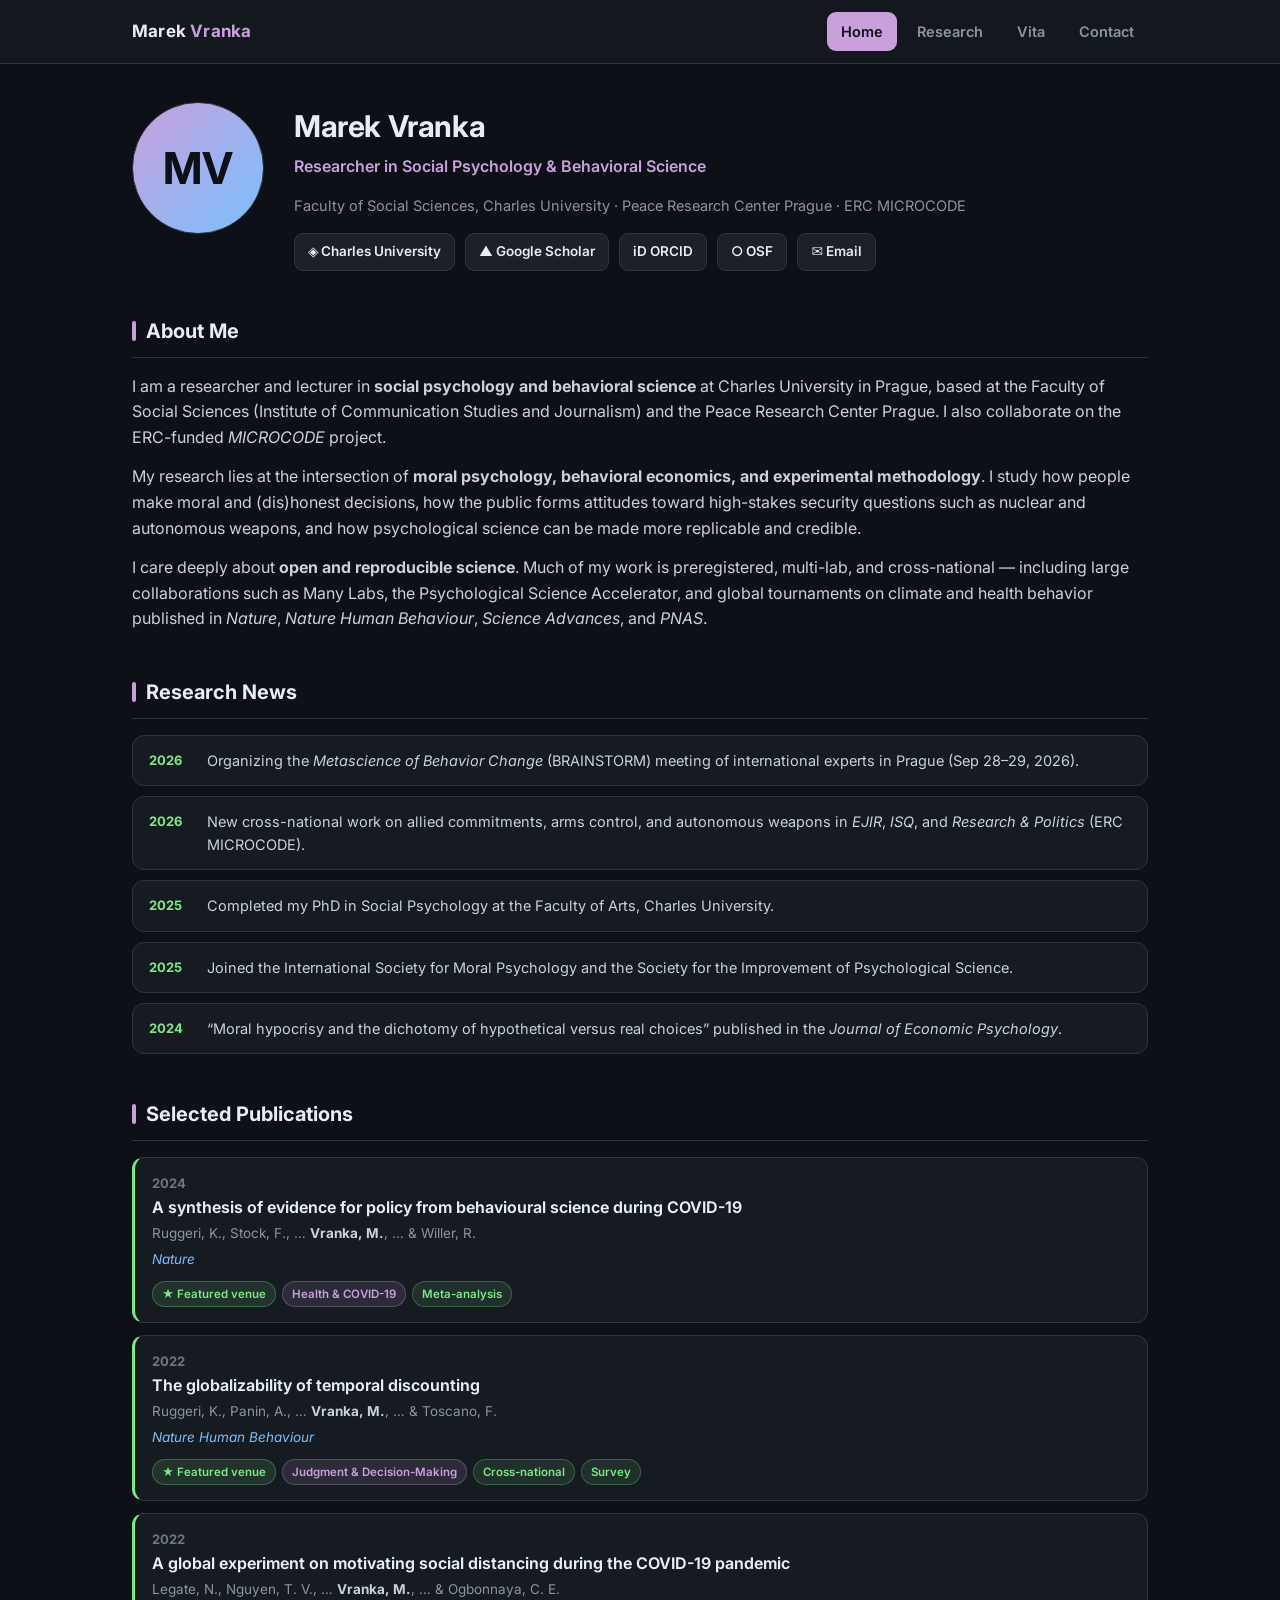
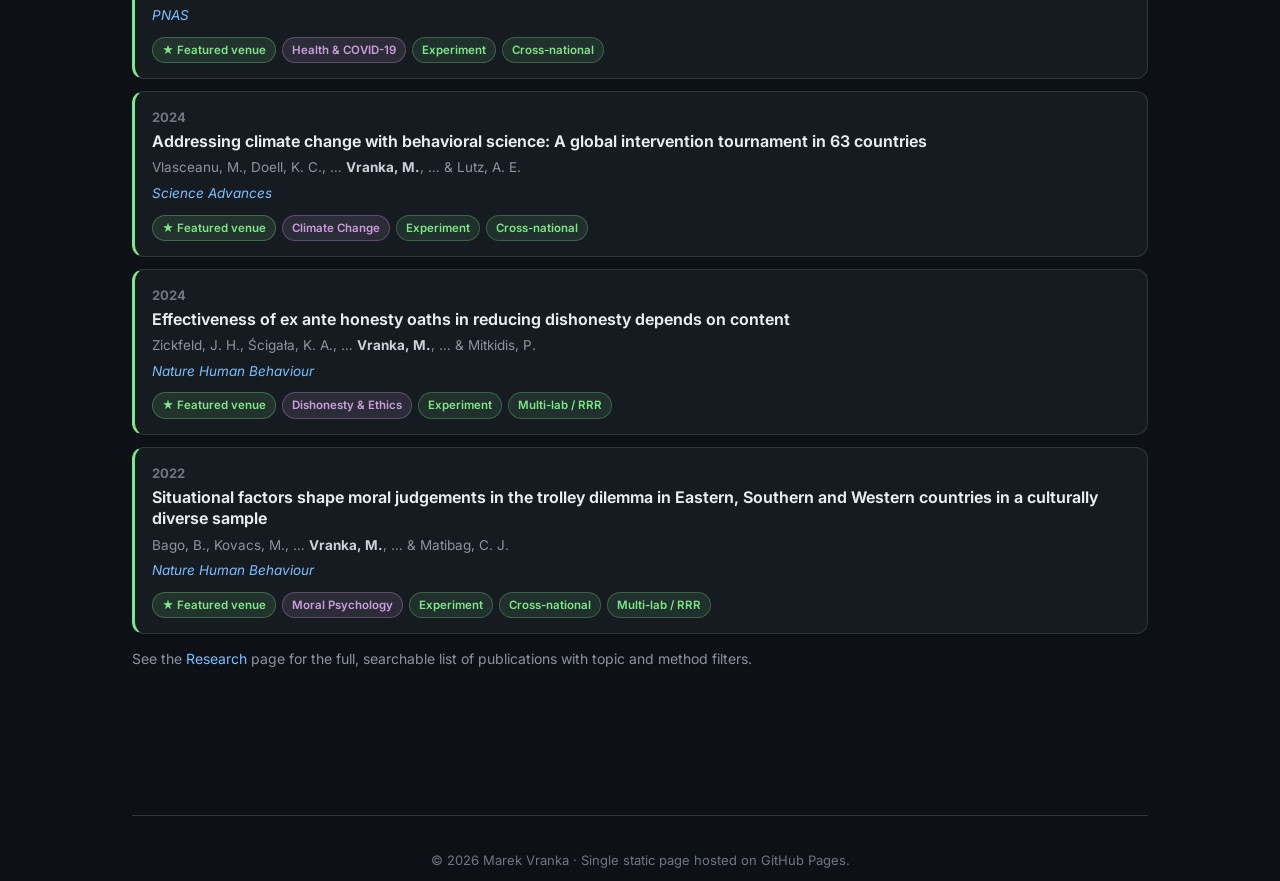
==== index.html @ fcc73323 "Add files via upload" ====
<!DOCTYPE html>
<html lang="en">
<head>
<meta charset="utf-8">
<meta name="viewport" content="width=device-width, initial-scale=1.0">
<title>Marek Vranka | Research Website</title>
<meta name="description" content="Marek Vranka — social psychology &amp; behavioral science, Charles University Prague. Moral psychology, (dis)honesty, security attitudes, open science.">
<link rel="preconnect" href="https://fonts.googleapis.com">
<link href="https://fonts.googleapis.com/css2?family=Inter:wght@400;500;600;700;800&display=swap" rel="stylesheet">
<style>
:root{
 --bg:#0d1117; --panel:#161b22; --panel2:#1c2128; --border:#30363d;
 --text:#e6edf3; --muted:#8b949e; --dim:#6e7681;
 --purple:#c9a0dc; --green:#7ee787; --blue:#79c0ff; --radius:14px;
}
*{box-sizing:border-box}
html{scroll-behavior:smooth}
body{margin:0;background:var(--bg);color:var(--text);font-family:Inter,system-ui,-apple-system,Segoe UI,Roboto,sans-serif;line-height:1.6;font-size:16px;-webkit-font-smoothing:antialiased}
a{color:var(--blue);text-decoration:none}
a:hover{text-decoration:underline}
.wrap{max-width:1060px;margin:0 auto;padding:0 22px}
header.nav{position:sticky;top:0;z-index:50;background:rgba(22,27,34,.85);backdrop-filter:blur(10px);border-bottom:1px solid var(--border)}
.nav-in{max-width:1060px;margin:0 auto;padding:12px 22px;display:flex;align-items:center;gap:20px}
.brand{font-weight:700;letter-spacing:.2px;font-size:17px;color:var(--text)}
.brand span{color:var(--purple)}
.nav-links{margin-left:auto;display:flex;gap:6px;flex-wrap:wrap}
.nav-links button{background:none;border:0;color:var(--muted);font:inherit;font-weight:600;padding:8px 14px;border-radius:9px;cursor:pointer;font-size:14.5px}
.nav-links button:hover{color:var(--text);background:var(--panel2)}
.nav-links button.active{color:var(--bg);background:var(--purple)}
.page{display:none;padding:38px 0 80px;animation:fade .4s ease}
.page.on{display:block}
@keyframes fade{from{opacity:0;transform:translateY(6px)}to{opacity:1;transform:none}}
.hero{display:flex;gap:30px;align-items:flex-start;flex-wrap:wrap}
.avatar{width:132px;height:132px;border-radius:50%;flex:none;background:linear-gradient(135deg,var(--purple),var(--blue));display:flex;align-items:center;justify-content:center;font-size:44px;font-weight:700;color:#0d1117;border:1px solid var(--border)}
.hero-body{flex:1;min-width:300px}
h1{font-size:30px;margin:0 0 4px;letter-spacing:-.4px}
.subtitle{color:var(--purple);font-weight:600;margin:0 0 14px}
.affil{color:var(--muted);font-size:14.5px;margin-bottom:16px}
.socials{display:flex;gap:10px;flex-wrap:wrap;margin-top:8px}
.socials a{display:inline-flex;align-items:center;gap:7px;background:var(--panel2);border:1px solid var(--border);padding:7px 13px;border-radius:9px;color:var(--text);font-size:13.5px;font-weight:600}
.socials a:hover{border-color:var(--purple);text-decoration:none}
h2.sec{font-size:20px;margin:44px 0 16px;padding-bottom:10px;border-bottom:1px solid var(--border);display:flex;align-items:center;gap:10px}
h2.sec::before{content:"";width:4px;height:20px;background:var(--purple);border-radius:3px}
.about p{color:#c9d1d9;margin:0 0 14px}
.news{list-style:none;padding:0;margin:0;display:grid;gap:10px}
.news li{display:flex;gap:14px;background:var(--panel);border:1px solid var(--border);border-radius:12px;padding:13px 16px}
.news .yr{color:var(--green);font-weight:700;font-size:13px;flex:none;width:44px;padding-top:1px}
.news .tx{color:#c9d1d9;font-size:14.5px}
.dash{display:grid;grid-template-columns:repeat(4,1fr);gap:14px;margin:6px 0 8px}
.stat{background:var(--panel);border:1px solid var(--border);border-radius:var(--radius);padding:20px 16px;text-align:center}
.stat .n{font-size:30px;font-weight:800;color:var(--purple);letter-spacing:-.5px}
.stat .l{color:var(--muted);font-size:12.5px;font-weight:600;text-transform:uppercase;letter-spacing:.5px;margin-top:4px}
.stat .src{color:var(--dim);font-size:11px;margin-top:2px}
.pub{background:var(--panel);border:1px solid var(--border);border-radius:12px;padding:15px 17px;margin-bottom:12px;transition:border-color .15s}
.pub:hover{border-color:#484f58}
.pub.hl{border-left:3px solid var(--green)}
.pub .yr-badge{color:var(--dim);font-weight:700;font-size:13px}
.pub h3{margin:3px 0 5px;font-size:16px;line-height:1.35;font-weight:650;color:var(--text)}
.pub .auth{color:var(--muted);font-size:13.5px;margin-bottom:4px}
.pub .auth b{color:#c9d1d9}
.pub .jr{color:var(--blue);font-style:italic;font-size:13.5px}
.pub .tags{margin-top:10px;display:flex;gap:6px;flex-wrap:wrap}
.tag{font-size:11.5px;font-weight:600;padding:3px 9px;border-radius:20px;border:1px solid transparent}
.tag.t{color:var(--purple);background:rgba(201,160,220,.12);border-color:rgba(201,160,220,.3)}
.tag.m{color:var(--green);background:rgba(126,231,135,.1);border-color:rgba(126,231,135,.28)}
.tag.star{color:var(--green);background:rgba(126,231,135,.12);border-color:rgba(126,231,135,.3)}
.controls{background:var(--panel);border:1px solid var(--border);border-radius:var(--radius);padding:16px 18px;margin-bottom:22px}
#searchInput{width:100%;background:var(--bg);border:1px solid var(--border);border-radius:10px;color:var(--text);padding:11px 14px;font:inherit;font-size:14.5px;margin-bottom:14px}
#searchInput:focus{outline:none;border-color:var(--purple)}
.fgroup{margin-bottom:11px}
.fgroup .flabel{color:var(--dim);font-size:11.5px;font-weight:700;text-transform:uppercase;letter-spacing:.6px;margin-bottom:7px}
.chips{display:flex;gap:7px;flex-wrap:wrap}
.chip{background:var(--panel2);border:1px solid var(--border);color:var(--muted);font:inherit;font-size:12.5px;font-weight:600;padding:5px 11px;border-radius:20px;cursor:pointer}
.chip:hover{color:var(--text)}
.chip.on{color:var(--bg);background:var(--purple);border-color:var(--purple)}
.chip.on.mm{background:var(--green);border-color:var(--green)}
.rowflex{display:flex;justify-content:space-between;align-items:center;flex-wrap:wrap;gap:10px;margin-bottom:16px}
.count{color:var(--muted);font-size:13.5px}
.count b{color:var(--purple)}
#sortOrder{background:var(--panel2);border:1px solid var(--border);color:var(--text);border-radius:9px;padding:7px 11px;font:inherit;font-size:13px}
.cv-grid{display:grid;gap:8px}
.cv-item{display:flex;gap:16px;background:var(--panel);border:1px solid var(--border);border-radius:11px;padding:13px 16px}
.cv-item .when{color:var(--green);font-weight:700;font-size:13px;flex:none;width:96px}
.cv-item .what{font-size:14.5px}
.cv-item .what .t1{font-weight:650}
.cv-item .what .t2{color:var(--muted);font-size:13.5px}
.pill-row{display:flex;gap:8px;flex-wrap:wrap}
.pill{background:var(--panel2);border:1px solid var(--border);border-radius:20px;padding:6px 13px;font-size:13px;font-weight:600;color:var(--purple)}
.foot{color:var(--dim);font-size:13px;text-align:center;padding:34px 0 10px;border-top:1px solid var(--border);margin-top:50px}
@media(max-width:720px){.dash{grid-template-columns:repeat(2,1fr)}h1{font-size:25px}.cv-item .when{width:70px}}
</style>
</head>
<body>
<header class="nav">
 <div class="nav-in">
  <div class="brand">Marek <span>Vranka</span></div>
  <nav class="nav-links">
   <button data-p="home" class="active">Home</button>
   <button data-p="research">Research</button>
   <button data-p="vita">Vita</button>
   <button data-p="contact">Contact</button>
  </nav>
 </div>
</header>

<main id="home" class="page on"><div class="wrap">
 <div class="hero">
  <div class="avatar">MV</div>
  <div class="hero-body">
   <h1>Marek Vranka</h1>
   <div class="subtitle">Researcher in Social Psychology &amp; Behavioral Science</div>
   <div class="affil">Faculty of Social Sciences, Charles University · Peace Research Center Prague · ERC MICROCODE</div>
   <div class="socials"><a href="https://fsv.cuni.cz/contacts/people/32329117" target="_blank" rel="noopener">◈ Charles University</a><a href="https://scholar.google.com/" target="_blank" rel="noopener">▲ Google Scholar</a><a href="https://orcid.org/0000-0003-3413-9062" target="_blank" rel="noopener">iD ORCID</a><a href="https://osf.io/" target="_blank" rel="noopener">○ OSF</a><a href="mailto:32329117@fsv.cuni.cz" target="_blank" rel="noopener">✉ Email</a></div>
  </div>
 </div>
 <h2 class="sec">About Me</h2>
 <div class="about"><p>I am a researcher and lecturer in <strong>social psychology and behavioral science</strong> at Charles University in Prague, based at the Faculty of Social Sciences (Institute of Communication Studies and Journalism) and the Peace Research Center Prague. I also collaborate on the ERC-funded <em>MICROCODE</em> project.</p><p>My research lies at the intersection of <strong>moral psychology, behavioral economics, and experimental methodology</strong>. I study how people make moral and (dis)honest decisions, how the public forms attitudes toward high-stakes security questions such as nuclear and autonomous weapons, and how psychological science can be made more replicable and credible.</p><p>I care deeply about <strong>open and reproducible science</strong>. Much of my work is preregistered, multi-lab, and cross-national — including large collaborations such as Many Labs, the Psychological Science Accelerator, and global tournaments on climate and health behavior published in <em>Nature</em>, <em>Nature Human Behaviour</em>, <em>Science Advances</em>, and <em>PNAS</em>.</p></div>
 <h2 class="sec">Research News</h2>
 <ul class="news"><li><span class="yr">2026</span><span class="tx">Organizing the <em>Metascience of Behavior Change</em> (BRAINSTORM) meeting of international experts in Prague (Sep 28–29, 2026).</span></li><li><span class="yr">2026</span><span class="tx">New cross-national work on allied commitments, arms control, and autonomous weapons in <em>EJIR</em>, <em>ISQ</em>, and <em>Research &amp; Politics</em> (ERC MICROCODE).</span></li><li><span class="yr">2025</span><span class="tx">Completed my PhD in Social Psychology at the Faculty of Arts, Charles University.</span></li><li><span class="yr">2025</span><span class="tx">Joined the International Society for Moral Psychology and the Society for the Improvement of Psychological Science.</span></li><li><span class="yr">2024</span><span class="tx">“Moral hypocrisy and the dichotomy of hypothetical versus real choices” published in the <em>Journal of Economic Psychology</em>.</span></li></ul>
 <h2 class="sec">Selected Publications</h2>
 <div class="pub hl"><div class="yr-badge">2024</div><h3>A synthesis of evidence for policy from behavioural science during COVID-19</h3><div class="auth">Ruggeri, K., Stock, F., … <b>Vranka, M.</b>, … & Willer, R.</div><div class="jr">Nature</div><div class="tags"><span class="tag star">★ Featured venue</span><span class="tag t">Health & COVID-19</span><span class="tag m">Meta-analysis</span></div></div><div class="pub hl"><div class="yr-badge">2022</div><h3>The globalizability of temporal discounting</h3><div class="auth">Ruggeri, K., Panin, A., … <b>Vranka, M.</b>, … & Toscano, F.</div><div class="jr">Nature Human Behaviour</div><div class="tags"><span class="tag star">★ Featured venue</span><span class="tag t">Judgment & Decision-Making</span><span class="tag m">Cross-national</span><span class="tag m">Survey</span></div></div><div class="pub hl"><div class="yr-badge">2022</div><h3>A global experiment on motivating social distancing during the COVID-19 pandemic</h3><div class="auth">Legate, N., Nguyen, T. V., … <b>Vranka, M.</b>, … & Ogbonnaya, C. E.</div><div class="jr">PNAS</div><div class="tags"><span class="tag star">★ Featured venue</span><span class="tag t">Health & COVID-19</span><span class="tag m">Experiment</span><span class="tag m">Cross-national</span></div></div><div class="pub hl"><div class="yr-badge">2024</div><h3>Addressing climate change with behavioral science: A global intervention tournament in 63 countries</h3><div class="auth">Vlasceanu, M., Doell, K. C., … <b>Vranka, M.</b>, … & Lutz, A. E.</div><div class="jr">Science Advances</div><div class="tags"><span class="tag star">★ Featured venue</span><span class="tag t">Climate Change</span><span class="tag m">Experiment</span><span class="tag m">Cross-national</span></div></div><div class="pub hl"><div class="yr-badge">2024</div><h3>Effectiveness of ex ante honesty oaths in reducing dishonesty depends on content</h3><div class="auth">Zickfeld, J. H., Ścigała, K. A., … <b>Vranka, M.</b>, … & Mitkidis, P.</div><div class="jr">Nature Human Behaviour</div><div class="tags"><span class="tag star">★ Featured venue</span><span class="tag t">Dishonesty & Ethics</span><span class="tag m">Experiment</span><span class="tag m">Multi-lab / RRR</span></div></div><div class="pub hl"><div class="yr-badge">2022</div><h3>Situational factors shape moral judgements in the trolley dilemma in Eastern, Southern and Western countries in a culturally diverse sample</h3><div class="auth">Bago, B., Kovacs, M., … <b>Vranka, M.</b>, … & Matibag, C. J.</div><div class="jr">Nature Human Behaviour</div><div class="tags"><span class="tag star">★ Featured venue</span><span class="tag t">Moral Psychology</span><span class="tag m">Experiment</span><span class="tag m">Cross-national</span><span class="tag m">Multi-lab / RRR</span></div></div>
 <p style="color:var(--muted);font-size:14px;margin-top:14px">See the <a href="#" data-goto="research">Research</a> page for the full, searchable list of publications with topic and method filters.</p>
</div></main>

<main id="research" class="page"><div class="wrap">
 <h1>Research</h1>
 <p style="color:var(--muted);max-width:720px">Preregistered, multi-lab, and cross-national work on moral judgment, (dis)honest behavior, public attitudes toward security, and the credibility of psychological science. Filter the full record below.</p>
 <div class="dash">
  <div class="stat"><div class="n">60</div><div class="l">Publications</div></div>
  <div class="stat"><div class="n">2,795</div><div class="l">Citations</div><div class="src">Web of Science</div></div>
  <div class="stat"><div class="n">26</div><div class="l">h-index</div><div class="src">Google Scholar</div></div>
  <div class="stat"><div class="n">10</div><div class="l">First-author</div></div>
 </div>
 <div class="controls">
  <input id="searchInput" type="text" placeholder="Search titles, authors, journals…">
  <div class="fgroup"><div class="flabel">Topic</div><div class="chips" id="topicFilters"></div></div>
  <div class="fgroup"><div class="flabel">Method</div><div class="chips" id="methodFilters"></div></div>
 </div>
 <div class="rowflex">
  <div class="count"><b id="pcount">0</b> publications</div>
  <select id="sortOrder"><option value="new">Newest first</option><option value="old">Oldest first</option></select>
 </div>
 <div id="papers"></div>
</div></main>

<main id="vita" class="page"><div class="wrap">
 <h1>Vita</h1>
 <h2 class="sec">Education</h2><div class="cv-grid"><div class="cv-item"><div class="when">2025</div><div class="what"><div class="t1">PhD, Social Psychology</div><div class="t2">Faculty of Arts, Dept. of Psychology, Charles University — Supervisors: Prof. Lenka Šulová & Doc. Ilona Gillernová; Mentor: Dr. Petr Boschek</div></div></div><div class="cv-item"><div class="when">2014</div><div class="what"><div class="t1">MSc, Corporate Economics & Management</div><div class="t2">Faculty of Business Administration, Prague University of Economics and Business (Minor: Behavioral Economics)</div></div></div><div class="cv-item"><div class="when">2012</div><div class="what"><div class="t1">MA, Psychology</div><div class="t2">Faculty of Arts, Dept. of Psychology, Charles University</div></div></div></div>
 <h2 class="sec">Positions</h2><div class="cv-grid"><div class="cv-item"><div class="when">2016 –</div><div class="what"><div class="t1">Researcher & Lecturer</div><div class="t2">Faculty of Social Sciences, Dept. of Marketing Communication & PR, Charles University</div></div></div><div class="cv-item"><div class="when">2018 –</div><div class="what"><div class="t1">Researcher</div><div class="t2">Peace Research Center Prague, Faculty of Social Sciences, Charles University</div></div></div><div class="cv-item"><div class="when">2017 – 2024</div><div class="what"><div class="t1">Researcher; Head of CEVYZ Lab (2020–2024)</div><div class="t2">Faculty of Business Administration, Prague University of Economics and Business</div></div></div><div class="cv-item"><div class="when">2018 – 2021</div><div class="what"><div class="t1">Deputy Head of Department</div><div class="t2">Faculty of Social Sciences, Dept. of Marketing Communications & PR, Charles University</div></div></div><div class="cv-item"><div class="when">2016 – 2019</div><div class="what"><div class="t1">Researcher</div><div class="t2">National Institute of Mental Health, Klecany</div></div></div><div class="cv-item"><div class="when">2012 – 2020</div><div class="what"><div class="t1">Lecturer</div><div class="t2">Faculty of Arts, Dept. of Psychology, Charles University</div></div></div></div>
 <h2 class="sec">Teaching</h2><div class="pill-row"><span class="pill">Social Psychology</span><span class="pill">Methodology</span><span class="pill">Statistics</span><span class="pill">Moral Psychology</span><span class="pill">Well-being</span><span class="pill">Behavioral Economics</span><span class="pill">Open Science</span><span class="pill">Experimental Psychology</span></div>
 <p style="color:var(--muted);font-size:13.5px;margin-top:12px">Supervision: 50+ bachelor and 25+ master students (Charles University).</p>
 <h2 class="sec">Service &amp; Organization</h2><div class="cv-grid"><div class="cv-item"><div class="when">2026</div><div class="what"><div class="t1">Organizer, <em>Metascience of Behavior Change</em> (BRAINSTORM) expert meeting, Prague</div></div></div><div class="cv-item"><div class="when">2020</div><div class="what"><div class="t1">Chair, Methodology in Psychology Working Group, 32nd International Congress of Psychology, Prague</div></div></div><div class="cv-item"><div class="when">2022 –</div><div class="what"><div class="t1">Reviewer, Grant Agency of Charles University</div></div></div><div class="cv-item"><div class="when">2019 –</div><div class="what"><div class="t1">Reviewer, Technology Agency of the Czech Republic</div></div></div><div class="cv-item"><div class="when">2013 –</div><div class="what"><div class="t1">Journal reviewer (Royal Society Open Science, JBDM, Applied Economics, JBEE, Czechoslovak Psychology, …)</div></div></div><div class="cv-item"><div class="when">2022 – 2024</div><div class="what"><div class="t1">Member, Harvard Belfer Center — Beyond Nuclear Deterrence Working Group</div></div></div></div>
 <h2 class="sec">Memberships</h2><div class="cv-grid"><div class="cv-item"><div class="when">2026 –</div><div class="what"><div class="t1">International Society for Moral Psychology</div></div></div><div class="cv-item"><div class="when">2025 –</div><div class="what"><div class="t1">Society for the Improvement of Psychological Science</div></div></div><div class="cv-item"><div class="when">2017 –</div><div class="what"><div class="t1">Psychological Science Accelerator Network</div></div></div><div class="cv-item"><div class="when">2016 –</div><div class="what"><div class="t1">Society for Judgment and Decision Making</div></div></div></div>
</div></main>

<main id="contact" class="page"><div class="wrap">
 <h1>Contact</h1>
 <div class="about" style="max-width:640px">
  <p>Marek Vranka<br>Institute of Communication Studies and Journalism<br>Faculty of Social Sciences, Charles University<br>Smetanovo nábřeží 6, 110 01 Prague, Czech Republic</p>
  <p>Email: <a href="mailto:32329117@fsv.cuni.cz">32329117@fsv.cuni.cz</a></p>
 </div>
 <div class="socials" style="margin-top:18px"><a href="https://fsv.cuni.cz/contacts/people/32329117" target="_blank" rel="noopener">◈ Charles University</a><a href="https://scholar.google.com/" target="_blank" rel="noopener">▲ Google Scholar</a><a href="https://orcid.org/0000-0003-3413-9062" target="_blank" rel="noopener">iD ORCID</a><a href="https://osf.io/" target="_blank" rel="noopener">○ OSF</a><a href="mailto:32329117@fsv.cuni.cz" target="_blank" rel="noopener">✉ Email</a></div>
</div></main>

<div class="wrap"><div class="foot">© <span id="yr"></span> Marek Vranka · Single static page hosted on GitHub Pages.</div></div>

<script>
const PUBS=[{"y": 2026, "a": "Houdek, P., Bahník, Š., Vranka, M., & Zielina, M.", "t2": "How to React in the Case of Powerful Transgressors: Kill Them With Kindness or Punishment?", "j": "European Journal of Social Psychology", "t": ["moral", "social"], "m": ["experiment"], "id": 0, "hl": 0}, {"y": 2026, "a": "Smetana, M., Vranka, M., & Rosendorf, O.", "t2": "Allied commitments and public support for military interventions: A cross-national experiment", "j": "Research & Politics", "t": ["security"], "m": ["experiment", "crossnational", "survey"], "osf": "https://osf.io/j2hfb/overview", "id": 1, "hl": 0}, {"y": 2026, "a": "Rosendorf, O., Smetana, M., Vranka, M., & Dahlmann, A.", "t2": "Mind over metal: public opinion on autonomous weapons in the United States, Brazil, Germany, and China", "j": "International Studies Quarterly", "t": ["security"], "m": ["survey", "crossnational"], "id": 2, "hl": 0}, {"y": 2026, "a": "Smetana, M., Vranka, M., & Rosendorf, O.", "t2": "Public support for arms control in the third nuclear age: Cross-national survey and elite cues experiment in NATO countries", "j": "European Journal of International Relations", "t": ["security"], "m": ["survey", "experiment", "crossnational"], "id": 3, "hl": 0}, {"y": 2025, "a": "Knöchel, T. D., Schweizer, K. J., … Vranka, M., … & Aczel, B.", "t2": "Core principles of responsible generative AI usage in research", "j": "AI and Ethics", "t": ["openscience"], "m": [], "id": 4, "hl": 0}, {"y": 2025, "a": "Bahník, Š., & Vranka, M.", "t2": "Reward Perception, But Not Reward Inequality Is Associated With Increased Dishonesty", "j": "Social Psychology", "t": ["honesty"], "m": ["experiment"], "id": 5, "hl": 0}, {"y": 2025, "a": "Smetana, M., Sukin, L., Herzog, S., & Vranka, M.", "t2": "Atomic responsiveness: How public opinion shapes elite beliefs and preferences on nuclear weapon use", "j": "European Journal of International Security", "t": ["security"], "m": ["survey", "experiment"], "id": 6, "hl": 0}, {"y": 2025, "a": "Kalhousová, I., Komasová, S., Plíštilová, T., Smetana, M., & Vranka, M.", "t2": "Elite-public gaps in attitudes towards Israel and the Israeli-Palestinian conflict: new evidence from a survey of Czech parliamentarians and citizens", "j": "East European Politics", "t": ["security"], "m": ["survey"], "id": 7, "hl": 0}, {"y": 2024, "a": "Zickfeld, J. H., Ścigała, K. A., … Vranka, M., … & Mitkidis, P.", "t2": "Effectiveness of ex ante honesty oaths in reducing dishonesty depends on content", "j": "Nature Human Behaviour", "t": ["honesty"], "m": ["experiment", "multilab"], "hl": 1, "id": 8}, {"y": 2024, "a": "Vranka, M., & Houdek, P.", "t2": "Moral hypocrisy and the dichotomy of hypothetical versus real choices in prosocial behavior", "j": "Journal of Economic Psychology", "t": ["moral", "honesty"], "m": ["experiment"], "id": 9, "hl": 0}, {"y": 2024, "a": "Doell, K. C., Todorova, B., … Vranka, M., … & Lutz, A. E.", "t2": "The International Climate Psychology Collaboration: Climate change-related data collected from 63 countries", "j": "Scientific Data", "t": ["climate"], "m": ["crossnational", "survey"], "id": 10, "hl": 0}, {"y": 2024, "a": "Smetana, M., Vranka, M., & Rosendorf, O.", "t2": "Elite-public gaps in support for nuclear and chemical strikes: New evidence from a survey of British parliamentarians and citizens", "j": "Research & Politics", "t": ["security"], "m": ["survey"], "id": 11, "hl": 0}, {"y": 2024, "a": "Smetana, M., Vranka, M., & Rosendorf, O.", "t2": "The “Commitment Trap” Revisited: Experimental Evidence on Ambiguous Nuclear Threats", "j": "Journal of Experimental Political Science", "t": ["security"], "m": ["experiment", "survey"], "id": 12, "hl": 0}, {"y": 2024, "a": "Vlasceanu, M., Doell, K. C., … Vranka, M., … & Lutz, A. E.", "t2": "Addressing climate change with behavioral science: A global intervention tournament in 63 countries", "j": "Science Advances", "t": ["climate"], "m": ["experiment", "crossnational"], "hl": 1, "id": 13}, {"y": 2024, "a": "Ruggeri, K., Stock, F., … Vranka, M., … & Willer, R.", "t2": "A synthesis of evidence for policy from behavioural science during COVID-19", "j": "Nature", "t": ["health"], "m": ["meta"], "hl": 1, "id": 14}, {"y": 2024, "a": "Efendić, E., Van de Calseyde, P. P., Bahník, Š., & Vranka, M. A.", "t2": "Taking algorithmic (vs. human) advice reveals different goals to others", "j": "International Journal of Human–Computer Interaction", "t": ["jdm"], "m": ["experiment"], "id": 15, "hl": 0}, {"y": 2024, "a": "Rosendorf, O., Smetana, M., & Vranka, M.", "t2": "Algorithmic Aversion? Experimental Evidence on the Elasticity of Public Attitudes to “Killer Robots”", "j": "Security Studies", "t": ["security", "jdm"], "m": ["experiment", "survey"], "id": 16, "hl": 0}, {"y": 2023, "a": "Bahník, Š., & Vranka, M.", "t2": "How does probabilistic harm affect dishonesty? An experiment", "j": "Finance Research Letters", "t": ["honesty"], "m": ["experiment"], "id": 17, "hl": 0}, {"y": 2023, "a": "Buchanan, E. M., Lewis, S. C., … Vranka, M., … & Vega, D.", "t2": "The Psychological Science Accelerator's COVID-19 rapid-response dataset", "j": "Scientific Data", "t": ["health", "openscience"], "m": ["multilab", "crossnational"], "id": 18, "hl": 0}, {"y": 2023, "a": "Pittelkow, M. M., Field, S. M., … Vranka, M., … & Van Ravenzwaaij, D.", "t2": "The process of replication target selection in psychology: what to consider?", "j": "Royal Society Open Science", "t": ["openscience"], "m": [], "id": 19, "hl": 0}, {"y": 2023, "a": "Smetana, M., Vranka, M., & Rosendorf, O.", "t2": "The lesser evil? Experimental evidence on the strength of nuclear and chemical weapon “taboos”", "j": "Conflict Management and Peace Science", "t": ["security"], "m": ["experiment", "survey"], "id": 20, "hl": 0}, {"y": 2022, "a": "Věchetová, G., Nikolai, T., … Vranka, M., … & Serranová, T.", "t2": "Attention impairment in motor functional neurological disorders: a neuropsychological study", "j": "Journal of Neurology", "t": ["health"], "m": [], "id": 21, "hl": 0}, {"y": 2022, "a": "Dorison, C. A., Lerner, J. S., … Vranka, M., … & Pantazi, M.", "t2": "In COVID-19 health messaging, loss framing increases anxiety with little-to-no concomitant benefits: experimental evidence from 84 countries", "j": "Affective Science", "t": ["health"], "m": ["experiment", "crossnational"], "id": 22, "hl": 0}, {"y": 2022, "a": "Bahník, Š., & Vranka, M.", "t2": "No evidence of moral licensing in a laboratory bribe-taking task", "j": "Scientific Reports", "t": ["honesty", "moral"], "m": ["experiment"], "id": 23, "hl": 0}, {"y": 2022, "a": "Ruggeri, K., Panin, A., … Vranka, M., … & Toscano, F.", "t2": "The globalizability of temporal discounting", "j": "Nature Human Behaviour", "t": ["jdm"], "m": ["crossnational", "survey"], "hl": 1, "id": 24}, {"y": 2022, "a": "Legate, N., Nguyen, T. V., … Vranka, M., … & Ogbonnaya, C. E.", "t2": "A global experiment on motivating social distancing during the COVID-19 pandemic", "j": "PNAS", "t": ["health"], "m": ["experiment", "crossnational"], "hl": 1, "id": 25}, {"y": 2022, "a": "Bago, B., Kovacs, M., … Vranka, M., … & Matibag, C. J.", "t2": "Situational factors shape moral judgements in the trolley dilemma in Eastern, Southern and Western countries in a culturally diverse sample", "j": "Nature Human Behaviour", "t": ["moral"], "m": ["experiment", "crossnational", "multilab"], "hl": 1, "id": 26}, {"y": 2022, "a": "Bahník, Š., & Vranka, M. A.", "t2": "Experimental test of the effects of punishment probability and size on the decision to take a bribe", "j": "Journal of Behavioral and Experimental Economics", "t": ["honesty"], "m": ["experiment"], "id": 27, "hl": 0}, {"y": 2022, "a": "Rosendorf, O., Smetana, M., & Vranka, M.", "t2": "Autonomous weapons and ethical judgments: Experimental evidence on attitudes toward the military use of “killer robots”", "j": "Peace and Conflict: Journal of Peace Psychology", "t": ["security", "moral"], "m": ["experiment", "survey"], "id": 28, "hl": 0}, {"y": 2021, "a": "Isager, P. M., Van Aert, R., … Vranka, M., … & Lakens, D.", "t2": "Deciding what to replicate: A decision model for replication study selection under resource and knowledge constraints", "j": "Psychological Methods", "t": ["openscience"], "m": [], "id": 29, "hl": 0}, {"y": 2021, "a": "Rosendorf, O., Smetana, M., & Vranka, M.", "t2": "Disarming Arguments: Public Opinion and Nuclear Abolition", "j": "Survival", "t": ["security"], "m": ["survey"], "id": 30, "hl": 0}, {"y": 2021, "a": "Wang, K., Goldenberg, A., … Vranka, M., … & Isager, P. M.", "t2": "A multi-country test of brief reappraisal interventions on emotions during the COVID-19 pandemic", "j": "Nature Human Behaviour", "t": ["health"], "m": ["experiment", "crossnational", "multilab"], "hl": 1, "id": 31}, {"y": 2021, "a": "Frollová, N., Vranka, M., & Houdek, P.", "t2": "A qualitative study of perception of a dishonesty experiment", "j": "Journal of Economic Methodology", "t": ["honesty"], "m": [], "id": 32, "hl": 0}, {"y": 2021, "a": "Houdek, P., Koblovský, P., & Vranka, M.", "t2": "The Challenge of Human Psychology to Effective Management of the COVID-19 Pandemic", "j": "Society", "t": ["health"], "m": [], "id": 33, "hl": 0}, {"y": 2021, "a": "Ruggeri, K., Većkalov, B., … Vranka, M., … & Folke, T.", "t2": "The general fault in our fault lines", "j": "Nature Human Behaviour", "t": ["jdm", "social"], "m": ["crossnational", "survey"], "hl": 1, "id": 34}, {"y": 2021, "a": "Vranka, M. A., Hudik, M., Frollova, N., Bahník, Š., Sýkorová, M., & Houdek, P.", "t2": "Honesty of Online Workers: A Field Experiment shows no Evidence of Self-Selection of Cheaters to a Cheating-enabling Work Environment", "j": "Journal of Behavioral and Experimental Economics", "t": ["honesty"], "m": ["field", "experiment"], "id": 35, "hl": 0}, {"y": 2021, "a": "Smetana, M., & Vranka, M.", "t2": "How moral foundations shape public approval of nuclear, chemical, and conventional strikes: new evidence from experimental surveys", "j": "International Interactions", "t": ["security", "moral"], "m": ["experiment", "survey"], "id": 36, "hl": 0}, {"y": 2021, "a": "Houdek, P., Bahník, Š., Hudík, M., & Vranka, M.", "t2": "Selection effects on dishonest behavior", "j": "Judgment and Decision Making", "t": ["honesty", "jdm"], "m": ["experiment"], "id": 37, "hl": 0}, {"y": 2021, "a": "Bahník, Š., Vranka, M. A., & Trefná, K.", "t2": "What makes euthanasia justifiable? The role of symptoms' characteristics and interindividual differences", "j": "Death Studies", "t": ["moral"], "m": ["experiment"], "id": 38, "hl": 0}, {"y": 2021, "a": "Bahník, Š., & Vranka, M. A.", "t2": "Consistency and contrast effects in moral evaluation of euthanasia", "j": "Current Psychology", "t": ["moral"], "m": ["experiment"], "id": 39, "hl": 0}, {"y": 2021, "a": "Bahník, Š., Efendić, E., & Vranka, M.", "t2": "Sacrificing oneself or another: The difference between prescriptive and normative judgments in moral evaluation", "j": "Psychological Reports", "t": ["moral"], "m": ["experiment"], "id": 40, "hl": 0}, {"y": 2020, "a": "Brandt, M. J., Kuppens, T., … Vranka, M., … & Zimmerman, J. L.", "t2": "Subjective status and perceived legitimacy across countries", "j": "European Journal of Social Psychology", "t": ["social"], "m": ["crossnational", "survey"], "id": 41, "hl": 0}, {"y": 2020, "a": "Colling, L. J., Szűcs, D., … Vranka, M. A., … & Henare, D. T.", "t2": "Registered Replication Report on Fischer, Castel, Dodd, and Pratt (2003)", "j": "Advances in Methods and Practices in Psychological Science", "t": ["openscience"], "m": ["multilab"], "id": 42, "hl": 0}, {"y": 2019, "a": "Vranka, M., Frollová, N., Pour, M., Nováková, J., & Houdek, P.", "t2": "Cheating Customers in Grocery Stores: A Field Study on Dishonesty", "j": "Journal of Behavioral and Experimental Economics", "t": ["honesty"], "m": ["field"], "id": 43, "hl": 0}, {"y": 2018, "a": "Klein, R. A., Vianello, M., … Vranka, M., … & Nosek, B. A.", "t2": "Many Labs 2: Investigating variation in replicability across samples and settings", "j": "Advances in Methods and Practices in Psychological Science", "t": ["openscience"], "m": ["multilab", "crossnational"], "hl": 1, "id": 44}, {"y": 2018, "a": "Houdek, P., Koblovský, P., Šťastný, D., & Vranka, M.", "t2": "Consumer Decision Making in the Information Age", "j": "Society", "t": ["jdm"], "m": [], "id": 45, "hl": 0}, {"y": 2018, "a": "Vranka, M. A., & Bahník, Š.", "t2": "Predictors of Bribe Taking: The Role of Bribe Size and Personality", "j": "Frontiers in Psychology", "t": ["honesty"], "m": ["experiment"], "id": 46, "hl": 0}, {"y": 2017, "a": "Bahník, Š., & Vranka, M.", "t2": "Growth mindset is not associated with scholastic aptitude in a large sample of university applicants", "j": "Personality and Individual Differences", "t": ["social"], "m": [], "id": 47, "hl": 0}, {"y": 2017, "a": "Bahník, Š., & Vranka, M.", "t2": "If it's difficult to pronounce, it might not be risky: The effect of fluency on judgment of risk does not generalize to new stimuli", "j": "Psychological Science", "t": ["jdm"], "m": ["experiment"], "hl": 1, "id": 48}, {"y": 2016, "a": "Cheung, I., Campbell, L., … Vranka, M., … & Yong, J. C.", "t2": "Registered Replication Report: Study 1 from Finkel, Rusbult, Kumashiro, & Hannon (2002)", "j": "Perspectives on Psychological Science", "t": ["openscience", "social"], "m": ["multilab"], "id": 49, "hl": 0}, {"y": 2016, "a": "Vranka, M., & Bahník, Š.", "t2": "Is the emotional dog blind to its choices? An attempt to reconcile the Social intuitionist model and the choice blindness effect", "j": "Experimental Psychology", "t": ["moral", "jdm"], "m": ["experiment"], "id": 50, "hl": 0}, {"y": 2016, "a": "Vranka, M., & Bahník, Š.", "t2": "Differences in autonomy of humans and ultrasocial insect. Commentary to The economic origins of ultrasociality", "j": "Behavioral and Brain Sciences", "t": ["social"], "m": [], "id": 51, "hl": 0}, {"y": 2015, "a": "Vranka, M., & Houdek, P.", "t2": "Many Faces of Bankers' Identity: How (not) to study dishonesty", "j": "Frontiers in Psychology", "t": ["honesty"], "m": [], "id": 52, "hl": 0}, {"y": 2015, "a": "Bahník, Š., Vranka, M., & Dlouhá, J.", "t2": "X good things in life: Processing fluency effects in the “Three good things in life” exercise", "j": "Journal of Research in Personality", "t": ["social"], "m": ["experiment"], "id": 53, "hl": 0}, {"y": 2014, "a": "Alogna, V. K., Attaya, M. K., … Vranka, M., … & Zwaan, R. A.", "t2": "Registered Replication Report: Schooler & Engstler-Schooler (1990)", "j": "Perspectives on Psychological Science", "t": ["openscience"], "m": ["multilab"], "id": 54, "hl": 0}, {"y": 2014, "a": "Klein, R. A., Ratliff, K. A., … Vranka, M., … & Nosek, B. A.", "t2": "Investigating variation in replicability: A “Many Labs” replication project", "j": "Social Psychology", "t": ["openscience"], "m": ["multilab", "crossnational"], "hl": 1, "id": 55}];
const TOPICS={"honesty": "Dishonesty & Ethics", "moral": "Moral Psychology", "security": "Nuclear & Security", "openscience": "Open Science & Replication", "climate": "Climate Change", "health": "Health & COVID-19", "jdm": "Judgment & Decision-Making", "social": "Social Psychology"};
const METHODS={"experiment": "Experiment", "survey": "Survey", "field": "Field experiment", "multilab": "Multi-lab / RRR", "crossnational": "Cross-national", "meta": "Meta-analysis"};
const state={q:"",topics:new Set(),methods:new Set(),sort:"new"};
document.getElementById('yr').textContent=new Date().getFullYear();
document.querySelectorAll('.nav-links button').forEach(b=>b.onclick=()=>go(b.dataset.p));
document.querySelectorAll('[data-goto]').forEach(a=>a.onclick=e=>{e.preventDefault();go(a.dataset.goto)});
function go(p){
 document.querySelectorAll('.page').forEach(s=>s.classList.toggle('on',s.id===p));
 document.querySelectorAll('.nav-links button').forEach(b=>b.classList.toggle('active',b.dataset.p===p));
 window.scrollTo({top:0,behavior:'smooth'});
}
const tf=document.getElementById('topicFilters');
Object.entries(TOPICS).forEach(([k,v])=>{const c=document.createElement('button');c.className='chip';c.textContent=v;c.onclick=()=>{c.classList.toggle('on');toggle(state.topics,k);render()};tf.appendChild(c)});
const mf=document.getElementById('methodFilters');
Object.entries(METHODS).forEach(([k,v])=>{const c=document.createElement('button');c.className='chip';c.textContent=v;c.onclick=()=>{c.classList.toggle('mm');c.classList.toggle('on');toggle(state.methods,k);render()};mf.appendChild(c)});
function toggle(set,k){set.has(k)?set.delete(k):set.add(k)}
document.getElementById('searchInput').oninput=e=>{state.q=e.target.value.toLowerCase();render()};
document.getElementById('sortOrder').onchange=e=>{state.sort=e.target.value;render()};
function bold(a){return a.replace(/Vranka, M\. A\./g,'<b>Vranka, M. A.</b>').replace(/Vranka, M\./g,'<b>Vranka, M.</b>')}
function card(p){
 let tags=p.t.map(x=>`<span class="tag t">${TOPICS[x]}</span>`).join('')+p.m.map(x=>`<span class="tag m">${METHODS[x]}</span>`).join('');
 let star=p.hl?'<span class="tag star">★ Featured venue</span>':'';
 let link=p.osf?` · <a href="${p.osf}" target="_blank" rel="noopener">OSF</a>`:'';
 return `<div class="pub ${p.hl?'hl':''}"><div class="yr-badge">${p.y}</div><h3>${p.t2}</h3><div class="auth">${bold(p.a)}</div><div class="jr">${p.j}${link}</div><div class="tags">${star}${tags}</div></div>`;
}
function render(){
 let r=PUBS.filter(p=>{
  if(state.topics.size&&![...state.topics].some(t=>p.t.includes(t)))return false;
  if(state.methods.size&&![...state.methods].some(m=>p.m.includes(m)))return false;
  if(state.q){const s=(p.t2+' '+p.a+' '+p.j).toLowerCase();if(!s.includes(state.q))return false}
  return true;
 });
 r.sort((a,b)=>state.sort==='new'?b.y-a.y:a.y-b.y);
 document.getElementById('pcount').textContent=r.length;
 document.getElementById('papers').innerHTML=r.length?r.map(card).join(''):'<p style="color:var(--muted)">No publications match these filters.</p>';
}
render();
</script>
</body>
</html>
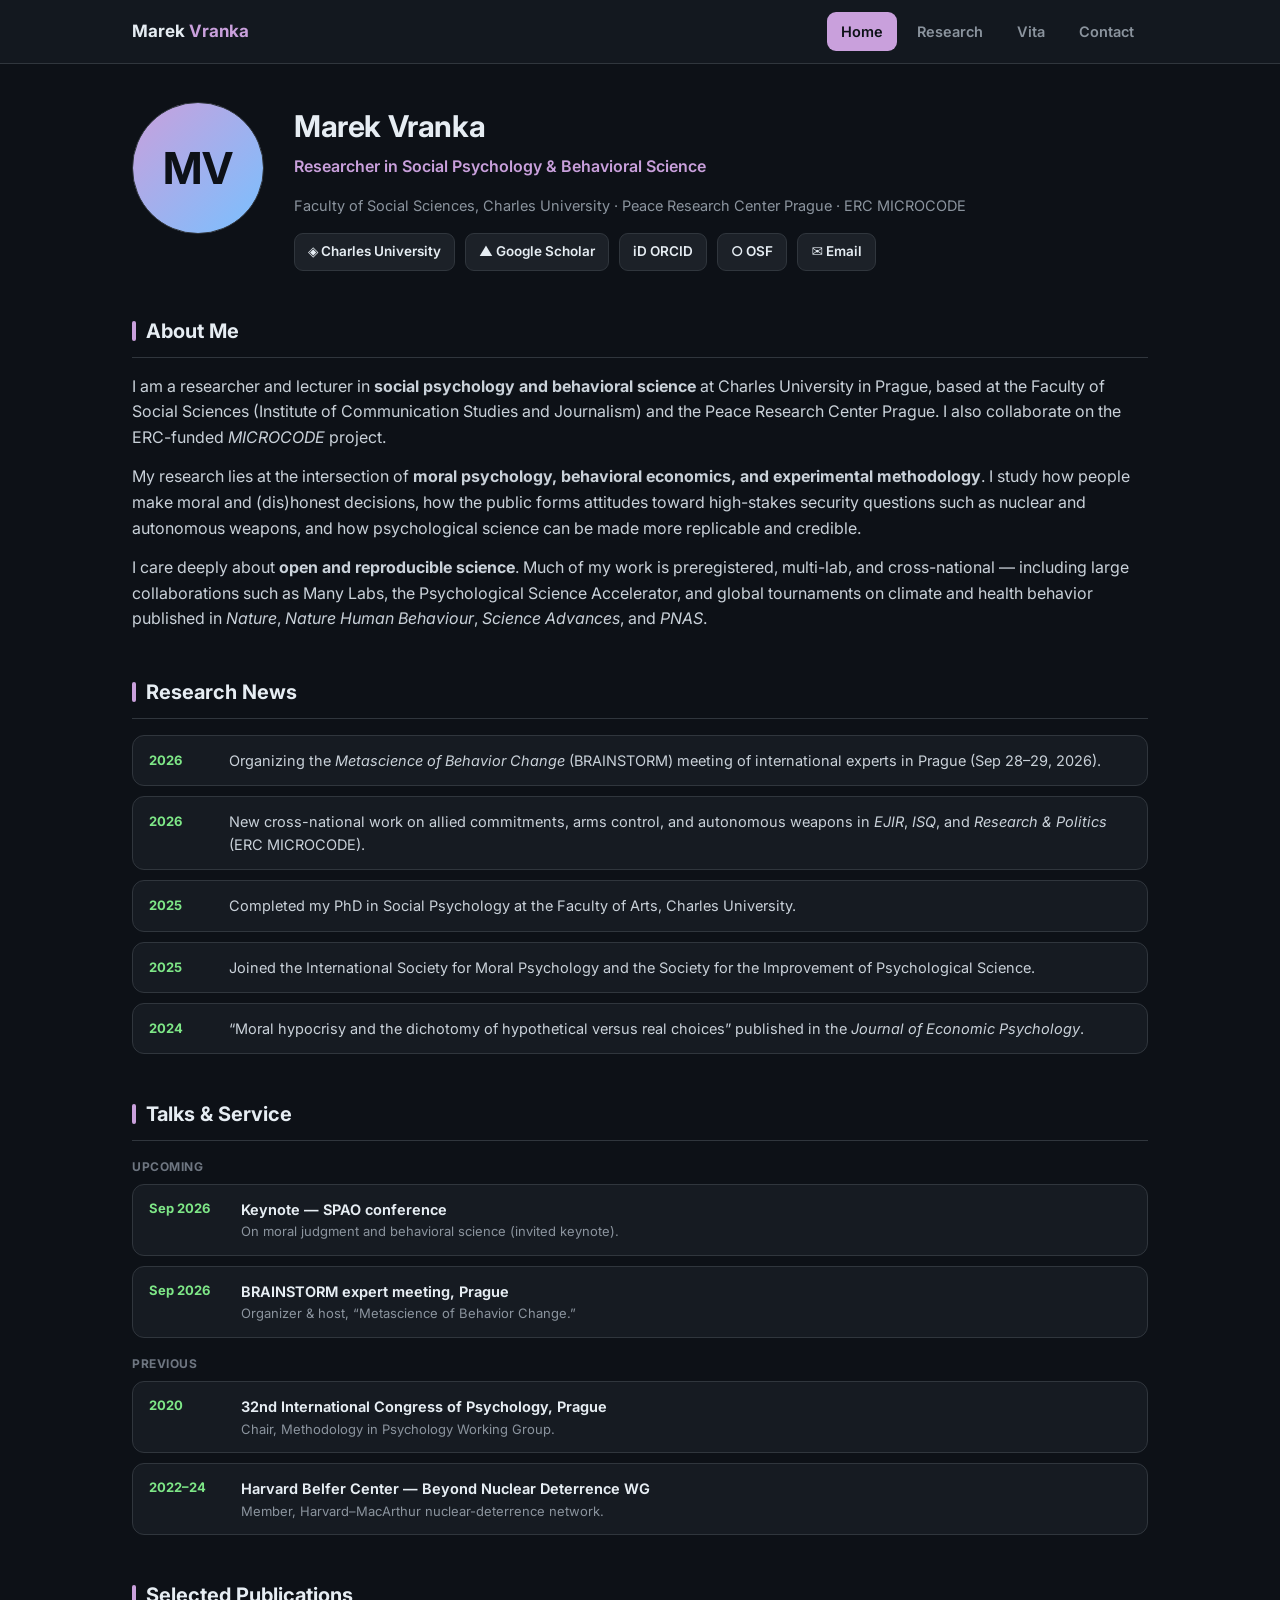
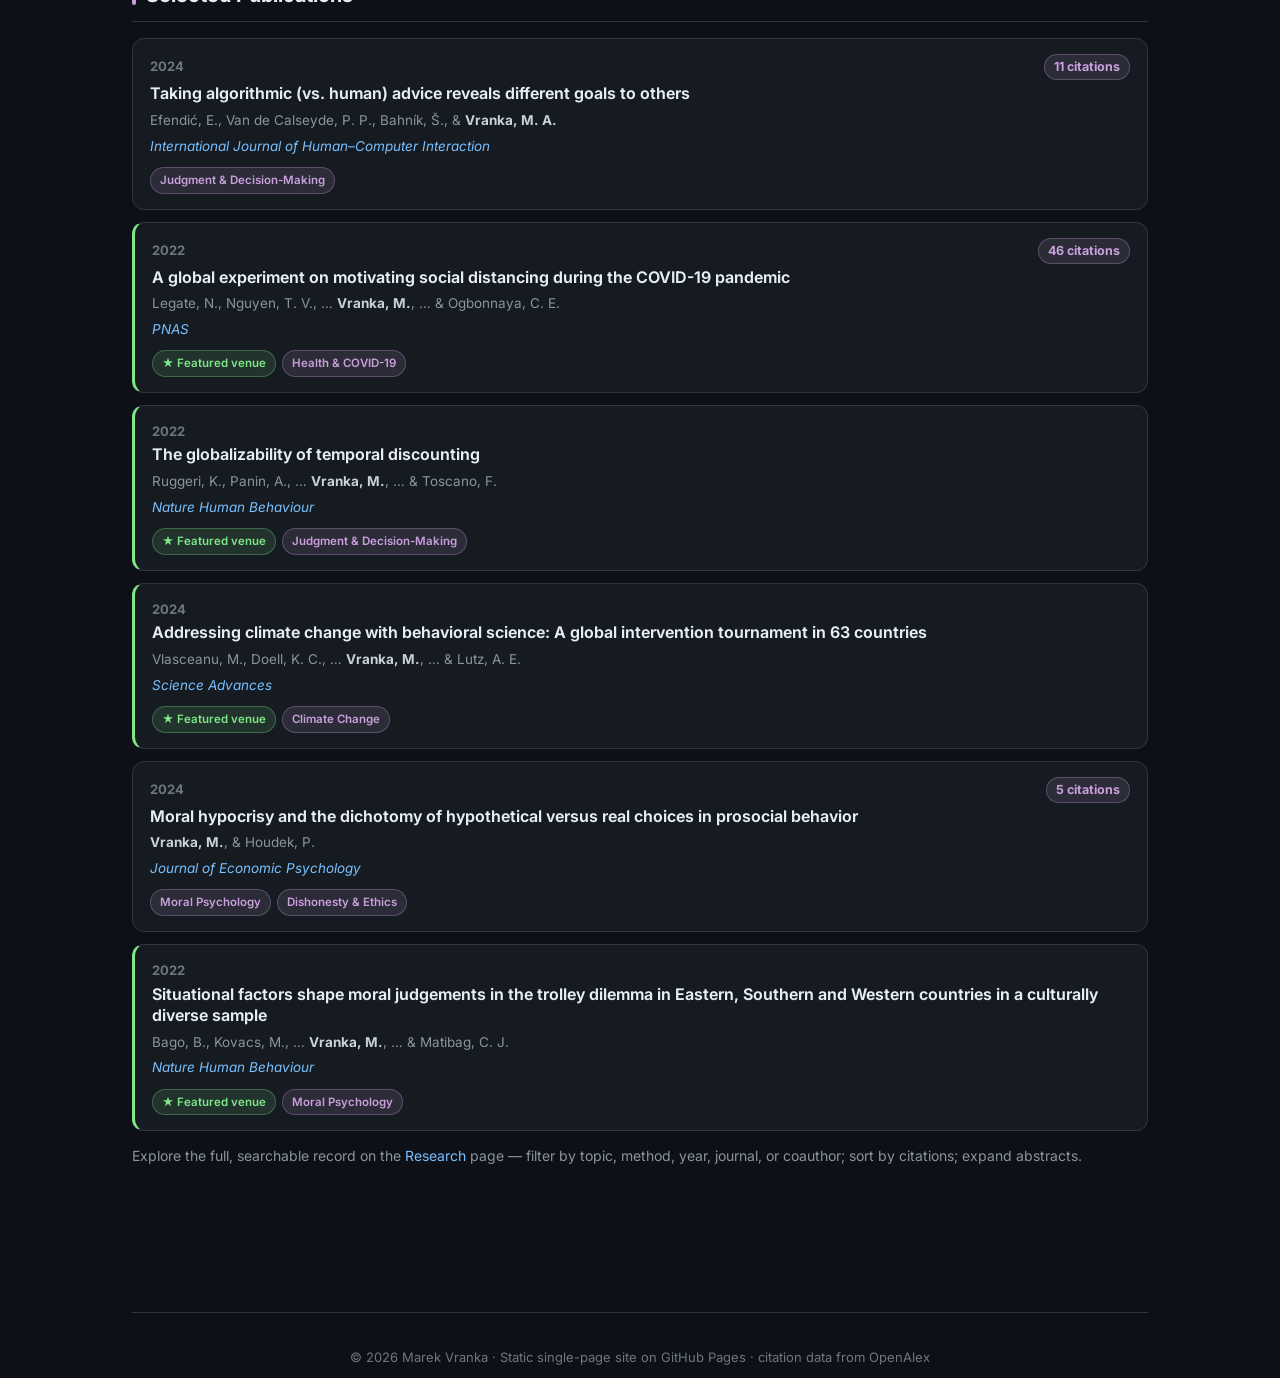
==== commit 82c2a297: "Add files via upload" ====
--- a/index.html
+++ b/index.html
@@ -1,34 +1,22 @@
-<!DOCTYPE html>
-<html lang="en">
-<head>
-<meta charset="utf-8">
-<meta name="viewport" content="width=device-width, initial-scale=1.0">
+<!DOCTYPE html><html lang="en"><head>
+<meta charset="utf-8"><meta name="viewport" content="width=device-width, initial-scale=1.0">
 <title>Marek Vranka | Research Website</title>
-<meta name="description" content="Marek Vranka — social psychology &amp; behavioral science, Charles University Prague. Moral psychology, (dis)honesty, security attitudes, open science.">
-<link rel="preconnect" href="https://fonts.googleapis.com">
-<link href="https://fonts.googleapis.com/css2?family=Inter:wght@400;500;600;700;800&display=swap" rel="stylesheet">
+<meta name="description" content="Marek Vranka — social psychology & behavioral science, Charles University Prague. Moral psychology, (dis)honesty, security attitudes, open science.">
+<link rel="preconnect" href="https://fonts.googleapis.com"><link href="https://fonts.googleapis.com/css2?family=Inter:wght@400;500;600;700;800&display=swap" rel="stylesheet">
 <style>
-:root{
- --bg:#0d1117; --panel:#161b22; --panel2:#1c2128; --border:#30363d;
- --text:#e6edf3; --muted:#8b949e; --dim:#6e7681;
- --purple:#c9a0dc; --green:#7ee787; --blue:#79c0ff; --radius:14px;
-}
-*{box-sizing:border-box}
-html{scroll-behavior:smooth}
+:root{--bg:#0d1117;--panel:#161b22;--panel2:#1c2128;--border:#30363d;--text:#e6edf3;--muted:#8b949e;--dim:#6e7681;--purple:#c9a0dc;--green:#7ee787;--blue:#79c0ff;--radius:14px}
+*{box-sizing:border-box}html{scroll-behavior:smooth}
 body{margin:0;background:var(--bg);color:var(--text);font-family:Inter,system-ui,-apple-system,Segoe UI,Roboto,sans-serif;line-height:1.6;font-size:16px;-webkit-font-smoothing:antialiased}
-a{color:var(--blue);text-decoration:none}
-a:hover{text-decoration:underline}
+a{color:var(--blue);text-decoration:none}a:hover{text-decoration:underline}
 .wrap{max-width:1060px;margin:0 auto;padding:0 22px}
 header.nav{position:sticky;top:0;z-index:50;background:rgba(22,27,34,.85);backdrop-filter:blur(10px);border-bottom:1px solid var(--border)}
 .nav-in{max-width:1060px;margin:0 auto;padding:12px 22px;display:flex;align-items:center;gap:20px}
-.brand{font-weight:700;letter-spacing:.2px;font-size:17px;color:var(--text)}
-.brand span{color:var(--purple)}
+.brand{font-weight:700;font-size:17px}.brand span{color:var(--purple)}
 .nav-links{margin-left:auto;display:flex;gap:6px;flex-wrap:wrap}
 .nav-links button{background:none;border:0;color:var(--muted);font:inherit;font-weight:600;padding:8px 14px;border-radius:9px;cursor:pointer;font-size:14.5px}
 .nav-links button:hover{color:var(--text);background:var(--panel2)}
 .nav-links button.active{color:var(--bg);background:var(--purple)}
-.page{display:none;padding:38px 0 80px;animation:fade .4s ease}
-.page.on{display:block}
+.page{display:none;padding:38px 0 80px;animation:fade .4s}.page.on{display:block}
 @keyframes fade{from{opacity:0;transform:translateY(6px)}to{opacity:1;transform:none}}
 .hero{display:flex;gap:30px;align-items:flex-start;flex-wrap:wrap}
 .avatar{width:132px;height:132px;border-radius:50%;flex:none;background:linear-gradient(135deg,var(--purple),var(--blue));display:flex;align-items:center;justify-content:center;font-size:44px;font-weight:700;color:#0d1117;border:1px solid var(--border)}
@@ -44,27 +32,41 @@
 .about p{color:#c9d1d9;margin:0 0 14px}
 .news{list-style:none;padding:0;margin:0;display:grid;gap:10px}
 .news li{display:flex;gap:14px;background:var(--panel);border:1px solid var(--border);border-radius:12px;padding:13px 16px}
-.news .yr{color:var(--green);font-weight:700;font-size:13px;flex:none;width:44px;padding-top:1px}
+.news .yr{color:var(--green);font-weight:700;font-size:13px;flex:none;width:66px;padding-top:1px}
 .news .tx{color:#c9d1d9;font-size:14.5px}
 .dash{display:grid;grid-template-columns:repeat(4,1fr);gap:14px;margin:6px 0 8px}
 .stat{background:var(--panel);border:1px solid var(--border);border-radius:var(--radius);padding:20px 16px;text-align:center}
 .stat .n{font-size:30px;font-weight:800;color:var(--purple);letter-spacing:-.5px}
 .stat .l{color:var(--muted);font-size:12.5px;font-weight:600;text-transform:uppercase;letter-spacing:.5px;margin-top:4px}
 .stat .src{color:var(--dim);font-size:11px;margin-top:2px}
+.topcited{background:var(--panel);border:1px solid var(--border);border-radius:var(--radius);padding:16px 18px;margin:18px 0 4px}
+.topcited h3{margin:0 0 12px;font-size:14px;color:var(--green);text-transform:uppercase;letter-spacing:.5px}
+.tc-row{display:flex;gap:12px;align-items:baseline;padding:7px 0;border-top:1px solid var(--border);cursor:pointer}
+.tc-row:first-of-type{border-top:0}
+.tc-c{color:var(--purple);font-weight:800;font-size:15px;flex:none;width:52px;text-align:right}
+.tc-t{font-size:13.5px;color:#c9d1d9}.tc-row:hover .tc-t{color:var(--text)}
 .pub{background:var(--panel);border:1px solid var(--border);border-radius:12px;padding:15px 17px;margin-bottom:12px;transition:border-color .15s}
-.pub:hover{border-color:#484f58}
-.pub.hl{border-left:3px solid var(--green)}
+.pub:hover{border-color:#484f58}.pub.hl{border-left:3px solid var(--green)}
+.pub .top{display:flex;justify-content:space-between;gap:10px;align-items:baseline}
 .pub .yr-badge{color:var(--dim);font-weight:700;font-size:13px}
-.pub h3{margin:3px 0 5px;font-size:16px;line-height:1.35;font-weight:650;color:var(--text)}
-.pub .auth{color:var(--muted);font-size:13.5px;margin-bottom:4px}
-.pub .auth b{color:#c9d1d9}
+.pub .cbadge{color:var(--purple);font-weight:700;font-size:12.5px;background:rgba(201,160,220,.12);border:1px solid rgba(201,160,220,.3);padding:2px 9px;border-radius:20px;white-space:nowrap}
+.pub h3{margin:3px 0 5px;font-size:16px;line-height:1.35;font-weight:650;color:var(--text);cursor:pointer}
+.pub h3:hover{color:var(--purple)}
+.pub h3 .caret{color:var(--dim);font-size:12px;margin-right:6px}
+.pub .auth{color:var(--muted);font-size:13.5px;margin-bottom:4px}.pub .auth b{color:#c9d1d9}
 .pub .jr{color:var(--blue);font-style:italic;font-size:13.5px}
 .pub .tags{margin-top:10px;display:flex;gap:6px;flex-wrap:wrap}
 .tag{font-size:11.5px;font-weight:600;padding:3px 9px;border-radius:20px;border:1px solid transparent}
 .tag.t{color:var(--purple);background:rgba(201,160,220,.12);border-color:rgba(201,160,220,.3)}
 .tag.m{color:var(--green);background:rgba(126,231,135,.1);border-color:rgba(126,231,135,.28)}
 .tag.star{color:var(--green);background:rgba(126,231,135,.12);border-color:rgba(126,231,135,.3)}
-.controls{background:var(--panel);border:1px solid var(--border);border-radius:var(--radius);padding:16px 18px;margin-bottom:22px}
+.tag.oa{color:var(--blue);background:rgba(121,192,255,.1);border-color:rgba(121,192,255,.3)}
+.abs{display:none;margin-top:12px;padding:12px 14px;background:var(--bg);border:1px solid var(--border);border-radius:9px;font-size:13.5px;color:#c9d1d9}
+.pub.open .abs{display:block}
+.acts{margin-top:11px;display:flex;gap:8px;flex-wrap:wrap}
+.acts button,.acts a{display:inline-flex;align-items:center;gap:5px;background:var(--panel2);border:1px solid var(--border);color:var(--muted);font:inherit;font-size:12px;font-weight:600;padding:5px 10px;border-radius:8px;cursor:pointer}
+.acts button:hover,.acts a:hover{color:var(--text);border-color:var(--purple);text-decoration:none}
+.controls{background:var(--panel);border:1px solid var(--border);border-radius:var(--radius);padding:16px 18px;margin:20px 0 22px}
 #searchInput{width:100%;background:var(--bg);border:1px solid var(--border);border-radius:10px;color:var(--text);padding:11px 14px;font:inherit;font-size:14.5px;margin-bottom:14px}
 #searchInput:focus{outline:none;border-color:var(--purple)}
 .fgroup{margin-bottom:11px}
@@ -74,79 +76,80 @@
 .chip:hover{color:var(--text)}
 .chip.on{color:var(--bg);background:var(--purple);border-color:var(--purple)}
 .chip.on.mm{background:var(--green);border-color:var(--green)}
+.chip.yr.on{background:var(--blue);border-color:var(--blue)}
+.toggles{display:flex;gap:16px;flex-wrap:wrap;margin-top:6px;padding-top:12px;border-top:1px solid var(--border)}
+.toggles label{display:flex;align-items:center;gap:7px;color:var(--muted);font-size:13px;font-weight:600;cursor:pointer}
+.toggles input{accent-color:var(--purple)}
 .rowflex{display:flex;justify-content:space-between;align-items:center;flex-wrap:wrap;gap:10px;margin-bottom:16px}
-.count{color:var(--muted);font-size:13.5px}
-.count b{color:var(--purple)}
-#sortOrder{background:var(--panel2);border:1px solid var(--border);color:var(--text);border-radius:9px;padding:7px 11px;font:inherit;font-size:13px}
+.count{color:var(--muted);font-size:13.5px}.count b{color:var(--purple)}
+#sortOrder,#journalFilter{background:var(--panel2);border:1px solid var(--border);color:var(--text);border-radius:9px;padding:7px 11px;font:inherit;font-size:13px}
+.yearhead{color:var(--green);font-weight:700;font-size:15px;margin:22px 0 10px;border-bottom:1px dashed var(--border);padding-bottom:6px}
+.talks{display:grid;gap:10px}
+.talk{display:flex;gap:14px;background:var(--panel);border:1px solid var(--border);border-radius:12px;padding:13px 16px}
+.talk .when{color:var(--green);font-weight:700;font-size:13px;flex:none;width:78px}
+.talk .tt{font-weight:650;font-size:14.5px}.talk .td{color:var(--muted);font-size:13px}
 .cv-grid{display:grid;gap:8px}
 .cv-item{display:flex;gap:16px;background:var(--panel);border:1px solid var(--border);border-radius:11px;padding:13px 16px}
 .cv-item .when{color:var(--green);font-weight:700;font-size:13px;flex:none;width:96px}
-.cv-item .what{font-size:14.5px}
-.cv-item .what .t1{font-weight:650}
-.cv-item .what .t2{color:var(--muted);font-size:13.5px}
+.cv-item .what .t1{font-weight:650;font-size:14.5px}.cv-item .what .t2{color:var(--muted);font-size:13.5px}
 .pill-row{display:flex;gap:8px;flex-wrap:wrap}
 .pill{background:var(--panel2);border:1px solid var(--border);border-radius:20px;padding:6px 13px;font-size:13px;font-weight:600;color:var(--purple)}
+.toast{position:fixed;bottom:24px;left:50%;transform:translateX(-50%);background:var(--purple);color:#0d1117;font-weight:700;font-size:13.5px;padding:10px 18px;border-radius:10px;opacity:0;transition:opacity .2s;pointer-events:none;z-index:99}
+.toast.show{opacity:1}
 .foot{color:var(--dim);font-size:13px;text-align:center;padding:34px 0 10px;border-top:1px solid var(--border);margin-top:50px}
 @media(max-width:720px){.dash{grid-template-columns:repeat(2,1fr)}h1{font-size:25px}.cv-item .when{width:70px}}
-</style>
-</head>
-<body>
-<header class="nav">
- <div class="nav-in">
-  <div class="brand">Marek <span>Vranka</span></div>
-  <nav class="nav-links">
-   <button data-p="home" class="active">Home</button>
-   <button data-p="research">Research</button>
-   <button data-p="vita">Vita</button>
-   <button data-p="contact">Contact</button>
-  </nav>
- </div>
-</header>
+</style></head><body>
+<header class="nav"><div class="nav-in"><div class="brand">Marek <span>Vranka</span></div>
+<nav class="nav-links"><button data-p="home" class="active">Home</button><button data-p="research">Research</button><button data-p="vita">Vita</button><button data-p="contact">Contact</button></nav></div></header>
 
 <main id="home" class="page on"><div class="wrap">
- <div class="hero">
-  <div class="avatar">MV</div>
-  <div class="hero-body">
-   <h1>Marek Vranka</h1>
-   <div class="subtitle">Researcher in Social Psychology &amp; Behavioral Science</div>
-   <div class="affil">Faculty of Social Sciences, Charles University · Peace Research Center Prague · ERC MICROCODE</div>
-   <div class="socials"><a href="https://fsv.cuni.cz/contacts/people/32329117" target="_blank" rel="noopener">◈ Charles University</a><a href="https://scholar.google.com/" target="_blank" rel="noopener">▲ Google Scholar</a><a href="https://orcid.org/0000-0003-3413-9062" target="_blank" rel="noopener">iD ORCID</a><a href="https://osf.io/" target="_blank" rel="noopener">○ OSF</a><a href="mailto:32329117@fsv.cuni.cz" target="_blank" rel="noopener">✉ Email</a></div>
-  </div>
- </div>
- <h2 class="sec">About Me</h2>
- <div class="about"><p>I am a researcher and lecturer in <strong>social psychology and behavioral science</strong> at Charles University in Prague, based at the Faculty of Social Sciences (Institute of Communication Studies and Journalism) and the Peace Research Center Prague. I also collaborate on the ERC-funded <em>MICROCODE</em> project.</p><p>My research lies at the intersection of <strong>moral psychology, behavioral economics, and experimental methodology</strong>. I study how people make moral and (dis)honest decisions, how the public forms attitudes toward high-stakes security questions such as nuclear and autonomous weapons, and how psychological science can be made more replicable and credible.</p><p>I care deeply about <strong>open and reproducible science</strong>. Much of my work is preregistered, multi-lab, and cross-national — including large collaborations such as Many Labs, the Psychological Science Accelerator, and global tournaments on climate and health behavior published in <em>Nature</em>, <em>Nature Human Behaviour</em>, <em>Science Advances</em>, and <em>PNAS</em>.</p></div>
- <h2 class="sec">Research News</h2>
- <ul class="news"><li><span class="yr">2026</span><span class="tx">Organizing the <em>Metascience of Behavior Change</em> (BRAINSTORM) meeting of international experts in Prague (Sep 28–29, 2026).</span></li><li><span class="yr">2026</span><span class="tx">New cross-national work on allied commitments, arms control, and autonomous weapons in <em>EJIR</em>, <em>ISQ</em>, and <em>Research &amp; Politics</em> (ERC MICROCODE).</span></li><li><span class="yr">2025</span><span class="tx">Completed my PhD in Social Psychology at the Faculty of Arts, Charles University.</span></li><li><span class="yr">2025</span><span class="tx">Joined the International Society for Moral Psychology and the Society for the Improvement of Psychological Science.</span></li><li><span class="yr">2024</span><span class="tx">“Moral hypocrisy and the dichotomy of hypothetical versus real choices” published in the <em>Journal of Economic Psychology</em>.</span></li></ul>
- <h2 class="sec">Selected Publications</h2>
- <div class="pub hl"><div class="yr-badge">2024</div><h3>A synthesis of evidence for policy from behavioural science during COVID-19</h3><div class="auth">Ruggeri, K., Stock, F., … <b>Vranka, M.</b>, … & Willer, R.</div><div class="jr">Nature</div><div class="tags"><span class="tag star">★ Featured venue</span><span class="tag t">Health & COVID-19</span><span class="tag m">Meta-analysis</span></div></div><div class="pub hl"><div class="yr-badge">2022</div><h3>The globalizability of temporal discounting</h3><div class="auth">Ruggeri, K., Panin, A., … <b>Vranka, M.</b>, … & Toscano, F.</div><div class="jr">Nature Human Behaviour</div><div class="tags"><span class="tag star">★ Featured venue</span><span class="tag t">Judgment & Decision-Making</span><span class="tag m">Cross-national</span><span class="tag m">Survey</span></div></div><div class="pub hl"><div class="yr-badge">2022</div><h3>A global experiment on motivating social distancing during the COVID-19 pandemic</h3><div class="auth">Legate, N., Nguyen, T. V., … <b>Vranka, M.</b>, … & Ogbonnaya, C. E.</div><div class="jr">PNAS</div><div class="tags"><span class="tag star">★ Featured venue</span><span class="tag t">Health & COVID-19</span><span class="tag m">Experiment</span><span class="tag m">Cross-national</span></div></div><div class="pub hl"><div class="yr-badge">2024</div><h3>Addressing climate change with behavioral science: A global intervention tournament in 63 countries</h3><div class="auth">Vlasceanu, M., Doell, K. C., … <b>Vranka, M.</b>, … & Lutz, A. E.</div><div class="jr">Science Advances</div><div class="tags"><span class="tag star">★ Featured venue</span><span class="tag t">Climate Change</span><span class="tag m">Experiment</span><span class="tag m">Cross-national</span></div></div><div class="pub hl"><div class="yr-badge">2024</div><h3>Effectiveness of ex ante honesty oaths in reducing dishonesty depends on content</h3><div class="auth">Zickfeld, J. H., Ścigała, K. A., … <b>Vranka, M.</b>, … & Mitkidis, P.</div><div class="jr">Nature Human Behaviour</div><div class="tags"><span class="tag star">★ Featured venue</span><span class="tag t">Dishonesty & Ethics</span><span class="tag m">Experiment</span><span class="tag m">Multi-lab / RRR</span></div></div><div class="pub hl"><div class="yr-badge">2022</div><h3>Situational factors shape moral judgements in the trolley dilemma in Eastern, Southern and Western countries in a culturally diverse sample</h3><div class="auth">Bago, B., Kovacs, M., … <b>Vranka, M.</b>, … & Matibag, C. J.</div><div class="jr">Nature Human Behaviour</div><div class="tags"><span class="tag star">★ Featured venue</span><span class="tag t">Moral Psychology</span><span class="tag m">Experiment</span><span class="tag m">Cross-national</span><span class="tag m">Multi-lab / RRR</span></div></div>
- <p style="color:var(--muted);font-size:14px;margin-top:14px">See the <a href="#" data-goto="research">Research</a> page for the full, searchable list of publications with topic and method filters.</p>
+ <div class="hero"><div class="avatar">MV</div><div class="hero-body">
+  <h1>Marek Vranka</h1><div class="subtitle">Researcher in Social Psychology &amp; Behavioral Science</div>
+  <div class="affil">Faculty of Social Sciences, Charles University · Peace Research Center Prague · ERC MICROCODE</div>
+  <div class="socials"><a href="https://fsv.cuni.cz/contacts/people/32329117" target="_blank" rel="noopener">◈ Charles University</a><a href="https://scholar.google.com/" target="_blank" rel="noopener">▲ Google Scholar</a><a href="https://orcid.org/0000-0003-3413-9062" target="_blank" rel="noopener">iD ORCID</a><a href="https://osf.io/" target="_blank" rel="noopener">○ OSF</a><a href="mailto:32329117@fsv.cuni.cz" target="_blank" rel="noopener">✉ Email</a></div></div></div>
+ <h2 class="sec">About Me</h2><div class="about"><p>I am a researcher and lecturer in <strong>social psychology and behavioral science</strong> at Charles University in Prague, based at the Faculty of Social Sciences (Institute of Communication Studies and Journalism) and the Peace Research Center Prague. I also collaborate on the ERC-funded <em>MICROCODE</em> project.</p><p>My research lies at the intersection of <strong>moral psychology, behavioral economics, and experimental methodology</strong>. I study how people make moral and (dis)honest decisions, how the public forms attitudes toward high-stakes security questions such as nuclear and autonomous weapons, and how psychological science can be made more replicable and credible.</p><p>I care deeply about <strong>open and reproducible science</strong>. Much of my work is preregistered, multi-lab, and cross-national — including large collaborations such as Many Labs, the Psychological Science Accelerator, and global tournaments on climate and health behavior published in <em>Nature</em>, <em>Nature Human Behaviour</em>, <em>Science Advances</em>, and <em>PNAS</em>.</p></div>
+ <h2 class="sec">Research News</h2><ul class="news"><li><span class="yr">2026</span><span class="tx">Organizing the <em>Metascience of Behavior Change</em> (BRAINSTORM) meeting of international experts in Prague (Sep 28–29, 2026).</span></li><li><span class="yr">2026</span><span class="tx">New cross-national work on allied commitments, arms control, and autonomous weapons in <em>EJIR</em>, <em>ISQ</em>, and <em>Research &amp; Politics</em> (ERC MICROCODE).</span></li><li><span class="yr">2025</span><span class="tx">Completed my PhD in Social Psychology at the Faculty of Arts, Charles University.</span></li><li><span class="yr">2025</span><span class="tx">Joined the International Society for Moral Psychology and the Society for the Improvement of Psychological Science.</span></li><li><span class="yr">2024</span><span class="tx">“Moral hypocrisy and the dichotomy of hypothetical versus real choices” published in the <em>Journal of Economic Psychology</em>.</span></li></ul>
+ <h2 class="sec">Talks &amp; Service</h2>
+ <div style="color:var(--dim);font-size:12px;font-weight:700;text-transform:uppercase;letter-spacing:.5px;margin-bottom:8px">Upcoming</div>
+ <div class="talks"><div class="talk"><div class="when">Sep 2026</div><div><div class="tt">Keynote — SPAO conference</div><div class="td">On moral judgment and behavioral science (invited keynote).</div></div></div><div class="talk"><div class="when">Sep 2026</div><div><div class="tt">BRAINSTORM expert meeting, Prague</div><div class="td">Organizer & host, “Metascience of Behavior Change.”</div></div></div></div>
+ <div style="color:var(--dim);font-size:12px;font-weight:700;text-transform:uppercase;letter-spacing:.5px;margin:16px 0 8px">Previous</div>
+ <div class="talks"><div class="talk"><div class="when">2020</div><div><div class="tt">32nd International Congress of Psychology, Prague</div><div class="td">Chair, Methodology in Psychology Working Group.</div></div></div><div class="talk"><div class="when">2022–24</div><div><div class="tt">Harvard Belfer Center — Beyond Nuclear Deterrence WG</div><div class="td">Member, Harvard–MacArthur nuclear-deterrence network.</div></div></div></div>
+ <h2 class="sec">Selected Publications</h2><div class="pub "><div class="top"><div class="yr-badge">2024</div><span class="cbadge">11 citations</span></div><h3 style="cursor:default">Taking algorithmic (vs. human) advice reveals different goals to others</h3><div class="auth">Efendić, E., Van de Calseyde, P. P., Bahník, Š., & <b><b>Vranka, M.</b> A.</b></div><div class="jr">International Journal of Human–Computer Interaction</div><div class="tags"><span class="tag t">Judgment & Decision-Making</span></div></div><div class="pub hl"><div class="top"><div class="yr-badge">2022</div><span class="cbadge">46 citations</span></div><h3 style="cursor:default">A global experiment on motivating social distancing during the COVID-19 pandemic</h3><div class="auth">Legate, N., Nguyen, T. V., … <b>Vranka, M.</b>, … & Ogbonnaya, C. E.</div><div class="jr">PNAS</div><div class="tags"><span class="tag star">★ Featured venue</span><span class="tag t">Health & COVID-19</span></div></div><div class="pub hl"><div class="top"><div class="yr-badge">2022</div></div><h3 style="cursor:default">The globalizability of temporal discounting</h3><div class="auth">Ruggeri, K., Panin, A., … <b>Vranka, M.</b>, … & Toscano, F.</div><div class="jr">Nature Human Behaviour</div><div class="tags"><span class="tag star">★ Featured venue</span><span class="tag t">Judgment & Decision-Making</span></div></div><div class="pub hl"><div class="top"><div class="yr-badge">2024</div></div><h3 style="cursor:default">Addressing climate change with behavioral science: A global intervention tournament in 63 countries</h3><div class="auth">Vlasceanu, M., Doell, K. C., … <b>Vranka, M.</b>, … & Lutz, A. E.</div><div class="jr">Science Advances</div><div class="tags"><span class="tag star">★ Featured venue</span><span class="tag t">Climate Change</span></div></div><div class="pub "><div class="top"><div class="yr-badge">2024</div><span class="cbadge">5 citations</span></div><h3 style="cursor:default">Moral hypocrisy and the dichotomy of hypothetical versus real choices in prosocial behavior</h3><div class="auth"><b>Vranka, M.</b>, & Houdek, P.</div><div class="jr">Journal of Economic Psychology</div><div class="tags"><span class="tag t">Moral Psychology</span><span class="tag t">Dishonesty & Ethics</span></div></div><div class="pub hl"><div class="top"><div class="yr-badge">2022</div></div><h3 style="cursor:default">Situational factors shape moral judgements in the trolley dilemma in Eastern, Southern and Western countries in a culturally diverse sample</h3><div class="auth">Bago, B., Kovacs, M., … <b>Vranka, M.</b>, … & Matibag, C. J.</div><div class="jr">Nature Human Behaviour</div><div class="tags"><span class="tag star">★ Featured venue</span><span class="tag t">Moral Psychology</span></div></div>
+ <p style="color:var(--muted);font-size:14px;margin-top:14px">Explore the full, searchable record on the <a href="#" data-goto="research">Research</a> page — filter by topic, method, year, journal, or coauthor; sort by citations; expand abstracts.</p>
 </div></main>
 
 <main id="research" class="page"><div class="wrap">
  <h1>Research</h1>
- <p style="color:var(--muted);max-width:720px">Preregistered, multi-lab, and cross-national work on moral judgment, (dis)honest behavior, public attitudes toward security, and the credibility of psychological science. Filter the full record below.</p>
+ <p style="color:var(--muted);max-width:720px">Preregistered, multi-lab, and cross-national work on moral judgment, (dis)honest behavior, public attitudes toward security, and the credibility of psychological science.</p>
  <div class="dash">
   <div class="stat"><div class="n">60</div><div class="l">Publications</div></div>
   <div class="stat"><div class="n">2,795</div><div class="l">Citations</div><div class="src">Web of Science</div></div>
   <div class="stat"><div class="n">26</div><div class="l">h-index</div><div class="src">Google Scholar</div></div>
   <div class="stat"><div class="n">10</div><div class="l">First-author</div></div>
  </div>
+ <div class="topcited"><h3>★ Most cited</h3><div id="topCited"></div></div>
  <div class="controls">
   <input id="searchInput" type="text" placeholder="Search titles, authors, journals…">
   <div class="fgroup"><div class="flabel">Topic</div><div class="chips" id="topicFilters"></div></div>
   <div class="fgroup"><div class="flabel">Method</div><div class="chips" id="methodFilters"></div></div>
+  <div class="fgroup"><div class="flabel">Year</div><div class="chips" id="yearFilters"></div></div>
+  <div class="fgroup"><div class="flabel">Coauthor</div><div class="chips" id="coauthorFilters"></div></div>
+  <div class="fgroup"><div class="flabel">Journal</div><select id="journalFilter"><option value="">All journals</option><option value="AI and Ethics">AI and Ethics</option><option value="Advances in Methods and Practices in Psychological Science">Advances in Methods and Practices in Psychological Science</option><option value="Affective Science">Affective Science</option><option value="Behavioral and Brain Sciences">Behavioral and Brain Sciences</option><option value="Conflict Management and Peace Science">Conflict Management and Peace Science</option><option value="Current Psychology">Current Psychology</option><option value="Death Studies">Death Studies</option><option value="East European Politics">East European Politics</option><option value="European Journal of International Relations">European Journal of International Relations</option><option value="European Journal of International Security">European Journal of International Security</option><option value="European Journal of Social Psychology">European Journal of Social Psychology</option><option value="Experimental Psychology">Experimental Psychology</option><option value="Finance Research Letters">Finance Research Letters</option><option value="Frontiers in Psychology">Frontiers in Psychology</option><option value="International Interactions">International Interactions</option><option value="International Journal of Human–Computer Interaction">International Journal of Human–Computer Interaction</option><option value="International Studies Quarterly">International Studies Quarterly</option><option value="Journal of Behavioral and Experimental Economics">Journal of Behavioral and Experimental Economics</option><option value="Journal of Economic Methodology">Journal of Economic Methodology</option><option value="Journal of Economic Psychology">Journal of Economic Psychology</option><option value="Journal of Experimental Political Science">Journal of Experimental Political Science</option><option value="Journal of Neurology">Journal of Neurology</option><option value="Journal of Research in Personality">Journal of Research in Personality</option><option value="Judgment and Decision Making">Judgment and Decision Making</option><option value="Nature">Nature</option><option value="Nature Human Behaviour">Nature Human Behaviour</option><option value="PNAS">PNAS</option><option value="Peace and Conflict: Journal of Peace Psychology">Peace and Conflict: Journal of Peace Psychology</option><option value="Personality and Individual Differences">Personality and Individual Differences</option><option value="Perspectives on Psychological Science">Perspectives on Psychological Science</option><option value="Psychological Methods">Psychological Methods</option><option value="Psychological Reports">Psychological Reports</option><option value="Psychological Science">Psychological Science</option><option value="Research &amp; Politics">Research &amp; Politics</option><option value="Royal Society Open Science">Royal Society Open Science</option><option value="Science Advances">Science Advances</option><option value="Scientific Data">Scientific Data</option><option value="Scientific Reports">Scientific Reports</option><option value="Security Studies">Security Studies</option><option value="Social Psychology">Social Psychology</option><option value="Society">Society</option><option value="Survival">Survival</option></select></div>
+  <div class="toggles">
+   <label><input type="checkbox" id="oaOnly"> Open access only</label>
+   <label><input type="checkbox" id="groupByYear"> Group by year</label>
+   <label style="margin-left:auto">Sort <select id="sortOrder"><option value="new">Newest</option><option value="old">Oldest</option><option value="cited">Most cited</option></select></label>
+  </div>
  </div>
- <div class="rowflex">
-  <div class="count"><b id="pcount">0</b> publications</div>
-  <select id="sortOrder"><option value="new">Newest first</option><option value="old">Oldest first</option></select>
- </div>
+ <div class="rowflex"><div class="count"><b id="pcount">0</b> publications<span id="clearWrap" style="display:none"> · <a href="#" id="clearBtn">clear filters</a></span></div>
+  <div style="color:var(--dim);font-size:12px">per-paper citations via OpenAlex</div></div>
  <div id="papers"></div>
 </div></main>
 
 <main id="vita" class="page"><div class="wrap">
  <h1>Vita</h1>
  <h2 class="sec">Education</h2><div class="cv-grid"><div class="cv-item"><div class="when">2025</div><div class="what"><div class="t1">PhD, Social Psychology</div><div class="t2">Faculty of Arts, Dept. of Psychology, Charles University — Supervisors: Prof. Lenka Šulová & Doc. Ilona Gillernová; Mentor: Dr. Petr Boschek</div></div></div><div class="cv-item"><div class="when">2014</div><div class="what"><div class="t1">MSc, Corporate Economics & Management</div><div class="t2">Faculty of Business Administration, Prague University of Economics and Business (Minor: Behavioral Economics)</div></div></div><div class="cv-item"><div class="when">2012</div><div class="what"><div class="t1">MA, Psychology</div><div class="t2">Faculty of Arts, Dept. of Psychology, Charles University</div></div></div></div>
- <h2 class="sec">Positions</h2><div class="cv-grid"><div class="cv-item"><div class="when">2016 –</div><div class="what"><div class="t1">Researcher & Lecturer</div><div class="t2">Faculty of Social Sciences, Dept. of Marketing Communication & PR, Charles University</div></div></div><div class="cv-item"><div class="when">2018 –</div><div class="what"><div class="t1">Researcher</div><div class="t2">Peace Research Center Prague, Faculty of Social Sciences, Charles University</div></div></div><div class="cv-item"><div class="when">2017 – 2024</div><div class="what"><div class="t1">Researcher; Head of CEVYZ Lab (2020–2024)</div><div class="t2">Faculty of Business Administration, Prague University of Economics and Business</div></div></div><div class="cv-item"><div class="when">2018 – 2021</div><div class="what"><div class="t1">Deputy Head of Department</div><div class="t2">Faculty of Social Sciences, Dept. of Marketing Communications & PR, Charles University</div></div></div><div class="cv-item"><div class="when">2016 – 2019</div><div class="what"><div class="t1">Researcher</div><div class="t2">National Institute of Mental Health, Klecany</div></div></div><div class="cv-item"><div class="when">2012 – 2020</div><div class="what"><div class="t1">Lecturer</div><div class="t2">Faculty of Arts, Dept. of Psychology, Charles University</div></div></div></div>
+ <h2 class="sec">Positions</h2><div class="cv-grid"><div class="cv-item"><div class="when">2016 –</div><div class="what"><div class="t1">Researcher & Lecturer</div><div class="t2">Faculty of Social Sciences, Dept. of Marketing Communication & PR, Charles University</div></div></div><div class="cv-item"><div class="when">2018 –</div><div class="what"><div class="t1">Researcher</div><div class="t2">Peace Research Center Prague, Faculty of Social Sciences, Charles University</div></div></div><div class="cv-item"><div class="when">2017 – 2024</div><div class="what"><div class="t1">Researcher; Head of CEVYZ Lab (2020–2024)</div><div class="t2">Faculty of Business Administration, Prague University of Economics and Business</div></div></div><div class="cv-item"><div class="when">2018 – 2021</div><div class="what"><div class="t1">Deputy Head of Department</div><div class="t2">Faculty of Social Sciences, Charles University</div></div></div><div class="cv-item"><div class="when">2016 – 2019</div><div class="what"><div class="t1">Researcher</div><div class="t2">National Institute of Mental Health, Klecany</div></div></div><div class="cv-item"><div class="when">2012 – 2020</div><div class="what"><div class="t1">Lecturer</div><div class="t2">Faculty of Arts, Dept. of Psychology, Charles University</div></div></div></div>
  <h2 class="sec">Teaching</h2><div class="pill-row"><span class="pill">Social Psychology</span><span class="pill">Methodology</span><span class="pill">Statistics</span><span class="pill">Moral Psychology</span><span class="pill">Well-being</span><span class="pill">Behavioral Economics</span><span class="pill">Open Science</span><span class="pill">Experimental Psychology</span></div>
  <p style="color:var(--muted);font-size:13.5px;margin-top:12px">Supervision: 50+ bachelor and 25+ master students (Charles University).</p>
  <h2 class="sec">Service &amp; Organization</h2><div class="cv-grid"><div class="cv-item"><div class="when">2026</div><div class="what"><div class="t1">Organizer, <em>Metascience of Behavior Change</em> (BRAINSTORM) expert meeting, Prague</div></div></div><div class="cv-item"><div class="when">2020</div><div class="what"><div class="t1">Chair, Methodology in Psychology Working Group, 32nd International Congress of Psychology, Prague</div></div></div><div class="cv-item"><div class="when">2022 –</div><div class="what"><div class="t1">Reviewer, Grant Agency of Charles University</div></div></div><div class="cv-item"><div class="when">2019 –</div><div class="what"><div class="t1">Reviewer, Technology Agency of the Czech Republic</div></div></div><div class="cv-item"><div class="when">2013 –</div><div class="what"><div class="t1">Journal reviewer (Royal Society Open Science, JBDM, Applied Economics, JBEE, Czechoslovak Psychology, …)</div></div></div><div class="cv-item"><div class="when">2022 – 2024</div><div class="what"><div class="t1">Member, Harvard Belfer Center — Beyond Nuclear Deterrence Working Group</div></div></div></div>
@@ -154,55 +157,91 @@
 </div></main>
 
 <main id="contact" class="page"><div class="wrap">
- <h1>Contact</h1>
- <div class="about" style="max-width:640px">
-  <p>Marek Vranka<br>Institute of Communication Studies and Journalism<br>Faculty of Social Sciences, Charles University<br>Smetanovo nábřeží 6, 110 01 Prague, Czech Republic</p>
-  <p>Email: <a href="mailto:32329117@fsv.cuni.cz">32329117@fsv.cuni.cz</a></p>
- </div>
+ <h1>Contact</h1><div class="about" style="max-width:640px">
+ <p>Marek Vranka<br>Institute of Communication Studies and Journalism<br>Faculty of Social Sciences, Charles University<br>Smetanovo nábřeží 6, 110 01 Prague, Czech Republic</p>
+ <p>Email: <a href="mailto:32329117@fsv.cuni.cz">32329117@fsv.cuni.cz</a></p></div>
  <div class="socials" style="margin-top:18px"><a href="https://fsv.cuni.cz/contacts/people/32329117" target="_blank" rel="noopener">◈ Charles University</a><a href="https://scholar.google.com/" target="_blank" rel="noopener">▲ Google Scholar</a><a href="https://orcid.org/0000-0003-3413-9062" target="_blank" rel="noopener">iD ORCID</a><a href="https://osf.io/" target="_blank" rel="noopener">○ OSF</a><a href="mailto:32329117@fsv.cuni.cz" target="_blank" rel="noopener">✉ Email</a></div>
 </div></main>
 
-<div class="wrap"><div class="foot">© <span id="yr"></span> Marek Vranka · Single static page hosted on GitHub Pages.</div></div>
+<div class="wrap"><div class="foot">© <span id="yr"></span> Marek Vranka · Static single-page site on GitHub Pages · citation data from OpenAlex</div></div>
+<div class="toast" id="toast"></div>
 
 <script>
-const PUBS=[{"y": 2026, "a": "Houdek, P., Bahník, Š., Vranka, M., & Zielina, M.", "t2": "How to React in the Case of Powerful Transgressors: Kill Them With Kindness or Punishment?", "j": "European Journal of Social Psychology", "t": ["moral", "social"], "m": ["experiment"], "id": 0, "hl": 0}, {"y": 2026, "a": "Smetana, M., Vranka, M., & Rosendorf, O.", "t2": "Allied commitments and public support for military interventions: A cross-national experiment", "j": "Research & Politics", "t": ["security"], "m": ["experiment", "crossnational", "survey"], "osf": "https://osf.io/j2hfb/overview", "id": 1, "hl": 0}, {"y": 2026, "a": "Rosendorf, O., Smetana, M., Vranka, M., & Dahlmann, A.", "t2": "Mind over metal: public opinion on autonomous weapons in the United States, Brazil, Germany, and China", "j": "International Studies Quarterly", "t": ["security"], "m": ["survey", "crossnational"], "id": 2, "hl": 0}, {"y": 2026, "a": "Smetana, M., Vranka, M., & Rosendorf, O.", "t2": "Public support for arms control in the third nuclear age: Cross-national survey and elite cues experiment in NATO countries", "j": "European Journal of International Relations", "t": ["security"], "m": ["survey", "experiment", "crossnational"], "id": 3, "hl": 0}, {"y": 2025, "a": "Knöchel, T. D., Schweizer, K. J., … Vranka, M., … & Aczel, B.", "t2": "Core principles of responsible generative AI usage in research", "j": "AI and Ethics", "t": ["openscience"], "m": [], "id": 4, "hl": 0}, {"y": 2025, "a": "Bahník, Š., & Vranka, M.", "t2": "Reward Perception, But Not Reward Inequality Is Associated With Increased Dishonesty", "j": "Social Psychology", "t": ["honesty"], "m": ["experiment"], "id": 5, "hl": 0}, {"y": 2025, "a": "Smetana, M., Sukin, L., Herzog, S., & Vranka, M.", "t2": "Atomic responsiveness: How public opinion shapes elite beliefs and preferences on nuclear weapon use", "j": "European Journal of International Security", "t": ["security"], "m": ["survey", "experiment"], "id": 6, "hl": 0}, {"y": 2025, "a": "Kalhousová, I., Komasová, S., Plíštilová, T., Smetana, M., & Vranka, M.", "t2": "Elite-public gaps in attitudes towards Israel and the Israeli-Palestinian conflict: new evidence from a survey of Czech parliamentarians and citizens", "j": "East European Politics", "t": ["security"], "m": ["survey"], "id": 7, "hl": 0}, {"y": 2024, "a": "Zickfeld, J. H., Ścigała, K. A., … Vranka, M., … & Mitkidis, P.", "t2": "Effectiveness of ex ante honesty oaths in reducing dishonesty depends on content", "j": "Nature Human Behaviour", "t": ["honesty"], "m": ["experiment", "multilab"], "hl": 1, "id": 8}, {"y": 2024, "a": "Vranka, M., & Houdek, P.", "t2": "Moral hypocrisy and the dichotomy of hypothetical versus real choices in prosocial behavior", "j": "Journal of Economic Psychology", "t": ["moral", "honesty"], "m": ["experiment"], "id": 9, "hl": 0}, {"y": 2024, "a": "Doell, K. C., Todorova, B., … Vranka, M., … & Lutz, A. E.", "t2": "The International Climate Psychology Collaboration: Climate change-related data collected from 63 countries", "j": "Scientific Data", "t": ["climate"], "m": ["crossnational", "survey"], "id": 10, "hl": 0}, {"y": 2024, "a": "Smetana, M., Vranka, M., & Rosendorf, O.", "t2": "Elite-public gaps in support for nuclear and chemical strikes: New evidence from a survey of British parliamentarians and citizens", "j": "Research & Politics", "t": ["security"], "m": ["survey"], "id": 11, "hl": 0}, {"y": 2024, "a": "Smetana, M., Vranka, M., & Rosendorf, O.", "t2": "The “Commitment Trap” Revisited: Experimental Evidence on Ambiguous Nuclear Threats", "j": "Journal of Experimental Political Science", "t": ["security"], "m": ["experiment", "survey"], "id": 12, "hl": 0}, {"y": 2024, "a": "Vlasceanu, M., Doell, K. C., … Vranka, M., … & Lutz, A. E.", "t2": "Addressing climate change with behavioral science: A global intervention tournament in 63 countries", "j": "Science Advances", "t": ["climate"], "m": ["experiment", "crossnational"], "hl": 1, "id": 13}, {"y": 2024, "a": "Ruggeri, K., Stock, F., … Vranka, M., … & Willer, R.", "t2": "A synthesis of evidence for policy from behavioural science during COVID-19", "j": "Nature", "t": ["health"], "m": ["meta"], "hl": 1, "id": 14}, {"y": 2024, "a": "Efendić, E., Van de Calseyde, P. P., Bahník, Š., & Vranka, M. A.", "t2": "Taking algorithmic (vs. human) advice reveals different goals to others", "j": "International Journal of Human–Computer Interaction", "t": ["jdm"], "m": ["experiment"], "id": 15, "hl": 0}, {"y": 2024, "a": "Rosendorf, O., Smetana, M., & Vranka, M.", "t2": "Algorithmic Aversion? Experimental Evidence on the Elasticity of Public Attitudes to “Killer Robots”", "j": "Security Studies", "t": ["security", "jdm"], "m": ["experiment", "survey"], "id": 16, "hl": 0}, {"y": 2023, "a": "Bahník, Š., & Vranka, M.", "t2": "How does probabilistic harm affect dishonesty? An experiment", "j": "Finance Research Letters", "t": ["honesty"], "m": ["experiment"], "id": 17, "hl": 0}, {"y": 2023, "a": "Buchanan, E. M., Lewis, S. C., … Vranka, M., … & Vega, D.", "t2": "The Psychological Science Accelerator's COVID-19 rapid-response dataset", "j": "Scientific Data", "t": ["health", "openscience"], "m": ["multilab", "crossnational"], "id": 18, "hl": 0}, {"y": 2023, "a": "Pittelkow, M. M., Field, S. M., … Vranka, M., … & Van Ravenzwaaij, D.", "t2": "The process of replication target selection in psychology: what to consider?", "j": "Royal Society Open Science", "t": ["openscience"], "m": [], "id": 19, "hl": 0}, {"y": 2023, "a": "Smetana, M., Vranka, M., & Rosendorf, O.", "t2": "The lesser evil? Experimental evidence on the strength of nuclear and chemical weapon “taboos”", "j": "Conflict Management and Peace Science", "t": ["security"], "m": ["experiment", "survey"], "id": 20, "hl": 0}, {"y": 2022, "a": "Věchetová, G., Nikolai, T., … Vranka, M., … & Serranová, T.", "t2": "Attention impairment in motor functional neurological disorders: a neuropsychological study", "j": "Journal of Neurology", "t": ["health"], "m": [], "id": 21, "hl": 0}, {"y": 2022, "a": "Dorison, C. A., Lerner, J. S., … Vranka, M., … & Pantazi, M.", "t2": "In COVID-19 health messaging, loss framing increases anxiety with little-to-no concomitant benefits: experimental evidence from 84 countries", "j": "Affective Science", "t": ["health"], "m": ["experiment", "crossnational"], "id": 22, "hl": 0}, {"y": 2022, "a": "Bahník, Š., & Vranka, M.", "t2": "No evidence of moral licensing in a laboratory bribe-taking task", "j": "Scientific Reports", "t": ["honesty", "moral"], "m": ["experiment"], "id": 23, "hl": 0}, {"y": 2022, "a": "Ruggeri, K., Panin, A., … Vranka, M., … & Toscano, F.", "t2": "The globalizability of temporal discounting", "j": "Nature Human Behaviour", "t": ["jdm"], "m": ["crossnational", "survey"], "hl": 1, "id": 24}, {"y": 2022, "a": "Legate, N., Nguyen, T. V., … Vranka, M., … & Ogbonnaya, C. E.", "t2": "A global experiment on motivating social distancing during the COVID-19 pandemic", "j": "PNAS", "t": ["health"], "m": ["experiment", "crossnational"], "hl": 1, "id": 25}, {"y": 2022, "a": "Bago, B., Kovacs, M., … Vranka, M., … & Matibag, C. J.", "t2": "Situational factors shape moral judgements in the trolley dilemma in Eastern, Southern and Western countries in a culturally diverse sample", "j": "Nature Human Behaviour", "t": ["moral"], "m": ["experiment", "crossnational", "multilab"], "hl": 1, "id": 26}, {"y": 2022, "a": "Bahník, Š., & Vranka, M. A.", "t2": "Experimental test of the effects of punishment probability and size on the decision to take a bribe", "j": "Journal of Behavioral and Experimental Economics", "t": ["honesty"], "m": ["experiment"], "id": 27, "hl": 0}, {"y": 2022, "a": "Rosendorf, O., Smetana, M., & Vranka, M.", "t2": "Autonomous weapons and ethical judgments: Experimental evidence on attitudes toward the military use of “killer robots”", "j": "Peace and Conflict: Journal of Peace Psychology", "t": ["security", "moral"], "m": ["experiment", "survey"], "id": 28, "hl": 0}, {"y": 2021, "a": "Isager, P. M., Van Aert, R., … Vranka, M., … & Lakens, D.", "t2": "Deciding what to replicate: A decision model for replication study selection under resource and knowledge constraints", "j": "Psychological Methods", "t": ["openscience"], "m": [], "id": 29, "hl": 0}, {"y": 2021, "a": "Rosendorf, O., Smetana, M., & Vranka, M.", "t2": "Disarming Arguments: Public Opinion and Nuclear Abolition", "j": "Survival", "t": ["security"], "m": ["survey"], "id": 30, "hl": 0}, {"y": 2021, "a": "Wang, K., Goldenberg, A., … Vranka, M., … & Isager, P. M.", "t2": "A multi-country test of brief reappraisal interventions on emotions during the COVID-19 pandemic", "j": "Nature Human Behaviour", "t": ["health"], "m": ["experiment", "crossnational", "multilab"], "hl": 1, "id": 31}, {"y": 2021, "a": "Frollová, N., Vranka, M., & Houdek, P.", "t2": "A qualitative study of perception of a dishonesty experiment", "j": "Journal of Economic Methodology", "t": ["honesty"], "m": [], "id": 32, "hl": 0}, {"y": 2021, "a": "Houdek, P., Koblovský, P., & Vranka, M.", "t2": "The Challenge of Human Psychology to Effective Management of the COVID-19 Pandemic", "j": "Society", "t": ["health"], "m": [], "id": 33, "hl": 0}, {"y": 2021, "a": "Ruggeri, K., Većkalov, B., … Vranka, M., … & Folke, T.", "t2": "The general fault in our fault lines", "j": "Nature Human Behaviour", "t": ["jdm", "social"], "m": ["crossnational", "survey"], "hl": 1, "id": 34}, {"y": 2021, "a": "Vranka, M. A., Hudik, M., Frollova, N., Bahník, Š., Sýkorová, M., & Houdek, P.", "t2": "Honesty of Online Workers: A Field Experiment shows no Evidence of Self-Selection of Cheaters to a Cheating-enabling Work Environment", "j": "Journal of Behavioral and Experimental Economics", "t": ["honesty"], "m": ["field", "experiment"], "id": 35, "hl": 0}, {"y": 2021, "a": "Smetana, M., & Vranka, M.", "t2": "How moral foundations shape public approval of nuclear, chemical, and conventional strikes: new evidence from experimental surveys", "j": "International Interactions", "t": ["security", "moral"], "m": ["experiment", "survey"], "id": 36, "hl": 0}, {"y": 2021, "a": "Houdek, P., Bahník, Š., Hudík, M., & Vranka, M.", "t2": "Selection effects on dishonest behavior", "j": "Judgment and Decision Making", "t": ["honesty", "jdm"], "m": ["experiment"], "id": 37, "hl": 0}, {"y": 2021, "a": "Bahník, Š., Vranka, M. A., & Trefná, K.", "t2": "What makes euthanasia justifiable? The role of symptoms' characteristics and interindividual differences", "j": "Death Studies", "t": ["moral"], "m": ["experiment"], "id": 38, "hl": 0}, {"y": 2021, "a": "Bahník, Š., & Vranka, M. A.", "t2": "Consistency and contrast effects in moral evaluation of euthanasia", "j": "Current Psychology", "t": ["moral"], "m": ["experiment"], "id": 39, "hl": 0}, {"y": 2021, "a": "Bahník, Š., Efendić, E., & Vranka, M.", "t2": "Sacrificing oneself or another: The difference between prescriptive and normative judgments in moral evaluation", "j": "Psychological Reports", "t": ["moral"], "m": ["experiment"], "id": 40, "hl": 0}, {"y": 2020, "a": "Brandt, M. J., Kuppens, T., … Vranka, M., … & Zimmerman, J. L.", "t2": "Subjective status and perceived legitimacy across countries", "j": "European Journal of Social Psychology", "t": ["social"], "m": ["crossnational", "survey"], "id": 41, "hl": 0}, {"y": 2020, "a": "Colling, L. J., Szűcs, D., … Vranka, M. A., … & Henare, D. T.", "t2": "Registered Replication Report on Fischer, Castel, Dodd, and Pratt (2003)", "j": "Advances in Methods and Practices in Psychological Science", "t": ["openscience"], "m": ["multilab"], "id": 42, "hl": 0}, {"y": 2019, "a": "Vranka, M., Frollová, N., Pour, M., Nováková, J., & Houdek, P.", "t2": "Cheating Customers in Grocery Stores: A Field Study on Dishonesty", "j": "Journal of Behavioral and Experimental Economics", "t": ["honesty"], "m": ["field"], "id": 43, "hl": 0}, {"y": 2018, "a": "Klein, R. A., Vianello, M., … Vranka, M., … & Nosek, B. A.", "t2": "Many Labs 2: Investigating variation in replicability across samples and settings", "j": "Advances in Methods and Practices in Psychological Science", "t": ["openscience"], "m": ["multilab", "crossnational"], "hl": 1, "id": 44}, {"y": 2018, "a": "Houdek, P., Koblovský, P., Šťastný, D., & Vranka, M.", "t2": "Consumer Decision Making in the Information Age", "j": "Society", "t": ["jdm"], "m": [], "id": 45, "hl": 0}, {"y": 2018, "a": "Vranka, M. A., & Bahník, Š.", "t2": "Predictors of Bribe Taking: The Role of Bribe Size and Personality", "j": "Frontiers in Psychology", "t": ["honesty"], "m": ["experiment"], "id": 46, "hl": 0}, {"y": 2017, "a": "Bahník, Š., & Vranka, M.", "t2": "Growth mindset is not associated with scholastic aptitude in a large sample of university applicants", "j": "Personality and Individual Differences", "t": ["social"], "m": [], "id": 47, "hl": 0}, {"y": 2017, "a": "Bahník, Š., & Vranka, M.", "t2": "If it's difficult to pronounce, it might not be risky: The effect of fluency on judgment of risk does not generalize to new stimuli", "j": "Psychological Science", "t": ["jdm"], "m": ["experiment"], "hl": 1, "id": 48}, {"y": 2016, "a": "Cheung, I., Campbell, L., … Vranka, M., … & Yong, J. C.", "t2": "Registered Replication Report: Study 1 from Finkel, Rusbult, Kumashiro, & Hannon (2002)", "j": "Perspectives on Psychological Science", "t": ["openscience", "social"], "m": ["multilab"], "id": 49, "hl": 0}, {"y": 2016, "a": "Vranka, M., & Bahník, Š.", "t2": "Is the emotional dog blind to its choices? An attempt to reconcile the Social intuitionist model and the choice blindness effect", "j": "Experimental Psychology", "t": ["moral", "jdm"], "m": ["experiment"], "id": 50, "hl": 0}, {"y": 2016, "a": "Vranka, M., & Bahník, Š.", "t2": "Differences in autonomy of humans and ultrasocial insect. Commentary to The economic origins of ultrasociality", "j": "Behavioral and Brain Sciences", "t": ["social"], "m": [], "id": 51, "hl": 0}, {"y": 2015, "a": "Vranka, M., & Houdek, P.", "t2": "Many Faces of Bankers' Identity: How (not) to study dishonesty", "j": "Frontiers in Psychology", "t": ["honesty"], "m": [], "id": 52, "hl": 0}, {"y": 2015, "a": "Bahník, Š., Vranka, M., & Dlouhá, J.", "t2": "X good things in life: Processing fluency effects in the “Three good things in life” exercise", "j": "Journal of Research in Personality", "t": ["social"], "m": ["experiment"], "id": 53, "hl": 0}, {"y": 2014, "a": "Alogna, V. K., Attaya, M. K., … Vranka, M., … & Zwaan, R. A.", "t2": "Registered Replication Report: Schooler & Engstler-Schooler (1990)", "j": "Perspectives on Psychological Science", "t": ["openscience"], "m": ["multilab"], "id": 54, "hl": 0}, {"y": 2014, "a": "Klein, R. A., Ratliff, K. A., … Vranka, M., … & Nosek, B. A.", "t2": "Investigating variation in replicability: A “Many Labs” replication project", "j": "Social Psychology", "t": ["openscience"], "m": ["multilab", "crossnational"], "hl": 1, "id": 55}];
-const TOPICS={"honesty": "Dishonesty & Ethics", "moral": "Moral Psychology", "security": "Nuclear & Security", "openscience": "Open Science & Replication", "climate": "Climate Change", "health": "Health & COVID-19", "jdm": "Judgment & Decision-Making", "social": "Social Psychology"};
-const METHODS={"experiment": "Experiment", "survey": "Survey", "field": "Field experiment", "multilab": "Multi-lab / RRR", "crossnational": "Cross-national", "meta": "Meta-analysis"};
-const state={q:"",topics:new Set(),methods:new Set(),sort:"new"};
+const PUBS=[{"id": 0, "y": 2026, "a": "Houdek, P., Bahník, Š., Vranka, M., & Zielina, M.", "t2": "How to React in the Case of Powerful Transgressors: Kill Them With Kindness or Punishment?", "j": "European Journal of Social Psychology", "t": ["moral", "social"], "m": ["experiment"], "hl": 0, "c": 1, "ab": "When wrongdoing is committed by a powerful superior, victims face a strategic dilemma: punish (e.g., confront and report), avoid or forgive. Moral‐repair and restorative‐justice perspectives suggest that conciliatory responses can elicit guilt and restore cooperation, whereas punitive responses may deter misconduct but risk backlash, especially in situations of power asymmetry. Across four studies, we examined both sides of this dyadic process: how victims select response strategies and how powerful transgressors subsequently react…", "oa": false, "doi": "10.1002/ejsp.70074"}, {"id": 1, "y": 2026, "a": "Smetana, M., Vranka, M., & Rosendorf, O.", "t2": "Allied commitments and public support for military interventions: A cross-national experiment", "j": "Research & Politics", "t": ["security"], "m": ["experiment", "crossnational", "survey"], "hl": 0, "c": 0, "ab": "Recent survey experiments have found that the public in NATO member states is more supportive of intervening militarily on behalf of formal allies than non-allies. However, we lack empirical evidence on whether this effect of alliance treaties generalizes to non-NATO and non-Western countries. To fill this gap, we conducted a preregistered cross-national survey experiment on population samples (N = 7200) in two Western NATO countries (the United States and the United Kingdom) and four non-Western regional powers (Russia, China, India, and Brazil)…", "oa": true, "doi": "10.1177/20531680261437297"}, {"id": 2, "y": 2026, "a": "Rosendorf, O., Smetana, M., Vranka, M., & Dahlmann, A.", "t2": "Mind over metal: public opinion on autonomous weapons in the United States, Brazil, Germany, and China", "j": "International Studies Quarterly", "t": ["security"], "m": ["survey", "crossnational"], "hl": 0, "c": 3, "ab": "", "oa": null, "doi": "10.2139/ssrn.5021966"}, {"id": 3, "y": 2025, "a": "Smetana, M., Vranka, M., & Rosendorf, O.", "t2": "Public support for arms control in the third nuclear age: Cross-national survey and elite cues experiment in NATO countries", "j": "European Journal of International Relations", "t": ["security"], "m": ["survey", "experiment", "crossnational"], "hl": 0, "c": 1, "ab": "Scholars argue that the world has entered the “third nuclear age,” defined by profound technological change, destabilizing arms races among great powers, and the unraveling of existing arms control structures. In this paper, we introduce a new theory of the sources and strength of public attitudes toward nuclear arms control in this new era of global nuclear politics. We propose that, due to the complex and overly technicist nature of arms control practices, the public generally exhibits low levels of awareness and domain-specific knowledge…", "oa": true, "doi": "10.1177/13540661251353107"}, {"id": 4, "y": 2025, "a": "Knöchel, T. D., Schweizer, K. J., … Vranka, M., … & Aczel, B.", "t2": "Core principles of responsible generative AI usage in research", "j": "AI and Ethics", "t": ["openscience"], "m": [], "hl": 0, "c": 6, "ab": "In a rapidly evolving Generative Artificial Intelligence (GenAI) landscape, researchers, policymakers, and publishers have to continuously redefine responsible research practices. To ensure guidance of GenAI use in research, core principles that remain stable despite technological advancement are needed. This article defines a list of principles guiding the responsible use of GenAI in research, regardless of use case and GenAI technology employed. To define this framework, we conducted an anonymised Delphi consensus procedure comprising a panel of 16 international and multidisciplinary experts…", "oa": true, "doi": "10.1007/s43681-025-00768-8"}, {"id": 5, "y": 2025, "a": "Bahník, Š., & Vranka, M.", "t2": "Reward Perception, But Not Reward Inequality Is Associated With Increased Dishonesty", "j": "Social Psychology", "t": ["honesty"], "m": ["experiment"], "hl": 0, "c": 1, "ab": "The present experiment explores the link between perceived unfairness of low rewards for work and propensity for dishonest actions. Participants engaged in a sorting task where they had the opportunity to break rules to increase their rewards while harming a third party. While manipulation of reward unfairness did not significantly increase dishonesty, dissatisfaction with absolute reward levels and the emphasis on proportionality as a moral foundation predicted unethical behavior…", "oa": false, "doi": "10.1027/1864-9335/a000570"}, {"id": 6, "y": 2025, "a": "Smetana, M., Sukin, L., Herzog, S., & Vranka, M.", "t2": "Atomic responsiveness: How public opinion shapes elite beliefs and preferences on nuclear weapon use", "j": "European Journal of International Security", "t": ["security"], "m": ["survey", "experiment"], "hl": 0, "c": 7, "ab": "A recent wave of survey experiments has advanced scholarly understanding of public attitudes towards the use of nuclear weapons. In this article, we address the central question: can public opinion influence decision-makers’ views on nuclear weapon use? We bridge this critical gap in the literature with a survey experiment conducted on samples of UK parliamentarians and US and UK government employees in official policy roles. We varied public support for nuclear strikes in realistic scenarios to examine participants’ responsiveness to public preferences when considering nuclear first use, nuclear retaliation,…", "oa": true, "doi": "10.1017/eis.2025.10031"}, {"id": 7, "y": 2025, "a": "Kalhousová, I., Komasová, S., Plíštilová, T., Smetana, M., & Vranka, M.", "t2": "Elite-public gaps in attitudes towards Israel and the Israeli-Palestinian conflict: new evidence from a survey of Czech parliamentarians and citizens", "j": "East European Politics", "t": ["security"], "m": ["survey"], "hl": 0, "c": 5, "ab": "The Czech Republic is known for its strong support of Israel, but it is unclear if Czech politicians and the public share this stance equally. We conducted a survey of Czech citizens and members of parliament on attitudes towards Israel and the Israeli-Palestinian conflict. The results show that parliamentarians are more supportive of pro-Israel policies, blame Palestinians more for the conflict and view Czech-Israel relations more positively than the general population. Our findings provide the first empirical evidence of a gap between elite and public attitudes towards Israel…", "oa": true, "doi": "10.1080/21599165.2024.2415641"}, {"id": 8, "y": 2024, "a": "Zickfeld, J. H., Ścigała, K. A., … Vranka, M., … & Mitkidis, P.", "t2": "Effectiveness of ex ante honesty oaths in reducing dishonesty depends on content", "j": "Nature Human Behaviour", "t": ["honesty"], "m": ["experiment", "multilab"], "hl": 1, "c": 13, "ab": "", "oa": null, "doi": "10.1038/s41562-024-02009-0"}, {"id": 9, "y": 2024, "a": "Vranka, M., & Houdek, P.", "t2": "Moral hypocrisy and the dichotomy of hypothetical versus real choices in prosocial behavior", "j": "Journal of Economic Psychology", "t": ["moral", "honesty"], "m": ["experiment"], "hl": 0, "c": 5, "ab": "", "oa": null, "doi": "10.1016/j.joep.2024.102772"}, {"id": 10, "y": 2024, "a": "Doell, K. C., Todorova, B., … Vranka, M., … & Lutz, A. E.", "t2": "The International Climate Psychology Collaboration: Climate change-related data collected from 63 countries", "j": "Scientific Data", "t": ["climate"], "m": ["crossnational", "survey"], "hl": 0, "c": null, "ab": "", "oa": null, "doi": ""}, {"id": 11, "y": 2024, "a": "Smetana, M., Vranka, M., & Rosendorf, O.", "t2": "Elite-public gaps in support for nuclear and chemical strikes: New evidence from a survey of British parliamentarians and citizens", "j": "Research & Politics", "t": ["security"], "m": ["survey"], "hl": 0, "c": 7, "ab": "In this research article, we provide empirical evidence for the hypothesis that there are substantial elite-public gaps in attitudes toward the military use of nuclear and chemical weapons. We designed and preregistered an original survey investigating support for nuclear and chemical strikes in a hypothetical scenario and fielded it to representative samples of British citizens and parliamentarians. Our results provide strong empirical support for the elite-public gap hypothesis, with the parliamentarians expressing a significantly stronger aversion to nuclear and chemical use than the public respondents…", "oa": true, "doi": "10.1177/20531680241276795"}, {"id": 12, "y": 2024, "a": "Smetana, M., Vranka, M., & Rosendorf, O.", "t2": "The “Commitment Trap” Revisited: Experimental Evidence on Ambiguous Nuclear Threats", "j": "Journal of Experimental Political Science", "t": ["security"], "m": ["experiment", "survey"], "hl": 0, "c": 12, "ab": "In this paper, we provide an empirical test for the theoretical claim that ambiguous nuclear threats create a “commitment trap” for American leaders: when deterrence fails, supposedly they are more likely to order the use of nuclear weapons to avoid domestic audience costs for backing down. We designed an original survey experiment and fielded it to a sample of 1,000 U.S. citizens. We found no evidence of a commitment trap when ambiguous nuclear threats are made. Unlike explicit threats, ambiguous ones did not generate domestic disapproval when the leader backed down…", "oa": true, "doi": "10.1017/xps.2023.8"}, {"id": 13, "y": 2024, "a": "Vlasceanu, M., Doell, K. C., … Vranka, M., … & Lutz, A. E.", "t2": "Addressing climate change with behavioral science: A global intervention tournament in 63 countries", "j": "Science Advances", "t": ["climate"], "m": ["experiment", "crossnational"], "hl": 1, "c": null, "ab": "", "oa": null, "doi": "10.1126/sciadv.adj5778"}, {"id": 14, "y": 2024, "a": "Ruggeri, K., Stock, F., … Vranka, M., … & Willer, R.", "t2": "A synthesis of evidence for policy from behavioural science during COVID-19", "j": "Nature", "t": ["health"], "m": ["meta"], "hl": 1, "c": 109, "ab": "proposed 19 policy recommendations ('claims') detailing how evidence from behavioural science could contribute to efforts to reduce impacts and end the COVID-19 pandemic. Here we assess 747 pandemic-related research articles that empirically investigated those claims. We report the scale of evidence and whether evidence supports them to indicate applicability for policymaking. Two independent teams, involving 72 reviewers, found evidence for 18 of 19 claims, with both teams finding evidence supporting 16 (89%) of those 18 claims. The strongest evidence supported claims that anticipated culture, polarization and…", "oa": true, "doi": "10.1038/s41586-023-06840-9"}, {"id": 15, "y": 2024, "a": "Efendić, E., Van de Calseyde, P. P., Bahník, Š., & Vranka, M. A.", "t2": "Taking algorithmic (vs. human) advice reveals different goals to others", "j": "International Journal of Human–Computer Interaction", "t": ["jdm"], "m": ["experiment"], "hl": 0, "c": 11, "ab": "People are increasingly likely to obtain advice from algorithms. But what does taking advice from an algorithm (as opposed to a human) reveal to others about the advice seekers’ goals? In five studies (total N = 1927), we find that observers attribute the primary goal that an algorithm is designed to pursue in a situation to advice seekers. As a result, when explaining advice seekers’ subsequent behaviors and decisions, primarily this goal is taken into account, leaving less room for other possible motives that could account for people’s actions…", "oa": true, "doi": "10.1080/10447318.2023.2210886"}, {"id": 16, "y": 2024, "a": "Rosendorf, O., Smetana, M., & Vranka, M.", "t2": "Algorithmic Aversion? Experimental Evidence on the Elasticity of Public Attitudes to “Killer Robots”", "j": "Security Studies", "t": ["security", "jdm"], "m": ["experiment", "survey"], "hl": 0, "c": 18, "ab": "Lethal autonomous weapon systems present a prominent yet controversial military innovation. While previous studies have indicated that the deployment of \"killer robots\" would face considerable public opposition, our understanding of the elasticity of these attitudes, contingent on different factors, remains limited. In this article, we aim to explore the sensitivity of public attitudes to three specific factors: concerns about the accident-prone nature of the technology, concerns about responsibility attribution for adverse outcomes, and concerns about the inherently undignified nature of automated killing…", "oa": true, "doi": "10.1080/09636412.2023.2250259"}, {"id": 17, "y": 2023, "a": "Bahník, Š., & Vranka, M.", "t2": "How does probabilistic harm affect dishonesty? An experiment", "j": "Finance Research Letters", "t": ["honesty"], "m": ["experiment"], "hl": 0, "c": 1, "ab": "", "oa": null, "doi": "10.1016/j.frl.2023.104373"}, {"id": 18, "y": 2023, "a": "Buchanan, E. M., Lewis, S. C., … Vranka, M., … & Vega, D.", "t2": "The Psychological Science Accelerator's COVID-19 rapid-response dataset", "j": "Scientific Data", "t": ["health", "openscience"], "m": ["multilab", "crossnational"], "hl": 0, "c": null, "ab": "", "oa": null, "doi": ""}, {"id": 19, "y": 2023, "a": "Pittelkow, M. M., Field, S. M., … Vranka, M., … & Van Ravenzwaaij, D.", "t2": "The process of replication target selection in psychology: what to consider?", "j": "Royal Society Open Science", "t": ["openscience"], "m": [], "hl": 0, "c": 25, "ab": "Increased execution of replication studies contributes to the effort to restore credibility of empirical research. However, a second generation of problems arises: the number of potential replication targets is at a serious mismatch with available resources. Given limited resources, replication target selection should be well-justified, systematic and transparently communicated. At present the discussion on what to consider when selecting a replication target is limited to theoretical discussion, self-reported justifications and a few formalized suggestions. In this Registered Report, we proposed a study…", "oa": true, "doi": "10.1098/rsos.210586"}, {"id": 20, "y": 2023, "a": "Smetana, M., Vranka, M., & Rosendorf, O.", "t2": "The lesser evil? Experimental evidence on the strength of nuclear and chemical weapon “taboos”", "j": "Conflict Management and Peace Science", "t": ["security"], "m": ["experiment", "survey"], "hl": 0, "c": 20, "ab": "We present findings of a survey experiment on a sample of 2350 American and British citizens, in which we examined attitudes towards nuclear and chemical strikes. Our findings demonstrate that even though the public accurately judges nuclear weapons as more destructive and indiscriminate, it is still more averse to the use of chemical than nuclear weapons. Our follow up study has shown that individuals are significantly more likely to associate chemical weapons with “rogue states” and terrorists, and associate nuclear weapons with modern powers…", "oa": false, "doi": "10.1177/07388942221124515"}, {"id": 21, "y": 2022, "a": "Věchetová, G., Nikolai, T., … Vranka, M., … & Serranová, T.", "t2": "Attention impairment in motor functional neurological disorders: a neuropsychological study", "j": "Journal of Neurology", "t": ["health"], "m": [], "hl": 0, "c": 14, "ab": "", "oa": null, "doi": "10.1007/s00415-022-11211-x"}, {"id": 22, "y": 2022, "a": "Dorison, C. A., Lerner, J. S., … Vranka, M., … & Pantazi, M.", "t2": "In COVID-19 health messaging, loss framing increases anxiety with little-to-no concomitant benefits: experimental evidence from 84 countries", "j": "Affective Science", "t": ["health"], "m": ["experiment", "crossnational"], "hl": 0, "c": 50, "ab": "", "oa": null, "doi": "10.1007/s42761-022-00128-3"}, {"id": 23, "y": 2022, "a": "Bahník, Š., & Vranka, M.", "t2": "No evidence of moral licensing in a laboratory bribe-taking task", "j": "Scientific Reports", "t": ["honesty", "moral"], "m": ["experiment"], "hl": 0, "c": 8, "ab": "Moral licensing posits that previous moral acts increase the probability of behaving immorally in the future. According to this perspective, rejecting bribes, even because they are too small, would create a kind of \"license\" for taking (presumably larger) bribes in the future. On the other hand, the desire for consistency in behavior predicts that previous rejection of bribes will increase the probability of rejection for bribes offered in the future. Using a laboratory task modeling the decision to take a bribe, we examined how resisting and succumbing to the temptation to take a bribe affects later…", "oa": true, "doi": "10.1038/s41598-022-16800-4"}, {"id": 24, "y": 2022, "a": "Ruggeri, K., Panin, A., … Vranka, M., … & Toscano, F.", "t2": "The globalizability of temporal discounting", "j": "Nature Human Behaviour", "t": ["jdm"], "m": ["crossnational", "survey"], "hl": 1, "c": null, "ab": "", "oa": null, "doi": ""}, {"id": 25, "y": 2022, "a": "Legate, N., Nguyen, T. V., … Vranka, M., … & Ogbonnaya, C. E.", "t2": "A global experiment on motivating social distancing during the COVID-19 pandemic", "j": "PNAS", "t": ["health"], "m": ["experiment", "crossnational"], "hl": 1, "c": 46, "ab": "Finding communication strategies that effectively motivate social distancing continues to be a global public health priority during the COVID-19 pandemic. This cross-country, preregistered experiment (n = 25,718 from 89 countries) tested hypotheses concerning generalizable positive and negative outcomes of social distancing messages that promoted personal agency and reflective choices (i.e., an autonomy-supportive message) or were restrictive and shaming (i.e., a controlling message) compared with no message at all. Results partially supported experimental hypotheses in that the controlling message increased…", "oa": true, "doi": "10.1073/pnas.2111091119"}, {"id": 26, "y": 2022, "a": "Bago, B., Kovacs, M., … Vranka, M., … & Matibag, C. J.", "t2": "Situational factors shape moral judgements in the trolley dilemma in Eastern, Southern and Western countries in a culturally diverse sample", "j": "Nature Human Behaviour", "t": ["moral"], "m": ["experiment", "crossnational", "multilab"], "hl": 1, "c": null, "ab": "", "oa": null, "doi": ""}, {"id": 27, "y": 2022, "a": "Bahník, Š., & Vranka, M. A.", "t2": "Experimental test of the effects of punishment probability and size on the decision to take a bribe", "j": "Journal of Behavioral and Experimental Economics", "t": ["honesty"], "m": ["experiment"], "hl": 0, "c": 15, "ab": "", "oa": null, "doi": "10.1016/j.socec.2021.101813"}, {"id": 28, "y": 2022, "a": "Rosendorf, O., Smetana, M., & Vranka, M.", "t2": "Autonomous weapons and ethical judgments: Experimental evidence on attitudes toward the military use of “killer robots”", "j": "Peace and Conflict: Journal of Peace Psychology", "t": ["security", "moral"], "m": ["experiment", "survey"], "hl": 0, "c": 21, "ab": "", "oa": null, "doi": "10.1037/pac0000601"}, {"id": 29, "y": 2021, "a": "Isager, P. M., Van Aert, R., … Vranka, M., … & Lakens, D.", "t2": "Deciding what to replicate: A decision model for replication study selection under resource and knowledge constraints", "j": "Psychological Methods", "t": ["openscience"], "m": [], "hl": 0, "c": 75, "ab": "Our goal in this article is not to define concrete guidelines for study selection, but to provide the necessary theoretical foundations on which such concrete guidelines could be built. (PsycInfo Database Record (c) 2023 APA, all rights reserved).", "oa": true, "doi": "10.1037/met0000438"}, {"id": 30, "y": 2021, "a": "Rosendorf, O., Smetana, M., & Vranka, M.", "t2": "Disarming Arguments: Public Opinion and Nuclear Abolition", "j": "Survival", "t": ["security"], "m": ["survey"], "hl": 0, "c": 13, "ab": "While many consider the threat posed by nuclear weapons to be greater than ever, the general public has largely lost interest in the issue of nuclear disarmament. To reinvigorate public support for a nuclear-weapons-free world, disarmament advocates have presented a range of arguments about the necessity of nuclear abolition. This article presents original data from a public-opinion survey of US citizens to examine the relative effectiveness of the most common pro-disarmament arguments. The study found that the least persuasive arguments had to do with the costs of maintaining a nuclear arsenal, the humanitarian…", "oa": false, "doi": "10.1080/00396338.2021.2006454"}, {"id": 31, "y": 2021, "a": "Wang, K., Goldenberg, A., … Vranka, M., … & Isager, P. M.", "t2": "A multi-country test of brief reappraisal interventions on emotions during the COVID-19 pandemic", "j": "Nature Human Behaviour", "t": ["health"], "m": ["experiment", "crossnational", "multilab"], "hl": 1, "c": 153, "ab": "", "oa": null, "doi": "10.1038/s41562-021-01173-x"}, {"id": 32, "y": 2021, "a": "Frollová, N., Vranka, M., & Houdek, P.", "t2": "A qualitative study of perception of a dishonesty experiment", "j": "Journal of Economic Methodology", "t": ["honesty"], "m": [], "hl": 0, "c": 18, "ab": "We conducted focus groups with participants of a laboratory experiment on cheating with the aim to describe and structure participants’ lived experience with the experiment and to compare their perceptions with experimenters’ expectations. Our results suggest that participants often perceive both control and experimental conditions differently than intended by an experimenter. For example, the participants’ decisions may be affected by feeling that they have to make a choice and do not have the opportunity to leave the experimental situation; by not believing in the anonymity of the experiment…", "oa": false, "doi": "10.1080/1350178x.2021.1936598"}, {"id": 33, "y": 2021, "a": "Houdek, P., Koblovský, P., & Vranka, M.", "t2": "The Challenge of Human Psychology to Effective Management of the COVID-19 Pandemic", "j": "Society", "t": ["health"], "m": [], "hl": 0, "c": null, "ab": "", "oa": null, "doi": "10.1007/s12115-021-00575-x"}, {"id": 34, "y": 2021, "a": "Ruggeri, K., Većkalov, B., … Vranka, M., … & Folke, T.", "t2": "The general fault in our fault lines", "j": "Nature Human Behaviour", "t": ["jdm", "social"], "m": ["crossnational", "survey"], "hl": 1, "c": 118, "ab": "", "oa": null, "doi": "10.1038/s41562-021-01092-x"}, {"id": 35, "y": 2021, "a": "Vranka, M. A., Hudik, M., Frollova, N., Bahník, Š., Sýkorová, M., & Houdek, P.", "t2": "Honesty of Online Workers: A Field Experiment shows no Evidence of Self-Selection of Cheaters to a Cheating-enabling Work Environment", "j": "Journal of Behavioral and Experimental Economics", "t": ["honesty"], "m": ["field", "experiment"], "hl": 0, "c": 2, "ab": "", "oa": null, "doi": "10.1016/j.socec.2021.101730"}, {"id": 36, "y": 2021, "a": "Smetana, M., & Vranka, M.", "t2": "How moral foundations shape public approval of nuclear, chemical, and conventional strikes: new evidence from experimental surveys", "j": "International Interactions", "t": ["security", "moral"], "m": ["experiment", "survey"], "hl": 0, "c": 40, "ab": "In this article, we present the results of two survey experiments on public support for nuclear, chemical, and conventional strikes. We examined how moral values of individuals interact with the approval of different kinds of strikes and with the effects of information about the ingroup and out-group fatalities. Our results show that while the public is more averse to the employment of chemical weapons than to the conduct of nuclear or conventional strikes, the overall relationship between strike approval and the individuals’ moral values does not differ across the three experimental treatments. In addition, we…", "oa": false, "doi": "10.1080/03050629.2020.1848825"}, {"id": 37, "y": 2021, "a": "Houdek, P., Bahník, Š., Hudík, M., & Vranka, M.", "t2": "Selection effects on dishonest behavior", "j": "Judgment and Decision Making", "t": ["honesty", "jdm"], "m": ["experiment"], "hl": 0, "c": 19, "ab": "In many situations people behave ethically, while elsewhere dishonesty reigns. Studies of the determinants of unethical behavior often use random assignment of participants in various conditions to identify contextual or psychological factors influencing dishonesty. However, in many real-world contexts, people deliberately choose or avoid specific environments. In three experiments (total N = 2,124) enabling self-selection of participants in two similar tasks, one of which allowed for cheating, we found that participants who chose the task where they could lie for financial gain reported a higher number…", "oa": true, "doi": "10.1017/s1930297500008561"}, {"id": 38, "y": 2021, "a": "Bahník, Š., Vranka, M. A., & Trefná, K.", "t2": "What makes euthanasia justifiable? The role of symptoms' characteristics and interindividual differences", "j": "Death Studies", "t": ["moral"], "m": ["experiment"], "hl": 0, "c": 8, "ab": "The consideration of laypeople's views of conditions under which euthanasia is justifiable is important for policy decisions. In an online survey of US respondents, we examined how patient's symptoms influence justifiability of euthanasia. Euthanasia was judged more justifiable for conditions associated with physical suffering and negative impact on other people. The weight given to physical suffering and negative impact on others in evaluation of justifiability of euthanasia also differed based on personal characteristics…", "oa": false, "doi": "10.1080/07481187.2019.1626945"}, {"id": 39, "y": 2021, "a": "Bahník, Š., & Vranka, M. A.", "t2": "Consistency and contrast effects in moral evaluation of euthanasia", "j": "Current Psychology", "t": ["moral"], "m": ["experiment"], "hl": 0, "c": 2, "ab": "", "oa": null, "doi": "10.1007/s12144-018-0012-7"}, {"id": 40, "y": 2021, "a": "Bahník, Š., Efendić, E., & Vranka, M.", "t2": "Sacrificing oneself or another: The difference between prescriptive and normative judgments in moral evaluation", "j": "Psychological Reports", "t": ["moral"], "m": ["experiment"], "hl": 0, "c": 6, "ab": "When asked whether to sacrifice oneself or another person to save others, one might think that people would consider sacrificing themselves rather than someone else as the right and appropriate course of action—thus showing an other-serving bias. So far however, most studies found instances of a self-serving bias—people say they would rather sacrifice others. In three experiments using trolley-like dilemmas, we tested whether an other-serving bias might appear as a function of judgment type…", "oa": true, "doi": "10.1177/0033294119896061"}, {"id": 41, "y": 2020, "a": "Brandt, M. J., Kuppens, T., … Vranka, M., … & Zimmerman, J. L.", "t2": "Subjective status and perceived legitimacy across countries", "j": "European Journal of Social Psychology", "t": ["social"], "m": ["crossnational", "survey"], "hl": 0, "c": 60, "ab": "The relationships between subjective status and perceived legitimacy are important for understanding the extent to which people with low status are complicit in their oppression. We use novel data from 66 samples and 30 countries (N = 12,788) and find that people with higher status see the social system as more legitimate than those with lower status, but there is variation across people and countries. The association between subjective status and perceived legitimacy was never negative at any levels of eight moderator variables, although the positive association was sometimes reduced…", "oa": true, "doi": "10.1002/ejsp.2694"}, {"id": 42, "y": 2020, "a": "Colling, L. J., Szűcs, D., … Vranka, M. A., … & Henare, D. T.", "t2": "Registered Replication Report on Fischer, Castel, Dodd, and Pratt (2003)", "j": "Advances in Methods and Practices in Psychological Science", "t": ["openscience"], "m": ["multilab"], "hl": 0, "c": 58, "ab": "The attentional spatial-numerical association of response codes (Att-SNARC) effect (Fischer, Castel, Dodd, & Pratt, 2003)—the finding that participants are quicker to detect left-side targets when the targets are preceded by small numbers and quicker to detect right-side targets when they are preceded by large numbers—has been used as evidence for embodied number representations. We attempted to replicate Experiment 2 of Fischer et al. by collecting data from 1,105 participants at 17 labs…", "oa": true, "doi": "10.1177/2515245920903079"}, {"id": 43, "y": 2019, "a": "Vranka, M., Frollová, N., Pour, M., Nováková, J., & Houdek, P.", "t2": "Cheating Customers in Grocery Stores: A Field Study on Dishonesty", "j": "Journal of Behavioral and Experimental Economics", "t": ["honesty"], "m": ["field"], "hl": 0, "c": 11, "ab": "", "oa": null, "doi": "10.1016/j.socec.2019.101484"}, {"id": 44, "y": 2018, "a": "Klein, R. A., Vianello, M., … Vranka, M., … & Nosek, B. A.", "t2": "Many Labs 2: Investigating variation in replicability across samples and settings", "j": "Advances in Methods and Practices in Psychological Science", "t": ["openscience"], "m": ["multilab", "crossnational"], "hl": 1, "c": null, "ab": "", "oa": null, "doi": "10.1177/2515245918810225"}, {"id": 45, "y": 2018, "a": "Houdek, P., Koblovský, P., Šťastný, D., & Vranka, M.", "t2": "Consumer Decision Making in the Information Age", "j": "Society", "t": ["jdm"], "m": [], "hl": 0, "c": 16, "ab": "", "oa": null, "doi": "10.1007/s12115-018-0283-5"}, {"id": 46, "y": 2018, "a": "Vranka, M. A., & Bahník, Š.", "t2": "Predictors of Bribe Taking: The Role of Bribe Size and Personality", "j": "Frontiers in Psychology", "t": ["honesty"], "m": ["experiment"], "hl": 0, "c": 32, "ab": "Laboratory studies allow studying the predictors of bribe-taking in a controlled setting. However, presently used laboratory tasks often lack any connection to norm violation or invite participants to role-play. A new experimental task for studying the decision to take a bribe was designed in this study to overcome these problems by embedding the opportunity for bribe-taking in an unrelated task that participants perform. Using this new experimental task, we found that refraining from harming a third party by taking a bribe was associated with lower offered bribes and higher scores of the participants on the…", "oa": true, "doi": "10.3389/fpsyg.2018.01511"}, {"id": 47, "y": 2017, "a": "Bahník, Š., & Vranka, M.", "t2": "Growth mindset is not associated with scholastic aptitude in a large sample of university applicants", "j": "Personality and Individual Differences", "t": ["social"], "m": [], "hl": 0, "c": 113, "ab": "", "oa": null, "doi": "10.1016/j.paid.2017.05.046"}, {"id": 48, "y": 2017, "a": "Bahník, Š., & Vranka, M.", "t2": "If it's difficult to pronounce, it might not be risky: The effect of fluency on judgment of risk does not generalize to new stimuli", "j": "Psychological Science", "t": ["jdm"], "m": ["experiment"], "hl": 1, "c": 30, "ab": "Processing fluency is used as a basis for various types of judgment. For example, previous research has shown that people judge food additives with names that are more difficult to pronounce (i.e., that are disfluent) to be more harmful. We explored the possibility that the association between disfluency and perceived harmfulness might be in the opposite direction for some categories of stimuli. Although we found some support for this hypothesis, an improved analysis and further studies indicated that the effect was strongly dependent on the stimuli used. We then used stimulus sampling and showed that the…", "oa": false, "doi": "10.1177/0956797616685770"}, {"id": 49, "y": 2016, "a": "Cheung, I., Campbell, L., … Vranka, M., … & Yong, J. C.", "t2": "Registered Replication Report: Study 1 from Finkel, Rusbult, Kumashiro, & Hannon (2002)", "j": "Perspectives on Psychological Science", "t": ["openscience", "social"], "m": ["multilab"], "hl": 0, "c": 83, "ab": "Finkel, Rusbult, Kumashiro, and Hannon (2002, Study 1) demonstrated a causal link between subjective commitment to a relationship and how people responded to hypothetical betrayals of that relationship. Participants primed to think about their commitment to their partner (high commitment) reacted to the betrayals with reduced exit and neglect responses relative to those primed to think about their independence from their partner (low commitment). The priming manipulation did not affect constructive voice and loyalty responses. Although other studies have demonstrated a correlation between subjective commitment…", "oa": true, "doi": "10.1177/1745691616664694"}, {"id": 50, "y": 2016, "a": "Vranka, M., & Bahník, Š.", "t2": "Is the emotional dog blind to its choices? An attempt to reconcile the Social intuitionist model and the choice blindness effect", "j": "Experimental Psychology", "t": ["moral", "jdm"], "m": ["experiment"], "hl": 0, "c": 6, "ab": "Previous choice blindness studies showed that people sometimes fail to notice when their choice is changed. Subsequently, they are willing to provide reasons for the manipulated choice which is the opposite of the one they made just seconds ago. In the present study, participants first made binary judgments about the wrongness of described behaviors and then were shown an opposite answer during a second reading of some of the descriptions…", "oa": false, "doi": "10.1027/1618-3169/a000325"}, {"id": 51, "y": 2016, "a": "Vranka, M., & Bahník, Š.", "t2": "Differences in autonomy of humans and ultrasocial insect. Commentary to The economic origins of ultrasociality", "j": "Behavioral and Brain Sciences", "t": ["social"], "m": [], "hl": 0, "c": 0, "ab": "The target article is built on an analogy between humans and ultrasocial insects. We argue that there are many important limitations to the analogy that make any possible inferences from the analogy questionable. We demonstrate the issue using an example of the difference between a loss of autonomy in humans and in social insects.", "oa": false, "doi": "10.1017/s0140525x1500120x"}, {"id": 52, "y": 2015, "a": "Vranka, M., & Houdek, P.", "t2": "Many Faces of Bankers' Identity: How (not) to study dishonesty", "j": "Frontiers in Psychology", "t": ["honesty"], "m": [], "hl": 0, "c": 17, "ab": "", "oa": null, "doi": "10.3389/fpsyg.2015.00302"}, {"id": 53, "y": 2015, "a": "Bahník, Š., Vranka, M., & Dlouhá, J.", "t2": "X good things in life: Processing fluency effects in the “Three good things in life” exercise", "j": "Journal of Research in Personality", "t": ["social"], "m": ["experiment"], "hl": 0, "c": 11, "ab": "", "oa": null, "doi": "10.1016/j.jrp.2015.02.005"}, {"id": 54, "y": 2014, "a": "Alogna, V. K., Attaya, M. K., … Vranka, M., … & Zwaan, R. A.", "t2": "Registered Replication Report: Schooler & Engstler-Schooler (1990)", "j": "Perspectives on Psychological Science", "t": ["openscience"], "m": ["multilab"], "hl": 0, "c": 226, "ab": "Trying to remember something now typically improves your ability to remember it later. However, after watching a video of a simulated bank robbery, participants who verbally described the robber were 25% worse at identifying the robber in a lineup than were participants who instead listed U.S. states and capitals-this has been termed the \"verbal overshadowing\" effect (Schooler & Engstler-Schooler, 1990). More recent studies suggested that this effect might be substantially smaller than first reported. Given uncertainty about the effect size, the influence of this finding in the memory literature, and its…", "oa": true, "doi": "10.1177/1745691614545653"}, {"id": 55, "y": 2014, "a": "Klein, R. A., Ratliff, K. A., … Vranka, M., … & Nosek, B. A.", "t2": "Investigating variation in replicability: A “Many Labs” replication project", "j": "Social Psychology", "t": ["openscience"], "m": ["multilab", "crossnational"], "hl": 1, "c": 1257, "ab": "Although replication is a central tenet of science, direct replications are rare in psychology. This research tested variation in the replicability of 13 classic and contemporary effects across 36 independent samples totaling 6,344 participants. In the aggregate, 10 effects replicated consistently. One effect – imagined contact reducing prejudice – showed weak support for replicability. And two effects – flag priming influencing conservatism and currency priming influencing system justification – did not replicate. We compared whether the conditions such as lab versus online or US versus international sample…", "oa": true, "doi": "10.1027/1864-9335/a000178"}],TOPICS={"honesty": "Dishonesty & Ethics", "moral": "Moral Psychology", "security": "Nuclear & Security", "openscience": "Open Science & Replication", "climate": "Climate Change", "health": "Health & COVID-19", "jdm": "Judgment & Decision-Making", "social": "Social Psychology"},METHODS={"experiment": "Experiment", "survey": "Survey", "field": "Field experiment", "multilab": "Multi-lab / RRR", "crossnational": "Cross-national", "meta": "Meta-analysis"},COAUTHORS=["Bahník", "Smetana", "Houdek", "Rosendorf", "Frollová", "Ruggeri", "Efendić"];
+const state={q:"",topics:new Set(),methods:new Set(),years:new Set(),coauthors:new Set(),journal:"",oa:false,group:false,sort:"new"};
 document.getElementById('yr').textContent=new Date().getFullYear();
 document.querySelectorAll('.nav-links button').forEach(b=>b.onclick=()=>go(b.dataset.p));
 document.querySelectorAll('[data-goto]').forEach(a=>a.onclick=e=>{e.preventDefault();go(a.dataset.goto)});
-function go(p){
- document.querySelectorAll('.page').forEach(s=>s.classList.toggle('on',s.id===p));
- document.querySelectorAll('.nav-links button').forEach(b=>b.classList.toggle('active',b.dataset.p===p));
- window.scrollTo({top:0,behavior:'smooth'});
-}
+function go(p){document.querySelectorAll('.page').forEach(s=>s.classList.toggle('on',s.id===p));document.querySelectorAll('.nav-links button').forEach(b=>b.classList.toggle('active',b.dataset.p===p));window.scrollTo({top:0,behavior:'smooth'})}
+function toast(m){const t=document.getElementById('toast');t.textContent=m;t.classList.add('show');setTimeout(()=>t.classList.remove('show'),1400)}
+function bold(a){return a.replace(/Vranka, M\. A\./g,'<b>Vranka, M. A.</b>').replace(/Vranka, M\./g,'<b>Vranka, M.</b>')}
+function apa(p){let a=p.a.replace(/…/g,'').replace(/\s+/g,' ').trim();return `${a} (${p.y}). ${p.t2}. ${p.j}.`+(p.doi?` https://doi.org/${p.doi}`:'')}
+
+// chips
 const tf=document.getElementById('topicFilters');
-Object.entries(TOPICS).forEach(([k,v])=>{const c=document.createElement('button');c.className='chip';c.textContent=v;c.onclick=()=>{c.classList.toggle('on');toggle(state.topics,k);render()};tf.appendChild(c)});
+Object.entries(TOPICS).forEach(([k,v])=>{const c=mk(v);c.onclick=()=>{c.classList.toggle('on');tog(state.topics,k);render()};tf.appendChild(c)});
 const mf=document.getElementById('methodFilters');
-Object.entries(METHODS).forEach(([k,v])=>{const c=document.createElement('button');c.className='chip';c.textContent=v;c.onclick=()=>{c.classList.toggle('mm');c.classList.toggle('on');toggle(state.methods,k);render()};mf.appendChild(c)});
-function toggle(set,k){set.has(k)?set.delete(k):set.add(k)}
+Object.entries(METHODS).forEach(([k,v])=>{const c=mk(v);c.onclick=()=>{c.classList.toggle('mm');c.classList.toggle('on');tog(state.methods,k);render()};mf.appendChild(c)});
+const yf=document.getElementById('yearFilters');
+[...new Set(PUBS.map(p=>p.y))].sort((a,b)=>b-a).forEach(y=>{const c=mk(y);c.classList.add('yr');c.onclick=()=>{c.classList.toggle('on');tog(state.years,y);render()};yf.appendChild(c)});
+const cf=document.getElementById('coauthorFilters');
+COAUTHORS.forEach(n=>{const c=mk(n);c.onclick=()=>{c.classList.toggle('on');tog(state.coauthors,n);render()};cf.appendChild(c)});
+function mk(t){const b=document.createElement('button');b.className='chip';b.textContent=t;return b}
+function tog(s,k){s.has(k)?s.delete(k):s.add(k)}
 document.getElementById('searchInput').oninput=e=>{state.q=e.target.value.toLowerCase();render()};
+document.getElementById('journalFilter').onchange=e=>{state.journal=e.target.value;render()};
 document.getElementById('sortOrder').onchange=e=>{state.sort=e.target.value;render()};
-function bold(a){return a.replace(/Vranka, M\. A\./g,'<b>Vranka, M. A.</b>').replace(/Vranka, M\./g,'<b>Vranka, M.</b>')}
+document.getElementById('oaOnly').onchange=e=>{state.oa=e.target.checked;render()};
+document.getElementById('groupByYear').onchange=e=>{state.group=e.target.checked;render()};
+document.getElementById('clearBtn').onclick=e=>{e.preventDefault();location.reload()};
+
 function card(p){
  let tags=p.t.map(x=>`<span class="tag t">${TOPICS[x]}</span>`).join('')+p.m.map(x=>`<span class="tag m">${METHODS[x]}</span>`).join('');
  let star=p.hl?'<span class="tag star">★ Featured venue</span>':'';
- let link=p.osf?` · <a href="${p.osf}" target="_blank" rel="noopener">OSF</a>`:'';
- return `<div class="pub ${p.hl?'hl':''}"><div class="yr-badge">${p.y}</div><h3>${p.t2}</h3><div class="auth">${bold(p.a)}</div><div class="jr">${p.j}${link}</div><div class="tags">${star}${tags}</div></div>`;
-}
-function render(){
- let r=PUBS.filter(p=>{
+ let oa=p.oa?'<span class="tag oa">Open access</span>':'';
+ let cb=p.c!=null?`<span class="cbadge">${p.c} citation${p.c==1?'':'s'}</span>`:'';
+ let caret=p.ab?'<span class="caret">▸</span>':'';
+ let doiA=p.doi?`<a href="https://doi.org/${p.doi}" target="_blank" rel="noopener">DOI ↗</a>`:'';
+ let sch=`<a href="https://scholar.google.com/scholar?q=${encodeURIComponent(p.t2)}" target="_blank" rel="noopener">Scholar ↗</a>`;
+ let absHtml=p.ab?`<div class="abs">${p.ab}</div>`:'';
+ return `<div class="pub ${p.hl?'hl':''}" data-id="${p.id}"><div class="top"><div class="yr-badge">${p.y}</div>${cb}</div>`+
+  `<h3 onclick="toggleAbs(${p.id})">${caret}${p.t2}</h3><div class="auth">${bold(p.a)}</div><div class="jr">${p.j}</div>`+
+  `<div class="tags">${star}${oa}${tags}</div>`+
+  `<div class="acts">${p.ab?`<button onclick="toggleAbs(${p.id})">Abstract</button>`:''}${doiA}<button onclick="cite(${p.id})">Cite</button><button onclick="copyLink(${p.id})">Copy link</button>${sch}</div>${absHtml}</div>`;
+}
+function toggleAbs(id){const el=document.querySelector(`.pub[data-id="${id}"]`);if(el)el.classList.toggle('open')}
+function cite(id){const p=PUBS.find(x=>x.id===id);navigator.clipboard.writeText(apa(p)).then(()=>toast('Citation copied'))}
+function copyLink(id){const p=PUBS.find(x=>x.id===id);const u=p.doi?`https://doi.org/${p.doi}`:location.href;navigator.clipboard.writeText(u).then(()=>toast('Link copied'))}
+
+function filtered(){
+ return PUBS.filter(p=>{
   if(state.topics.size&&![...state.topics].some(t=>p.t.includes(t)))return false;
   if(state.methods.size&&![...state.methods].some(m=>p.m.includes(m)))return false;
+  if(state.years.size&&!state.years.has(p.y))return false;
+  if(state.coauthors.size&&![...state.coauthors].some(n=>p.a.includes(n)))return false;
+  if(state.journal&&p.j!==state.journal)return false;
+  if(state.oa&&!p.oa)return false;
   if(state.q){const s=(p.t2+' '+p.a+' '+p.j).toLowerCase();if(!s.includes(state.q))return false}
   return true;
  });
- r.sort((a,b)=>state.sort==='new'?b.y-a.y:a.y-b.y);
+}
+function render(){
+ let r=filtered();
+ r.sort((a,b)=>state.sort==='cited'?((b.c||0)-(a.c||0)):(state.sort==='new'?b.y-a.y:a.y-b.y));
  document.getElementById('pcount').textContent=r.length;
- document.getElementById('papers').innerHTML=r.length?r.map(card).join(''):'<p style="color:var(--muted)">No publications match these filters.</p>';
-}
-render();
-</script>
-</body>
-</html>+ const active=state.topics.size||state.methods.size||state.years.size||state.coauthors.size||state.journal||state.oa||state.q;
+ document.getElementById('clearWrap').style.display=active?'inline':'none';
+ let out;
+ if(state.group&&state.sort!=='cited'){
+  const by={};r.forEach(p=>{(by[p.y]=by[p.y]||[]).push(p)});
+  const yrs=Object.keys(by).map(Number).sort((a,b)=>state.sort==='old'?a-b:b-a);
+  out=yrs.map(y=>`<div class="yearhead">${y} · ${by[y].length}</div>`+by[y].map(card).join('')).join('');
+ } else out=r.map(card).join('');
+ document.getElementById('papers').innerHTML=r.length?out:'<p style="color:var(--muted)">No publications match these filters.</p>';
+}
+function topCited(){
+ const t=[...PUBS].filter(p=>p.c!=null).sort((a,b)=>b.c-a.c).slice(0,5);
+ document.getElementById('topCited').innerHTML=t.map(p=>`<div class="tc-row" onclick="go('research')"><div class="tc-c">${p.c}</div><div class="tc-t">${p.t2} <span style="color:var(--dim)">· ${p.j}, ${p.y}</span></div></div>`).join('');
+}
+topCited();render();
+</script></body></html>
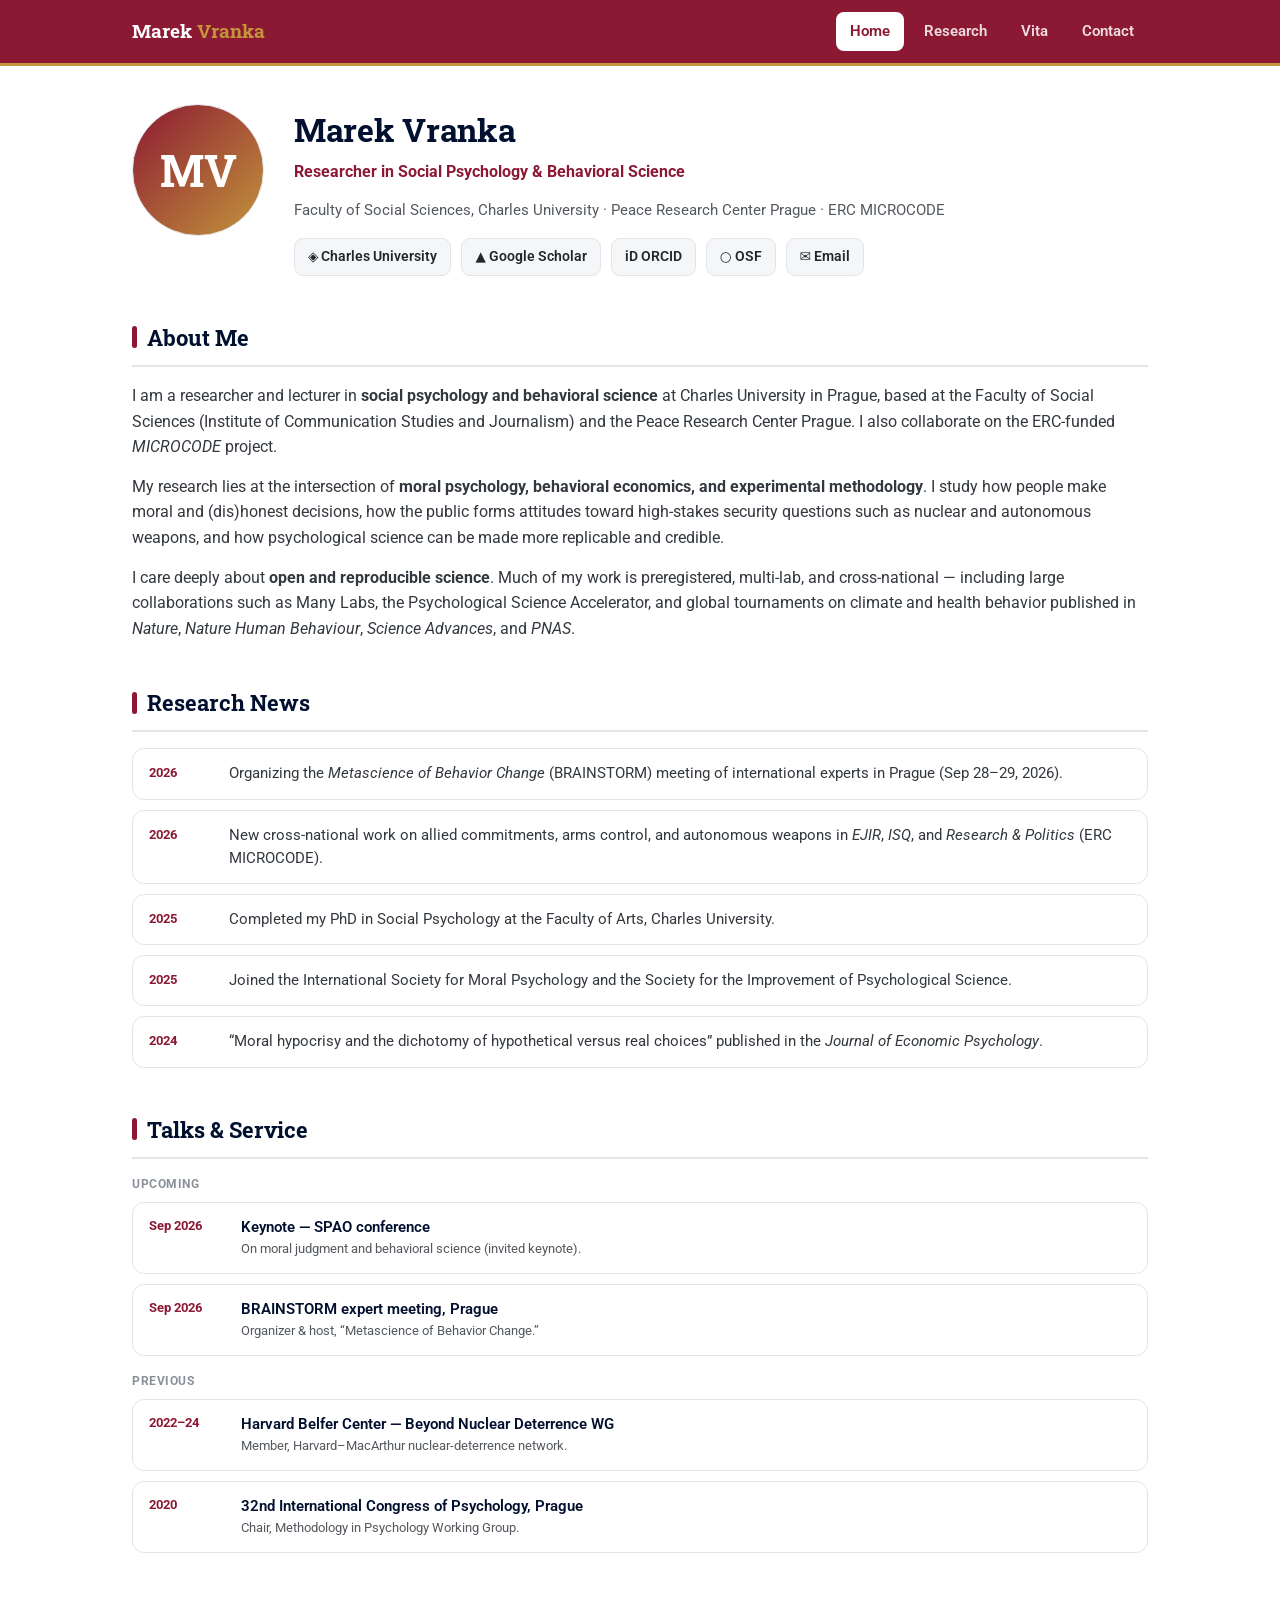
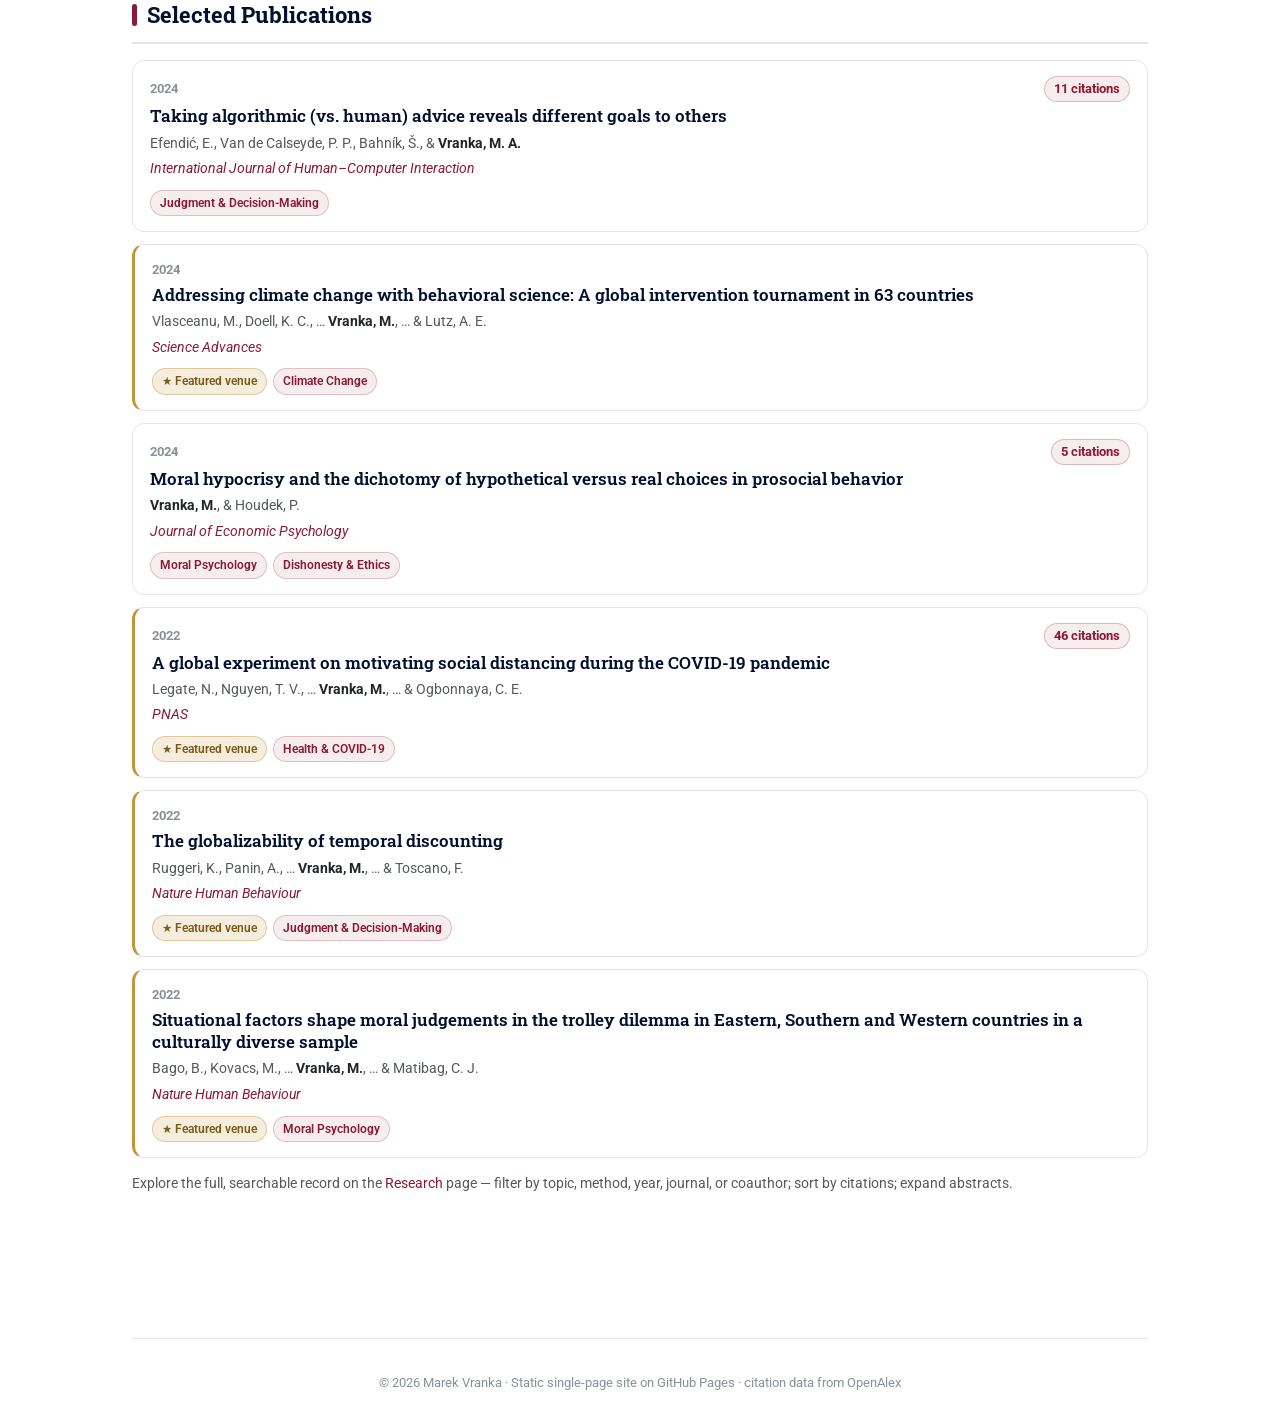
==== commit ab3d887a: "Add files via upload" ====
--- a/index.html
+++ b/index.html
@@ -2,102 +2,104 @@
 <meta charset="utf-8"><meta name="viewport" content="width=device-width, initial-scale=1.0">
 <title>Marek Vranka | Research Website</title>
 <meta name="description" content="Marek Vranka — social psychology & behavioral science, Charles University Prague. Moral psychology, (dis)honesty, security attitudes, open science.">
-<link rel="preconnect" href="https://fonts.googleapis.com"><link href="https://fonts.googleapis.com/css2?family=Inter:wght@400;500;600;700;800&display=swap" rel="stylesheet">
+<link rel="preconnect" href="https://fonts.googleapis.com"><link href="https://fonts.googleapis.com/css2?family=Roboto:wght@400;500;700&family=Roboto+Slab:wght@500;600;700&display=swap" rel="stylesheet">
 <style>
-:root{--bg:#0d1117;--panel:#161b22;--panel2:#1c2128;--border:#30363d;--text:#e6edf3;--muted:#8b949e;--dim:#6e7681;--purple:#c9a0dc;--green:#7ee787;--blue:#79c0ff;--radius:14px}
+:root{--bg:#ffffff;--panel:#ffffff;--panel2:#f5f6f8;--border:#e2e5ea;--text:#22262b;--muted:#54595f;--dim:#8a9099;--maroon:#8c1933;--maroon-d:#6f142a;--navy:#00102e;--gold:#c2953b;--olive:#7a5c14;--radius:12px}
 *{box-sizing:border-box}html{scroll-behavior:smooth}
-body{margin:0;background:var(--bg);color:var(--text);font-family:Inter,system-ui,-apple-system,Segoe UI,Roboto,sans-serif;line-height:1.6;font-size:16px;-webkit-font-smoothing:antialiased}
-a{color:var(--blue);text-decoration:none}a:hover{text-decoration:underline}
+body{margin:0;background:var(--bg);color:var(--text);font-family:Roboto,system-ui,-apple-system,Segoe UI,Arial,sans-serif;line-height:1.6;font-size:16px;-webkit-font-smoothing:antialiased}
+a{color:var(--maroon);text-decoration:none}a:hover{text-decoration:underline}
 .wrap{max-width:1060px;margin:0 auto;padding:0 22px}
-header.nav{position:sticky;top:0;z-index:50;background:rgba(22,27,34,.85);backdrop-filter:blur(10px);border-bottom:1px solid var(--border)}
+h1,h2,h3{font-family:"Roboto Slab",Georgia,serif;color:var(--navy)}
+header.nav{position:sticky;top:0;z-index:50;background:var(--maroon);border-bottom:3px solid var(--gold)}
 .nav-in{max-width:1060px;margin:0 auto;padding:12px 22px;display:flex;align-items:center;gap:20px}
-.brand{font-weight:700;font-size:17px}.brand span{color:var(--purple)}
+.brand{font-family:"Roboto Slab",serif;font-weight:700;font-size:19px;color:#fff}.brand span{color:var(--gold)}
 .nav-links{margin-left:auto;display:flex;gap:6px;flex-wrap:wrap}
-.nav-links button{background:none;border:0;color:var(--muted);font:inherit;font-weight:600;padding:8px 14px;border-radius:9px;cursor:pointer;font-size:14.5px}
-.nav-links button:hover{color:var(--text);background:var(--panel2)}
-.nav-links button.active{color:var(--bg);background:var(--purple)}
+.nav-links button{background:none;border:0;color:rgba(255,255,255,.85);font:inherit;font-weight:600;padding:8px 14px;border-radius:8px;cursor:pointer;font-size:14.5px}
+.nav-links button:hover{color:#fff;background:rgba(255,255,255,.15)}
+.nav-links button.active{color:var(--maroon);background:#fff}
 .page{display:none;padding:38px 0 80px;animation:fade .4s}.page.on{display:block}
 @keyframes fade{from{opacity:0;transform:translateY(6px)}to{opacity:1;transform:none}}
 .hero{display:flex;gap:30px;align-items:flex-start;flex-wrap:wrap}
-.avatar{width:132px;height:132px;border-radius:50%;flex:none;background:linear-gradient(135deg,var(--purple),var(--blue));display:flex;align-items:center;justify-content:center;font-size:44px;font-weight:700;color:#0d1117;border:1px solid var(--border)}
+.avatar{width:132px;height:132px;border-radius:50%;flex:none;background:linear-gradient(135deg,var(--maroon),var(--gold));display:flex;align-items:center;justify-content:center;font-size:44px;font-weight:700;color:#fff;font-family:"Roboto Slab",serif;border:1px solid var(--border)}
 .hero-body{flex:1;min-width:300px}
-h1{font-size:30px;margin:0 0 4px;letter-spacing:-.4px}
-.subtitle{color:var(--purple);font-weight:600;margin:0 0 14px}
+h1{font-size:32px;margin:0 0 4px;letter-spacing:-.3px}
+.subtitle{color:var(--maroon);font-weight:700;margin:0 0 14px;font-family:Roboto,sans-serif}
 .affil{color:var(--muted);font-size:14.5px;margin-bottom:16px}
 .socials{display:flex;gap:10px;flex-wrap:wrap;margin-top:8px}
 .socials a{display:inline-flex;align-items:center;gap:7px;background:var(--panel2);border:1px solid var(--border);padding:7px 13px;border-radius:9px;color:var(--text);font-size:13.5px;font-weight:600}
-.socials a:hover{border-color:var(--purple);text-decoration:none}
-h2.sec{font-size:20px;margin:44px 0 16px;padding-bottom:10px;border-bottom:1px solid var(--border);display:flex;align-items:center;gap:10px}
-h2.sec::before{content:"";width:4px;height:20px;background:var(--purple);border-radius:3px}
-.about p{color:#c9d1d9;margin:0 0 14px}
+.socials a:hover{border-color:var(--maroon);color:var(--maroon);text-decoration:none}
+h2.sec{font-size:22px;margin:44px 0 16px;padding-bottom:10px;border-bottom:2px solid var(--border);display:flex;align-items:center;gap:10px}
+h2.sec::before{content:"";width:5px;height:22px;background:var(--maroon);border-radius:3px}
+.about p{color:#33383e;margin:0 0 14px}
 .news{list-style:none;padding:0;margin:0;display:grid;gap:10px}
 .news li{display:flex;gap:14px;background:var(--panel);border:1px solid var(--border);border-radius:12px;padding:13px 16px}
-.news .yr{color:var(--green);font-weight:700;font-size:13px;flex:none;width:66px;padding-top:1px}
-.news .tx{color:#c9d1d9;font-size:14.5px}
+.news .yr{color:var(--maroon);font-weight:700;font-size:13px;flex:none;width:66px;padding-top:1px}
+.news .tx{color:#33383e;font-size:14.5px}
 .dash{display:grid;grid-template-columns:repeat(4,1fr);gap:14px;margin:6px 0 8px}
-.stat{background:var(--panel);border:1px solid var(--border);border-radius:var(--radius);padding:20px 16px;text-align:center}
-.stat .n{font-size:30px;font-weight:800;color:var(--purple);letter-spacing:-.5px}
+.stat{background:var(--panel2);border:1px solid var(--border);border-radius:var(--radius);padding:20px 16px;text-align:center}
+.stat .n{font-size:30px;font-weight:700;color:var(--maroon);font-family:"Roboto Slab",serif;letter-spacing:-.5px}
 .stat .l{color:var(--muted);font-size:12.5px;font-weight:600;text-transform:uppercase;letter-spacing:.5px;margin-top:4px}
 .stat .src{color:var(--dim);font-size:11px;margin-top:2px}
-.topcited{background:var(--panel);border:1px solid var(--border);border-radius:var(--radius);padding:16px 18px;margin:18px 0 4px}
-.topcited h3{margin:0 0 12px;font-size:14px;color:var(--green);text-transform:uppercase;letter-spacing:.5px}
+.topcited{background:var(--panel2);border:1px solid var(--border);border-radius:var(--radius);padding:16px 18px;margin:18px 0 4px}
+.topcited h3{margin:0 0 12px;font-size:13px;color:var(--maroon);text-transform:uppercase;letter-spacing:.5px;font-family:Roboto,sans-serif}
 .tc-row{display:flex;gap:12px;align-items:baseline;padding:7px 0;border-top:1px solid var(--border);cursor:pointer}
 .tc-row:first-of-type{border-top:0}
-.tc-c{color:var(--purple);font-weight:800;font-size:15px;flex:none;width:52px;text-align:right}
-.tc-t{font-size:13.5px;color:#c9d1d9}.tc-row:hover .tc-t{color:var(--text)}
-.pub{background:var(--panel);border:1px solid var(--border);border-radius:12px;padding:15px 17px;margin-bottom:12px;transition:border-color .15s}
-.pub:hover{border-color:#484f58}.pub.hl{border-left:3px solid var(--green)}
+.tc-c{color:var(--maroon);font-weight:700;font-size:15px;flex:none;width:52px;text-align:right;font-family:"Roboto Slab",serif}
+.tc-t{font-size:13.5px;color:#33383e}.tc-row:hover .tc-t{color:var(--maroon)}
+.pub{background:var(--panel);border:1px solid var(--border);border-radius:12px;padding:15px 17px;margin-bottom:12px;transition:border-color .15s,box-shadow .15s}
+.pub:hover{border-color:var(--maroon);box-shadow:0 1px 6px rgba(140,25,51,.08)}
+.pub.hl{border-left:3px solid var(--gold)}
 .pub .top{display:flex;justify-content:space-between;gap:10px;align-items:baseline}
 .pub .yr-badge{color:var(--dim);font-weight:700;font-size:13px}
-.pub .cbadge{color:var(--purple);font-weight:700;font-size:12.5px;background:rgba(201,160,220,.12);border:1px solid rgba(201,160,220,.3);padding:2px 9px;border-radius:20px;white-space:nowrap}
-.pub h3{margin:3px 0 5px;font-size:16px;line-height:1.35;font-weight:650;color:var(--text);cursor:pointer}
-.pub h3:hover{color:var(--purple)}
-.pub h3 .caret{color:var(--dim);font-size:12px;margin-right:6px}
-.pub .auth{color:var(--muted);font-size:13.5px;margin-bottom:4px}.pub .auth b{color:#c9d1d9}
-.pub .jr{color:var(--blue);font-style:italic;font-size:13.5px}
+.pub .cbadge{color:var(--maroon);font-weight:700;font-size:12.5px;background:rgba(140,25,51,.08);border:1px solid rgba(140,25,51,.25);padding:2px 9px;border-radius:20px;white-space:nowrap}
+.pub h3{margin:3px 0 5px;font-size:16.5px;line-height:1.35;font-weight:600;color:var(--navy);cursor:pointer}
+.pub h3:hover{color:var(--maroon)}
+.pub h3 .caret{color:var(--maroon);font-size:12px;margin-right:6px}
+.pub .auth{color:var(--muted);font-size:13.5px;margin-bottom:4px}.pub .auth b{color:var(--text)}
+.pub .jr{color:var(--maroon);font-style:italic;font-size:13.5px}
 .pub .tags{margin-top:10px;display:flex;gap:6px;flex-wrap:wrap}
 .tag{font-size:11.5px;font-weight:600;padding:3px 9px;border-radius:20px;border:1px solid transparent}
-.tag.t{color:var(--purple);background:rgba(201,160,220,.12);border-color:rgba(201,160,220,.3)}
-.tag.m{color:var(--green);background:rgba(126,231,135,.1);border-color:rgba(126,231,135,.28)}
-.tag.star{color:var(--green);background:rgba(126,231,135,.12);border-color:rgba(126,231,135,.3)}
-.tag.oa{color:var(--blue);background:rgba(121,192,255,.1);border-color:rgba(121,192,255,.3)}
-.abs{display:none;margin-top:12px;padding:12px 14px;background:var(--bg);border:1px solid var(--border);border-radius:9px;font-size:13.5px;color:#c9d1d9}
+.tag.t{color:var(--maroon);background:rgba(140,25,51,.08);border-color:rgba(140,25,51,.22)}
+.tag.m{color:var(--olive);background:rgba(194,149,59,.14);border-color:rgba(194,149,59,.38)}
+.tag.star{color:var(--olive);background:rgba(194,149,59,.16);border-color:rgba(194,149,59,.4)}
+.tag.oa{color:var(--navy);background:rgba(0,16,46,.06);border-color:rgba(0,16,46,.2)}
+.abs{display:none;margin-top:12px;padding:12px 14px;background:var(--panel2);border:1px solid var(--border);border-radius:9px;font-size:13.5px;color:#33383e}
 .pub.open .abs{display:block}
 .acts{margin-top:11px;display:flex;gap:8px;flex-wrap:wrap}
 .acts button,.acts a{display:inline-flex;align-items:center;gap:5px;background:var(--panel2);border:1px solid var(--border);color:var(--muted);font:inherit;font-size:12px;font-weight:600;padding:5px 10px;border-radius:8px;cursor:pointer}
-.acts button:hover,.acts a:hover{color:var(--text);border-color:var(--purple);text-decoration:none}
-.controls{background:var(--panel);border:1px solid var(--border);border-radius:var(--radius);padding:16px 18px;margin:20px 0 22px}
-#searchInput{width:100%;background:var(--bg);border:1px solid var(--border);border-radius:10px;color:var(--text);padding:11px 14px;font:inherit;font-size:14.5px;margin-bottom:14px}
-#searchInput:focus{outline:none;border-color:var(--purple)}
+.acts button:hover,.acts a:hover{color:var(--maroon);border-color:var(--maroon);text-decoration:none}
+.controls{background:var(--panel2);border:1px solid var(--border);border-radius:var(--radius);padding:16px 18px;margin:20px 0 22px}
+#searchInput{width:100%;background:#fff;border:1px solid var(--border);border-radius:10px;color:var(--text);padding:11px 14px;font:inherit;font-size:14.5px;margin-bottom:14px}
+#searchInput:focus{outline:none;border-color:var(--maroon)}
 .fgroup{margin-bottom:11px}
 .fgroup .flabel{color:var(--dim);font-size:11.5px;font-weight:700;text-transform:uppercase;letter-spacing:.6px;margin-bottom:7px}
 .chips{display:flex;gap:7px;flex-wrap:wrap}
-.chip{background:var(--panel2);border:1px solid var(--border);color:var(--muted);font:inherit;font-size:12.5px;font-weight:600;padding:5px 11px;border-radius:20px;cursor:pointer}
-.chip:hover{color:var(--text)}
-.chip.on{color:var(--bg);background:var(--purple);border-color:var(--purple)}
-.chip.on.mm{background:var(--green);border-color:var(--green)}
-.chip.yr.on{background:var(--blue);border-color:var(--blue)}
+.chip{background:#fff;border:1px solid var(--border);color:var(--muted);font:inherit;font-size:12.5px;font-weight:600;padding:5px 11px;border-radius:20px;cursor:pointer}
+.chip:hover{color:var(--text);border-color:var(--dim)}
+.chip.on{color:#fff;background:var(--maroon);border-color:var(--maroon)}
+.chip.on.mm{background:var(--gold);border-color:var(--gold);color:#3d2d08}
+.chip.yr.on{background:var(--navy);border-color:var(--navy);color:#fff}
 .toggles{display:flex;gap:16px;flex-wrap:wrap;margin-top:6px;padding-top:12px;border-top:1px solid var(--border)}
 .toggles label{display:flex;align-items:center;gap:7px;color:var(--muted);font-size:13px;font-weight:600;cursor:pointer}
-.toggles input{accent-color:var(--purple)}
+.toggles input{accent-color:var(--maroon)}
 .rowflex{display:flex;justify-content:space-between;align-items:center;flex-wrap:wrap;gap:10px;margin-bottom:16px}
-.count{color:var(--muted);font-size:13.5px}.count b{color:var(--purple)}
-#sortOrder,#journalFilter{background:var(--panel2);border:1px solid var(--border);color:var(--text);border-radius:9px;padding:7px 11px;font:inherit;font-size:13px}
-.yearhead{color:var(--green);font-weight:700;font-size:15px;margin:22px 0 10px;border-bottom:1px dashed var(--border);padding-bottom:6px}
+.count{color:var(--muted);font-size:13.5px}.count b{color:var(--maroon)}
+#sortOrder,#journalFilter{background:#fff;border:1px solid var(--border);color:var(--text);border-radius:9px;padding:7px 11px;font:inherit;font-size:13px}
+.yearhead{color:var(--maroon);font-weight:700;font-size:15px;margin:22px 0 10px;border-bottom:1px dashed var(--border);padding-bottom:6px;font-family:"Roboto Slab",serif}
 .talks{display:grid;gap:10px}
 .talk{display:flex;gap:14px;background:var(--panel);border:1px solid var(--border);border-radius:12px;padding:13px 16px}
-.talk .when{color:var(--green);font-weight:700;font-size:13px;flex:none;width:78px}
-.talk .tt{font-weight:650;font-size:14.5px}.talk .td{color:var(--muted);font-size:13px}
+.talk .when{color:var(--maroon);font-weight:700;font-size:13px;flex:none;width:78px}
+.talk .tt{font-weight:600;font-size:14.5px;color:var(--navy)}.talk .td{color:var(--muted);font-size:13px}
 .cv-grid{display:grid;gap:8px}
 .cv-item{display:flex;gap:16px;background:var(--panel);border:1px solid var(--border);border-radius:11px;padding:13px 16px}
-.cv-item .when{color:var(--green);font-weight:700;font-size:13px;flex:none;width:96px}
-.cv-item .what .t1{font-weight:650;font-size:14.5px}.cv-item .what .t2{color:var(--muted);font-size:13.5px}
+.cv-item .when{color:var(--maroon);font-weight:700;font-size:13px;flex:none;width:96px}
+.cv-item .what .t1{font-weight:600;font-size:14.5px;color:var(--navy)}.cv-item .what .t2{color:var(--muted);font-size:13.5px}
 .pill-row{display:flex;gap:8px;flex-wrap:wrap}
-.pill{background:var(--panel2);border:1px solid var(--border);border-radius:20px;padding:6px 13px;font-size:13px;font-weight:600;color:var(--purple)}
-.toast{position:fixed;bottom:24px;left:50%;transform:translateX(-50%);background:var(--purple);color:#0d1117;font-weight:700;font-size:13.5px;padding:10px 18px;border-radius:10px;opacity:0;transition:opacity .2s;pointer-events:none;z-index:99}
+.pill{background:var(--panel2);border:1px solid var(--border);border-radius:20px;padding:6px 13px;font-size:13px;font-weight:600;color:var(--maroon)}
+.toast{position:fixed;bottom:24px;left:50%;transform:translateX(-50%);background:var(--maroon);color:#fff;font-weight:700;font-size:13.5px;padding:10px 18px;border-radius:10px;opacity:0;transition:opacity .2s;pointer-events:none;z-index:99}
 .toast.show{opacity:1}
 .foot{color:var(--dim);font-size:13px;text-align:center;padding:34px 0 10px;border-top:1px solid var(--border);margin-top:50px}
-@media(max-width:720px){.dash{grid-template-columns:repeat(2,1fr)}h1{font-size:25px}.cv-item .when{width:70px}}
+@media(max-width:720px){.dash{grid-template-columns:repeat(2,1fr)}h1{font-size:26px}.cv-item .when{width:70px}}
 </style></head><body>
 <header class="nav"><div class="nav-in"><div class="brand">Marek <span>Vranka</span></div>
 <nav class="nav-links"><button data-p="home" class="active">Home</button><button data-p="research">Research</button><button data-p="vita">Vita</button><button data-p="contact">Contact</button></nav></div></header>
@@ -113,8 +115,8 @@
  <div style="color:var(--dim);font-size:12px;font-weight:700;text-transform:uppercase;letter-spacing:.5px;margin-bottom:8px">Upcoming</div>
  <div class="talks"><div class="talk"><div class="when">Sep 2026</div><div><div class="tt">Keynote — SPAO conference</div><div class="td">On moral judgment and behavioral science (invited keynote).</div></div></div><div class="talk"><div class="when">Sep 2026</div><div><div class="tt">BRAINSTORM expert meeting, Prague</div><div class="td">Organizer & host, “Metascience of Behavior Change.”</div></div></div></div>
  <div style="color:var(--dim);font-size:12px;font-weight:700;text-transform:uppercase;letter-spacing:.5px;margin:16px 0 8px">Previous</div>
- <div class="talks"><div class="talk"><div class="when">2020</div><div><div class="tt">32nd International Congress of Psychology, Prague</div><div class="td">Chair, Methodology in Psychology Working Group.</div></div></div><div class="talk"><div class="when">2022–24</div><div><div class="tt">Harvard Belfer Center — Beyond Nuclear Deterrence WG</div><div class="td">Member, Harvard–MacArthur nuclear-deterrence network.</div></div></div></div>
- <h2 class="sec">Selected Publications</h2><div class="pub "><div class="top"><div class="yr-badge">2024</div><span class="cbadge">11 citations</span></div><h3 style="cursor:default">Taking algorithmic (vs. human) advice reveals different goals to others</h3><div class="auth">Efendić, E., Van de Calseyde, P. P., Bahník, Š., & <b><b>Vranka, M.</b> A.</b></div><div class="jr">International Journal of Human–Computer Interaction</div><div class="tags"><span class="tag t">Judgment & Decision-Making</span></div></div><div class="pub hl"><div class="top"><div class="yr-badge">2022</div><span class="cbadge">46 citations</span></div><h3 style="cursor:default">A global experiment on motivating social distancing during the COVID-19 pandemic</h3><div class="auth">Legate, N., Nguyen, T. V., … <b>Vranka, M.</b>, … & Ogbonnaya, C. E.</div><div class="jr">PNAS</div><div class="tags"><span class="tag star">★ Featured venue</span><span class="tag t">Health & COVID-19</span></div></div><div class="pub hl"><div class="top"><div class="yr-badge">2022</div></div><h3 style="cursor:default">The globalizability of temporal discounting</h3><div class="auth">Ruggeri, K., Panin, A., … <b>Vranka, M.</b>, … & Toscano, F.</div><div class="jr">Nature Human Behaviour</div><div class="tags"><span class="tag star">★ Featured venue</span><span class="tag t">Judgment & Decision-Making</span></div></div><div class="pub hl"><div class="top"><div class="yr-badge">2024</div></div><h3 style="cursor:default">Addressing climate change with behavioral science: A global intervention tournament in 63 countries</h3><div class="auth">Vlasceanu, M., Doell, K. C., … <b>Vranka, M.</b>, … & Lutz, A. E.</div><div class="jr">Science Advances</div><div class="tags"><span class="tag star">★ Featured venue</span><span class="tag t">Climate Change</span></div></div><div class="pub "><div class="top"><div class="yr-badge">2024</div><span class="cbadge">5 citations</span></div><h3 style="cursor:default">Moral hypocrisy and the dichotomy of hypothetical versus real choices in prosocial behavior</h3><div class="auth"><b>Vranka, M.</b>, & Houdek, P.</div><div class="jr">Journal of Economic Psychology</div><div class="tags"><span class="tag t">Moral Psychology</span><span class="tag t">Dishonesty & Ethics</span></div></div><div class="pub hl"><div class="top"><div class="yr-badge">2022</div></div><h3 style="cursor:default">Situational factors shape moral judgements in the trolley dilemma in Eastern, Southern and Western countries in a culturally diverse sample</h3><div class="auth">Bago, B., Kovacs, M., … <b>Vranka, M.</b>, … & Matibag, C. J.</div><div class="jr">Nature Human Behaviour</div><div class="tags"><span class="tag star">★ Featured venue</span><span class="tag t">Moral Psychology</span></div></div>
+ <div class="talks"><div class="talk"><div class="when">2022–24</div><div><div class="tt">Harvard Belfer Center — Beyond Nuclear Deterrence WG</div><div class="td">Member, Harvard–MacArthur nuclear-deterrence network.</div></div></div><div class="talk"><div class="when">2020</div><div><div class="tt">32nd International Congress of Psychology, Prague</div><div class="td">Chair, Methodology in Psychology Working Group.</div></div></div></div>
+ <h2 class="sec">Selected Publications</h2><div class="pub "><div class="top"><div class="yr-badge">2024</div><span class="cbadge">11 citations</span></div><h3 style="cursor:default">Taking algorithmic (vs. human) advice reveals different goals to others</h3><div class="auth">Efendić, E., Van de Calseyde, P. P., Bahník, Š., & <b><b>Vranka, M.</b> A.</b></div><div class="jr">International Journal of Human–Computer Interaction</div><div class="tags"><span class="tag t">Judgment & Decision-Making</span></div></div><div class="pub hl"><div class="top"><div class="yr-badge">2024</div></div><h3 style="cursor:default">Addressing climate change with behavioral science: A global intervention tournament in 63 countries</h3><div class="auth">Vlasceanu, M., Doell, K. C., … <b>Vranka, M.</b>, … & Lutz, A. E.</div><div class="jr">Science Advances</div><div class="tags"><span class="tag star">★ Featured venue</span><span class="tag t">Climate Change</span></div></div><div class="pub "><div class="top"><div class="yr-badge">2024</div><span class="cbadge">5 citations</span></div><h3 style="cursor:default">Moral hypocrisy and the dichotomy of hypothetical versus real choices in prosocial behavior</h3><div class="auth"><b>Vranka, M.</b>, & Houdek, P.</div><div class="jr">Journal of Economic Psychology</div><div class="tags"><span class="tag t">Moral Psychology</span><span class="tag t">Dishonesty & Ethics</span></div></div><div class="pub hl"><div class="top"><div class="yr-badge">2022</div><span class="cbadge">46 citations</span></div><h3 style="cursor:default">A global experiment on motivating social distancing during the COVID-19 pandemic</h3><div class="auth">Legate, N., Nguyen, T. V., … <b>Vranka, M.</b>, … & Ogbonnaya, C. E.</div><div class="jr">PNAS</div><div class="tags"><span class="tag star">★ Featured venue</span><span class="tag t">Health & COVID-19</span></div></div><div class="pub hl"><div class="top"><div class="yr-badge">2022</div></div><h3 style="cursor:default">The globalizability of temporal discounting</h3><div class="auth">Ruggeri, K., Panin, A., … <b>Vranka, M.</b>, … & Toscano, F.</div><div class="jr">Nature Human Behaviour</div><div class="tags"><span class="tag star">★ Featured venue</span><span class="tag t">Judgment & Decision-Making</span></div></div><div class="pub hl"><div class="top"><div class="yr-badge">2022</div></div><h3 style="cursor:default">Situational factors shape moral judgements in the trolley dilemma in Eastern, Southern and Western countries in a culturally diverse sample</h3><div class="auth">Bago, B., Kovacs, M., … <b>Vranka, M.</b>, … & Matibag, C. J.</div><div class="jr">Nature Human Behaviour</div><div class="tags"><span class="tag star">★ Featured venue</span><span class="tag t">Moral Psychology</span></div></div>
  <p style="color:var(--muted);font-size:14px;margin-top:14px">Explore the full, searchable record on the <a href="#" data-goto="research">Research</a> page — filter by topic, method, year, journal, or coauthor; sort by citations; expand abstracts.</p>
 </div></main>
 
@@ -149,10 +151,10 @@
 <main id="vita" class="page"><div class="wrap">
  <h1>Vita</h1>
  <h2 class="sec">Education</h2><div class="cv-grid"><div class="cv-item"><div class="when">2025</div><div class="what"><div class="t1">PhD, Social Psychology</div><div class="t2">Faculty of Arts, Dept. of Psychology, Charles University — Supervisors: Prof. Lenka Šulová & Doc. Ilona Gillernová; Mentor: Dr. Petr Boschek</div></div></div><div class="cv-item"><div class="when">2014</div><div class="what"><div class="t1">MSc, Corporate Economics & Management</div><div class="t2">Faculty of Business Administration, Prague University of Economics and Business (Minor: Behavioral Economics)</div></div></div><div class="cv-item"><div class="when">2012</div><div class="what"><div class="t1">MA, Psychology</div><div class="t2">Faculty of Arts, Dept. of Psychology, Charles University</div></div></div></div>
- <h2 class="sec">Positions</h2><div class="cv-grid"><div class="cv-item"><div class="when">2016 –</div><div class="what"><div class="t1">Researcher & Lecturer</div><div class="t2">Faculty of Social Sciences, Dept. of Marketing Communication & PR, Charles University</div></div></div><div class="cv-item"><div class="when">2018 –</div><div class="what"><div class="t1">Researcher</div><div class="t2">Peace Research Center Prague, Faculty of Social Sciences, Charles University</div></div></div><div class="cv-item"><div class="when">2017 – 2024</div><div class="what"><div class="t1">Researcher; Head of CEVYZ Lab (2020–2024)</div><div class="t2">Faculty of Business Administration, Prague University of Economics and Business</div></div></div><div class="cv-item"><div class="when">2018 – 2021</div><div class="what"><div class="t1">Deputy Head of Department</div><div class="t2">Faculty of Social Sciences, Charles University</div></div></div><div class="cv-item"><div class="when">2016 – 2019</div><div class="what"><div class="t1">Researcher</div><div class="t2">National Institute of Mental Health, Klecany</div></div></div><div class="cv-item"><div class="when">2012 – 2020</div><div class="what"><div class="t1">Lecturer</div><div class="t2">Faculty of Arts, Dept. of Psychology, Charles University</div></div></div></div>
+ <h2 class="sec">Positions</h2><div class="cv-grid"><div class="cv-item"><div class="when">2018 –</div><div class="what"><div class="t1">Researcher</div><div class="t2">Peace Research Center Prague, Faculty of Social Sciences, Charles University</div></div></div><div class="cv-item"><div class="when">2016 –</div><div class="what"><div class="t1">Researcher & Lecturer</div><div class="t2">Faculty of Social Sciences, Dept. of Marketing Communication & PR, Charles University</div></div></div><div class="cv-item"><div class="when">2017 – 2024</div><div class="what"><div class="t1">Researcher; Head of CEVYZ Lab (2020–2024)</div><div class="t2">Faculty of Business Administration, Prague University of Economics and Business</div></div></div><div class="cv-item"><div class="when">2018 – 2021</div><div class="what"><div class="t1">Deputy Head of Department</div><div class="t2">Faculty of Social Sciences, Charles University</div></div></div><div class="cv-item"><div class="when">2016 – 2019</div><div class="what"><div class="t1">Researcher</div><div class="t2">National Institute of Mental Health, Klecany</div></div></div><div class="cv-item"><div class="when">2012 – 2020</div><div class="what"><div class="t1">Lecturer</div><div class="t2">Faculty of Arts, Dept. of Psychology, Charles University</div></div></div></div>
  <h2 class="sec">Teaching</h2><div class="pill-row"><span class="pill">Social Psychology</span><span class="pill">Methodology</span><span class="pill">Statistics</span><span class="pill">Moral Psychology</span><span class="pill">Well-being</span><span class="pill">Behavioral Economics</span><span class="pill">Open Science</span><span class="pill">Experimental Psychology</span></div>
  <p style="color:var(--muted);font-size:13.5px;margin-top:12px">Supervision: 50+ bachelor and 25+ master students (Charles University).</p>
- <h2 class="sec">Service &amp; Organization</h2><div class="cv-grid"><div class="cv-item"><div class="when">2026</div><div class="what"><div class="t1">Organizer, <em>Metascience of Behavior Change</em> (BRAINSTORM) expert meeting, Prague</div></div></div><div class="cv-item"><div class="when">2020</div><div class="what"><div class="t1">Chair, Methodology in Psychology Working Group, 32nd International Congress of Psychology, Prague</div></div></div><div class="cv-item"><div class="when">2022 –</div><div class="what"><div class="t1">Reviewer, Grant Agency of Charles University</div></div></div><div class="cv-item"><div class="when">2019 –</div><div class="what"><div class="t1">Reviewer, Technology Agency of the Czech Republic</div></div></div><div class="cv-item"><div class="when">2013 –</div><div class="what"><div class="t1">Journal reviewer (Royal Society Open Science, JBDM, Applied Economics, JBEE, Czechoslovak Psychology, …)</div></div></div><div class="cv-item"><div class="when">2022 – 2024</div><div class="what"><div class="t1">Member, Harvard Belfer Center — Beyond Nuclear Deterrence Working Group</div></div></div></div>
+ <h2 class="sec">Service &amp; Organization</h2><div class="cv-grid"><div class="cv-item"><div class="when">2026</div><div class="what"><div class="t1">Organizer, <em>Metascience of Behavior Change</em> (BRAINSTORM) expert meeting, Prague</div></div></div><div class="cv-item"><div class="when">2022 –</div><div class="what"><div class="t1">Reviewer, Grant Agency of Charles University</div></div></div><div class="cv-item"><div class="when">2022 – 2024</div><div class="what"><div class="t1">Member, Harvard Belfer Center — Beyond Nuclear Deterrence Working Group</div></div></div><div class="cv-item"><div class="when">2020</div><div class="what"><div class="t1">Chair, Methodology in Psychology Working Group, 32nd International Congress of Psychology, Prague</div></div></div><div class="cv-item"><div class="when">2019 –</div><div class="what"><div class="t1">Reviewer, Technology Agency of the Czech Republic</div></div></div><div class="cv-item"><div class="when">2013 –</div><div class="what"><div class="t1">Journal reviewer (Royal Society Open Science, JBDM, Applied Economics, JBEE, Czechoslovak Psychology, …)</div></div></div></div>
  <h2 class="sec">Memberships</h2><div class="cv-grid"><div class="cv-item"><div class="when">2026 –</div><div class="what"><div class="t1">International Society for Moral Psychology</div></div></div><div class="cv-item"><div class="when">2025 –</div><div class="what"><div class="t1">Society for the Improvement of Psychological Science</div></div></div><div class="cv-item"><div class="when">2017 –</div><div class="what"><div class="t1">Psychological Science Accelerator Network</div></div></div><div class="cv-item"><div class="when">2016 –</div><div class="what"><div class="t1">Society for Judgment and Decision Making</div></div></div></div>
 </div></main>
 
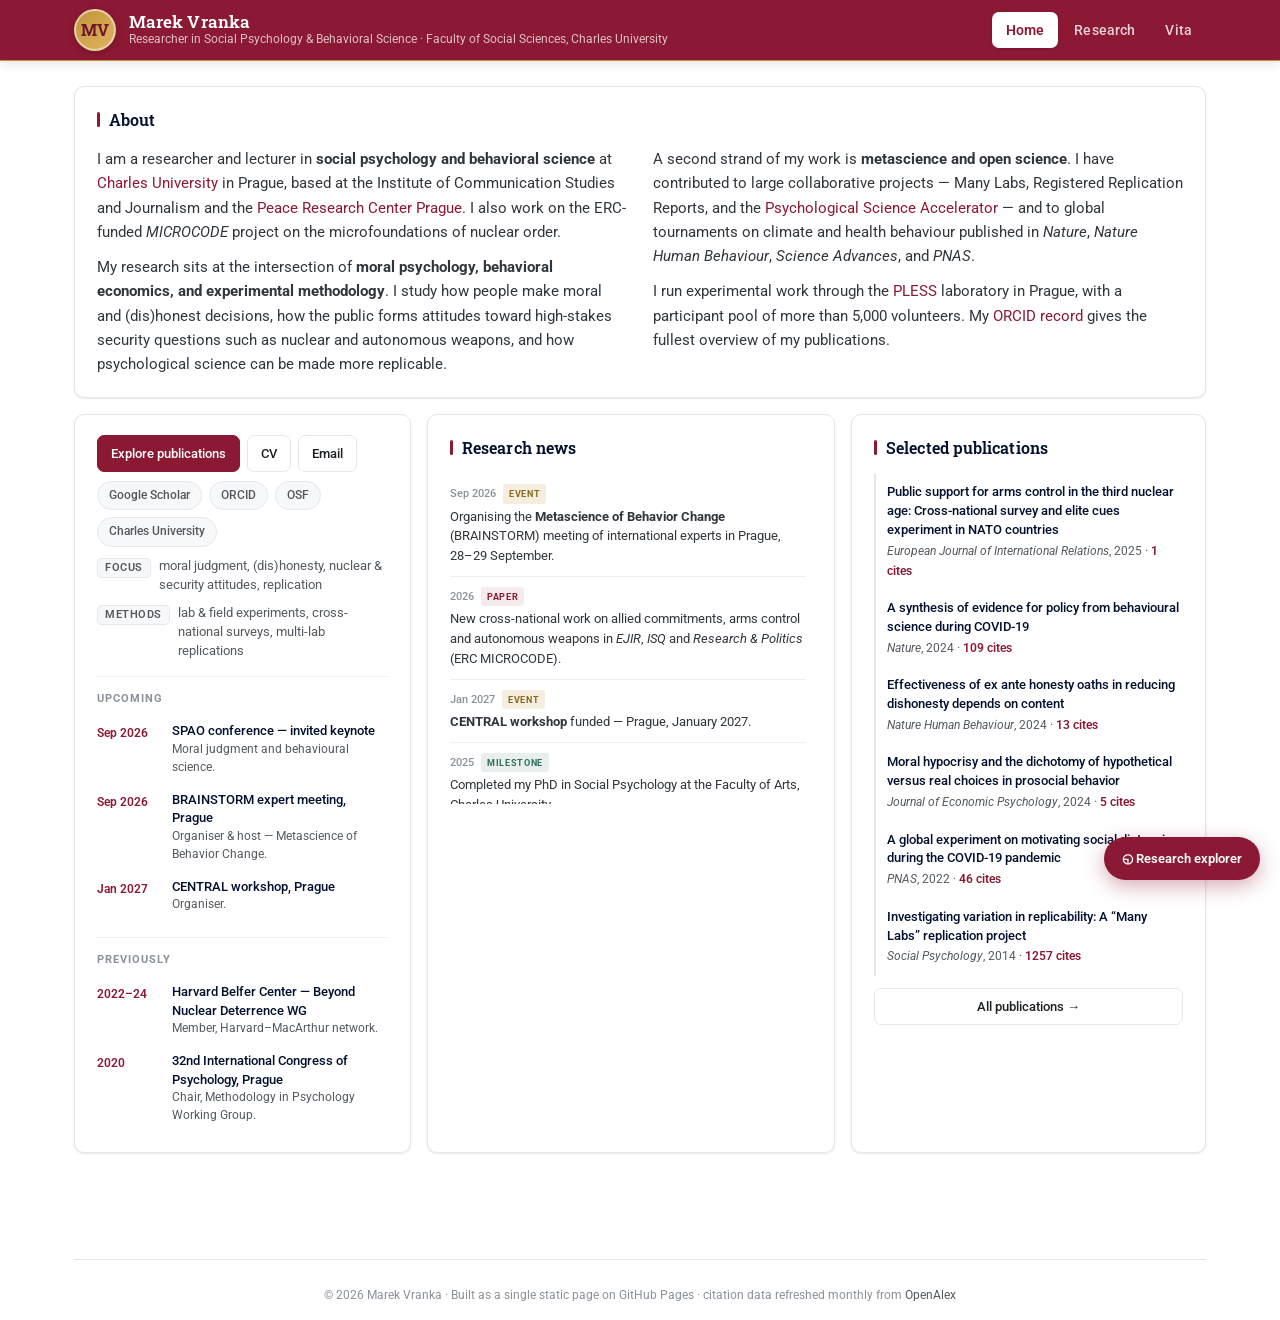
==== commit b8c38a25: "Add files via upload" ====
--- a/index.html
+++ b/index.html
@@ -1,249 +1,824 @@
-<!DOCTYPE html><html lang="en"><head>
-<meta charset="utf-8"><meta name="viewport" content="width=device-width, initial-scale=1.0">
-<title>Marek Vranka | Research Website</title>
-<meta name="description" content="Marek Vranka — social psychology & behavioral science, Charles University Prague. Moral psychology, (dis)honesty, security attitudes, open science.">
-<link rel="preconnect" href="https://fonts.googleapis.com"><link href="https://fonts.googleapis.com/css2?family=Roboto:wght@400;500;700&family=Roboto+Slab:wght@500;600;700&display=swap" rel="stylesheet">
-<style>
-:root{--bg:#ffffff;--panel:#ffffff;--panel2:#f5f6f8;--border:#e2e5ea;--text:#22262b;--muted:#54595f;--dim:#8a9099;--maroon:#8c1933;--maroon-d:#6f142a;--navy:#00102e;--gold:#c2953b;--olive:#7a5c14;--radius:12px}
-*{box-sizing:border-box}html{scroll-behavior:smooth}
-body{margin:0;background:var(--bg);color:var(--text);font-family:Roboto,system-ui,-apple-system,Segoe UI,Arial,sans-serif;line-height:1.6;font-size:16px;-webkit-font-smoothing:antialiased}
-a{color:var(--maroon);text-decoration:none}a:hover{text-decoration:underline}
-.wrap{max-width:1060px;margin:0 auto;padding:0 22px}
-h1,h2,h3{font-family:"Roboto Slab",Georgia,serif;color:var(--navy)}
-header.nav{position:sticky;top:0;z-index:50;background:var(--maroon);border-bottom:3px solid var(--gold)}
-.nav-in{max-width:1060px;margin:0 auto;padding:12px 22px;display:flex;align-items:center;gap:20px}
-.brand{font-family:"Roboto Slab",serif;font-weight:700;font-size:19px;color:#fff}.brand span{color:var(--gold)}
-.nav-links{margin-left:auto;display:flex;gap:6px;flex-wrap:wrap}
-.nav-links button{background:none;border:0;color:rgba(255,255,255,.85);font:inherit;font-weight:600;padding:8px 14px;border-radius:8px;cursor:pointer;font-size:14.5px}
-.nav-links button:hover{color:#fff;background:rgba(255,255,255,.15)}
-.nav-links button.active{color:var(--maroon);background:#fff}
-.page{display:none;padding:38px 0 80px;animation:fade .4s}.page.on{display:block}
-@keyframes fade{from{opacity:0;transform:translateY(6px)}to{opacity:1;transform:none}}
-.hero{display:flex;gap:30px;align-items:flex-start;flex-wrap:wrap}
-.avatar{width:132px;height:132px;border-radius:50%;flex:none;background:linear-gradient(135deg,var(--maroon),var(--gold));display:flex;align-items:center;justify-content:center;font-size:44px;font-weight:700;color:#fff;font-family:"Roboto Slab",serif;border:1px solid var(--border)}
-.hero-body{flex:1;min-width:300px}
-h1{font-size:32px;margin:0 0 4px;letter-spacing:-.3px}
-.subtitle{color:var(--maroon);font-weight:700;margin:0 0 14px;font-family:Roboto,sans-serif}
-.affil{color:var(--muted);font-size:14.5px;margin-bottom:16px}
-.socials{display:flex;gap:10px;flex-wrap:wrap;margin-top:8px}
-.socials a{display:inline-flex;align-items:center;gap:7px;background:var(--panel2);border:1px solid var(--border);padding:7px 13px;border-radius:9px;color:var(--text);font-size:13.5px;font-weight:600}
-.socials a:hover{border-color:var(--maroon);color:var(--maroon);text-decoration:none}
-h2.sec{font-size:22px;margin:44px 0 16px;padding-bottom:10px;border-bottom:2px solid var(--border);display:flex;align-items:center;gap:10px}
-h2.sec::before{content:"";width:5px;height:22px;background:var(--maroon);border-radius:3px}
-.about p{color:#33383e;margin:0 0 14px}
-.news{list-style:none;padding:0;margin:0;display:grid;gap:10px}
-.news li{display:flex;gap:14px;background:var(--panel);border:1px solid var(--border);border-radius:12px;padding:13px 16px}
-.news .yr{color:var(--maroon);font-weight:700;font-size:13px;flex:none;width:66px;padding-top:1px}
-.news .tx{color:#33383e;font-size:14.5px}
-.dash{display:grid;grid-template-columns:repeat(4,1fr);gap:14px;margin:6px 0 8px}
-.stat{background:var(--panel2);border:1px solid var(--border);border-radius:var(--radius);padding:20px 16px;text-align:center}
-.stat .n{font-size:30px;font-weight:700;color:var(--maroon);font-family:"Roboto Slab",serif;letter-spacing:-.5px}
-.stat .l{color:var(--muted);font-size:12.5px;font-weight:600;text-transform:uppercase;letter-spacing:.5px;margin-top:4px}
-.stat .src{color:var(--dim);font-size:11px;margin-top:2px}
-.topcited{background:var(--panel2);border:1px solid var(--border);border-radius:var(--radius);padding:16px 18px;margin:18px 0 4px}
-.topcited h3{margin:0 0 12px;font-size:13px;color:var(--maroon);text-transform:uppercase;letter-spacing:.5px;font-family:Roboto,sans-serif}
-.tc-row{display:flex;gap:12px;align-items:baseline;padding:7px 0;border-top:1px solid var(--border);cursor:pointer}
-.tc-row:first-of-type{border-top:0}
-.tc-c{color:var(--maroon);font-weight:700;font-size:15px;flex:none;width:52px;text-align:right;font-family:"Roboto Slab",serif}
-.tc-t{font-size:13.5px;color:#33383e}.tc-row:hover .tc-t{color:var(--maroon)}
-.pub{background:var(--panel);border:1px solid var(--border);border-radius:12px;padding:15px 17px;margin-bottom:12px;transition:border-color .15s,box-shadow .15s}
-.pub:hover{border-color:var(--maroon);box-shadow:0 1px 6px rgba(140,25,51,.08)}
+<!DOCTYPE html>
+<html lang="en">
+<head>
+<meta charset="utf-8">
+<meta name="viewport" content="width=device-width, initial-scale=1.0">
+<title>Marek Vranka | Research</title>
+<meta name="description" content="Marek Vranka — social psychology and behavioral science at Charles University Prague. Moral judgment, (dis)honesty, nuclear and security attitudes, open science.">
+<link rel="preconnect" href="https://fonts.googleapis.com">
+<link rel="preconnect" href="https://fonts.gstatic.com" crossorigin>
+<link href="https://fonts.googleapis.com/css2?family=Roboto:wght@400;500;600;700&family=Roboto+Slab:wght@500;600;700&display=swap" rel="stylesheet">
+<style>:root{
+ --maroon:#8c1933; --maroon-d:#6f142a; --maroon-l:#a83a52;
+ --gold:#c2953b; --gold-d:#8a6a20;
+ --navy:#00102e; --ink:#1d2126; --gray:#54595f; --dim:#8b9199;
+ --line:#e4e7ec; --line-s:#eef0f4; --bg:#fff; --soft:#f7f8fa; --soft2:#fbfbfc;
+ --sh:0 1px 2px rgba(16,24,40,.04),0 1px 3px rgba(16,24,40,.06);
+ --sh-m:0 2px 4px rgba(16,24,40,.05),0 4px 12px rgba(16,24,40,.07);
+ --sh-l:0 12px 32px rgba(16,24,40,.14);
+ --r:10px;
+}
+*{box-sizing:border-box}
+html{scroll-behavior:smooth;-webkit-text-size-adjust:100%}
+body{margin:0;background:var(--bg);color:var(--ink);
+ font-family:Roboto,-apple-system,BlinkMacSystemFont,"Segoe UI",Arial,sans-serif;
+ font-size:15px;line-height:1.62;-webkit-font-smoothing:antialiased;-moz-osx-font-smoothing:grayscale}
+a{color:var(--maroon);text-decoration:none}
+a:hover{text-decoration:underline;text-underline-offset:2px}
+h1,h2,h3,h4{font-family:"Roboto Slab",Georgia,serif;color:var(--navy);margin:0;letter-spacing:-.01em}
+.wrap{max-width:1180px;margin:0 auto;padding:0 24px}
+
+/* ---------- header ---------- */
+header.top{position:sticky;top:0;z-index:60;background:var(--maroon);
+ box-shadow:0 1px 0 var(--gold),0 2px 12px rgba(0,0,0,.14)}
+.top-in{max-width:1180px;margin:0 auto;padding:9px 24px;display:flex;align-items:center;gap:13px}
+.ava{width:42px;height:42px;border-radius:50%;flex:none;display:flex;align-items:center;justify-content:center;
+ background:linear-gradient(140deg,var(--gold),#e0b45f);color:var(--maroon-d);
+ font-family:"Roboto Slab",serif;font-weight:700;font-size:16px;
+ border:2px solid rgba(255,255,255,.5);box-shadow:0 2px 8px rgba(0,0,0,.2)}
+.who{min-width:0}
+.who .nm{font-family:"Roboto Slab",serif;font-weight:600;color:#fff;font-size:16.5px;line-height:1.2;letter-spacing:.005em}
+.who .rl{color:rgba(255,255,255,.72);font-size:11.8px;line-height:1.35;margin-top:1px}
+nav.main{margin-left:auto;display:flex;gap:2px}
+nav.main button{background:none;border:0;color:rgba(255,255,255,.8);font:inherit;font-weight:500;
+ font-size:13.6px;padding:7px 14px;border-radius:7px;cursor:pointer;transition:.16s;letter-spacing:.01em}
+nav.main button:hover{color:#fff;background:rgba(255,255,255,.13)}
+nav.main button.on{color:var(--maroon);background:#fff;font-weight:600;box-shadow:0 1px 4px rgba(0,0,0,.15)}
+@media(max-width:640px){.who .rl{display:none}nav.main button{padding:7px 10px;font-size:13px}}
+
+/* ---------- page ---------- */
+.page{display:none;padding:26px 0 70px;animation:in .32s ease}
+.page.on{display:block}
+@keyframes in{from{opacity:0;transform:translateY(5px)}to{opacity:1;transform:none}}
+.card{background:var(--bg);border:1px solid var(--line);border-radius:var(--r);box-shadow:var(--sh)}
+.pad{padding:20px 22px}
+h2.sec{font-size:16px;font-weight:600;margin-bottom:14px;display:flex;align-items:center;gap:9px;
+ letter-spacing:.005em}
+h2.sec::before{content:"";width:3px;height:15px;background:var(--maroon);border-radius:2px;flex:none}
+h2.big{font-size:25px;margin-bottom:6px}
+.lede{color:var(--gray);max-width:70ch;margin-bottom:18px;font-size:14.6px}
+
+/* ---------- home grid ---------- */
+.about-grid{display:grid;grid-template-columns:1fr 1fr;gap:26px}
+.about-grid p{margin:0 0 11px;color:#31363c}
+.about-grid p:last-child{margin-bottom:0}
+.home-grid{display:grid;grid-template-columns:minmax(0,.95fr) minmax(0,1.15fr) minmax(0,1fr);gap:16px;margin-top:16px}
+@media(max-width:980px){.about-grid,.home-grid{grid-template-columns:1fr}}
+
+.btn-row{display:flex;gap:7px;flex-wrap:wrap;margin-bottom:9px}
+.btn{display:inline-flex;align-items:center;gap:6px;border-radius:7px;font:inherit;font-size:13px;
+ font-weight:500;padding:7px 13px;cursor:pointer;transition:.16s;border:1px solid var(--line);
+ background:var(--bg);color:var(--ink)}
+.btn:hover{border-color:var(--maroon);color:var(--maroon);text-decoration:none;box-shadow:var(--sh)}
+.btn.pri{background:var(--maroon);border-color:var(--maroon);color:#fff}
+.btn.pri:hover{background:var(--maroon-d);border-color:var(--maroon-d);color:#fff}
+.lnk{display:inline-flex;align-items:center;border:1px solid var(--line);background:var(--soft);
+ border-radius:20px;padding:4px 11px;font-size:12.2px;font-weight:500;color:var(--gray);transition:.16s}
+.lnk:hover{border-color:var(--maroon);color:var(--maroon);text-decoration:none;background:#fff}
+.meta-row{display:flex;gap:8px;align-items:flex-start;margin-top:9px;font-size:12.7px;line-height:1.5}
+.meta-tag{flex:none;background:var(--soft);border:1px solid var(--line);border-radius:5px;
+ padding:1px 7px;font-size:10.5px;font-weight:600;color:var(--gray);text-transform:uppercase;letter-spacing:.05em;margin-top:2px}
+.meta-val{color:var(--gray)}
+.subhead{font-size:10.5px;font-weight:700;color:var(--dim);text-transform:uppercase;letter-spacing:.09em;
+ margin:16px 0 8px;padding-top:13px;border-top:1px solid var(--line-s)}
+.subhead:first-of-type{border-top:0;padding-top:0;margin-top:14px}
+
+.talk{display:flex;gap:11px;padding:7px 0}
+.talk-when{flex:none;width:64px;color:var(--maroon);font-weight:600;font-size:11.6px;padding-top:2px}
+.talk-title{font-weight:500;font-size:13.3px;color:var(--navy);line-height:1.4}
+.talk-desc{color:var(--gray);font-size:12.3px;line-height:1.45}
+
+/* news */
+.scroller{max-height:330px;overflow-y:auto;padding-right:6px}
+.scroller::-webkit-scrollbar{width:5px}
+.scroller::-webkit-scrollbar-thumb{background:var(--line);border-radius:3px}
+.scroller::-webkit-scrollbar-thumb:hover{background:var(--dim)}
+.news-item{padding:10px 0;border-bottom:1px solid var(--line-s)}
+.news-item:last-child{border-bottom:0}
+.news-meta{display:flex;align-items:center;gap:7px;margin-bottom:3px}
+.news-date{color:var(--dim);font-size:11.3px;font-weight:500}
+.news-badge{font-size:9.3px;font-weight:700;letter-spacing:.07em;padding:2px 6px;border-radius:3px;text-transform:uppercase}
+.news-badge.paper{background:rgba(140,25,51,.09);color:var(--maroon)}
+.news-badge.event{background:rgba(194,149,59,.16);color:var(--gold-d)}
+.news-badge.award{background:rgba(46,111,94,.11);color:#2e6f5e}
+.news-badge.announcement{background:rgba(0,16,46,.07);color:var(--navy)}
+.news-text{font-size:13.3px;color:#31363c;line-height:1.5}
+
+.selpub{padding:9px 0 9px 11px;border-left:2px solid var(--line);cursor:pointer;transition:.16s}
+.selpub:hover{border-left-color:var(--maroon);background:var(--soft2)}
+.selpub-title{font-size:13.3px;font-weight:500;color:var(--navy);line-height:1.42}
+.selpub-meta{color:var(--gray);font-size:12px;margin-top:2px}
+.selpub-cite{color:var(--maroon);font-weight:600}
+
+/* ---------- stats + charts ---------- */
+.dash{display:grid;grid-template-columns:repeat(4,1fr);gap:12px;margin-bottom:16px}
+.stat{background:linear-gradient(170deg,var(--soft),#fff);border:1px solid var(--line);
+ border-radius:var(--r);padding:15px 14px;text-align:center;transition:.18s}
+.stat:hover{box-shadow:var(--sh-m);transform:translateY(-1px)}
+.stat .n{font-family:"Roboto Slab",serif;font-size:26px;font-weight:700;color:var(--maroon);line-height:1.1}
+.stat .l{color:var(--gray);font-size:10.6px;font-weight:600;text-transform:uppercase;letter-spacing:.07em;margin-top:3px}
+.stat .s{color:var(--dim);font-size:10px;margin-top:1px}
+@media(max-width:720px){.dash{grid-template-columns:repeat(2,1fr)}}
+.chart-grid{display:grid;grid-template-columns:1.35fr 1fr;gap:16px;margin-bottom:16px}
+@media(max-width:860px){.chart-grid{grid-template-columns:1fr}}
+.chart-box{background:#fff;border:1px solid var(--line);border-radius:var(--r);padding:14px 16px;box-shadow:var(--sh)}
+.chart-h{font-size:11px;font-weight:700;color:var(--dim);text-transform:uppercase;letter-spacing:.08em;margin-bottom:10px}
+canvas.cv{width:100%;display:block}
+
+.topc{padding:9px 0;border-top:1px solid var(--line-s);display:flex;gap:12px;align-items:baseline;cursor:pointer}
+.topc:first-of-type{border-top:0}
+.topc:hover .topc-t{color:var(--maroon)}
+.topc-n{flex:none;width:44px;text-align:right;font-family:"Roboto Slab",serif;font-weight:700;
+ font-size:14.5px;color:var(--maroon)}
+.topc-t{font-size:13.2px;color:#31363c;line-height:1.42}
+.topc-j{color:var(--dim);font-size:12px}
+
+/* ---------- filters ---------- */
+.controls{background:var(--soft);border:1px solid var(--line);border-radius:var(--r);padding:15px 17px;margin-bottom:16px}
+#q{width:100%;background:#fff;border:1px solid var(--line);border-radius:8px;color:var(--ink);
+ padding:10px 13px;font:inherit;font-size:14px;transition:.16s}
+#q:focus{outline:none;border-color:var(--maroon);box-shadow:0 0 0 3px rgba(140,25,51,.09)}
+.fg{margin-top:12px}
+.fl{color:var(--dim);font-size:10.3px;font-weight:700;text-transform:uppercase;letter-spacing:.09em;margin-bottom:6px}
+.chips{display:flex;gap:6px;flex-wrap:wrap}
+.chip{background:#fff;border:1px solid var(--line);color:var(--gray);font:inherit;font-size:12.2px;
+ font-weight:500;padding:4px 10px;border-radius:16px;cursor:pointer;transition:.15s}
+.chip:hover{border-color:var(--dim);color:var(--ink)}
+.chip.on{color:#fff;background:var(--maroon);border-color:var(--maroon);font-weight:600}
+.chip.on.m{background:var(--gold-d);border-color:var(--gold-d)}
+.chip.on.y{background:var(--navy);border-color:var(--navy)}
+.chip.on.co{background:#2e6f5e;border-color:#2e6f5e}
+.tools{display:flex;gap:15px;flex-wrap:wrap;align-items:center;margin-top:13px;padding-top:12px;border-top:1px solid var(--line)}
+.tools label{display:flex;align-items:center;gap:6px;color:var(--gray);font-size:12.6px;font-weight:500;cursor:pointer}
+.tools input[type=checkbox]{accent-color:var(--maroon);width:14px;height:14px}
+select{background:#fff;border:1px solid var(--line);color:var(--ink);border-radius:7px;padding:5px 9px;font:inherit;font-size:12.6px}
+select:focus{outline:none;border-color:var(--maroon)}
+.rowflex{display:flex;justify-content:space-between;align-items:center;flex-wrap:wrap;gap:10px;margin-bottom:12px}
+.cnt{color:var(--gray);font-size:13px}.cnt b{color:var(--maroon);font-weight:600}
+
+/* ---------- papers ---------- */
+.pub{background:#fff;border:1px solid var(--line);border-radius:var(--r);padding:14px 16px;margin-bottom:9px;transition:.16s}
+.pub:hover{border-color:var(--maroon-l);box-shadow:var(--sh-m)}
 .pub.hl{border-left:3px solid var(--gold)}
-.pub .top{display:flex;justify-content:space-between;gap:10px;align-items:baseline}
-.pub .yr-badge{color:var(--dim);font-weight:700;font-size:13px}
-.pub .cbadge{color:var(--maroon);font-weight:700;font-size:12.5px;background:rgba(140,25,51,.08);border:1px solid rgba(140,25,51,.25);padding:2px 9px;border-radius:20px;white-space:nowrap}
-.pub h3{margin:3px 0 5px;font-size:16.5px;line-height:1.35;font-weight:600;color:var(--navy);cursor:pointer}
+.pub-top{display:flex;justify-content:space-between;gap:10px;align-items:baseline}
+.pub-y{color:var(--dim);font-size:11.8px;font-weight:600;letter-spacing:.03em}
+.cbadge{flex:none;color:var(--maroon);font-weight:600;font-size:11.6px;background:rgba(140,25,51,.07);
+ border:1px solid rgba(140,25,51,.18);padding:1px 8px;border-radius:14px;white-space:nowrap}
+.pub h3{font-size:15px;font-weight:600;line-height:1.38;margin:2px 0 4px;cursor:pointer;transition:.14s}
 .pub h3:hover{color:var(--maroon)}
-.pub h3 .caret{color:var(--maroon);font-size:12px;margin-right:6px}
-.pub .auth{color:var(--muted);font-size:13.5px;margin-bottom:4px}.pub .auth b{color:var(--text)}
-.pub .jr{color:var(--maroon);font-style:italic;font-size:13.5px}
-.pub .tags{margin-top:10px;display:flex;gap:6px;flex-wrap:wrap}
-.tag{font-size:11.5px;font-weight:600;padding:3px 9px;border-radius:20px;border:1px solid transparent}
-.tag.t{color:var(--maroon);background:rgba(140,25,51,.08);border-color:rgba(140,25,51,.22)}
-.tag.m{color:var(--olive);background:rgba(194,149,59,.14);border-color:rgba(194,149,59,.38)}
-.tag.star{color:var(--olive);background:rgba(194,149,59,.16);border-color:rgba(194,149,59,.4)}
-.tag.oa{color:var(--navy);background:rgba(0,16,46,.06);border-color:rgba(0,16,46,.2)}
-.abs{display:none;margin-top:12px;padding:12px 14px;background:var(--panel2);border:1px solid var(--border);border-radius:9px;font-size:13.5px;color:#33383e}
+.caret{color:var(--maroon);font-size:9px;margin-right:5px;display:inline-block;transition:transform .18s}
+.pub.open .caret{transform:rotate(90deg)}
+.pub-a{color:var(--gray);font-size:12.8px;line-height:1.45}
+.pub-a b{color:var(--ink);font-weight:600}
+.pub-j{color:var(--maroon);font-style:italic;font-size:12.8px;margin-top:1px}
+.tags{margin-top:9px;display:flex;gap:5px;flex-wrap:wrap}
+.tag{font-size:10.8px;font-weight:600;padding:2px 8px;border-radius:14px;border:1px solid transparent;letter-spacing:.01em}
+.tag.t{color:var(--maroon);background:rgba(140,25,51,.07);border-color:rgba(140,25,51,.16)}
+.tag.m{color:var(--gold-d);background:rgba(194,149,59,.13);border-color:rgba(194,149,59,.3)}
+.tag.star{color:var(--gold-d);background:rgba(194,149,59,.15);border-color:rgba(194,149,59,.34)}
+.tag.oa{color:#2e6f5e;background:rgba(46,111,94,.09);border-color:rgba(46,111,94,.22)}
+.abs{display:none;margin-top:10px;padding:11px 13px;background:var(--soft);border-radius:7px;
+ font-size:13px;color:#31363c;line-height:1.55;border-left:2px solid var(--gold)}
 .pub.open .abs{display:block}
-.acts{margin-top:11px;display:flex;gap:8px;flex-wrap:wrap}
-.acts button,.acts a{display:inline-flex;align-items:center;gap:5px;background:var(--panel2);border:1px solid var(--border);color:var(--muted);font:inherit;font-size:12px;font-weight:600;padding:5px 10px;border-radius:8px;cursor:pointer}
-.acts button:hover,.acts a:hover{color:var(--maroon);border-color:var(--maroon);text-decoration:none}
-.controls{background:var(--panel2);border:1px solid var(--border);border-radius:var(--radius);padding:16px 18px;margin:20px 0 22px}
-#searchInput{width:100%;background:#fff;border:1px solid var(--border);border-radius:10px;color:var(--text);padding:11px 14px;font:inherit;font-size:14.5px;margin-bottom:14px}
-#searchInput:focus{outline:none;border-color:var(--maroon)}
-.fgroup{margin-bottom:11px}
-.fgroup .flabel{color:var(--dim);font-size:11.5px;font-weight:700;text-transform:uppercase;letter-spacing:.6px;margin-bottom:7px}
-.chips{display:flex;gap:7px;flex-wrap:wrap}
-.chip{background:#fff;border:1px solid var(--border);color:var(--muted);font:inherit;font-size:12.5px;font-weight:600;padding:5px 11px;border-radius:20px;cursor:pointer}
-.chip:hover{color:var(--text);border-color:var(--dim)}
-.chip.on{color:#fff;background:var(--maroon);border-color:var(--maroon)}
-.chip.on.mm{background:var(--gold);border-color:var(--gold);color:#3d2d08}
-.chip.yr.on{background:var(--navy);border-color:var(--navy);color:#fff}
-.toggles{display:flex;gap:16px;flex-wrap:wrap;margin-top:6px;padding-top:12px;border-top:1px solid var(--border)}
-.toggles label{display:flex;align-items:center;gap:7px;color:var(--muted);font-size:13px;font-weight:600;cursor:pointer}
-.toggles input{accent-color:var(--maroon)}
-.rowflex{display:flex;justify-content:space-between;align-items:center;flex-wrap:wrap;gap:10px;margin-bottom:16px}
-.count{color:var(--muted);font-size:13.5px}.count b{color:var(--maroon)}
-#sortOrder,#journalFilter{background:#fff;border:1px solid var(--border);color:var(--text);border-radius:9px;padding:7px 11px;font:inherit;font-size:13px}
-.yearhead{color:var(--maroon);font-weight:700;font-size:15px;margin:22px 0 10px;border-bottom:1px dashed var(--border);padding-bottom:6px;font-family:"Roboto Slab",serif}
-.talks{display:grid;gap:10px}
-.talk{display:flex;gap:14px;background:var(--panel);border:1px solid var(--border);border-radius:12px;padding:13px 16px}
-.talk .when{color:var(--maroon);font-weight:700;font-size:13px;flex:none;width:78px}
-.talk .tt{font-weight:600;font-size:14.5px;color:var(--navy)}.talk .td{color:var(--muted);font-size:13px}
-.cv-grid{display:grid;gap:8px}
-.cv-item{display:flex;gap:16px;background:var(--panel);border:1px solid var(--border);border-radius:11px;padding:13px 16px}
-.cv-item .when{color:var(--maroon);font-weight:700;font-size:13px;flex:none;width:96px}
-.cv-item .what .t1{font-weight:600;font-size:14.5px;color:var(--navy)}.cv-item .what .t2{color:var(--muted);font-size:13.5px}
-.pill-row{display:flex;gap:8px;flex-wrap:wrap}
-.pill{background:var(--panel2);border:1px solid var(--border);border-radius:20px;padding:6px 13px;font-size:13px;font-weight:600;color:var(--maroon)}
-.toast{position:fixed;bottom:24px;left:50%;transform:translateX(-50%);background:var(--maroon);color:#fff;font-weight:700;font-size:13.5px;padding:10px 18px;border-radius:10px;opacity:0;transition:opacity .2s;pointer-events:none;z-index:99}
-.toast.show{opacity:1}
-.foot{color:var(--dim);font-size:13px;text-align:center;padding:34px 0 10px;border-top:1px solid var(--border);margin-top:50px}
-@media(max-width:720px){.dash{grid-template-columns:repeat(2,1fr)}h1{font-size:26px}.cv-item .when{width:70px}}
-</style></head><body>
-<header class="nav"><div class="nav-in"><div class="brand">Marek <span>Vranka</span></div>
-<nav class="nav-links"><button data-p="home" class="active">Home</button><button data-p="research">Research</button><button data-p="vita">Vita</button><button data-p="contact">Contact</button></nav></div></header>
-
+.acts{margin-top:9px;display:flex;gap:6px;flex-wrap:wrap}
+.acts button,.acts a{display:inline-flex;align-items:center;gap:4px;background:#fff;border:1px solid var(--line);
+ color:var(--gray);font:inherit;font-size:11.6px;font-weight:500;padding:4px 9px;border-radius:6px;cursor:pointer;transition:.15s}
+.acts button:hover,.acts a:hover{color:var(--maroon);border-color:var(--maroon);text-decoration:none;background:var(--soft2)}
+.yhead{font-family:"Roboto Slab",serif;color:var(--navy);font-weight:600;font-size:14px;margin:18px 0 9px;
+ padding-bottom:5px;border-bottom:1px solid var(--line)}
+.yhead span{color:var(--dim);font-weight:400;font-size:12px}
+
+/* ---------- vita ---------- */
+.cv-item{display:flex;gap:14px;padding:9px 0;border-bottom:1px solid var(--line-s)}
+.cv-item:last-child{border-bottom:0}
+.cv-when{flex:none;width:92px;color:var(--maroon);font-weight:600;font-size:12.2px;padding-top:1px}
+.cv-t1{font-weight:500;font-size:13.8px;color:var(--navy);line-height:1.4}
+.cv-t2{color:var(--gray);font-size:12.6px;line-height:1.45}
+.pill{background:var(--soft);border:1px solid var(--line);border-radius:16px;padding:4px 11px;
+ font-size:12.3px;font-weight:500;color:var(--maroon)}
+.two{display:grid;grid-template-columns:1fr 1fr;gap:16px}
+@media(max-width:860px){.two{grid-template-columns:1fr}.cv-when{width:74px}}
+
+/* ---------- modals ---------- */
+.ov{position:fixed;inset:0;background:rgba(10,14,20,.55);backdrop-filter:blur(3px);z-index:100;
+ display:none;align-items:center;justify-content:center;padding:22px;animation:fade .2s}
+.ov.on{display:flex}
+@keyframes fade{from{opacity:0}to{opacity:1}}
+.modal{background:#fff;border-radius:14px;box-shadow:var(--sh-l);width:100%;max-width:1080px;
+ max-height:92vh;display:flex;flex-direction:column;overflow:hidden;animation:pop .24s cubic-bezier(.2,.9,.3,1.1)}
+@keyframes pop{from{opacity:0;transform:scale(.97) translateY(8px)}to{opacity:1;transform:none}}
+.modal-h{display:flex;align-items:center;gap:10px;padding:14px 18px;border-bottom:1px solid var(--line);background:var(--soft2)}
+.modal-h h3{font-size:15.5px;font-weight:600;flex:1}
+.modal-x{background:none;border:0;color:var(--dim);font-size:21px;cursor:pointer;line-height:1;padding:2px 6px;border-radius:6px}
+.modal-x:hover{color:var(--maroon);background:var(--line-s)}
+.modal-b{padding:16px 18px;overflow:auto;flex:1}
+.viz-wrap{display:grid;grid-template-columns:1fr 224px;gap:14px}
+@media(max-width:860px){.viz-wrap{grid-template-columns:1fr}}
+.viz-canvas{background:var(--soft2);border:1px solid var(--line);border-radius:9px;position:relative;overflow:hidden}
+.viz-side{font-size:12.6px}
+.viz-side h4{font-size:10.5px;text-transform:uppercase;letter-spacing:.08em;color:var(--dim);margin:0 0 7px;font-family:Roboto,sans-serif;font-weight:700}
+.viz-side .grp{margin-bottom:14px}
+.legend{display:flex;align-items:center;gap:7px;padding:3px 0;color:var(--gray);cursor:pointer}
+.legend:hover{color:var(--ink)}
+.dot{width:9px;height:9px;border-radius:50%;flex:none}
+.hint{color:var(--dim);font-size:11.3px;line-height:1.5;margin-top:9px;padding-top:9px;border-top:1px solid var(--line-s)}
+.vstat{display:flex;justify-content:space-between;padding:3px 0;color:var(--gray)}
+.vstat b{color:var(--maroon);font-family:"Roboto Slab",serif}
+
+/* floating */
+.fab{position:fixed;right:20px;bottom:20px;z-index:70;background:var(--maroon);color:#fff;border:0;
+ border-radius:26px;padding:11px 18px;font:inherit;font-size:13.2px;font-weight:600;cursor:pointer;
+ box-shadow:0 6px 20px rgba(140,25,51,.36);transition:.18s;display:flex;align-items:center;gap:7px}
+.fab:hover{background:var(--maroon-d);transform:translateY(-2px);box-shadow:0 9px 26px rgba(140,25,51,.44)}
+@media(max-width:640px){.fab{right:12px;bottom:12px;padding:10px 14px;font-size:12.4px}}
+
+.toast{position:fixed;bottom:24px;left:50%;transform:translateX(-50%) translateY(8px);background:var(--navy);
+ color:#fff;font-weight:500;font-size:13px;padding:9px 17px;border-radius:8px;opacity:0;
+ transition:.22s;pointer-events:none;z-index:200;box-shadow:var(--sh-l)}
+.toast.on{opacity:1;transform:translateX(-50%)}
+.foot{color:var(--dim);font-size:12.3px;text-align:center;padding:26px 0 14px;border-top:1px solid var(--line);margin-top:36px}
+.foot a{color:var(--gray)}
+</style>
+</head>
+<body>
+
+<header class="top">
+ <div class="top-in">
+  <div class="ava">MV</div>
+  <div class="who">
+   <div class="nm">Marek Vranka</div>
+   <div class="rl">Researcher in Social Psychology &amp; Behavioral Science · Faculty of Social Sciences, Charles University</div>
+  </div>
+  <nav class="main">
+   <button data-p="home" class="on">Home</button>
+   <button data-p="research">Research</button>
+   <button data-p="vita">Vita</button>
+  </nav>
+ </div>
+</header>
+
+<!-- ============ HOME ============ -->
 <main id="home" class="page on"><div class="wrap">
- <div class="hero"><div class="avatar">MV</div><div class="hero-body">
-  <h1>Marek Vranka</h1><div class="subtitle">Researcher in Social Psychology &amp; Behavioral Science</div>
-  <div class="affil">Faculty of Social Sciences, Charles University · Peace Research Center Prague · ERC MICROCODE</div>
-  <div class="socials"><a href="https://fsv.cuni.cz/contacts/people/32329117" target="_blank" rel="noopener">◈ Charles University</a><a href="https://scholar.google.com/" target="_blank" rel="noopener">▲ Google Scholar</a><a href="https://orcid.org/0000-0003-3413-9062" target="_blank" rel="noopener">iD ORCID</a><a href="https://osf.io/" target="_blank" rel="noopener">○ OSF</a><a href="mailto:32329117@fsv.cuni.cz" target="_blank" rel="noopener">✉ Email</a></div></div></div>
- <h2 class="sec">About Me</h2><div class="about"><p>I am a researcher and lecturer in <strong>social psychology and behavioral science</strong> at Charles University in Prague, based at the Faculty of Social Sciences (Institute of Communication Studies and Journalism) and the Peace Research Center Prague. I also collaborate on the ERC-funded <em>MICROCODE</em> project.</p><p>My research lies at the intersection of <strong>moral psychology, behavioral economics, and experimental methodology</strong>. I study how people make moral and (dis)honest decisions, how the public forms attitudes toward high-stakes security questions such as nuclear and autonomous weapons, and how psychological science can be made more replicable and credible.</p><p>I care deeply about <strong>open and reproducible science</strong>. Much of my work is preregistered, multi-lab, and cross-national — including large collaborations such as Many Labs, the Psychological Science Accelerator, and global tournaments on climate and health behavior published in <em>Nature</em>, <em>Nature Human Behaviour</em>, <em>Science Advances</em>, and <em>PNAS</em>.</p></div>
- <h2 class="sec">Research News</h2><ul class="news"><li><span class="yr">2026</span><span class="tx">Organizing the <em>Metascience of Behavior Change</em> (BRAINSTORM) meeting of international experts in Prague (Sep 28–29, 2026).</span></li><li><span class="yr">2026</span><span class="tx">New cross-national work on allied commitments, arms control, and autonomous weapons in <em>EJIR</em>, <em>ISQ</em>, and <em>Research &amp; Politics</em> (ERC MICROCODE).</span></li><li><span class="yr">2025</span><span class="tx">Completed my PhD in Social Psychology at the Faculty of Arts, Charles University.</span></li><li><span class="yr">2025</span><span class="tx">Joined the International Society for Moral Psychology and the Society for the Improvement of Psychological Science.</span></li><li><span class="yr">2024</span><span class="tx">“Moral hypocrisy and the dichotomy of hypothetical versus real choices” published in the <em>Journal of Economic Psychology</em>.</span></li></ul>
- <h2 class="sec">Talks &amp; Service</h2>
- <div style="color:var(--dim);font-size:12px;font-weight:700;text-transform:uppercase;letter-spacing:.5px;margin-bottom:8px">Upcoming</div>
- <div class="talks"><div class="talk"><div class="when">Sep 2026</div><div><div class="tt">Keynote — SPAO conference</div><div class="td">On moral judgment and behavioral science (invited keynote).</div></div></div><div class="talk"><div class="when">Sep 2026</div><div><div class="tt">BRAINSTORM expert meeting, Prague</div><div class="td">Organizer & host, “Metascience of Behavior Change.”</div></div></div></div>
- <div style="color:var(--dim);font-size:12px;font-weight:700;text-transform:uppercase;letter-spacing:.5px;margin:16px 0 8px">Previous</div>
- <div class="talks"><div class="talk"><div class="when">2022–24</div><div><div class="tt">Harvard Belfer Center — Beyond Nuclear Deterrence WG</div><div class="td">Member, Harvard–MacArthur nuclear-deterrence network.</div></div></div><div class="talk"><div class="when">2020</div><div><div class="tt">32nd International Congress of Psychology, Prague</div><div class="td">Chair, Methodology in Psychology Working Group.</div></div></div></div>
- <h2 class="sec">Selected Publications</h2><div class="pub "><div class="top"><div class="yr-badge">2024</div><span class="cbadge">11 citations</span></div><h3 style="cursor:default">Taking algorithmic (vs. human) advice reveals different goals to others</h3><div class="auth">Efendić, E., Van de Calseyde, P. P., Bahník, Š., & <b><b>Vranka, M.</b> A.</b></div><div class="jr">International Journal of Human–Computer Interaction</div><div class="tags"><span class="tag t">Judgment & Decision-Making</span></div></div><div class="pub hl"><div class="top"><div class="yr-badge">2024</div></div><h3 style="cursor:default">Addressing climate change with behavioral science: A global intervention tournament in 63 countries</h3><div class="auth">Vlasceanu, M., Doell, K. C., … <b>Vranka, M.</b>, … & Lutz, A. E.</div><div class="jr">Science Advances</div><div class="tags"><span class="tag star">★ Featured venue</span><span class="tag t">Climate Change</span></div></div><div class="pub "><div class="top"><div class="yr-badge">2024</div><span class="cbadge">5 citations</span></div><h3 style="cursor:default">Moral hypocrisy and the dichotomy of hypothetical versus real choices in prosocial behavior</h3><div class="auth"><b>Vranka, M.</b>, & Houdek, P.</div><div class="jr">Journal of Economic Psychology</div><div class="tags"><span class="tag t">Moral Psychology</span><span class="tag t">Dishonesty & Ethics</span></div></div><div class="pub hl"><div class="top"><div class="yr-badge">2022</div><span class="cbadge">46 citations</span></div><h3 style="cursor:default">A global experiment on motivating social distancing during the COVID-19 pandemic</h3><div class="auth">Legate, N., Nguyen, T. V., … <b>Vranka, M.</b>, … & Ogbonnaya, C. E.</div><div class="jr">PNAS</div><div class="tags"><span class="tag star">★ Featured venue</span><span class="tag t">Health & COVID-19</span></div></div><div class="pub hl"><div class="top"><div class="yr-badge">2022</div></div><h3 style="cursor:default">The globalizability of temporal discounting</h3><div class="auth">Ruggeri, K., Panin, A., … <b>Vranka, M.</b>, … & Toscano, F.</div><div class="jr">Nature Human Behaviour</div><div class="tags"><span class="tag star">★ Featured venue</span><span class="tag t">Judgment & Decision-Making</span></div></div><div class="pub hl"><div class="top"><div class="yr-badge">2022</div></div><h3 style="cursor:default">Situational factors shape moral judgements in the trolley dilemma in Eastern, Southern and Western countries in a culturally diverse sample</h3><div class="auth">Bago, B., Kovacs, M., … <b>Vranka, M.</b>, … & Matibag, C. J.</div><div class="jr">Nature Human Behaviour</div><div class="tags"><span class="tag star">★ Featured venue</span><span class="tag t">Moral Psychology</span></div></div>
- <p style="color:var(--muted);font-size:14px;margin-top:14px">Explore the full, searchable record on the <a href="#" data-goto="research">Research</a> page — filter by topic, method, year, journal, or coauthor; sort by citations; expand abstracts.</p>
+
+ <div class="card pad">
+  <h2 class="sec">About</h2>
+  <div class="about-grid">
+   <div><p>I am a researcher and lecturer in <strong>social psychology and behavioral science</strong> at <a href="https://fsv.cuni.cz/en" target="_blank" rel="noopener">Charles University</a> in Prague, based at the Institute of Communication Studies and Journalism and the <a href="https://peaceresearch.cz/" target="_blank" rel="noopener">Peace Research Center Prague</a>. I also work on the ERC-funded <em>MICROCODE</em> project on the microfoundations of nuclear order.</p><p>My research sits at the intersection of <strong>moral psychology, behavioral economics, and experimental methodology</strong>. I study how people make moral and (dis)honest decisions, how the public forms attitudes toward high-stakes security questions such as nuclear and autonomous weapons, and how psychological science can be made more replicable.</p></div>
+   <div><p>A second strand of my work is <strong>metascience and open science</strong>. I have contributed to large collaborative projects — Many Labs, Registered Replication Reports, and the <a href="https://psysciacc.org/" target="_blank" rel="noopener">Psychological Science Accelerator</a> — and to global tournaments on climate and health behaviour published in <em>Nature</em>, <em>Nature Human Behaviour</em>, <em>Science Advances</em>, and <em>PNAS</em>.</p><p>I run experimental work through the <a href="https://www.pless.cz/" target="_blank" rel="noopener">PLESS</a> laboratory in Prague, with a participant pool of more than 5,000 volunteers. My <a href="https://orcid.org/0000-0003-3413-9062" target="_blank" rel="noopener">ORCID record</a> gives the fullest overview of my publications.</p></div>
+  </div>
+ </div>
+
+ <div class="home-grid">
+
+  <div class="card pad">
+   <div class="btn-row">
+    <button class="btn pri" onclick="go('research')">Explore publications</button>
+    <button class="btn" onclick="openCV()">CV</button>
+    <a class="btn" href="mailto:32329117@fsv.cuni.cz">Email</a>
+   </div>
+   <div class="btn-row"><a class="lnk" href="https://scholar.google.com/citations?user=" target="_blank" rel="noopener">Google Scholar</a><a class="lnk" href="https://orcid.org/0000-0003-3413-9062" target="_blank" rel="noopener">ORCID</a><a class="lnk" href="https://osf.io/" target="_blank" rel="noopener">OSF</a><a class="lnk" href="https://fsv.cuni.cz/contacts/people/32329117" target="_blank" rel="noopener">Charles University</a></div>
+   <div class="meta-row"><span class="meta-tag">Focus</span><span class="meta-val">moral judgment, (dis)honesty, nuclear &amp; security attitudes, replication</span></div>
+   <div class="meta-row"><span class="meta-tag">Methods</span><span class="meta-val">lab &amp; field experiments, cross-national surveys, multi-lab replications</span></div>
+
+   <div class="subhead">Upcoming</div>
+   <div class="talk"><div class="talk-when">Sep 2026</div><div><div class="talk-title">SPAO conference — invited keynote</div><div class="talk-desc">Moral judgment and behavioural science.</div></div></div><div class="talk"><div class="talk-when">Sep 2026</div><div><div class="talk-title">BRAINSTORM expert meeting, Prague</div><div class="talk-desc">Organiser &amp; host — Metascience of Behavior Change.</div></div></div><div class="talk"><div class="talk-when">Jan 2027</div><div><div class="talk-title">CENTRAL workshop, Prague</div><div class="talk-desc">Organiser.</div></div></div>
+   <div class="subhead">Previously</div>
+   <div class="talk"><div class="talk-when">2022–24</div><div><div class="talk-title">Harvard Belfer Center — Beyond Nuclear Deterrence WG</div><div class="talk-desc">Member, Harvard–MacArthur network.</div></div></div><div class="talk"><div class="talk-when">2020</div><div><div class="talk-title">32nd International Congress of Psychology, Prague</div><div class="talk-desc">Chair, Methodology in Psychology Working Group.</div></div></div>
+  </div>
+
+  <div class="card pad">
+   <h2 class="sec">Research news</h2>
+   <div class="scroller"><div class="news-item"><div class="news-meta"><span class="news-date">Sep 2026</span><span class="news-badge event">EVENT</span></div><div class="news-text">Organising the <strong>Metascience of Behavior Change</strong> (BRAINSTORM) meeting of international experts in Prague, 28–29 September.</div></div><div class="news-item"><div class="news-meta"><span class="news-date">2026</span><span class="news-badge paper">PAPER</span></div><div class="news-text">New cross-national work on allied commitments, arms control and autonomous weapons in <em>EJIR</em>, <em>ISQ</em> and <em>Research &amp; Politics</em> (ERC MICROCODE).</div></div><div class="news-item"><div class="news-meta"><span class="news-date">Jan 2027</span><span class="news-badge event">EVENT</span></div><div class="news-text"><strong>CENTRAL workshop</strong> funded — Prague, January 2027.</div></div><div class="news-item"><div class="news-meta"><span class="news-date">2025</span><span class="news-badge award">MILESTONE</span></div><div class="news-text">Completed my PhD in Social Psychology at the Faculty of Arts, Charles University.</div></div><div class="news-item"><div class="news-meta"><span class="news-date">2025</span><span class="news-badge announcement">NEWS</span></div><div class="news-text">Joined the International Society for Moral Psychology and the Society for the Improvement of Psychological Science.</div></div><div class="news-item"><div class="news-meta"><span class="news-date">2024</span><span class="news-badge paper">PAPER</span></div><div class="news-text">“Moral hypocrisy and the dichotomy of hypothetical versus real choices” published in the <em>Journal of Economic Psychology</em>.</div></div></div>
+  </div>
+
+  <div class="card pad">
+   <h2 class="sec">Selected publications</h2>
+   <div class="selpub" onclick="openPaper(3)"><div class="selpub-title">Public support for arms control in the third nuclear age: Cross-national survey and elite cues experiment in NATO countries</div><div class="selpub-meta"><em>European Journal of International Relations</em>, 2025 · <span class="selpub-cite">1 cites</span></div></div><div class="selpub" onclick="openPaper(14)"><div class="selpub-title">A synthesis of evidence for policy from behavioural science during COVID-19</div><div class="selpub-meta"><em>Nature</em>, 2024 · <span class="selpub-cite">109 cites</span></div></div><div class="selpub" onclick="openPaper(8)"><div class="selpub-title">Effectiveness of ex ante honesty oaths in reducing dishonesty depends on content</div><div class="selpub-meta"><em>Nature Human Behaviour</em>, 2024 · <span class="selpub-cite">13 cites</span></div></div><div class="selpub" onclick="openPaper(9)"><div class="selpub-title">Moral hypocrisy and the dichotomy of hypothetical versus real choices in prosocial behavior</div><div class="selpub-meta"><em>Journal of Economic Psychology</em>, 2024 · <span class="selpub-cite">5 cites</span></div></div><div class="selpub" onclick="openPaper(25)"><div class="selpub-title">A global experiment on motivating social distancing during the COVID-19 pandemic</div><div class="selpub-meta"><em>PNAS</em>, 2022 · <span class="selpub-cite">46 cites</span></div></div><div class="selpub" onclick="openPaper(55)"><div class="selpub-title">Investigating variation in replicability: A “Many Labs” replication project</div><div class="selpub-meta"><em>Social Psychology</em>, 2014 · <span class="selpub-cite">1257 cites</span></div></div>
+   <div style="margin-top:12px">
+    <button class="btn" style="width:100%;justify-content:center" onclick="go('research')">All publications →</button>
+   </div>
+  </div>
+
+ </div>
 </div></main>
 
+<!-- ============ RESEARCH ============ -->
 <main id="research" class="page"><div class="wrap">
- <h1>Research</h1>
- <p style="color:var(--muted);max-width:720px">Preregistered, multi-lab, and cross-national work on moral judgment, (dis)honest behavior, public attitudes toward security, and the credibility of psychological science.</p>
+ <h2 class="big">Research</h2>
+ <p class="lede">Preregistered, multi-lab and cross-national work on moral judgment, (dis)honest behaviour,
+  public attitudes to nuclear and autonomous weapons, and the credibility of psychological science.</p>
+
  <div class="dash">
   <div class="stat"><div class="n">60</div><div class="l">Publications</div></div>
-  <div class="stat"><div class="n">2,795</div><div class="l">Citations</div><div class="src">Web of Science</div></div>
-  <div class="stat"><div class="n">26</div><div class="l">h-index</div><div class="src">Google Scholar</div></div>
+  <div class="stat"><div class="n">2,795</div><div class="l">Citations</div><div class="s">Web of Science</div></div>
+  <div class="stat"><div class="n">26</div><div class="l">h-index</div><div class="s">Google Scholar</div></div>
   <div class="stat"><div class="n">10</div><div class="l">First-author</div></div>
  </div>
- <div class="topcited"><h3>★ Most cited</h3><div id="topCited"></div></div>
+
+ <div class="chart-grid">
+  <div class="chart-box">
+   <div class="chart-h">Publications &amp; citations by year</div>
+   <canvas id="chYear" class="cv" height="150"></canvas>
+  </div>
+  <div class="chart-box">
+   <div class="chart-h">Research areas</div>
+   <canvas id="chTopic" class="cv" height="150"></canvas>
+  </div>
+ </div>
+
+ <div class="chart-box" style="margin-bottom:16px">
+  <div class="chart-h">★ Most cited</div>
+  <div id="topCited"></div>
+ </div>
+
  <div class="controls">
-  <input id="searchInput" type="text" placeholder="Search titles, authors, journals…">
-  <div class="fgroup"><div class="flabel">Topic</div><div class="chips" id="topicFilters"></div></div>
-  <div class="fgroup"><div class="flabel">Method</div><div class="chips" id="methodFilters"></div></div>
-  <div class="fgroup"><div class="flabel">Year</div><div class="chips" id="yearFilters"></div></div>
-  <div class="fgroup"><div class="flabel">Coauthor</div><div class="chips" id="coauthorFilters"></div></div>
-  <div class="fgroup"><div class="flabel">Journal</div><select id="journalFilter"><option value="">All journals</option><option value="AI and Ethics">AI and Ethics</option><option value="Advances in Methods and Practices in Psychological Science">Advances in Methods and Practices in Psychological Science</option><option value="Affective Science">Affective Science</option><option value="Behavioral and Brain Sciences">Behavioral and Brain Sciences</option><option value="Conflict Management and Peace Science">Conflict Management and Peace Science</option><option value="Current Psychology">Current Psychology</option><option value="Death Studies">Death Studies</option><option value="East European Politics">East European Politics</option><option value="European Journal of International Relations">European Journal of International Relations</option><option value="European Journal of International Security">European Journal of International Security</option><option value="European Journal of Social Psychology">European Journal of Social Psychology</option><option value="Experimental Psychology">Experimental Psychology</option><option value="Finance Research Letters">Finance Research Letters</option><option value="Frontiers in Psychology">Frontiers in Psychology</option><option value="International Interactions">International Interactions</option><option value="International Journal of Human–Computer Interaction">International Journal of Human–Computer Interaction</option><option value="International Studies Quarterly">International Studies Quarterly</option><option value="Journal of Behavioral and Experimental Economics">Journal of Behavioral and Experimental Economics</option><option value="Journal of Economic Methodology">Journal of Economic Methodology</option><option value="Journal of Economic Psychology">Journal of Economic Psychology</option><option value="Journal of Experimental Political Science">Journal of Experimental Political Science</option><option value="Journal of Neurology">Journal of Neurology</option><option value="Journal of Research in Personality">Journal of Research in Personality</option><option value="Judgment and Decision Making">Judgment and Decision Making</option><option value="Nature">Nature</option><option value="Nature Human Behaviour">Nature Human Behaviour</option><option value="PNAS">PNAS</option><option value="Peace and Conflict: Journal of Peace Psychology">Peace and Conflict: Journal of Peace Psychology</option><option value="Personality and Individual Differences">Personality and Individual Differences</option><option value="Perspectives on Psychological Science">Perspectives on Psychological Science</option><option value="Psychological Methods">Psychological Methods</option><option value="Psychological Reports">Psychological Reports</option><option value="Psychological Science">Psychological Science</option><option value="Research &amp; Politics">Research &amp; Politics</option><option value="Royal Society Open Science">Royal Society Open Science</option><option value="Science Advances">Science Advances</option><option value="Scientific Data">Scientific Data</option><option value="Scientific Reports">Scientific Reports</option><option value="Security Studies">Security Studies</option><option value="Social Psychology">Social Psychology</option><option value="Society">Society</option><option value="Survival">Survival</option></select></div>
-  <div class="toggles">
-   <label><input type="checkbox" id="oaOnly"> Open access only</label>
-   <label><input type="checkbox" id="groupByYear"> Group by year</label>
-   <label style="margin-left:auto">Sort <select id="sortOrder"><option value="new">Newest</option><option value="old">Oldest</option><option value="cited">Most cited</option></select></label>
-  </div>
- </div>
- <div class="rowflex"><div class="count"><b id="pcount">0</b> publications<span id="clearWrap" style="display:none"> · <a href="#" id="clearBtn">clear filters</a></span></div>
-  <div style="color:var(--dim);font-size:12px">per-paper citations via OpenAlex</div></div>
+  <input id="q" type="text" placeholder="Search titles, authors, journals…">
+  <div class="fg"><div class="fl">Topic</div><div class="chips" id="fTopic"></div></div>
+  <div class="fg"><div class="fl">Method</div><div class="chips" id="fMethod"></div></div>
+  <div class="fg"><div class="fl">Year</div><div class="chips" id="fYear"></div></div>
+  <div class="fg"><div class="fl">Co-author</div><div class="chips" id="fCo"><button class="chip">Bahník</button><button class="chip">Smetana</button><button class="chip">Houdek</button><button class="chip">Rosendorf</button><button class="chip">Ruggeri</button><button class="chip">Doell</button><button class="chip">Lutz</button><button class="chip">Efendić</button><button class="chip">Isager</button><button class="chip">Frollová</button><button class="chip">Koblovský</button><button class="chip">Klein</button></div></div>
+  <div class="tools">
+   <select id="fJournal"><option value="">All journals</option><option value="AI and Ethics">AI and Ethics</option><option value="Advances in Methods and Practices in Psychological Science">Advances in Methods and Practices in Psychological Science</option><option value="Affective Science">Affective Science</option><option value="Behavioral and Brain Sciences">Behavioral and Brain Sciences</option><option value="Conflict Management and Peace Science">Conflict Management and Peace Science</option><option value="Current Psychology">Current Psychology</option><option value="Death Studies">Death Studies</option><option value="East European Politics">East European Politics</option><option value="European Journal of International Relations">European Journal of International Relations</option><option value="European Journal of International Security">European Journal of International Security</option><option value="European Journal of Social Psychology">European Journal of Social Psychology</option><option value="Experimental Psychology">Experimental Psychology</option><option value="Finance Research Letters">Finance Research Letters</option><option value="Frontiers in Psychology">Frontiers in Psychology</option><option value="International Interactions">International Interactions</option><option value="International Journal of Human–Computer Interaction">International Journal of Human–Computer Interaction</option><option value="International Studies Quarterly">International Studies Quarterly</option><option value="Journal of Behavioral and Experimental Economics">Journal of Behavioral and Experimental Economics</option><option value="Journal of Economic Methodology">Journal of Economic Methodology</option><option value="Journal of Economic Psychology">Journal of Economic Psychology</option><option value="Journal of Experimental Political Science">Journal of Experimental Political Science</option><option value="Journal of Neurology">Journal of Neurology</option><option value="Journal of Research in Personality">Journal of Research in Personality</option><option value="Judgment and Decision Making">Judgment and Decision Making</option><option value="Nature">Nature</option><option value="Nature Human Behaviour">Nature Human Behaviour</option><option value="PNAS">PNAS</option><option value="Peace and Conflict: Journal of Peace Psychology">Peace and Conflict: Journal of Peace Psychology</option><option value="Personality and Individual Differences">Personality and Individual Differences</option><option value="Perspectives on Psychological Science">Perspectives on Psychological Science</option><option value="Psychological Methods">Psychological Methods</option><option value="Psychological Reports">Psychological Reports</option><option value="Psychological Science">Psychological Science</option><option value="Research &amp; Politics">Research &amp; Politics</option><option value="Royal Society Open Science">Royal Society Open Science</option><option value="Science Advances">Science Advances</option><option value="Scientific Data">Scientific Data</option><option value="Scientific Reports">Scientific Reports</option><option value="Security Studies">Security Studies</option><option value="Social Psychology">Social Psychology</option><option value="Society">Society</option><option value="Survival">Survival</option></select>
+   <label><input type="checkbox" id="tOA"> Open access only</label>
+   <label><input type="checkbox" id="tGroup"> Group by year</label>
+   <label style="margin-left:auto">Sort
+    <select id="sort"><option value="new">Newest</option><option value="old">Oldest</option><option value="cited">Most cited</option></select>
+   </label>
+  </div>
+ </div>
+
+ <div class="rowflex">
+  <div class="cnt"><b id="n">0</b> publications <span id="clr" style="display:none">· <a href="#" onclick="clearAll();return false">clear filters</a></span></div>
+  <div style="color:var(--dim);font-size:11.6px">citation data: OpenAlex · updated 2026-08-19</div>
+ </div>
  <div id="papers"></div>
 </div></main>
 
+<!-- ============ VITA ============ -->
 <main id="vita" class="page"><div class="wrap">
- <h1>Vita</h1>
- <h2 class="sec">Education</h2><div class="cv-grid"><div class="cv-item"><div class="when">2025</div><div class="what"><div class="t1">PhD, Social Psychology</div><div class="t2">Faculty of Arts, Dept. of Psychology, Charles University — Supervisors: Prof. Lenka Šulová & Doc. Ilona Gillernová; Mentor: Dr. Petr Boschek</div></div></div><div class="cv-item"><div class="when">2014</div><div class="what"><div class="t1">MSc, Corporate Economics & Management</div><div class="t2">Faculty of Business Administration, Prague University of Economics and Business (Minor: Behavioral Economics)</div></div></div><div class="cv-item"><div class="when">2012</div><div class="what"><div class="t1">MA, Psychology</div><div class="t2">Faculty of Arts, Dept. of Psychology, Charles University</div></div></div></div>
- <h2 class="sec">Positions</h2><div class="cv-grid"><div class="cv-item"><div class="when">2018 –</div><div class="what"><div class="t1">Researcher</div><div class="t2">Peace Research Center Prague, Faculty of Social Sciences, Charles University</div></div></div><div class="cv-item"><div class="when">2016 –</div><div class="what"><div class="t1">Researcher & Lecturer</div><div class="t2">Faculty of Social Sciences, Dept. of Marketing Communication & PR, Charles University</div></div></div><div class="cv-item"><div class="when">2017 – 2024</div><div class="what"><div class="t1">Researcher; Head of CEVYZ Lab (2020–2024)</div><div class="t2">Faculty of Business Administration, Prague University of Economics and Business</div></div></div><div class="cv-item"><div class="when">2018 – 2021</div><div class="what"><div class="t1">Deputy Head of Department</div><div class="t2">Faculty of Social Sciences, Charles University</div></div></div><div class="cv-item"><div class="when">2016 – 2019</div><div class="what"><div class="t1">Researcher</div><div class="t2">National Institute of Mental Health, Klecany</div></div></div><div class="cv-item"><div class="when">2012 – 2020</div><div class="what"><div class="t1">Lecturer</div><div class="t2">Faculty of Arts, Dept. of Psychology, Charles University</div></div></div></div>
- <h2 class="sec">Teaching</h2><div class="pill-row"><span class="pill">Social Psychology</span><span class="pill">Methodology</span><span class="pill">Statistics</span><span class="pill">Moral Psychology</span><span class="pill">Well-being</span><span class="pill">Behavioral Economics</span><span class="pill">Open Science</span><span class="pill">Experimental Psychology</span></div>
- <p style="color:var(--muted);font-size:13.5px;margin-top:12px">Supervision: 50+ bachelor and 25+ master students (Charles University).</p>
- <h2 class="sec">Service &amp; Organization</h2><div class="cv-grid"><div class="cv-item"><div class="when">2026</div><div class="what"><div class="t1">Organizer, <em>Metascience of Behavior Change</em> (BRAINSTORM) expert meeting, Prague</div></div></div><div class="cv-item"><div class="when">2022 –</div><div class="what"><div class="t1">Reviewer, Grant Agency of Charles University</div></div></div><div class="cv-item"><div class="when">2022 – 2024</div><div class="what"><div class="t1">Member, Harvard Belfer Center — Beyond Nuclear Deterrence Working Group</div></div></div><div class="cv-item"><div class="when">2020</div><div class="what"><div class="t1">Chair, Methodology in Psychology Working Group, 32nd International Congress of Psychology, Prague</div></div></div><div class="cv-item"><div class="when">2019 –</div><div class="what"><div class="t1">Reviewer, Technology Agency of the Czech Republic</div></div></div><div class="cv-item"><div class="when">2013 –</div><div class="what"><div class="t1">Journal reviewer (Royal Society Open Science, JBDM, Applied Economics, JBEE, Czechoslovak Psychology, …)</div></div></div></div>
- <h2 class="sec">Memberships</h2><div class="cv-grid"><div class="cv-item"><div class="when">2026 –</div><div class="what"><div class="t1">International Society for Moral Psychology</div></div></div><div class="cv-item"><div class="when">2025 –</div><div class="what"><div class="t1">Society for the Improvement of Psychological Science</div></div></div><div class="cv-item"><div class="when">2017 –</div><div class="what"><div class="t1">Psychological Science Accelerator Network</div></div></div><div class="cv-item"><div class="when">2016 –</div><div class="what"><div class="t1">Society for Judgment and Decision Making</div></div></div></div>
+ <h2 class="big">Vita</h2>
+ <p class="lede">Full CV available as a PDF.
+  <button class="btn" style="margin-left:6px" onclick="openCV()">Open CV</button></p>
+
+ <div class="two">
+  <div class="card pad"><h2 class="sec">Education</h2><div class="cv-item"><div class="cv-when">2025</div><div><div class="cv-t1">PhD, Social Psychology</div><div class="cv-t2">Faculty of Arts, Charles University — supervisors Prof. Lenka Šulová &amp; Doc. Ilona Gillernová</div></div></div><div class="cv-item"><div class="cv-when">2014</div><div><div class="cv-t1">MSc, Corporate Economics &amp; Management</div><div class="cv-t2">Prague University of Economics and Business (minor: Behavioral Economics)</div></div></div><div class="cv-item"><div class="cv-when">2012</div><div><div class="cv-t1">MA, Psychology</div><div class="cv-t2">Faculty of Arts, Charles University</div></div></div></div>
+  <div class="card pad"><h2 class="sec">Positions</h2><div class="cv-item"><div class="cv-when">2018 –</div><div><div class="cv-t1">Researcher</div><div class="cv-t2">Peace Research Center Prague, Charles University</div></div></div><div class="cv-item"><div class="cv-when">2016 –</div><div><div class="cv-t1">Researcher &amp; Lecturer</div><div class="cv-t2">Faculty of Social Sciences, Charles University</div></div></div><div class="cv-item"><div class="cv-when">2017 – 2024</div><div><div class="cv-t1">Researcher; Head of CEVYZ Lab (2020–24)</div><div class="cv-t2">Prague University of Economics and Business</div></div></div><div class="cv-item"><div class="cv-when">2018 – 2021</div><div><div class="cv-t1">Deputy Head of Department</div><div class="cv-t2">Faculty of Social Sciences, Charles University</div></div></div><div class="cv-item"><div class="cv-when">2016 – 2019</div><div><div class="cv-t1">Researcher</div><div class="cv-t2">National Institute of Mental Health, Klecany</div></div></div><div class="cv-item"><div class="cv-when">2012 – 2020</div><div><div class="cv-t1">Lecturer</div><div class="cv-t2">Faculty of Arts, Charles University</div></div></div></div>
+ </div>
+ <div class="card pad" style="margin-top:16px"><h2 class="sec">Teaching</h2>
+  <div class="chips"><span class="pill">Social Psychology</span><span class="pill">Methodology</span><span class="pill">Statistics</span><span class="pill">Moral Psychology</span><span class="pill">Behavioral Economics</span><span class="pill">Open Science</span><span class="pill">Experimental Psychology</span><span class="pill">Well-being</span></div>
+  <p style="color:var(--gray);font-size:12.8px;margin:11px 0 0">Supervision: 50+ bachelor and 25+ master students.</p>
+ </div>
+ <div class="two" style="margin-top:16px">
+  <div class="card pad"><h2 class="sec">Service</h2><div class="cv-item"><div class="cv-when">2026</div><div><div class="cv-t1">Organiser, <em>Metascience of Behavior Change</em> (BRAINSTORM), Prague</div></div></div><div class="cv-item"><div class="cv-when">2022 –</div><div><div class="cv-t1">Reviewer, Grant Agency of Charles University</div></div></div><div class="cv-item"><div class="cv-when">2022 – 2024</div><div><div class="cv-t1">Member, Harvard Belfer Center — Beyond Nuclear Deterrence Working Group</div></div></div><div class="cv-item"><div class="cv-when">2020</div><div><div class="cv-t1">Chair, Methodology Working Group, 32nd International Congress of Psychology</div></div></div><div class="cv-item"><div class="cv-when">2019 –</div><div><div class="cv-t1">Reviewer, Technology Agency of the Czech Republic</div></div></div><div class="cv-item"><div class="cv-when">2013 –</div><div><div class="cv-t1">Journal reviewer — Royal Society Open Science, JBDM, JBEE, Applied Economics, …</div></div></div></div>
+  <div class="card pad"><h2 class="sec">Memberships</h2><div class="cv-item"><div class="cv-when">2026 –</div><div><div class="cv-t1">International Society for Moral Psychology</div></div></div><div class="cv-item"><div class="cv-when">2025 –</div><div><div class="cv-t1">Society for the Improvement of Psychological Science</div></div></div><div class="cv-item"><div class="cv-when">2017 –</div><div><div class="cv-t1">Psychological Science Accelerator</div></div></div><div class="cv-item"><div class="cv-when">2016 –</div><div><div class="cv-t1">Society for Judgment and Decision Making</div></div></div></div>
+ </div>
 </div></main>
 
-<main id="contact" class="page"><div class="wrap">
- <h1>Contact</h1><div class="about" style="max-width:640px">
- <p>Marek Vranka<br>Institute of Communication Studies and Journalism<br>Faculty of Social Sciences, Charles University<br>Smetanovo nábřeží 6, 110 01 Prague, Czech Republic</p>
- <p>Email: <a href="mailto:32329117@fsv.cuni.cz">32329117@fsv.cuni.cz</a></p></div>
- <div class="socials" style="margin-top:18px"><a href="https://fsv.cuni.cz/contacts/people/32329117" target="_blank" rel="noopener">◈ Charles University</a><a href="https://scholar.google.com/" target="_blank" rel="noopener">▲ Google Scholar</a><a href="https://orcid.org/0000-0003-3413-9062" target="_blank" rel="noopener">iD ORCID</a><a href="https://osf.io/" target="_blank" rel="noopener">○ OSF</a><a href="mailto:32329117@fsv.cuni.cz" target="_blank" rel="noopener">✉ Email</a></div>
-</div></main>
-
-<div class="wrap"><div class="foot">© <span id="yr"></span> Marek Vranka · Static single-page site on GitHub Pages · citation data from OpenAlex</div></div>
+<div class="wrap"><div class="foot">
+ © 2026 Marek Vranka · Built as a single static page on GitHub Pages ·
+ citation data refreshed monthly from <a href="https://openalex.org" target="_blank" rel="noopener">OpenAlex</a>
+</div></div>
+
+<button class="fab" onclick="openViz('network')">◵ Research explorer</button>
+
+<!-- ============ MODALS ============ -->
+<div class="ov" id="ovViz">
+ <div class="modal">
+  <div class="modal-h">
+   <h3 id="vizTitle">Co-author network</h3>
+   <button class="btn" id="tabNet" onclick="openViz('network')">Network</button>
+   <button class="btn" id="tabDna" onclick="openViz('dna')">Research DNA</button>
+   <button class="modal-x" onclick="closeOv('ovViz')">✕</button>
+  </div>
+  <div class="modal-b">
+   <div class="viz-wrap">
+    <div class="viz-canvas" style="height:460px"><canvas id="viz"></canvas></div>
+    <div class="viz-side">
+     <div class="grp" id="vizControls"></div>
+     <div class="grp"><h4>Statistics</h4><div id="vizStats"></div></div>
+     <div class="grp"><h4>Legend</h4><div id="vizLegend"></div></div>
+     <div class="hint" id="vizHint"></div>
+    </div>
+   </div>
+  </div>
+ </div>
+</div>
+
+<div class="ov" id="ovCV">
+ <div class="modal" style="max-width:900px">
+  <div class="modal-h">
+   <h3>Curriculum Vitae</h3>
+   <a class="btn" href="CV_Vranka.pdf" target="_blank" rel="noopener">Open in new tab</a>
+   <a class="btn pri" href="CV_Vranka.pdf" download>Download PDF</a>
+   <button class="modal-x" onclick="closeOv('ovCV')">✕</button>
+  </div>
+  <div class="modal-b" style="padding:0;background:#525659">
+   <iframe id="cvFrame" src="" style="width:100%;height:72vh;border:0" title="CV"></iframe>
+  </div>
+ </div>
+</div>
+
 <div class="toast" id="toast"></div>
 
 <script>
-const PUBS=[{"id": 0, "y": 2026, "a": "Houdek, P., Bahník, Š., Vranka, M., & Zielina, M.", "t2": "How to React in the Case of Powerful Transgressors: Kill Them With Kindness or Punishment?", "j": "European Journal of Social Psychology", "t": ["moral", "social"], "m": ["experiment"], "hl": 0, "c": 1, "ab": "When wrongdoing is committed by a powerful superior, victims face a strategic dilemma: punish (e.g., confront and report), avoid or forgive. Moral‐repair and restorative‐justice perspectives suggest that conciliatory responses can elicit guilt and restore cooperation, whereas punitive responses may deter misconduct but risk backlash, especially in situations of power asymmetry. Across four studies, we examined both sides of this dyadic process: how victims select response strategies and how powerful transgressors subsequently react…", "oa": false, "doi": "10.1002/ejsp.70074"}, {"id": 1, "y": 2026, "a": "Smetana, M., Vranka, M., & Rosendorf, O.", "t2": "Allied commitments and public support for military interventions: A cross-national experiment", "j": "Research & Politics", "t": ["security"], "m": ["experiment", "crossnational", "survey"], "hl": 0, "c": 0, "ab": "Recent survey experiments have found that the public in NATO member states is more supportive of intervening militarily on behalf of formal allies than non-allies. However, we lack empirical evidence on whether this effect of alliance treaties generalizes to non-NATO and non-Western countries. To fill this gap, we conducted a preregistered cross-national survey experiment on population samples (N = 7200) in two Western NATO countries (the United States and the United Kingdom) and four non-Western regional powers (Russia, China, India, and Brazil)…", "oa": true, "doi": "10.1177/20531680261437297"}, {"id": 2, "y": 2026, "a": "Rosendorf, O., Smetana, M., Vranka, M., & Dahlmann, A.", "t2": "Mind over metal: public opinion on autonomous weapons in the United States, Brazil, Germany, and China", "j": "International Studies Quarterly", "t": ["security"], "m": ["survey", "crossnational"], "hl": 0, "c": 3, "ab": "", "oa": null, "doi": "10.2139/ssrn.5021966"}, {"id": 3, "y": 2025, "a": "Smetana, M., Vranka, M., & Rosendorf, O.", "t2": "Public support for arms control in the third nuclear age: Cross-national survey and elite cues experiment in NATO countries", "j": "European Journal of International Relations", "t": ["security"], "m": ["survey", "experiment", "crossnational"], "hl": 0, "c": 1, "ab": "Scholars argue that the world has entered the “third nuclear age,” defined by profound technological change, destabilizing arms races among great powers, and the unraveling of existing arms control structures. In this paper, we introduce a new theory of the sources and strength of public attitudes toward nuclear arms control in this new era of global nuclear politics. We propose that, due to the complex and overly technicist nature of arms control practices, the public generally exhibits low levels of awareness and domain-specific knowledge…", "oa": true, "doi": "10.1177/13540661251353107"}, {"id": 4, "y": 2025, "a": "Knöchel, T. D., Schweizer, K. J., … Vranka, M., … & Aczel, B.", "t2": "Core principles of responsible generative AI usage in research", "j": "AI and Ethics", "t": ["openscience"], "m": [], "hl": 0, "c": 6, "ab": "In a rapidly evolving Generative Artificial Intelligence (GenAI) landscape, researchers, policymakers, and publishers have to continuously redefine responsible research practices. To ensure guidance of GenAI use in research, core principles that remain stable despite technological advancement are needed. This article defines a list of principles guiding the responsible use of GenAI in research, regardless of use case and GenAI technology employed. To define this framework, we conducted an anonymised Delphi consensus procedure comprising a panel of 16 international and multidisciplinary experts…", "oa": true, "doi": "10.1007/s43681-025-00768-8"}, {"id": 5, "y": 2025, "a": "Bahník, Š., & Vranka, M.", "t2": "Reward Perception, But Not Reward Inequality Is Associated With Increased Dishonesty", "j": "Social Psychology", "t": ["honesty"], "m": ["experiment"], "hl": 0, "c": 1, "ab": "The present experiment explores the link between perceived unfairness of low rewards for work and propensity for dishonest actions. Participants engaged in a sorting task where they had the opportunity to break rules to increase their rewards while harming a third party. While manipulation of reward unfairness did not significantly increase dishonesty, dissatisfaction with absolute reward levels and the emphasis on proportionality as a moral foundation predicted unethical behavior…", "oa": false, "doi": "10.1027/1864-9335/a000570"}, {"id": 6, "y": 2025, "a": "Smetana, M., Sukin, L., Herzog, S., & Vranka, M.", "t2": "Atomic responsiveness: How public opinion shapes elite beliefs and preferences on nuclear weapon use", "j": "European Journal of International Security", "t": ["security"], "m": ["survey", "experiment"], "hl": 0, "c": 7, "ab": "A recent wave of survey experiments has advanced scholarly understanding of public attitudes towards the use of nuclear weapons. In this article, we address the central question: can public opinion influence decision-makers’ views on nuclear weapon use? We bridge this critical gap in the literature with a survey experiment conducted on samples of UK parliamentarians and US and UK government employees in official policy roles. We varied public support for nuclear strikes in realistic scenarios to examine participants’ responsiveness to public preferences when considering nuclear first use, nuclear retaliation,…", "oa": true, "doi": "10.1017/eis.2025.10031"}, {"id": 7, "y": 2025, "a": "Kalhousová, I., Komasová, S., Plíštilová, T., Smetana, M., & Vranka, M.", "t2": "Elite-public gaps in attitudes towards Israel and the Israeli-Palestinian conflict: new evidence from a survey of Czech parliamentarians and citizens", "j": "East European Politics", "t": ["security"], "m": ["survey"], "hl": 0, "c": 5, "ab": "The Czech Republic is known for its strong support of Israel, but it is unclear if Czech politicians and the public share this stance equally. We conducted a survey of Czech citizens and members of parliament on attitudes towards Israel and the Israeli-Palestinian conflict. The results show that parliamentarians are more supportive of pro-Israel policies, blame Palestinians more for the conflict and view Czech-Israel relations more positively than the general population. Our findings provide the first empirical evidence of a gap between elite and public attitudes towards Israel…", "oa": true, "doi": "10.1080/21599165.2024.2415641"}, {"id": 8, "y": 2024, "a": "Zickfeld, J. H., Ścigała, K. A., … Vranka, M., … & Mitkidis, P.", "t2": "Effectiveness of ex ante honesty oaths in reducing dishonesty depends on content", "j": "Nature Human Behaviour", "t": ["honesty"], "m": ["experiment", "multilab"], "hl": 1, "c": 13, "ab": "", "oa": null, "doi": "10.1038/s41562-024-02009-0"}, {"id": 9, "y": 2024, "a": "Vranka, M., & Houdek, P.", "t2": "Moral hypocrisy and the dichotomy of hypothetical versus real choices in prosocial behavior", "j": "Journal of Economic Psychology", "t": ["moral", "honesty"], "m": ["experiment"], "hl": 0, "c": 5, "ab": "", "oa": null, "doi": "10.1016/j.joep.2024.102772"}, {"id": 10, "y": 2024, "a": "Doell, K. C., Todorova, B., … Vranka, M., … & Lutz, A. E.", "t2": "The International Climate Psychology Collaboration: Climate change-related data collected from 63 countries", "j": "Scientific Data", "t": ["climate"], "m": ["crossnational", "survey"], "hl": 0, "c": null, "ab": "", "oa": null, "doi": ""}, {"id": 11, "y": 2024, "a": "Smetana, M., Vranka, M., & Rosendorf, O.", "t2": "Elite-public gaps in support for nuclear and chemical strikes: New evidence from a survey of British parliamentarians and citizens", "j": "Research & Politics", "t": ["security"], "m": ["survey"], "hl": 0, "c": 7, "ab": "In this research article, we provide empirical evidence for the hypothesis that there are substantial elite-public gaps in attitudes toward the military use of nuclear and chemical weapons. We designed and preregistered an original survey investigating support for nuclear and chemical strikes in a hypothetical scenario and fielded it to representative samples of British citizens and parliamentarians. Our results provide strong empirical support for the elite-public gap hypothesis, with the parliamentarians expressing a significantly stronger aversion to nuclear and chemical use than the public respondents…", "oa": true, "doi": "10.1177/20531680241276795"}, {"id": 12, "y": 2024, "a": "Smetana, M., Vranka, M., & Rosendorf, O.", "t2": "The “Commitment Trap” Revisited: Experimental Evidence on Ambiguous Nuclear Threats", "j": "Journal of Experimental Political Science", "t": ["security"], "m": ["experiment", "survey"], "hl": 0, "c": 12, "ab": "In this paper, we provide an empirical test for the theoretical claim that ambiguous nuclear threats create a “commitment trap” for American leaders: when deterrence fails, supposedly they are more likely to order the use of nuclear weapons to avoid domestic audience costs for backing down. We designed an original survey experiment and fielded it to a sample of 1,000 U.S. citizens. We found no evidence of a commitment trap when ambiguous nuclear threats are made. Unlike explicit threats, ambiguous ones did not generate domestic disapproval when the leader backed down…", "oa": true, "doi": "10.1017/xps.2023.8"}, {"id": 13, "y": 2024, "a": "Vlasceanu, M., Doell, K. C., … Vranka, M., … & Lutz, A. E.", "t2": "Addressing climate change with behavioral science: A global intervention tournament in 63 countries", "j": "Science Advances", "t": ["climate"], "m": ["experiment", "crossnational"], "hl": 1, "c": null, "ab": "", "oa": null, "doi": "10.1126/sciadv.adj5778"}, {"id": 14, "y": 2024, "a": "Ruggeri, K., Stock, F., … Vranka, M., … & Willer, R.", "t2": "A synthesis of evidence for policy from behavioural science during COVID-19", "j": "Nature", "t": ["health"], "m": ["meta"], "hl": 1, "c": 109, "ab": "proposed 19 policy recommendations ('claims') detailing how evidence from behavioural science could contribute to efforts to reduce impacts and end the COVID-19 pandemic. Here we assess 747 pandemic-related research articles that empirically investigated those claims. We report the scale of evidence and whether evidence supports them to indicate applicability for policymaking. Two independent teams, involving 72 reviewers, found evidence for 18 of 19 claims, with both teams finding evidence supporting 16 (89%) of those 18 claims. The strongest evidence supported claims that anticipated culture, polarization and…", "oa": true, "doi": "10.1038/s41586-023-06840-9"}, {"id": 15, "y": 2024, "a": "Efendić, E., Van de Calseyde, P. P., Bahník, Š., & Vranka, M. A.", "t2": "Taking algorithmic (vs. human) advice reveals different goals to others", "j": "International Journal of Human–Computer Interaction", "t": ["jdm"], "m": ["experiment"], "hl": 0, "c": 11, "ab": "People are increasingly likely to obtain advice from algorithms. But what does taking advice from an algorithm (as opposed to a human) reveal to others about the advice seekers’ goals? In five studies (total N = 1927), we find that observers attribute the primary goal that an algorithm is designed to pursue in a situation to advice seekers. As a result, when explaining advice seekers’ subsequent behaviors and decisions, primarily this goal is taken into account, leaving less room for other possible motives that could account for people’s actions…", "oa": true, "doi": "10.1080/10447318.2023.2210886"}, {"id": 16, "y": 2024, "a": "Rosendorf, O., Smetana, M., & Vranka, M.", "t2": "Algorithmic Aversion? Experimental Evidence on the Elasticity of Public Attitudes to “Killer Robots”", "j": "Security Studies", "t": ["security", "jdm"], "m": ["experiment", "survey"], "hl": 0, "c": 18, "ab": "Lethal autonomous weapon systems present a prominent yet controversial military innovation. While previous studies have indicated that the deployment of \"killer robots\" would face considerable public opposition, our understanding of the elasticity of these attitudes, contingent on different factors, remains limited. In this article, we aim to explore the sensitivity of public attitudes to three specific factors: concerns about the accident-prone nature of the technology, concerns about responsibility attribution for adverse outcomes, and concerns about the inherently undignified nature of automated killing…", "oa": true, "doi": "10.1080/09636412.2023.2250259"}, {"id": 17, "y": 2023, "a": "Bahník, Š., & Vranka, M.", "t2": "How does probabilistic harm affect dishonesty? An experiment", "j": "Finance Research Letters", "t": ["honesty"], "m": ["experiment"], "hl": 0, "c": 1, "ab": "", "oa": null, "doi": "10.1016/j.frl.2023.104373"}, {"id": 18, "y": 2023, "a": "Buchanan, E. M., Lewis, S. C., … Vranka, M., … & Vega, D.", "t2": "The Psychological Science Accelerator's COVID-19 rapid-response dataset", "j": "Scientific Data", "t": ["health", "openscience"], "m": ["multilab", "crossnational"], "hl": 0, "c": null, "ab": "", "oa": null, "doi": ""}, {"id": 19, "y": 2023, "a": "Pittelkow, M. M., Field, S. M., … Vranka, M., … & Van Ravenzwaaij, D.", "t2": "The process of replication target selection in psychology: what to consider?", "j": "Royal Society Open Science", "t": ["openscience"], "m": [], "hl": 0, "c": 25, "ab": "Increased execution of replication studies contributes to the effort to restore credibility of empirical research. However, a second generation of problems arises: the number of potential replication targets is at a serious mismatch with available resources. Given limited resources, replication target selection should be well-justified, systematic and transparently communicated. At present the discussion on what to consider when selecting a replication target is limited to theoretical discussion, self-reported justifications and a few formalized suggestions. In this Registered Report, we proposed a study…", "oa": true, "doi": "10.1098/rsos.210586"}, {"id": 20, "y": 2023, "a": "Smetana, M., Vranka, M., & Rosendorf, O.", "t2": "The lesser evil? Experimental evidence on the strength of nuclear and chemical weapon “taboos”", "j": "Conflict Management and Peace Science", "t": ["security"], "m": ["experiment", "survey"], "hl": 0, "c": 20, "ab": "We present findings of a survey experiment on a sample of 2350 American and British citizens, in which we examined attitudes towards nuclear and chemical strikes. Our findings demonstrate that even though the public accurately judges nuclear weapons as more destructive and indiscriminate, it is still more averse to the use of chemical than nuclear weapons. Our follow up study has shown that individuals are significantly more likely to associate chemical weapons with “rogue states” and terrorists, and associate nuclear weapons with modern powers…", "oa": false, "doi": "10.1177/07388942221124515"}, {"id": 21, "y": 2022, "a": "Věchetová, G., Nikolai, T., … Vranka, M., … & Serranová, T.", "t2": "Attention impairment in motor functional neurological disorders: a neuropsychological study", "j": "Journal of Neurology", "t": ["health"], "m": [], "hl": 0, "c": 14, "ab": "", "oa": null, "doi": "10.1007/s00415-022-11211-x"}, {"id": 22, "y": 2022, "a": "Dorison, C. A., Lerner, J. S., … Vranka, M., … & Pantazi, M.", "t2": "In COVID-19 health messaging, loss framing increases anxiety with little-to-no concomitant benefits: experimental evidence from 84 countries", "j": "Affective Science", "t": ["health"], "m": ["experiment", "crossnational"], "hl": 0, "c": 50, "ab": "", "oa": null, "doi": "10.1007/s42761-022-00128-3"}, {"id": 23, "y": 2022, "a": "Bahník, Š., & Vranka, M.", "t2": "No evidence of moral licensing in a laboratory bribe-taking task", "j": "Scientific Reports", "t": ["honesty", "moral"], "m": ["experiment"], "hl": 0, "c": 8, "ab": "Moral licensing posits that previous moral acts increase the probability of behaving immorally in the future. According to this perspective, rejecting bribes, even because they are too small, would create a kind of \"license\" for taking (presumably larger) bribes in the future. On the other hand, the desire for consistency in behavior predicts that previous rejection of bribes will increase the probability of rejection for bribes offered in the future. Using a laboratory task modeling the decision to take a bribe, we examined how resisting and succumbing to the temptation to take a bribe affects later…", "oa": true, "doi": "10.1038/s41598-022-16800-4"}, {"id": 24, "y": 2022, "a": "Ruggeri, K., Panin, A., … Vranka, M., … & Toscano, F.", "t2": "The globalizability of temporal discounting", "j": "Nature Human Behaviour", "t": ["jdm"], "m": ["crossnational", "survey"], "hl": 1, "c": null, "ab": "", "oa": null, "doi": ""}, {"id": 25, "y": 2022, "a": "Legate, N., Nguyen, T. V., … Vranka, M., … & Ogbonnaya, C. E.", "t2": "A global experiment on motivating social distancing during the COVID-19 pandemic", "j": "PNAS", "t": ["health"], "m": ["experiment", "crossnational"], "hl": 1, "c": 46, "ab": "Finding communication strategies that effectively motivate social distancing continues to be a global public health priority during the COVID-19 pandemic. This cross-country, preregistered experiment (n = 25,718 from 89 countries) tested hypotheses concerning generalizable positive and negative outcomes of social distancing messages that promoted personal agency and reflective choices (i.e., an autonomy-supportive message) or were restrictive and shaming (i.e., a controlling message) compared with no message at all. Results partially supported experimental hypotheses in that the controlling message increased…", "oa": true, "doi": "10.1073/pnas.2111091119"}, {"id": 26, "y": 2022, "a": "Bago, B., Kovacs, M., … Vranka, M., … & Matibag, C. J.", "t2": "Situational factors shape moral judgements in the trolley dilemma in Eastern, Southern and Western countries in a culturally diverse sample", "j": "Nature Human Behaviour", "t": ["moral"], "m": ["experiment", "crossnational", "multilab"], "hl": 1, "c": null, "ab": "", "oa": null, "doi": ""}, {"id": 27, "y": 2022, "a": "Bahník, Š., & Vranka, M. A.", "t2": "Experimental test of the effects of punishment probability and size on the decision to take a bribe", "j": "Journal of Behavioral and Experimental Economics", "t": ["honesty"], "m": ["experiment"], "hl": 0, "c": 15, "ab": "", "oa": null, "doi": "10.1016/j.socec.2021.101813"}, {"id": 28, "y": 2022, "a": "Rosendorf, O., Smetana, M., & Vranka, M.", "t2": "Autonomous weapons and ethical judgments: Experimental evidence on attitudes toward the military use of “killer robots”", "j": "Peace and Conflict: Journal of Peace Psychology", "t": ["security", "moral"], "m": ["experiment", "survey"], "hl": 0, "c": 21, "ab": "", "oa": null, "doi": "10.1037/pac0000601"}, {"id": 29, "y": 2021, "a": "Isager, P. M., Van Aert, R., … Vranka, M., … & Lakens, D.", "t2": "Deciding what to replicate: A decision model for replication study selection under resource and knowledge constraints", "j": "Psychological Methods", "t": ["openscience"], "m": [], "hl": 0, "c": 75, "ab": "Our goal in this article is not to define concrete guidelines for study selection, but to provide the necessary theoretical foundations on which such concrete guidelines could be built. (PsycInfo Database Record (c) 2023 APA, all rights reserved).", "oa": true, "doi": "10.1037/met0000438"}, {"id": 30, "y": 2021, "a": "Rosendorf, O., Smetana, M., & Vranka, M.", "t2": "Disarming Arguments: Public Opinion and Nuclear Abolition", "j": "Survival", "t": ["security"], "m": ["survey"], "hl": 0, "c": 13, "ab": "While many consider the threat posed by nuclear weapons to be greater than ever, the general public has largely lost interest in the issue of nuclear disarmament. To reinvigorate public support for a nuclear-weapons-free world, disarmament advocates have presented a range of arguments about the necessity of nuclear abolition. This article presents original data from a public-opinion survey of US citizens to examine the relative effectiveness of the most common pro-disarmament arguments. The study found that the least persuasive arguments had to do with the costs of maintaining a nuclear arsenal, the humanitarian…", "oa": false, "doi": "10.1080/00396338.2021.2006454"}, {"id": 31, "y": 2021, "a": "Wang, K., Goldenberg, A., … Vranka, M., … & Isager, P. M.", "t2": "A multi-country test of brief reappraisal interventions on emotions during the COVID-19 pandemic", "j": "Nature Human Behaviour", "t": ["health"], "m": ["experiment", "crossnational", "multilab"], "hl": 1, "c": 153, "ab": "", "oa": null, "doi": "10.1038/s41562-021-01173-x"}, {"id": 32, "y": 2021, "a": "Frollová, N., Vranka, M., & Houdek, P.", "t2": "A qualitative study of perception of a dishonesty experiment", "j": "Journal of Economic Methodology", "t": ["honesty"], "m": [], "hl": 0, "c": 18, "ab": "We conducted focus groups with participants of a laboratory experiment on cheating with the aim to describe and structure participants’ lived experience with the experiment and to compare their perceptions with experimenters’ expectations. Our results suggest that participants often perceive both control and experimental conditions differently than intended by an experimenter. For example, the participants’ decisions may be affected by feeling that they have to make a choice and do not have the opportunity to leave the experimental situation; by not believing in the anonymity of the experiment…", "oa": false, "doi": "10.1080/1350178x.2021.1936598"}, {"id": 33, "y": 2021, "a": "Houdek, P., Koblovský, P., & Vranka, M.", "t2": "The Challenge of Human Psychology to Effective Management of the COVID-19 Pandemic", "j": "Society", "t": ["health"], "m": [], "hl": 0, "c": null, "ab": "", "oa": null, "doi": "10.1007/s12115-021-00575-x"}, {"id": 34, "y": 2021, "a": "Ruggeri, K., Većkalov, B., … Vranka, M., … & Folke, T.", "t2": "The general fault in our fault lines", "j": "Nature Human Behaviour", "t": ["jdm", "social"], "m": ["crossnational", "survey"], "hl": 1, "c": 118, "ab": "", "oa": null, "doi": "10.1038/s41562-021-01092-x"}, {"id": 35, "y": 2021, "a": "Vranka, M. A., Hudik, M., Frollova, N., Bahník, Š., Sýkorová, M., & Houdek, P.", "t2": "Honesty of Online Workers: A Field Experiment shows no Evidence of Self-Selection of Cheaters to a Cheating-enabling Work Environment", "j": "Journal of Behavioral and Experimental Economics", "t": ["honesty"], "m": ["field", "experiment"], "hl": 0, "c": 2, "ab": "", "oa": null, "doi": "10.1016/j.socec.2021.101730"}, {"id": 36, "y": 2021, "a": "Smetana, M., & Vranka, M.", "t2": "How moral foundations shape public approval of nuclear, chemical, and conventional strikes: new evidence from experimental surveys", "j": "International Interactions", "t": ["security", "moral"], "m": ["experiment", "survey"], "hl": 0, "c": 40, "ab": "In this article, we present the results of two survey experiments on public support for nuclear, chemical, and conventional strikes. We examined how moral values of individuals interact with the approval of different kinds of strikes and with the effects of information about the ingroup and out-group fatalities. Our results show that while the public is more averse to the employment of chemical weapons than to the conduct of nuclear or conventional strikes, the overall relationship between strike approval and the individuals’ moral values does not differ across the three experimental treatments. In addition, we…", "oa": false, "doi": "10.1080/03050629.2020.1848825"}, {"id": 37, "y": 2021, "a": "Houdek, P., Bahník, Š., Hudík, M., & Vranka, M.", "t2": "Selection effects on dishonest behavior", "j": "Judgment and Decision Making", "t": ["honesty", "jdm"], "m": ["experiment"], "hl": 0, "c": 19, "ab": "In many situations people behave ethically, while elsewhere dishonesty reigns. Studies of the determinants of unethical behavior often use random assignment of participants in various conditions to identify contextual or psychological factors influencing dishonesty. However, in many real-world contexts, people deliberately choose or avoid specific environments. In three experiments (total N = 2,124) enabling self-selection of participants in two similar tasks, one of which allowed for cheating, we found that participants who chose the task where they could lie for financial gain reported a higher number…", "oa": true, "doi": "10.1017/s1930297500008561"}, {"id": 38, "y": 2021, "a": "Bahník, Š., Vranka, M. A., & Trefná, K.", "t2": "What makes euthanasia justifiable? The role of symptoms' characteristics and interindividual differences", "j": "Death Studies", "t": ["moral"], "m": ["experiment"], "hl": 0, "c": 8, "ab": "The consideration of laypeople's views of conditions under which euthanasia is justifiable is important for policy decisions. In an online survey of US respondents, we examined how patient's symptoms influence justifiability of euthanasia. Euthanasia was judged more justifiable for conditions associated with physical suffering and negative impact on other people. The weight given to physical suffering and negative impact on others in evaluation of justifiability of euthanasia also differed based on personal characteristics…", "oa": false, "doi": "10.1080/07481187.2019.1626945"}, {"id": 39, "y": 2021, "a": "Bahník, Š., & Vranka, M. A.", "t2": "Consistency and contrast effects in moral evaluation of euthanasia", "j": "Current Psychology", "t": ["moral"], "m": ["experiment"], "hl": 0, "c": 2, "ab": "", "oa": null, "doi": "10.1007/s12144-018-0012-7"}, {"id": 40, "y": 2021, "a": "Bahník, Š., Efendić, E., & Vranka, M.", "t2": "Sacrificing oneself or another: The difference between prescriptive and normative judgments in moral evaluation", "j": "Psychological Reports", "t": ["moral"], "m": ["experiment"], "hl": 0, "c": 6, "ab": "When asked whether to sacrifice oneself or another person to save others, one might think that people would consider sacrificing themselves rather than someone else as the right and appropriate course of action—thus showing an other-serving bias. So far however, most studies found instances of a self-serving bias—people say they would rather sacrifice others. In three experiments using trolley-like dilemmas, we tested whether an other-serving bias might appear as a function of judgment type…", "oa": true, "doi": "10.1177/0033294119896061"}, {"id": 41, "y": 2020, "a": "Brandt, M. J., Kuppens, T., … Vranka, M., … & Zimmerman, J. L.", "t2": "Subjective status and perceived legitimacy across countries", "j": "European Journal of Social Psychology", "t": ["social"], "m": ["crossnational", "survey"], "hl": 0, "c": 60, "ab": "The relationships between subjective status and perceived legitimacy are important for understanding the extent to which people with low status are complicit in their oppression. We use novel data from 66 samples and 30 countries (N = 12,788) and find that people with higher status see the social system as more legitimate than those with lower status, but there is variation across people and countries. The association between subjective status and perceived legitimacy was never negative at any levels of eight moderator variables, although the positive association was sometimes reduced…", "oa": true, "doi": "10.1002/ejsp.2694"}, {"id": 42, "y": 2020, "a": "Colling, L. J., Szűcs, D., … Vranka, M. A., … & Henare, D. T.", "t2": "Registered Replication Report on Fischer, Castel, Dodd, and Pratt (2003)", "j": "Advances in Methods and Practices in Psychological Science", "t": ["openscience"], "m": ["multilab"], "hl": 0, "c": 58, "ab": "The attentional spatial-numerical association of response codes (Att-SNARC) effect (Fischer, Castel, Dodd, & Pratt, 2003)—the finding that participants are quicker to detect left-side targets when the targets are preceded by small numbers and quicker to detect right-side targets when they are preceded by large numbers—has been used as evidence for embodied number representations. We attempted to replicate Experiment 2 of Fischer et al. by collecting data from 1,105 participants at 17 labs…", "oa": true, "doi": "10.1177/2515245920903079"}, {"id": 43, "y": 2019, "a": "Vranka, M., Frollová, N., Pour, M., Nováková, J., & Houdek, P.", "t2": "Cheating Customers in Grocery Stores: A Field Study on Dishonesty", "j": "Journal of Behavioral and Experimental Economics", "t": ["honesty"], "m": ["field"], "hl": 0, "c": 11, "ab": "", "oa": null, "doi": "10.1016/j.socec.2019.101484"}, {"id": 44, "y": 2018, "a": "Klein, R. A., Vianello, M., … Vranka, M., … & Nosek, B. A.", "t2": "Many Labs 2: Investigating variation in replicability across samples and settings", "j": "Advances in Methods and Practices in Psychological Science", "t": ["openscience"], "m": ["multilab", "crossnational"], "hl": 1, "c": null, "ab": "", "oa": null, "doi": "10.1177/2515245918810225"}, {"id": 45, "y": 2018, "a": "Houdek, P., Koblovský, P., Šťastný, D., & Vranka, M.", "t2": "Consumer Decision Making in the Information Age", "j": "Society", "t": ["jdm"], "m": [], "hl": 0, "c": 16, "ab": "", "oa": null, "doi": "10.1007/s12115-018-0283-5"}, {"id": 46, "y": 2018, "a": "Vranka, M. A., & Bahník, Š.", "t2": "Predictors of Bribe Taking: The Role of Bribe Size and Personality", "j": "Frontiers in Psychology", "t": ["honesty"], "m": ["experiment"], "hl": 0, "c": 32, "ab": "Laboratory studies allow studying the predictors of bribe-taking in a controlled setting. However, presently used laboratory tasks often lack any connection to norm violation or invite participants to role-play. A new experimental task for studying the decision to take a bribe was designed in this study to overcome these problems by embedding the opportunity for bribe-taking in an unrelated task that participants perform. Using this new experimental task, we found that refraining from harming a third party by taking a bribe was associated with lower offered bribes and higher scores of the participants on the…", "oa": true, "doi": "10.3389/fpsyg.2018.01511"}, {"id": 47, "y": 2017, "a": "Bahník, Š., & Vranka, M.", "t2": "Growth mindset is not associated with scholastic aptitude in a large sample of university applicants", "j": "Personality and Individual Differences", "t": ["social"], "m": [], "hl": 0, "c": 113, "ab": "", "oa": null, "doi": "10.1016/j.paid.2017.05.046"}, {"id": 48, "y": 2017, "a": "Bahník, Š., & Vranka, M.", "t2": "If it's difficult to pronounce, it might not be risky: The effect of fluency on judgment of risk does not generalize to new stimuli", "j": "Psychological Science", "t": ["jdm"], "m": ["experiment"], "hl": 1, "c": 30, "ab": "Processing fluency is used as a basis for various types of judgment. For example, previous research has shown that people judge food additives with names that are more difficult to pronounce (i.e., that are disfluent) to be more harmful. We explored the possibility that the association between disfluency and perceived harmfulness might be in the opposite direction for some categories of stimuli. Although we found some support for this hypothesis, an improved analysis and further studies indicated that the effect was strongly dependent on the stimuli used. We then used stimulus sampling and showed that the…", "oa": false, "doi": "10.1177/0956797616685770"}, {"id": 49, "y": 2016, "a": "Cheung, I., Campbell, L., … Vranka, M., … & Yong, J. C.", "t2": "Registered Replication Report: Study 1 from Finkel, Rusbult, Kumashiro, & Hannon (2002)", "j": "Perspectives on Psychological Science", "t": ["openscience", "social"], "m": ["multilab"], "hl": 0, "c": 83, "ab": "Finkel, Rusbult, Kumashiro, and Hannon (2002, Study 1) demonstrated a causal link between subjective commitment to a relationship and how people responded to hypothetical betrayals of that relationship. Participants primed to think about their commitment to their partner (high commitment) reacted to the betrayals with reduced exit and neglect responses relative to those primed to think about their independence from their partner (low commitment). The priming manipulation did not affect constructive voice and loyalty responses. Although other studies have demonstrated a correlation between subjective commitment…", "oa": true, "doi": "10.1177/1745691616664694"}, {"id": 50, "y": 2016, "a": "Vranka, M., & Bahník, Š.", "t2": "Is the emotional dog blind to its choices? An attempt to reconcile the Social intuitionist model and the choice blindness effect", "j": "Experimental Psychology", "t": ["moral", "jdm"], "m": ["experiment"], "hl": 0, "c": 6, "ab": "Previous choice blindness studies showed that people sometimes fail to notice when their choice is changed. Subsequently, they are willing to provide reasons for the manipulated choice which is the opposite of the one they made just seconds ago. In the present study, participants first made binary judgments about the wrongness of described behaviors and then were shown an opposite answer during a second reading of some of the descriptions…", "oa": false, "doi": "10.1027/1618-3169/a000325"}, {"id": 51, "y": 2016, "a": "Vranka, M., & Bahník, Š.", "t2": "Differences in autonomy of humans and ultrasocial insect. Commentary to The economic origins of ultrasociality", "j": "Behavioral and Brain Sciences", "t": ["social"], "m": [], "hl": 0, "c": 0, "ab": "The target article is built on an analogy between humans and ultrasocial insects. We argue that there are many important limitations to the analogy that make any possible inferences from the analogy questionable. We demonstrate the issue using an example of the difference between a loss of autonomy in humans and in social insects.", "oa": false, "doi": "10.1017/s0140525x1500120x"}, {"id": 52, "y": 2015, "a": "Vranka, M., & Houdek, P.", "t2": "Many Faces of Bankers' Identity: How (not) to study dishonesty", "j": "Frontiers in Psychology", "t": ["honesty"], "m": [], "hl": 0, "c": 17, "ab": "", "oa": null, "doi": "10.3389/fpsyg.2015.00302"}, {"id": 53, "y": 2015, "a": "Bahník, Š., Vranka, M., & Dlouhá, J.", "t2": "X good things in life: Processing fluency effects in the “Three good things in life” exercise", "j": "Journal of Research in Personality", "t": ["social"], "m": ["experiment"], "hl": 0, "c": 11, "ab": "", "oa": null, "doi": "10.1016/j.jrp.2015.02.005"}, {"id": 54, "y": 2014, "a": "Alogna, V. K., Attaya, M. K., … Vranka, M., … & Zwaan, R. A.", "t2": "Registered Replication Report: Schooler & Engstler-Schooler (1990)", "j": "Perspectives on Psychological Science", "t": ["openscience"], "m": ["multilab"], "hl": 0, "c": 226, "ab": "Trying to remember something now typically improves your ability to remember it later. However, after watching a video of a simulated bank robbery, participants who verbally described the robber were 25% worse at identifying the robber in a lineup than were participants who instead listed U.S. states and capitals-this has been termed the \"verbal overshadowing\" effect (Schooler & Engstler-Schooler, 1990). More recent studies suggested that this effect might be substantially smaller than first reported. Given uncertainty about the effect size, the influence of this finding in the memory literature, and its…", "oa": true, "doi": "10.1177/1745691614545653"}, {"id": 55, "y": 2014, "a": "Klein, R. A., Ratliff, K. A., … Vranka, M., … & Nosek, B. A.", "t2": "Investigating variation in replicability: A “Many Labs” replication project", "j": "Social Psychology", "t": ["openscience"], "m": ["multilab", "crossnational"], "hl": 1, "c": 1257, "ab": "Although replication is a central tenet of science, direct replications are rare in psychology. This research tested variation in the replicability of 13 classic and contemporary effects across 36 independent samples totaling 6,344 participants. In the aggregate, 10 effects replicated consistently. One effect – imagined contact reducing prejudice – showed weak support for replicability. And two effects – flag priming influencing conservatism and currency priming influencing system justification – did not replicate. We compared whether the conditions such as lab versus online or US versus international sample…", "oa": true, "doi": "10.1027/1864-9335/a000178"}],TOPICS={"honesty": "Dishonesty & Ethics", "moral": "Moral Psychology", "security": "Nuclear & Security", "openscience": "Open Science & Replication", "climate": "Climate Change", "health": "Health & COVID-19", "jdm": "Judgment & Decision-Making", "social": "Social Psychology"},METHODS={"experiment": "Experiment", "survey": "Survey", "field": "Field experiment", "multilab": "Multi-lab / RRR", "crossnational": "Cross-national", "meta": "Meta-analysis"},COAUTHORS=["Bahník", "Smetana", "Houdek", "Rosendorf", "Frollová", "Ruggeri", "Efendić"];
-const state={q:"",topics:new Set(),methods:new Set(),years:new Set(),coauthors:new Set(),journal:"",oa:false,group:false,sort:"new"};
-document.getElementById('yr').textContent=new Date().getFullYear();
-document.querySelectorAll('.nav-links button').forEach(b=>b.onclick=()=>go(b.dataset.p));
-document.querySelectorAll('[data-goto]').forEach(a=>a.onclick=e=>{e.preventDefault();go(a.dataset.goto)});
-function go(p){document.querySelectorAll('.page').forEach(s=>s.classList.toggle('on',s.id===p));document.querySelectorAll('.nav-links button').forEach(b=>b.classList.toggle('active',b.dataset.p===p));window.scrollTo({top:0,behavior:'smooth'})}
-function toast(m){const t=document.getElementById('toast');t.textContent=m;t.classList.add('show');setTimeout(()=>t.classList.remove('show'),1400)}
-function bold(a){return a.replace(/Vranka, M\. A\./g,'<b>Vranka, M. A.</b>').replace(/Vranka, M\./g,'<b>Vranka, M.</b>')}
-function apa(p){let a=p.a.replace(/…/g,'').replace(/\s+/g,' ').trim();return `${a} (${p.y}). ${p.t2}. ${p.j}.`+(p.doi?` https://doi.org/${p.doi}`:'')}
-
-// chips
-const tf=document.getElementById('topicFilters');
-Object.entries(TOPICS).forEach(([k,v])=>{const c=mk(v);c.onclick=()=>{c.classList.toggle('on');tog(state.topics,k);render()};tf.appendChild(c)});
-const mf=document.getElementById('methodFilters');
-Object.entries(METHODS).forEach(([k,v])=>{const c=mk(v);c.onclick=()=>{c.classList.toggle('mm');c.classList.toggle('on');tog(state.methods,k);render()};mf.appendChild(c)});
-const yf=document.getElementById('yearFilters');
-[...new Set(PUBS.map(p=>p.y))].sort((a,b)=>b-a).forEach(y=>{const c=mk(y);c.classList.add('yr');c.onclick=()=>{c.classList.toggle('on');tog(state.years,y);render()};yf.appendChild(c)});
-const cf=document.getElementById('coauthorFilters');
-COAUTHORS.forEach(n=>{const c=mk(n);c.onclick=()=>{c.classList.toggle('on');tog(state.coauthors,n);render()};cf.appendChild(c)});
-function mk(t){const b=document.createElement('button');b.className='chip';b.textContent=t;return b}
-function tog(s,k){s.has(k)?s.delete(k):s.add(k)}
-document.getElementById('searchInput').oninput=e=>{state.q=e.target.value.toLowerCase();render()};
-document.getElementById('journalFilter').onchange=e=>{state.journal=e.target.value;render()};
-document.getElementById('sortOrder').onchange=e=>{state.sort=e.target.value;render()};
-document.getElementById('oaOnly').onchange=e=>{state.oa=e.target.checked;render()};
-document.getElementById('groupByYear').onchange=e=>{state.group=e.target.checked;render()};
-document.getElementById('clearBtn').onclick=e=>{e.preventDefault();location.reload()};
-
+const PUBS=[{"id": 0, "y": 2026, "a": "Houdek, P., Bahník, Š., Vranka, M., & Zielina, M.", "t2": "How to React in the Case of Powerful Transgressors: Kill Them With Kindness or Punishment?", "j": "European Journal of Social Psychology", "t": ["moral", "social"], "m": ["experiment"], "hl": 0, "c": 1, "ab": "When wrongdoing is committed by a powerful superior, victims face a strategic dilemma: punish (e.g., confront and report), avoid or forgive. Moral‐repair and restorative‐justice perspectives suggest that conciliatory responses can elicit guilt and restore cooperation, whereas punitive responses may deter misconduct but risk backlash, especially in situations of power asymmetry. Across four studies, we examined both sides of this dyadic process: how victims select response strategies and how powerful transgressors subsequently react…", "oa": false, "doi": "10.1002/ejsp.70074", "co": ["Houdek", "Bahník", "Zielina"]}, {"id": 1, "y": 2026, "a": "Smetana, M., Vranka, M., & Rosendorf, O.", "t2": "Allied commitments and public support for military interventions: A cross-national experiment", "j": "Research & Politics", "t": ["security"], "m": ["experiment", "crossnational", "survey"], "hl": 0, "c": 0, "ab": "Recent survey experiments have found that the public in NATO member states is more supportive of intervening militarily on behalf of formal allies than non-allies. However, we lack empirical evidence on whether this effect of alliance treaties generalizes to non-NATO and non-Western countries. To fill this gap, we conducted a preregistered cross-national survey experiment on population samples (N = 7200) in two Western NATO countries (the United States and the United Kingdom) and four non-Western regional powers (Russia, China, India, and Brazil)…", "oa": true, "doi": "10.1177/20531680261437297", "co": ["Smetana", "Rosendorf"]}, {"id": 2, "y": 2026, "a": "Rosendorf, O., Smetana, M., Vranka, M., & Dahlmann, A.", "t2": "Mind over metal: public opinion on autonomous weapons in the United States, Brazil, Germany, and China", "j": "International Studies Quarterly", "t": ["security"], "m": ["survey", "crossnational"], "hl": 0, "c": 3, "ab": "", "oa": null, "doi": "10.2139/ssrn.5021966", "co": ["Rosendorf", "Smetana", "Dahlmann"]}, {"id": 3, "y": 2025, "a": "Smetana, M., Vranka, M., & Rosendorf, O.", "t2": "Public support for arms control in the third nuclear age: Cross-national survey and elite cues experiment in NATO countries", "j": "European Journal of International Relations", "t": ["security"], "m": ["survey", "experiment", "crossnational"], "hl": 0, "c": 1, "ab": "Scholars argue that the world has entered the “third nuclear age,” defined by profound technological change, destabilizing arms races among great powers, and the unraveling of existing arms control structures. In this paper, we introduce a new theory of the sources and strength of public attitudes toward nuclear arms control in this new era of global nuclear politics. We propose that, due to the complex and overly technicist nature of arms control practices, the public generally exhibits low levels of awareness and domain-specific knowledge…", "oa": true, "doi": "10.1177/13540661251353107", "co": ["Smetana", "Rosendorf"]}, {"id": 4, "y": 2025, "a": "Knöchel, T. D., Schweizer, K. J., … Vranka, M., … & Aczel, B.", "t2": "Core principles of responsible generative AI usage in research", "j": "AI and Ethics", "t": ["openscience"], "m": [], "hl": 0, "c": 6, "ab": "In a rapidly evolving Generative Artificial Intelligence (GenAI) landscape, researchers, policymakers, and publishers have to continuously redefine responsible research practices. To ensure guidance of GenAI use in research, core principles that remain stable despite technological advancement are needed. This article defines a list of principles guiding the responsible use of GenAI in research, regardless of use case and GenAI technology employed. To define this framework, we conducted an anonymised Delphi consensus procedure comprising a panel of 16 international and multidisciplinary experts…", "oa": true, "doi": "10.1007/s43681-025-00768-8", "co": ["Knöchel", "Schweizer", "Aczel"]}, {"id": 5, "y": 2025, "a": "Bahník, Š., & Vranka, M.", "t2": "Reward Perception, But Not Reward Inequality Is Associated With Increased Dishonesty", "j": "Social Psychology", "t": ["honesty"], "m": ["experiment"], "hl": 0, "c": 1, "ab": "The present experiment explores the link between perceived unfairness of low rewards for work and propensity for dishonest actions. Participants engaged in a sorting task where they had the opportunity to break rules to increase their rewards while harming a third party. While manipulation of reward unfairness did not significantly increase dishonesty, dissatisfaction with absolute reward levels and the emphasis on proportionality as a moral foundation predicted unethical behavior…", "oa": false, "doi": "10.1027/1864-9335/a000570", "co": ["Bahník"]}, {"id": 6, "y": 2025, "a": "Smetana, M., Sukin, L., Herzog, S., & Vranka, M.", "t2": "Atomic responsiveness: How public opinion shapes elite beliefs and preferences on nuclear weapon use", "j": "European Journal of International Security", "t": ["security"], "m": ["survey", "experiment"], "hl": 0, "c": 7, "ab": "A recent wave of survey experiments has advanced scholarly understanding of public attitudes towards the use of nuclear weapons. In this article, we address the central question: can public opinion influence decision-makers’ views on nuclear weapon use? We bridge this critical gap in the literature with a survey experiment conducted on samples of UK parliamentarians and US and UK government employees in official policy roles. We varied public support for nuclear strikes in realistic scenarios to examine participants’ responsiveness to public preferences when considering nuclear first use, nuclear retaliation,…", "oa": true, "doi": "10.1017/eis.2025.10031", "co": ["Smetana", "Sukin", "Herzog"]}, {"id": 7, "y": 2025, "a": "Kalhousová, I., Komasová, S., Plíštilová, T., Smetana, M., & Vranka, M.", "t2": "Elite-public gaps in attitudes towards Israel and the Israeli-Palestinian conflict: new evidence from a survey of Czech parliamentarians and citizens", "j": "East European Politics", "t": ["security"], "m": ["survey"], "hl": 0, "c": 5, "ab": "The Czech Republic is known for its strong support of Israel, but it is unclear if Czech politicians and the public share this stance equally. We conducted a survey of Czech citizens and members of parliament on attitudes towards Israel and the Israeli-Palestinian conflict. The results show that parliamentarians are more supportive of pro-Israel policies, blame Palestinians more for the conflict and view Czech-Israel relations more positively than the general population. Our findings provide the first empirical evidence of a gap between elite and public attitudes towards Israel…", "oa": true, "doi": "10.1080/21599165.2024.2415641", "co": ["Kalhousová", "Komasová", "Plíštilová", "Smetana"]}, {"id": 8, "y": 2024, "a": "Zickfeld, J. H., Ścigała, K. A., … Vranka, M., … & Mitkidis, P.", "t2": "Effectiveness of ex ante honesty oaths in reducing dishonesty depends on content", "j": "Nature Human Behaviour", "t": ["honesty"], "m": ["experiment", "multilab"], "hl": 1, "c": 13, "ab": "", "oa": null, "doi": "10.1038/s41562-024-02009-0", "co": ["Zickfeld", "Mitkidis"]}, {"id": 9, "y": 2024, "a": "Vranka, M., & Houdek, P.", "t2": "Moral hypocrisy and the dichotomy of hypothetical versus real choices in prosocial behavior", "j": "Journal of Economic Psychology", "t": ["moral", "honesty"], "m": ["experiment"], "hl": 0, "c": 5, "ab": "", "oa": null, "doi": "10.1016/j.joep.2024.102772", "co": ["Houdek"]}, {"id": 10, "y": 2024, "a": "Doell, K. C., Todorova, B., … Vranka, M., … & Lutz, A. E.", "t2": "The International Climate Psychology Collaboration: Climate change-related data collected from 63 countries", "j": "Scientific Data", "t": ["climate"], "m": ["crossnational", "survey"], "hl": 0, "c": null, "ab": "", "oa": null, "doi": "", "co": ["Doell", "Todorova", "Lutz"]}, {"id": 11, "y": 2024, "a": "Smetana, M., Vranka, M., & Rosendorf, O.", "t2": "Elite-public gaps in support for nuclear and chemical strikes: New evidence from a survey of British parliamentarians and citizens", "j": "Research & Politics", "t": ["security"], "m": ["survey"], "hl": 0, "c": 7, "ab": "In this research article, we provide empirical evidence for the hypothesis that there are substantial elite-public gaps in attitudes toward the military use of nuclear and chemical weapons. We designed and preregistered an original survey investigating support for nuclear and chemical strikes in a hypothetical scenario and fielded it to representative samples of British citizens and parliamentarians. Our results provide strong empirical support for the elite-public gap hypothesis, with the parliamentarians expressing a significantly stronger aversion to nuclear and chemical use than the public respondents…", "oa": true, "doi": "10.1177/20531680241276795", "co": ["Smetana", "Rosendorf"]}, {"id": 12, "y": 2024, "a": "Smetana, M., Vranka, M., & Rosendorf, O.", "t2": "The “Commitment Trap” Revisited: Experimental Evidence on Ambiguous Nuclear Threats", "j": "Journal of Experimental Political Science", "t": ["security"], "m": ["experiment", "survey"], "hl": 0, "c": 12, "ab": "In this paper, we provide an empirical test for the theoretical claim that ambiguous nuclear threats create a “commitment trap” for American leaders: when deterrence fails, supposedly they are more likely to order the use of nuclear weapons to avoid domestic audience costs for backing down. We designed an original survey experiment and fielded it to a sample of 1,000 U.S. citizens. We found no evidence of a commitment trap when ambiguous nuclear threats are made. Unlike explicit threats, ambiguous ones did not generate domestic disapproval when the leader backed down…", "oa": true, "doi": "10.1017/xps.2023.8", "co": ["Smetana", "Rosendorf"]}, {"id": 13, "y": 2024, "a": "Vlasceanu, M., Doell, K. C., … Vranka, M., … & Lutz, A. E.", "t2": "Addressing climate change with behavioral science: A global intervention tournament in 63 countries", "j": "Science Advances", "t": ["climate"], "m": ["experiment", "crossnational"], "hl": 1, "c": null, "ab": "", "oa": null, "doi": "10.1126/sciadv.adj5778", "co": ["Vlasceanu", "Doell", "Lutz"]}, {"id": 14, "y": 2024, "a": "Ruggeri, K., Stock, F., … Vranka, M., … & Willer, R.", "t2": "A synthesis of evidence for policy from behavioural science during COVID-19", "j": "Nature", "t": ["health"], "m": ["meta"], "hl": 1, "c": 109, "ab": "proposed 19 policy recommendations ('claims') detailing how evidence from behavioural science could contribute to efforts to reduce impacts and end the COVID-19 pandemic. Here we assess 747 pandemic-related research articles that empirically investigated those claims. We report the scale of evidence and whether evidence supports them to indicate applicability for policymaking. Two independent teams, involving 72 reviewers, found evidence for 18 of 19 claims, with both teams finding evidence supporting 16 (89%) of those 18 claims. The strongest evidence supported claims that anticipated culture, polarization and…", "oa": true, "doi": "10.1038/s41586-023-06840-9", "co": ["Ruggeri", "Stock", "Willer"]}, {"id": 15, "y": 2024, "a": "Efendić, E., Van de Calseyde, P. P., Bahník, Š., & Vranka, M. A.", "t2": "Taking algorithmic (vs. human) advice reveals different goals to others", "j": "International Journal of Human–Computer Interaction", "t": ["jdm"], "m": ["experiment"], "hl": 0, "c": 11, "ab": "People are increasingly likely to obtain advice from algorithms. But what does taking advice from an algorithm (as opposed to a human) reveal to others about the advice seekers’ goals? In five studies (total N = 1927), we find that observers attribute the primary goal that an algorithm is designed to pursue in a situation to advice seekers. As a result, when explaining advice seekers’ subsequent behaviors and decisions, primarily this goal is taken into account, leaving less room for other possible motives that could account for people’s actions…", "oa": true, "doi": "10.1080/10447318.2023.2210886", "co": ["Efendić", "Calseyde", "Bahník"]}, {"id": 16, "y": 2024, "a": "Rosendorf, O., Smetana, M., & Vranka, M.", "t2": "Algorithmic Aversion? Experimental Evidence on the Elasticity of Public Attitudes to “Killer Robots”", "j": "Security Studies", "t": ["security", "jdm"], "m": ["experiment", "survey"], "hl": 0, "c": 18, "ab": "Lethal autonomous weapon systems present a prominent yet controversial military innovation. While previous studies have indicated that the deployment of \"killer robots\" would face considerable public opposition, our understanding of the elasticity of these attitudes, contingent on different factors, remains limited. In this article, we aim to explore the sensitivity of public attitudes to three specific factors: concerns about the accident-prone nature of the technology, concerns about responsibility attribution for adverse outcomes, and concerns about the inherently undignified nature of automated killing…", "oa": true, "doi": "10.1080/09636412.2023.2250259", "co": ["Rosendorf", "Smetana"]}, {"id": 17, "y": 2023, "a": "Bahník, Š., & Vranka, M.", "t2": "How does probabilistic harm affect dishonesty? An experiment", "j": "Finance Research Letters", "t": ["honesty"], "m": ["experiment"], "hl": 0, "c": 1, "ab": "", "oa": null, "doi": "10.1016/j.frl.2023.104373", "co": ["Bahník"]}, {"id": 18, "y": 2023, "a": "Buchanan, E. M., Lewis, S. C., … Vranka, M., … & Vega, D.", "t2": "The Psychological Science Accelerator's COVID-19 rapid-response dataset", "j": "Scientific Data", "t": ["health", "openscience"], "m": ["multilab", "crossnational"], "hl": 0, "c": null, "ab": "", "oa": null, "doi": "", "co": ["Buchanan", "Lewis", "Vega"]}, {"id": 19, "y": 2023, "a": "Pittelkow, M. M., Field, S. M., … Vranka, M., … & Van Ravenzwaaij, D.", "t2": "The process of replication target selection in psychology: what to consider?", "j": "Royal Society Open Science", "t": ["openscience"], "m": [], "hl": 0, "c": 25, "ab": "Increased execution of replication studies contributes to the effort to restore credibility of empirical research. However, a second generation of problems arises: the number of potential replication targets is at a serious mismatch with available resources. Given limited resources, replication target selection should be well-justified, systematic and transparently communicated. At present the discussion on what to consider when selecting a replication target is limited to theoretical discussion, self-reported justifications and a few formalized suggestions. In this Registered Report, we proposed a study…", "oa": true, "doi": "10.1098/rsos.210586", "co": ["Pittelkow", "Field", "Ravenzwaaij"]}, {"id": 20, "y": 2023, "a": "Smetana, M., Vranka, M., & Rosendorf, O.", "t2": "The lesser evil? Experimental evidence on the strength of nuclear and chemical weapon “taboos”", "j": "Conflict Management and Peace Science", "t": ["security"], "m": ["experiment", "survey"], "hl": 0, "c": 20, "ab": "We present findings of a survey experiment on a sample of 2350 American and British citizens, in which we examined attitudes towards nuclear and chemical strikes. Our findings demonstrate that even though the public accurately judges nuclear weapons as more destructive and indiscriminate, it is still more averse to the use of chemical than nuclear weapons. Our follow up study has shown that individuals are significantly more likely to associate chemical weapons with “rogue states” and terrorists, and associate nuclear weapons with modern powers…", "oa": false, "doi": "10.1177/07388942221124515", "co": ["Smetana", "Rosendorf"]}, {"id": 21, "y": 2022, "a": "Věchetová, G., Nikolai, T., … Vranka, M., … & Serranová, T.", "t2": "Attention impairment in motor functional neurological disorders: a neuropsychological study", "j": "Journal of Neurology", "t": ["health"], "m": [], "hl": 0, "c": 14, "ab": "", "oa": null, "doi": "10.1007/s00415-022-11211-x", "co": ["Věchetová", "Nikolai", "Serranová"]}, {"id": 22, "y": 2022, "a": "Dorison, C. A., Lerner, J. S., … Vranka, M., … & Pantazi, M.", "t2": "In COVID-19 health messaging, loss framing increases anxiety with little-to-no concomitant benefits: experimental evidence from 84 countries", "j": "Affective Science", "t": ["health"], "m": ["experiment", "crossnational"], "hl": 0, "c": 50, "ab": "", "oa": null, "doi": "10.1007/s42761-022-00128-3", "co": ["Dorison", "Lerner", "Pantazi"]}, {"id": 23, "y": 2022, "a": "Bahník, Š., & Vranka, M.", "t2": "No evidence of moral licensing in a laboratory bribe-taking task", "j": "Scientific Reports", "t": ["honesty", "moral"], "m": ["experiment"], "hl": 0, "c": 8, "ab": "Moral licensing posits that previous moral acts increase the probability of behaving immorally in the future. According to this perspective, rejecting bribes, even because they are too small, would create a kind of \"license\" for taking (presumably larger) bribes in the future. On the other hand, the desire for consistency in behavior predicts that previous rejection of bribes will increase the probability of rejection for bribes offered in the future. Using a laboratory task modeling the decision to take a bribe, we examined how resisting and succumbing to the temptation to take a bribe affects later…", "oa": true, "doi": "10.1038/s41598-022-16800-4", "co": ["Bahník"]}, {"id": 24, "y": 2022, "a": "Ruggeri, K., Panin, A., … Vranka, M., … & Toscano, F.", "t2": "The globalizability of temporal discounting", "j": "Nature Human Behaviour", "t": ["jdm"], "m": ["crossnational", "survey"], "hl": 1, "c": null, "ab": "", "oa": null, "doi": "", "co": ["Ruggeri", "Panin", "Toscano"]}, {"id": 25, "y": 2022, "a": "Legate, N., Nguyen, T. V., … Vranka, M., … & Ogbonnaya, C. E.", "t2": "A global experiment on motivating social distancing during the COVID-19 pandemic", "j": "PNAS", "t": ["health"], "m": ["experiment", "crossnational"], "hl": 1, "c": 46, "ab": "Finding communication strategies that effectively motivate social distancing continues to be a global public health priority during the COVID-19 pandemic. This cross-country, preregistered experiment (n = 25,718 from 89 countries) tested hypotheses concerning generalizable positive and negative outcomes of social distancing messages that promoted personal agency and reflective choices (i.e., an autonomy-supportive message) or were restrictive and shaming (i.e., a controlling message) compared with no message at all. Results partially supported experimental hypotheses in that the controlling message increased…", "oa": true, "doi": "10.1073/pnas.2111091119", "co": ["Legate", "Nguyen", "Ogbonnaya"]}, {"id": 26, "y": 2022, "a": "Bago, B., Kovacs, M., … Vranka, M., … & Matibag, C. J.", "t2": "Situational factors shape moral judgements in the trolley dilemma in Eastern, Southern and Western countries in a culturally diverse sample", "j": "Nature Human Behaviour", "t": ["moral"], "m": ["experiment", "crossnational", "multilab"], "hl": 1, "c": null, "ab": "", "oa": null, "doi": "", "co": ["Bago", "Kovacs", "Matibag"]}, {"id": 27, "y": 2022, "a": "Bahník, Š., & Vranka, M. A.", "t2": "Experimental test of the effects of punishment probability and size on the decision to take a bribe", "j": "Journal of Behavioral and Experimental Economics", "t": ["honesty"], "m": ["experiment"], "hl": 0, "c": 15, "ab": "", "oa": null, "doi": "10.1016/j.socec.2021.101813", "co": ["Bahník"]}, {"id": 28, "y": 2022, "a": "Rosendorf, O., Smetana, M., & Vranka, M.", "t2": "Autonomous weapons and ethical judgments: Experimental evidence on attitudes toward the military use of “killer robots”", "j": "Peace and Conflict: Journal of Peace Psychology", "t": ["security", "moral"], "m": ["experiment", "survey"], "hl": 0, "c": 21, "ab": "", "oa": null, "doi": "10.1037/pac0000601", "co": ["Rosendorf", "Smetana"]}, {"id": 29, "y": 2021, "a": "Isager, P. M., Van Aert, R., … Vranka, M., … & Lakens, D.", "t2": "Deciding what to replicate: A decision model for replication study selection under resource and knowledge constraints", "j": "Psychological Methods", "t": ["openscience"], "m": [], "hl": 0, "c": 75, "ab": "Our goal in this article is not to define concrete guidelines for study selection, but to provide the necessary theoretical foundations on which such concrete guidelines could be built. (PsycInfo Database Record (c) 2023 APA, all rights reserved).", "oa": true, "doi": "10.1037/met0000438", "co": ["Isager", "Aert", "Lakens"]}, {"id": 30, "y": 2021, "a": "Rosendorf, O., Smetana, M., & Vranka, M.", "t2": "Disarming Arguments: Public Opinion and Nuclear Abolition", "j": "Survival", "t": ["security"], "m": ["survey"], "hl": 0, "c": 13, "ab": "While many consider the threat posed by nuclear weapons to be greater than ever, the general public has largely lost interest in the issue of nuclear disarmament. To reinvigorate public support for a nuclear-weapons-free world, disarmament advocates have presented a range of arguments about the necessity of nuclear abolition. This article presents original data from a public-opinion survey of US citizens to examine the relative effectiveness of the most common pro-disarmament arguments. The study found that the least persuasive arguments had to do with the costs of maintaining a nuclear arsenal, the humanitarian…", "oa": false, "doi": "10.1080/00396338.2021.2006454", "co": ["Rosendorf", "Smetana"]}, {"id": 31, "y": 2021, "a": "Wang, K., Goldenberg, A., … Vranka, M., … & Isager, P. M.", "t2": "A multi-country test of brief reappraisal interventions on emotions during the COVID-19 pandemic", "j": "Nature Human Behaviour", "t": ["health"], "m": ["experiment", "crossnational", "multilab"], "hl": 1, "c": 153, "ab": "", "oa": null, "doi": "10.1038/s41562-021-01173-x", "co": ["Wang", "Goldenberg", "Isager"]}, {"id": 32, "y": 2021, "a": "Frollová, N., Vranka, M., & Houdek, P.", "t2": "A qualitative study of perception of a dishonesty experiment", "j": "Journal of Economic Methodology", "t": ["honesty"], "m": [], "hl": 0, "c": 18, "ab": "We conducted focus groups with participants of a laboratory experiment on cheating with the aim to describe and structure participants’ lived experience with the experiment and to compare their perceptions with experimenters’ expectations. Our results suggest that participants often perceive both control and experimental conditions differently than intended by an experimenter. For example, the participants’ decisions may be affected by feeling that they have to make a choice and do not have the opportunity to leave the experimental situation; by not believing in the anonymity of the experiment…", "oa": false, "doi": "10.1080/1350178x.2021.1936598", "co": ["Frollová", "Houdek"]}, {"id": 33, "y": 2021, "a": "Houdek, P., Koblovský, P., & Vranka, M.", "t2": "The Challenge of Human Psychology to Effective Management of the COVID-19 Pandemic", "j": "Society", "t": ["health"], "m": [], "hl": 0, "c": null, "ab": "", "oa": null, "doi": "10.1007/s12115-021-00575-x", "co": ["Houdek", "Koblovský"]}, {"id": 34, "y": 2021, "a": "Ruggeri, K., Većkalov, B., … Vranka, M., … & Folke, T.", "t2": "The general fault in our fault lines", "j": "Nature Human Behaviour", "t": ["jdm", "social"], "m": ["crossnational", "survey"], "hl": 1, "c": 118, "ab": "", "oa": null, "doi": "10.1038/s41562-021-01092-x", "co": ["Ruggeri", "Većkalov", "Folke"]}, {"id": 35, "y": 2021, "a": "Vranka, M. A., Hudik, M., Frollova, N., Bahník, Š., Sýkorová, M., & Houdek, P.", "t2": "Honesty of Online Workers: A Field Experiment shows no Evidence of Self-Selection of Cheaters to a Cheating-enabling Work Environment", "j": "Journal of Behavioral and Experimental Economics", "t": ["honesty"], "m": ["field", "experiment"], "hl": 0, "c": 2, "ab": "", "oa": null, "doi": "10.1016/j.socec.2021.101730", "co": ["Hudik", "Frollova", "Bahník", "Sýkorová", "Houdek"]}, {"id": 36, "y": 2021, "a": "Smetana, M., & Vranka, M.", "t2": "How moral foundations shape public approval of nuclear, chemical, and conventional strikes: new evidence from experimental surveys", "j": "International Interactions", "t": ["security", "moral"], "m": ["experiment", "survey"], "hl": 0, "c": 40, "ab": "In this article, we present the results of two survey experiments on public support for nuclear, chemical, and conventional strikes. We examined how moral values of individuals interact with the approval of different kinds of strikes and with the effects of information about the ingroup and out-group fatalities. Our results show that while the public is more averse to the employment of chemical weapons than to the conduct of nuclear or conventional strikes, the overall relationship between strike approval and the individuals’ moral values does not differ across the three experimental treatments. In addition, we…", "oa": false, "doi": "10.1080/03050629.2020.1848825", "co": ["Smetana"]}, {"id": 37, "y": 2021, "a": "Houdek, P., Bahník, Š., Hudík, M., & Vranka, M.", "t2": "Selection effects on dishonest behavior", "j": "Judgment and Decision Making", "t": ["honesty", "jdm"], "m": ["experiment"], "hl": 0, "c": 19, "ab": "In many situations people behave ethically, while elsewhere dishonesty reigns. Studies of the determinants of unethical behavior often use random assignment of participants in various conditions to identify contextual or psychological factors influencing dishonesty. However, in many real-world contexts, people deliberately choose or avoid specific environments. In three experiments (total N = 2,124) enabling self-selection of participants in two similar tasks, one of which allowed for cheating, we found that participants who chose the task where they could lie for financial gain reported a higher number…", "oa": true, "doi": "10.1017/s1930297500008561", "co": ["Houdek", "Bahník", "Hudík"]}, {"id": 38, "y": 2021, "a": "Bahník, Š., Vranka, M. A., & Trefná, K.", "t2": "What makes euthanasia justifiable? The role of symptoms' characteristics and interindividual differences", "j": "Death Studies", "t": ["moral"], "m": ["experiment"], "hl": 0, "c": 8, "ab": "The consideration of laypeople's views of conditions under which euthanasia is justifiable is important for policy decisions. In an online survey of US respondents, we examined how patient's symptoms influence justifiability of euthanasia. Euthanasia was judged more justifiable for conditions associated with physical suffering and negative impact on other people. The weight given to physical suffering and negative impact on others in evaluation of justifiability of euthanasia also differed based on personal characteristics…", "oa": false, "doi": "10.1080/07481187.2019.1626945", "co": ["Bahník", "Trefná"]}, {"id": 39, "y": 2021, "a": "Bahník, Š., & Vranka, M. A.", "t2": "Consistency and contrast effects in moral evaluation of euthanasia", "j": "Current Psychology", "t": ["moral"], "m": ["experiment"], "hl": 0, "c": 2, "ab": "", "oa": null, "doi": "10.1007/s12144-018-0012-7", "co": ["Bahník"]}, {"id": 40, "y": 2021, "a": "Bahník, Š., Efendić, E., & Vranka, M.", "t2": "Sacrificing oneself or another: The difference between prescriptive and normative judgments in moral evaluation", "j": "Psychological Reports", "t": ["moral"], "m": ["experiment"], "hl": 0, "c": 6, "ab": "When asked whether to sacrifice oneself or another person to save others, one might think that people would consider sacrificing themselves rather than someone else as the right and appropriate course of action—thus showing an other-serving bias. So far however, most studies found instances of a self-serving bias—people say they would rather sacrifice others. In three experiments using trolley-like dilemmas, we tested whether an other-serving bias might appear as a function of judgment type…", "oa": true, "doi": "10.1177/0033294119896061", "co": ["Bahník", "Efendić"]}, {"id": 41, "y": 2020, "a": "Brandt, M. J., Kuppens, T., … Vranka, M., … & Zimmerman, J. L.", "t2": "Subjective status and perceived legitimacy across countries", "j": "European Journal of Social Psychology", "t": ["social"], "m": ["crossnational", "survey"], "hl": 0, "c": 60, "ab": "The relationships between subjective status and perceived legitimacy are important for understanding the extent to which people with low status are complicit in their oppression. We use novel data from 66 samples and 30 countries (N = 12,788) and find that people with higher status see the social system as more legitimate than those with lower status, but there is variation across people and countries. The association between subjective status and perceived legitimacy was never negative at any levels of eight moderator variables, although the positive association was sometimes reduced…", "oa": true, "doi": "10.1002/ejsp.2694", "co": ["Brandt", "Kuppens", "Zimmerman"]}, {"id": 42, "y": 2020, "a": "Colling, L. J., Szűcs, D., … Vranka, M. A., … & Henare, D. T.", "t2": "Registered Replication Report on Fischer, Castel, Dodd, and Pratt (2003)", "j": "Advances in Methods and Practices in Psychological Science", "t": ["openscience"], "m": ["multilab"], "hl": 0, "c": 58, "ab": "The attentional spatial-numerical association of response codes (Att-SNARC) effect (Fischer, Castel, Dodd, & Pratt, 2003)—the finding that participants are quicker to detect left-side targets when the targets are preceded by small numbers and quicker to detect right-side targets when they are preceded by large numbers—has been used as evidence for embodied number representations. We attempted to replicate Experiment 2 of Fischer et al. by collecting data from 1,105 participants at 17 labs…", "oa": true, "doi": "10.1177/2515245920903079", "co": ["Colling", "Szűcs", "Henare"]}, {"id": 43, "y": 2019, "a": "Vranka, M., Frollová, N., Pour, M., Nováková, J., & Houdek, P.", "t2": "Cheating Customers in Grocery Stores: A Field Study on Dishonesty", "j": "Journal of Behavioral and Experimental Economics", "t": ["honesty"], "m": ["field"], "hl": 0, "c": 11, "ab": "", "oa": null, "doi": "10.1016/j.socec.2019.101484", "co": ["Frollová", "Pour", "Nováková", "Houdek"]}, {"id": 44, "y": 2018, "a": "Klein, R. A., Vianello, M., … Vranka, M., … & Nosek, B. A.", "t2": "Many Labs 2: Investigating variation in replicability across samples and settings", "j": "Advances in Methods and Practices in Psychological Science", "t": ["openscience"], "m": ["multilab", "crossnational"], "hl": 1, "c": null, "ab": "", "oa": null, "doi": "10.1177/2515245918810225", "co": ["Klein", "Vianello", "Nosek"]}, {"id": 45, "y": 2018, "a": "Houdek, P., Koblovský, P., Šťastný, D., & Vranka, M.", "t2": "Consumer Decision Making in the Information Age", "j": "Society", "t": ["jdm"], "m": [], "hl": 0, "c": 16, "ab": "", "oa": null, "doi": "10.1007/s12115-018-0283-5", "co": ["Houdek", "Koblovský", "Šťastný"]}, {"id": 46, "y": 2018, "a": "Vranka, M. A., & Bahník, Š.", "t2": "Predictors of Bribe Taking: The Role of Bribe Size and Personality", "j": "Frontiers in Psychology", "t": ["honesty"], "m": ["experiment"], "hl": 0, "c": 32, "ab": "Laboratory studies allow studying the predictors of bribe-taking in a controlled setting. However, presently used laboratory tasks often lack any connection to norm violation or invite participants to role-play. A new experimental task for studying the decision to take a bribe was designed in this study to overcome these problems by embedding the opportunity for bribe-taking in an unrelated task that participants perform. Using this new experimental task, we found that refraining from harming a third party by taking a bribe was associated with lower offered bribes and higher scores of the participants on the…", "oa": true, "doi": "10.3389/fpsyg.2018.01511", "co": ["Bahník"]}, {"id": 47, "y": 2017, "a": "Bahník, Š., & Vranka, M.", "t2": "Growth mindset is not associated with scholastic aptitude in a large sample of university applicants", "j": "Personality and Individual Differences", "t": ["social"], "m": [], "hl": 0, "c": 113, "ab": "", "oa": null, "doi": "10.1016/j.paid.2017.05.046", "co": ["Bahník"]}, {"id": 48, "y": 2017, "a": "Bahník, Š., & Vranka, M.", "t2": "If it's difficult to pronounce, it might not be risky: The effect of fluency on judgment of risk does not generalize to new stimuli", "j": "Psychological Science", "t": ["jdm"], "m": ["experiment"], "hl": 1, "c": 30, "ab": "Processing fluency is used as a basis for various types of judgment. For example, previous research has shown that people judge food additives with names that are more difficult to pronounce (i.e., that are disfluent) to be more harmful. We explored the possibility that the association between disfluency and perceived harmfulness might be in the opposite direction for some categories of stimuli. Although we found some support for this hypothesis, an improved analysis and further studies indicated that the effect was strongly dependent on the stimuli used. We then used stimulus sampling and showed that the…", "oa": false, "doi": "10.1177/0956797616685770", "co": ["Bahník"]}, {"id": 49, "y": 2016, "a": "Cheung, I., Campbell, L., … Vranka, M., … & Yong, J. C.", "t2": "Registered Replication Report: Study 1 from Finkel, Rusbult, Kumashiro, & Hannon (2002)", "j": "Perspectives on Psychological Science", "t": ["openscience", "social"], "m": ["multilab"], "hl": 0, "c": 83, "ab": "Finkel, Rusbult, Kumashiro, and Hannon (2002, Study 1) demonstrated a causal link between subjective commitment to a relationship and how people responded to hypothetical betrayals of that relationship. Participants primed to think about their commitment to their partner (high commitment) reacted to the betrayals with reduced exit and neglect responses relative to those primed to think about their independence from their partner (low commitment). The priming manipulation did not affect constructive voice and loyalty responses. Although other studies have demonstrated a correlation between subjective commitment…", "oa": true, "doi": "10.1177/1745691616664694", "co": ["Cheung", "Campbell", "Yong"]}, {"id": 50, "y": 2016, "a": "Vranka, M., & Bahník, Š.", "t2": "Is the emotional dog blind to its choices? An attempt to reconcile the Social intuitionist model and the choice blindness effect", "j": "Experimental Psychology", "t": ["moral", "jdm"], "m": ["experiment"], "hl": 0, "c": 6, "ab": "Previous choice blindness studies showed that people sometimes fail to notice when their choice is changed. Subsequently, they are willing to provide reasons for the manipulated choice which is the opposite of the one they made just seconds ago. In the present study, participants first made binary judgments about the wrongness of described behaviors and then were shown an opposite answer during a second reading of some of the descriptions…", "oa": false, "doi": "10.1027/1618-3169/a000325", "co": ["Bahník"]}, {"id": 51, "y": 2016, "a": "Vranka, M., & Bahník, Š.", "t2": "Differences in autonomy of humans and ultrasocial insect. Commentary to The economic origins of ultrasociality", "j": "Behavioral and Brain Sciences", "t": ["social"], "m": [], "hl": 0, "c": 0, "ab": "The target article is built on an analogy between humans and ultrasocial insects. We argue that there are many important limitations to the analogy that make any possible inferences from the analogy questionable. We demonstrate the issue using an example of the difference between a loss of autonomy in humans and in social insects.", "oa": false, "doi": "10.1017/s0140525x1500120x", "co": ["Bahník"]}, {"id": 52, "y": 2015, "a": "Vranka, M., & Houdek, P.", "t2": "Many Faces of Bankers' Identity: How (not) to study dishonesty", "j": "Frontiers in Psychology", "t": ["honesty"], "m": [], "hl": 0, "c": 17, "ab": "", "oa": null, "doi": "10.3389/fpsyg.2015.00302", "co": ["Houdek"]}, {"id": 53, "y": 2015, "a": "Bahník, Š., Vranka, M., & Dlouhá, J.", "t2": "X good things in life: Processing fluency effects in the “Three good things in life” exercise", "j": "Journal of Research in Personality", "t": ["social"], "m": ["experiment"], "hl": 0, "c": 11, "ab": "", "oa": null, "doi": "10.1016/j.jrp.2015.02.005", "co": ["Bahník", "Dlouhá"]}, {"id": 54, "y": 2014, "a": "Alogna, V. K., Attaya, M. K., … Vranka, M., … & Zwaan, R. A.", "t2": "Registered Replication Report: Schooler & Engstler-Schooler (1990)", "j": "Perspectives on Psychological Science", "t": ["openscience"], "m": ["multilab"], "hl": 0, "c": 226, "ab": "Trying to remember something now typically improves your ability to remember it later. However, after watching a video of a simulated bank robbery, participants who verbally described the robber were 25% worse at identifying the robber in a lineup than were participants who instead listed U.S. states and capitals-this has been termed the \"verbal overshadowing\" effect (Schooler & Engstler-Schooler, 1990). More recent studies suggested that this effect might be substantially smaller than first reported. Given uncertainty about the effect size, the influence of this finding in the memory literature, and its…", "oa": true, "doi": "10.1177/1745691614545653", "co": ["Alogna", "Attaya", "Zwaan"]}, {"id": 55, "y": 2014, "a": "Klein, R. A., Ratliff, K. A., … Vranka, M., … & Nosek, B. A.", "t2": "Investigating variation in replicability: A “Many Labs” replication project", "j": "Social Psychology", "t": ["openscience"], "m": ["multilab", "crossnational"], "hl": 1, "c": 1257, "ab": "Although replication is a central tenet of science, direct replications are rare in psychology. This research tested variation in the replicability of 13 classic and contemporary effects across 36 independent samples totaling 6,344 participants. In the aggregate, 10 effects replicated consistently. One effect – imagined contact reducing prejudice – showed weak support for replicability. And two effects – flag priming influencing conservatism and currency priming influencing system justification – did not replicate. We compared whether the conditions such as lab versus online or US versus international sample…", "oa": true, "doi": "10.1027/1864-9335/a000178", "co": ["Klein", "Ratliff", "Nosek"]}], TOPICS={"honesty": "Dishonesty & Ethics", "moral": "Moral Psychology", "security": "Nuclear & Security", "openscience": "Open Science & Replication", "climate": "Climate Change", "health": "Health & COVID-19", "jdm": "Judgment & Decision-Making", "social": "Social Psychology"}, METHODS={"experiment": "Experiment", "survey": "Survey", "field": "Field experiment", "multilab": "Multi-lab / RRR", "crossnational": "Cross-national", "meta": "Meta-analysis"}, COLORS={"honesty": "#8c1933", "moral": "#b8562f", "security": "#00102e", "openscience": "#2e6f5e", "climate": "#4a7c3f", "health": "#7a3b6b", "jdm": "#c2953b", "social": "#5a6b7d"};
+/* ---------------- state + helpers ---------------- */
+const S={q:"",topics:new Set(),methods:new Set(),years:new Set(),cos:new Set(),journal:"",oa:false,group:false,sort:"new"};
+const $=id=>document.getElementById(id);
+const MAROON="#8c1933", GOLD="#c2953b", NAVY="#00102e", GRAY="#8b9199";
+
+function go(p){
+ document.querySelectorAll('.page').forEach(s=>s.classList.toggle('on',s.id===p));
+ document.querySelectorAll('nav.main button').forEach(b=>b.classList.toggle('on',b.dataset.p===p));
+ window.scrollTo({top:0,behavior:'smooth'});
+}
+document.querySelectorAll('nav.main button').forEach(b=>b.onclick=()=>go(b.dataset.p));
+
+function toast(m){const t=$('toast');t.textContent=m;t.classList.add('on');clearTimeout(t._h);t._h=setTimeout(()=>t.classList.remove('on'),1500);}
+function bold(a){return a.replace(/Vranka, M\. A\./g,'<b>Vranka, M. A.</b>').replace(/Vranka, M\./g,'<b>Vranka, M.</b>');}
+function apa(p){return p.a.replace(/…/g,'').replace(/\s+/g,' ').trim()+" ("+p.y+"). "+p.t2+". "+p.j+"."+(p.doi?" https://doi.org/"+p.doi:"");}
+
+/* ---------------- modals ---------------- */
+function closeOv(id){$(id).classList.remove('on');}
+document.querySelectorAll('.ov').forEach(o=>o.addEventListener('click',e=>{if(e.target===o)o.classList.remove('on')}));
+document.addEventListener('keydown',e=>{if(e.key==='Escape')document.querySelectorAll('.ov.on').forEach(o=>o.classList.remove('on'))});
+function openCV(){$('cvFrame').src="CV_Vranka.pdf";$('ovCV').classList.add('on');}
+
+/* ---------------- publication list ---------------- */
 function card(p){
- let tags=p.t.map(x=>`<span class="tag t">${TOPICS[x]}</span>`).join('')+p.m.map(x=>`<span class="tag m">${METHODS[x]}</span>`).join('');
- let star=p.hl?'<span class="tag star">★ Featured venue</span>':'';
- let oa=p.oa?'<span class="tag oa">Open access</span>':'';
- let cb=p.c!=null?`<span class="cbadge">${p.c} citation${p.c==1?'':'s'}</span>`:'';
- let caret=p.ab?'<span class="caret">▸</span>':'';
- let doiA=p.doi?`<a href="https://doi.org/${p.doi}" target="_blank" rel="noopener">DOI ↗</a>`:'';
- let sch=`<a href="https://scholar.google.com/scholar?q=${encodeURIComponent(p.t2)}" target="_blank" rel="noopener">Scholar ↗</a>`;
- let absHtml=p.ab?`<div class="abs">${p.ab}</div>`:'';
- return `<div class="pub ${p.hl?'hl':''}" data-id="${p.id}"><div class="top"><div class="yr-badge">${p.y}</div>${cb}</div>`+
-  `<h3 onclick="toggleAbs(${p.id})">${caret}${p.t2}</h3><div class="auth">${bold(p.a)}</div><div class="jr">${p.j}</div>`+
-  `<div class="tags">${star}${oa}${tags}</div>`+
-  `<div class="acts">${p.ab?`<button onclick="toggleAbs(${p.id})">Abstract</button>`:''}${doiA}<button onclick="cite(${p.id})">Cite</button><button onclick="copyLink(${p.id})">Copy link</button>${sch}</div>${absHtml}</div>`;
-}
-function toggleAbs(id){const el=document.querySelector(`.pub[data-id="${id}"]`);if(el)el.classList.toggle('open')}
-function cite(id){const p=PUBS.find(x=>x.id===id);navigator.clipboard.writeText(apa(p)).then(()=>toast('Citation copied'))}
-function copyLink(id){const p=PUBS.find(x=>x.id===id);const u=p.doi?`https://doi.org/${p.doi}`:location.href;navigator.clipboard.writeText(u).then(()=>toast('Link copied'))}
+ const tags=p.t.map(x=>'<span class="tag t">'+TOPICS[x]+'</span>').join('')
+   +p.m.map(x=>'<span class="tag m">'+METHODS[x]+'</span>').join('');
+ const star=p.hl?'<span class="tag star">★ Featured venue</span>':'';
+ const oa=p.oa?'<span class="tag oa">Open access</span>':'';
+ const cb=(p.c!=null)?'<span class="cbadge">'+p.c+' cite'+(p.c===1?'':'s')+'</span>':'';
+ const car=p.ab?'<span class="caret">▶</span>':'';
+ const doi=p.doi?'<a href="https://doi.org/'+p.doi+'" target="_blank" rel="noopener">DOI ↗</a>':'';
+ const sch='<a href="https://scholar.google.com/scholar?q='+encodeURIComponent(p.t2)+'" target="_blank" rel="noopener">Scholar ↗</a>';
+ return '<div class="pub'+(p.hl?' hl':'')+'" data-id="'+p.id+'">'
+  +'<div class="pub-top"><span class="pub-y">'+p.y+'</span>'+cb+'</div>'
+  +'<h3 onclick="toggleAbs('+p.id+')">'+car+p.t2+'</h3>'
+  +'<div class="pub-a">'+bold(p.a)+'</div><div class="pub-j">'+p.j+'</div>'
+  +'<div class="tags">'+star+oa+tags+'</div>'
+  +'<div class="acts">'+(p.ab?'<button onclick="toggleAbs('+p.id+')">Abstract</button>':'')
+  +doi+'<button onclick="cite('+p.id+')">Cite</button>'
+  +'<button onclick="copyLink('+p.id+')">Copy link</button>'+sch+'</div>'
+  +(p.ab?'<div class="abs">'+p.ab+'</div>':'')+'</div>';
+}
+function toggleAbs(id){const el=document.querySelector('.pub[data-id="'+id+'"]');if(el)el.classList.toggle('open');}
+function cite(id){const p=PUBS.find(x=>x.id===id);navigator.clipboard.writeText(apa(p)).then(()=>toast('Citation copied'));}
+function copyLink(id){const p=PUBS.find(x=>x.id===id);navigator.clipboard.writeText(p.doi?'https://doi.org/'+p.doi:location.href).then(()=>toast('Link copied'));}
+function openPaper(id){go('research');setTimeout(()=>{const el=document.querySelector('.pub[data-id="'+id+'"]');
+ if(el){el.classList.add('open');el.scrollIntoView({behavior:'smooth',block:'center'});el.style.borderColor=MAROON;}},260);}
 
 function filtered(){
  return PUBS.filter(p=>{
-  if(state.topics.size&&![...state.topics].some(t=>p.t.includes(t)))return false;
-  if(state.methods.size&&![...state.methods].some(m=>p.m.includes(m)))return false;
-  if(state.years.size&&!state.years.has(p.y))return false;
-  if(state.coauthors.size&&![...state.coauthors].some(n=>p.a.includes(n)))return false;
-  if(state.journal&&p.j!==state.journal)return false;
-  if(state.oa&&!p.oa)return false;
-  if(state.q){const s=(p.t2+' '+p.a+' '+p.j).toLowerCase();if(!s.includes(state.q))return false}
+  if(S.topics.size&&!p.t.some(t=>S.topics.has(t)))return false;
+  if(S.methods.size&&!p.m.some(m=>S.methods.has(m)))return false;
+  if(S.years.size&&!S.years.has(p.y))return false;
+  if(S.cos.size&&!(p.co||[]).some(c=>S.cos.has(c)))return false;
+  if(S.journal&&p.j!==S.journal)return false;
+  if(S.oa&&!p.oa)return false;
+  if(S.q){const s=(p.t2+' '+p.a+' '+p.j).toLowerCase();if(!s.includes(S.q))return false;}
   return true;
  });
 }
 function render(){
- let r=filtered();
- r.sort((a,b)=>state.sort==='cited'?((b.c||0)-(a.c||0)):(state.sort==='new'?b.y-a.y:a.y-b.y));
- document.getElementById('pcount').textContent=r.length;
- const active=state.topics.size||state.methods.size||state.years.size||state.coauthors.size||state.journal||state.oa||state.q;
- document.getElementById('clearWrap').style.display=active?'inline':'none';
+ const r=filtered();
+ r.sort((a,b)=>S.sort==='cited'?((b.c||0)-(a.c||0)):(S.sort==='new'?b.y-a.y:a.y-b.y));
+ $('n').textContent=r.length;
+ const active=S.topics.size||S.methods.size||S.years.size||S.cos.size||S.journal||S.oa||S.q;
+ $('clr').style.display=active?'inline':'none';
  let out;
- if(state.group&&state.sort!=='cited'){
+ if(S.group&&S.sort!=='cited'){
   const by={};r.forEach(p=>{(by[p.y]=by[p.y]||[]).push(p)});
-  const yrs=Object.keys(by).map(Number).sort((a,b)=>state.sort==='old'?a-b:b-a);
-  out=yrs.map(y=>`<div class="yearhead">${y} · ${by[y].length}</div>`+by[y].map(card).join('')).join('');
+  const ys=Object.keys(by).map(Number).sort((a,b)=>S.sort==='old'?a-b:b-a);
+  out=ys.map(y=>'<div class="yhead">'+y+' <span>· '+by[y].length+'</span></div>'+by[y].map(card).join('')).join('');
  } else out=r.map(card).join('');
- document.getElementById('papers').innerHTML=r.length?out:'<p style="color:var(--muted)">No publications match these filters.</p>';
-}
-function topCited(){
- const t=[...PUBS].filter(p=>p.c!=null).sort((a,b)=>b.c-a.c).slice(0,5);
- document.getElementById('topCited').innerHTML=t.map(p=>`<div class="tc-row" onclick="go('research')"><div class="tc-c">${p.c}</div><div class="tc-t">${p.t2} <span style="color:var(--dim)">· ${p.j}, ${p.y}</span></div></div>`).join('');
-}
-topCited();render();
-</script></body></html>+ $('papers').innerHTML=r.length?out:'<p style="color:var(--gray);padding:20px 0">No publications match these filters.</p>';
+}
+function clearAll(){
+ S.q="";S.topics.clear();S.methods.clear();S.years.clear();S.cos.clear();S.journal="";S.oa=false;S.group=false;
+ $('q').value="";$('fJournal').value="";$('tOA').checked=false;$('tGroup').checked=false;
+ document.querySelectorAll('.chip.on').forEach(c=>c.classList.remove('on'));render();
+}
+
+/* build chips */
+function chip(txt,cls,onclick){const b=document.createElement('button');b.className='chip';b.textContent=txt;
+ b.onclick=()=>{b.classList.toggle('on');if(cls)b.classList.toggle(cls,b.classList.contains('on'));onclick(b);};return b;}
+Object.entries(TOPICS).forEach(([k,v])=>$('fTopic').appendChild(chip(v,null,b=>{tog(S.topics,k);render();})));
+Object.entries(METHODS).forEach(([k,v])=>$('fMethod').appendChild(chip(v,'m',b=>{tog(S.methods,k);render();})));
+[...new Set(PUBS.map(p=>p.y))].sort((a,b)=>b-a).forEach(y=>$('fYear').appendChild(chip(y,'y',b=>{tog(S.years,y);render();})));
+document.querySelectorAll('#fCo .chip').forEach(b=>{b.onclick=()=>{b.classList.toggle('on');b.classList.toggle('co',b.classList.contains('on'));tog(S.cos,b.textContent);render();};});
+function tog(set,k){set.has(k)?set.delete(k):set.add(k);}
+$('q').oninput=e=>{S.q=e.target.value.toLowerCase();render();};
+$('fJournal').onchange=e=>{S.journal=e.target.value;render();};
+$('sort').onchange=e=>{S.sort=e.target.value;render();};
+$('tOA').onchange=e=>{S.oa=e.target.checked;render();};
+$('tGroup').onchange=e=>{S.group=e.target.checked;render();};
+
+/* most cited */
+(function(){
+ const t=PUBS.filter(p=>p.c!=null).sort((a,b)=>b.c-a.c).slice(0,5);
+ $('topCited').innerHTML=t.map(p=>'<div class="topc" onclick="openPaper('+p.id+')"><div class="topc-n">'+p.c+'</div>'
+  +'<div class="topc-t">'+p.t2+' <span class="topc-j">· '+p.j+', '+p.y+'</span></div></div>').join('');
+})();
+
+/* ---------------- canvas helpers ---------------- */
+function hidpi(cv,w,h){const d=window.devicePixelRatio||1;cv.width=w*d;cv.height=h*d;cv.style.width=w+'px';cv.style.height=h+'px';
+ const x=cv.getContext('2d');x.setTransform(d,0,0,d,0,0);return x;}
+
+/* ---------------- charts ---------------- */
+function drawYearChart(){
+ const cv=$('chYear');if(!cv)return;
+ const W=cv.parentElement.clientWidth-32, H=150, x=hidpi(cv,W,H);
+ const ys={};PUBS.forEach(p=>{ys[p.y]=ys[p.y]||{n:0,c:0};ys[p.y].n++;ys[p.y].c+=(p.c||0);});
+ const years=Object.keys(ys).map(Number).sort((a,b)=>a-b);
+ if(!years.length)return;
+ const maxN=Math.max(...years.map(y=>ys[y].n)), maxC=Math.max(...years.map(y=>ys[y].c));
+ const pad={l:26,r:30,t:12,b:22}, iw=W-pad.l-pad.r, ih=H-pad.t-pad.b;
+ const bw=Math.max(6,iw/years.length*0.62);
+ x.clearRect(0,0,W,H);
+ // gridlines
+ x.strokeStyle="#eef0f4";x.lineWidth=1;
+ for(let i=0;i<=3;i++){const yy=pad.t+ih*i/3;x.beginPath();x.moveTo(pad.l,yy);x.lineTo(W-pad.r,yy);x.stroke();}
+ // bars = papers
+ years.forEach((y,i)=>{
+  const cx=pad.l+iw*(i+0.5)/years.length, h=ih*ys[y].n/maxN;
+  x.fillStyle="rgba(140,25,51,.78)";
+  x.beginPath();x.roundRect(cx-bw/2,pad.t+ih-h,bw,h,[3,3,0,0]);x.fill();
+ });
+ // line = citations
+ x.strokeStyle=GOLD;x.lineWidth=2;x.beginPath();
+ years.forEach((y,i)=>{const cx=pad.l+iw*(i+0.5)/years.length, cy=pad.t+ih-(maxC?ih*ys[y].c/maxC:0);
+  i?x.lineTo(cx,cy):x.moveTo(cx,cy);});
+ x.stroke();
+ years.forEach((y,i)=>{const cx=pad.l+iw*(i+0.5)/years.length, cy=pad.t+ih-(maxC?ih*ys[y].c/maxC:0);
+  x.fillStyle=GOLD;x.beginPath();x.arc(cx,cy,2.6,0,7);x.fill();});
+ // labels
+ x.fillStyle=GRAY;x.font="10px Roboto,sans-serif";x.textAlign="center";
+ years.forEach((y,i)=>{if(years.length>12&&i%2)return;
+  x.fillText(String(y).slice(2),pad.l+iw*(i+0.5)/years.length,H-7);});
+ x.textAlign="left";x.fillStyle=MAROON;x.fillText("papers",pad.l-22,pad.t-2);
+ x.textAlign="right";x.fillStyle=GOLD;x.fillText("citations",W-pad.r+26,pad.t-2);
+}
+function drawTopicChart(){
+ const cv=$('chTopic');if(!cv)return;
+ const W=cv.parentElement.clientWidth-32, H=150, x=hidpi(cv,W,H);
+ const cnt={};PUBS.forEach(p=>p.t.forEach(t=>cnt[t]=(cnt[t]||0)+1));
+ const items=Object.entries(cnt).sort((a,b)=>b[1]-a[1]);
+ const total=items.reduce((s,i)=>s+i[1],0);
+ x.clearRect(0,0,W,H);
+ const cx=64, cy=H/2, R=52, r0=30;
+ let a0=-Math.PI/2;
+ items.forEach(([k,v])=>{
+  const a1=a0+Math.PI*2*v/total;
+  x.beginPath();x.moveTo(cx,cy);x.arc(cx,cy,R,a0,a1);x.closePath();
+  x.fillStyle=COLORS[k]||GRAY;x.fill();
+  a0=a1;
+ });
+ x.globalCompositeOperation="destination-out";
+ x.beginPath();x.arc(cx,cy,r0,0,7);x.fill();
+ x.globalCompositeOperation="source-over";
+ x.fillStyle=NAVY;x.font="600 15px 'Roboto Slab',serif";x.textAlign="center";x.textBaseline="middle";
+ x.fillText(String(PUBS.length),cx,cy-4);
+ x.font="8.5px Roboto,sans-serif";x.fillStyle=GRAY;x.fillText("papers",cx,cy+9);
+ // legend
+ x.textAlign="left";x.textBaseline="alphabetic";x.font="10.5px Roboto,sans-serif";
+ let ly=16;
+ items.forEach(([k,v])=>{
+  if(ly>H-4)return;
+  x.fillStyle=COLORS[k]||GRAY;x.beginPath();x.arc(130,ly-3,3.6,0,7);x.fill();
+  x.fillStyle="#54595f";
+  const label=(TOPICS[k]||k);
+  x.fillText(label.length>24?label.slice(0,23)+'…':label,139,ly);
+  x.fillStyle=GRAY;x.textAlign="right";x.fillText(v,W-4,ly);x.textAlign="left";
+  ly+=16;
+ });
+}
+
+/* ---------------- co-author network ---------------- */
+let VIZ={mode:'network',nodes:[],links:[],drag:null,zoom:1,raf:null,hover:null,sizeBy:'papers',minPapers:1};
+function buildNetwork(){
+ const cnt={},cites={},topics={};
+ PUBS.forEach(p=>(p.co||[]).forEach(c=>{
+  cnt[c]=(cnt[c]||0)+1;cites[c]=(cites[c]||0)+(p.c||0);
+  (topics[c]=topics[c]||{});p.t.forEach(t=>topics[c][t]=(topics[c][t]||0)+1);
+ }));
+ const names=Object.keys(cnt).filter(n=>cnt[n]>=VIZ.minPapers);
+ const box=$('viz').parentElement, W=box.clientWidth, H=box.clientHeight;
+ const nodes=[{id:'__me',label:'Vranka',n:PUBS.length,c:0,x:W/2,y:H/2,r:20,me:true,fx:W/2,fy:H/2}];
+ names.forEach((nme,i)=>{
+  const ang=Math.PI*2*i/names.length-Math.PI/2;
+  const dist=Math.min(W,H)*0.30+(6-Math.min(cnt[nme],6))*9;
+  const main=Object.entries(topics[nme]||{}).sort((a,b)=>b[1]-a[1])[0];
+  nodes.push({id:nme,label:nme,n:cnt[nme],c:cites[nme]||0,topic:main?main[0]:null,
+   x:W/2+Math.cos(ang)*dist,y:H/2+Math.sin(ang)*dist,vx:0,vy:0});
+ });
+ VIZ.nodes=nodes;
+ VIZ.links=nodes.slice(1).map(n=>({s:0,t:nodes.indexOf(n),w:n.n}));
+ sizeNodes();
+}
+function sizeNodes(){
+ const max=Math.max(...VIZ.nodes.slice(1).map(n=>VIZ.sizeBy==='cites'?n.c:n.n),1);
+ VIZ.nodes.forEach((n,i)=>{if(i===0){n.r=20;return;}
+  const v=VIZ.sizeBy==='cites'?n.c:(VIZ.sizeBy==='equal'?1:n.n);
+  const mx=VIZ.sizeBy==='equal'?1:max;
+  n.r=7+13*Math.sqrt(v/mx||0);});
+}
+function stepNetwork(){
+ const box=$('viz').parentElement, W=box.clientWidth, H=box.clientHeight;
+ const ns=VIZ.nodes;
+ for(let i=1;i<ns.length;i++){
+  const n=ns[i];
+  if(VIZ.drag===i)continue;
+  // spring to centre
+  const dx=n.x-W/2, dy=n.y-H/2, d=Math.hypot(dx,dy)||1;
+  const target=Math.min(W,H)*0.32+(1-Math.min(n.n,6)/6)*40;
+  const f=(d-target)*0.012;
+  n.vx-=dx/d*f; n.vy-=dy/d*f;
+  // repulsion
+  for(let j=1;j<ns.length;j++){
+   if(i===j)continue;const m=ns[j];
+   let ex=n.x-m.x, ey=n.y-m.y, ed=Math.hypot(ex,ey)||1;
+   const min=n.r+m.r+14;
+   if(ed<min){const p=(min-ed)*0.06;n.vx+=ex/ed*p;n.vy+=ey/ed*p;}
+  }
+  n.vx*=0.82;n.vy*=0.82;
+  n.x+=n.vx;n.y+=n.vy;
+  n.x=Math.max(n.r+2,Math.min(W-n.r-2,n.x));
+  n.y=Math.max(n.r+2,Math.min(H-n.r-2,n.y));
+ }
+}
+function drawNetwork(){
+ const cv=$('viz'), box=cv.parentElement, W=box.clientWidth, H=box.clientHeight;
+ const x=hidpi(cv,W,H);
+ x.clearRect(0,0,W,H);
+ const me=VIZ.nodes[0];me.x=W/2;me.y=H/2;
+ // links
+ VIZ.links.forEach(l=>{const n=VIZ.nodes[l.t];
+  x.strokeStyle=(VIZ.hover===l.t)?"rgba(140,25,51,.55)":"rgba(140,25,51,"+(0.09+Math.min(l.w,6)*0.035)+")";
+  x.lineWidth=(VIZ.hover===l.t?2.4:0.8+Math.min(l.w,8)*0.35);
+  x.beginPath();x.moveTo(me.x,me.y);x.lineTo(n.x,n.y);x.stroke();});
+ // nodes
+ VIZ.nodes.forEach((n,i)=>{
+  const act=S.cos.has(n.id);
+  x.beginPath();x.arc(n.x,n.y,n.r,0,7);
+  if(n.me){const g=x.createLinearGradient(n.x-n.r,n.y-n.r,n.x+n.r,n.y+n.r);
+   g.addColorStop(0,MAROON);g.addColorStop(1,"#b8324f");x.fillStyle=g;}
+  else x.fillStyle=act?MAROON:(COLORS[n.topic]||"#7d858f");
+  x.globalAlpha=(VIZ.hover!=null&&VIZ.hover!==i&&!n.me)?0.35:1;
+  x.fill();
+  if(act||VIZ.hover===i){x.strokeStyle=NAVY;x.lineWidth=2;x.stroke();}
+  x.globalAlpha=1;
+  // label
+  if(n.me){x.fillStyle="#fff";x.font="600 11px Roboto,sans-serif";x.textAlign="center";x.textBaseline="middle";
+   x.fillText("ME",n.x,n.y);}
+  else if(n.r>9||VIZ.hover===i){
+   x.fillStyle=NAVY;x.font=(VIZ.hover===i?"600 ":"")+"10.5px Roboto,sans-serif";
+   x.textAlign="center";x.textBaseline="top";
+   x.fillText(n.label,n.x,n.y+n.r+3);
+   if(VIZ.hover===i){x.fillStyle=GRAY;x.font="9.5px Roboto,sans-serif";
+    x.fillText(n.n+" paper"+(n.n===1?"":"s")+" · "+n.c+" cites",n.x,n.y+n.r+16);}
+  }
+ });
+}
+function loopNetwork(){stepNetwork();drawNetwork();VIZ.raf=requestAnimationFrame(loopNetwork);}
+
+/* ---------------- research DNA ---------------- */
+function drawDNA(){
+ const cv=$('viz'), box=cv.parentElement, W=box.clientWidth, H=box.clientHeight;
+ const x=hidpi(cv,W,H);
+ x.clearRect(0,0,W,H);
+ const strands=Object.keys(TOPICS).filter(t=>PUBS.some(p=>p.t.includes(t)));
+ const years=[...new Set(PUBS.map(p=>p.y))].sort((a,b)=>a-b);
+ const y0=years[0], y1=years[years.length-1];
+ const pad={l:120,r:26,t:22,b:28}, iw=W-pad.l-pad.r, ih=H-pad.t-pad.b;
+ const lane=ih/strands.length;
+ const px=y=>pad.l+iw*(y-y0)/Math.max(1,(y1-y0));
+ // axis
+ x.strokeStyle="#eef0f4";x.lineWidth=1;
+ years.forEach(y=>{if((y-y0)%2)return;x.beginPath();x.moveTo(px(y),pad.t-6);x.lineTo(px(y),H-pad.b+4);x.stroke();});
+ x.fillStyle=GRAY;x.font="9.5px Roboto,sans-serif";x.textAlign="center";
+ years.forEach(y=>{if((y-y0)%2)return;x.fillText(y,px(y),H-pad.b+16);});
+ // strands
+ strands.forEach((t,i)=>{
+  const cy=pad.t+lane*(i+0.5);
+  const col=COLORS[t]||GRAY;
+  const ps=PUBS.filter(p=>p.t.includes(t)).sort((a,b)=>a.y-b.y);
+  // ribbon
+  x.strokeStyle=col;x.globalAlpha=0.20;x.lineWidth=Math.min(16,4+ps.length*0.7);x.lineCap="round";
+  if(ps.length){x.beginPath();x.moveTo(px(ps[0].y),cy);x.lineTo(px(ps[ps.length-1].y),cy);x.stroke();}
+  x.globalAlpha=1;
+  // label
+  x.fillStyle=NAVY;x.font="600 10.5px Roboto,sans-serif";x.textAlign="right";x.textBaseline="middle";
+  const lab=TOPICS[t];x.fillText(lab.length>18?lab.slice(0,17)+'…':lab,pad.l-12,cy);
+  x.fillStyle=GRAY;x.font="9px Roboto,sans-serif";x.fillText(ps.length+" papers",pad.l-12,cy+11);
+  // dots
+  const maxc=Math.max(...PUBS.map(p=>p.c||0),1);
+  ps.forEach(p=>{
+   const r=3.2+5.5*Math.sqrt((p.c||0)/maxc);
+   const jitter=((p.id%3)-1)*3.4;
+   x.beginPath();x.arc(px(p.y),cy+jitter,r,0,7);
+   x.fillStyle=col;x.globalAlpha=VIZ.hover&&VIZ.hover.id===p.id?1:0.82;x.fill();
+   if(p.hl){x.strokeStyle=GOLD;x.lineWidth=1.6;x.globalAlpha=1;x.stroke();}
+   x.globalAlpha=1;
+   p._vx=px(p.y);p._vy=cy+jitter;p._vr=r;
+  });
+ });
+ // hover tooltip
+ if(VIZ.hover&&VIZ.hover.t2){
+  const p=VIZ.hover;
+  const txt=p.t2.length>62?p.t2.slice(0,61)+'…':p.t2;
+  x.font="11px Roboto,sans-serif";
+  const w=Math.max(x.measureText(txt).width,x.measureText(p.j+", "+p.y).width)+18;
+  let bx=Math.min(Math.max(p._vx-w/2,6),W-w-6), by=p._vy-46;
+  if(by<4)by=p._vy+16;
+  x.fillStyle="rgba(0,16,46,.94)";x.beginPath();x.roundRect(bx,by,w,36,7);x.fill();
+  x.fillStyle="#fff";x.textAlign="left";x.textBaseline="top";x.fillText(txt,bx+9,by+7);
+  x.fillStyle="rgba(255,255,255,.72)";x.font="10px Roboto,sans-serif";
+  x.fillText(p.j+", "+p.y+((p.c!=null)?"  ·  "+p.c+" cites":""),bx+9,by+21);
+ }
+}
+
+/* ---------------- viz shell ---------------- */
+function openViz(mode){
+ VIZ.mode=mode;VIZ.hover=null;
+ $('ovViz').classList.add('on');
+ $('vizTitle').textContent=mode==='network'?'Co-author network':'Research DNA';
+ $('tabNet').classList.toggle('pri',mode==='network');
+ $('tabDna').classList.toggle('pri',mode==='dna');
+ if(VIZ.raf){cancelAnimationFrame(VIZ.raf);VIZ.raf=null;}
+ setTimeout(()=>{
+  if(mode==='network'){
+   $('vizControls').innerHTML='<h4>Size nodes by</h4>'
+    +'<select id="szBy"><option value="papers">Number of papers</option><option value="cites">Total citations</option><option value="equal">Equal size</option></select>'
+    +'<h4 style="margin-top:11px">Minimum papers</h4>'
+    +'<select id="minP"><option value="1">All (1+)</option><option value="2">2+ papers</option><option value="3">3+ papers</option></select>';
+   $('szBy').value=VIZ.sizeBy;$('minP').value=VIZ.minPapers;
+   $('szBy').onchange=e=>{VIZ.sizeBy=e.target.value;sizeNodes();};
+   $('minP').onchange=e=>{VIZ.minPapers=+e.target.value;buildNetwork();};
+   buildNetwork();
+   const co=VIZ.nodes.length-1;
+   $('vizStats').innerHTML='<div class="vstat"><span>Co-authors</span><b>'+co+'</b></div>'
+    +'<div class="vstat"><span>Papers</span><b>'+PUBS.length+'</b></div>'
+    +'<div class="vstat"><span>Most frequent</span><b>'+(VIZ.nodes[1]?VIZ.nodes[1].label:'—')+'</b></div>';
+   $('vizLegend').innerHTML=Object.keys(TOPICS).filter(t=>VIZ.nodes.some(n=>n.topic===t))
+    .map(t=>'<div class="legend"><span class="dot" style="background:'+COLORS[t]+'"></span>'+TOPICS[t]+'</div>').join('');
+   $('vizHint').textContent='Node size = number of joint papers. Colour = that collaborator’s main topic. Drag to rearrange, click to filter the publication list.';
+   loopNetwork();
+  } else {
+   $('vizControls').innerHTML='<h4>Reading this</h4><div style="color:var(--gray);line-height:1.5">Each ribbon is a research strand; each dot is a paper, sized by citations. Gold rings mark papers in flagship venues.</div>';
+   const strands=Object.keys(TOPICS).filter(t=>PUBS.some(p=>p.t.includes(t)));
+   const span=Math.min(...PUBS.map(p=>p.y))+'–'+Math.max(...PUBS.map(p=>p.y));
+   $('vizStats').innerHTML='<div class="vstat"><span>Strands</span><b>'+strands.length+'</b></div>'
+    +'<div class="vstat"><span>Span</span><b>'+span+'</b></div>'
+    +'<div class="vstat"><span>Papers</span><b>'+PUBS.length+'</b></div>';
+   $('vizLegend').innerHTML=strands.map(t=>'<div class="legend"><span class="dot" style="background:'+COLORS[t]+'"></span>'+TOPICS[t]+'</div>').join('');
+   $('vizHint').textContent='Hover a dot for the paper; click to open it in the publication list.';
+   drawDNA();
+  }
+ },60);
+}
+
+/* interaction */
+(function(){
+ const cv=$('viz');
+ function pos(e){const r=cv.getBoundingClientRect();return{x:e.clientX-r.left,y:e.clientY-r.top};}
+ cv.addEventListener('mousemove',e=>{
+  const p=pos(e);
+  if(VIZ.mode==='network'){
+   if(VIZ.drag!=null){VIZ.nodes[VIZ.drag].x=p.x;VIZ.nodes[VIZ.drag].y=p.y;return;}
+   let h=null;VIZ.nodes.forEach((n,i)=>{if(Math.hypot(n.x-p.x,n.y-p.y)<n.r+3)h=i;});
+   VIZ.hover=h;cv.style.cursor=h!=null?'pointer':'default';
+  } else {
+   let h=null;PUBS.forEach(q=>{if(q._vx!=null&&Math.hypot(q._vx-p.x,q._vy-p.y)<q._vr+3.5)h=q;});
+   if(h!==VIZ.hover){VIZ.hover=h;cv.style.cursor=h?'pointer':'default';drawDNA();}
+  }
+ });
+ cv.addEventListener('mousedown',e=>{const p=pos(e);
+  if(VIZ.mode==='network')VIZ.nodes.forEach((n,i)=>{if(i&&Math.hypot(n.x-p.x,n.y-p.y)<n.r+3)VIZ.drag=i;});});
+ window.addEventListener('mouseup',()=>{VIZ.drag=null;});
+ cv.addEventListener('click',e=>{
+  const p=pos(e);
+  if(VIZ.mode==='network'){
+   VIZ.nodes.forEach((n,i)=>{if(i&&Math.hypot(n.x-p.x,n.y-p.y)<n.r+3){
+    S.cos.has(n.id)?S.cos.delete(n.id):S.cos.add(n.id);
+    document.querySelectorAll('#fCo .chip').forEach(b=>{const on=S.cos.has(b.textContent);b.classList.toggle('on',on);b.classList.toggle('co',on);});
+    render();toast(S.cos.has(n.id)?('Filtered to papers with '+n.label):'Filter removed');
+   }});
+  } else if(VIZ.hover&&VIZ.hover.t2){closeOv('ovViz');openPaper(VIZ.hover.id);}
+ });
+ cv.addEventListener('mouseleave',()=>{if(VIZ.mode==='dna'&&VIZ.hover){VIZ.hover=null;drawDNA();}});
+})();
+
+/* ---------------- init ---------------- */
+render();
+function drawCharts(){try{drawYearChart();drawTopicChart();}catch(e){}}
+drawCharts();
+let rt;window.addEventListener('resize',()=>{clearTimeout(rt);rt=setTimeout(()=>{
+ drawCharts();if($('ovViz').classList.contains('on')&&VIZ.mode==='dna')drawDNA();},180);});
+document.querySelectorAll('nav.main button').forEach(b=>b.addEventListener('click',()=>{if(b.dataset.p==='research')setTimeout(drawCharts,60);}));
+
+</script>
+</body>
+</html>
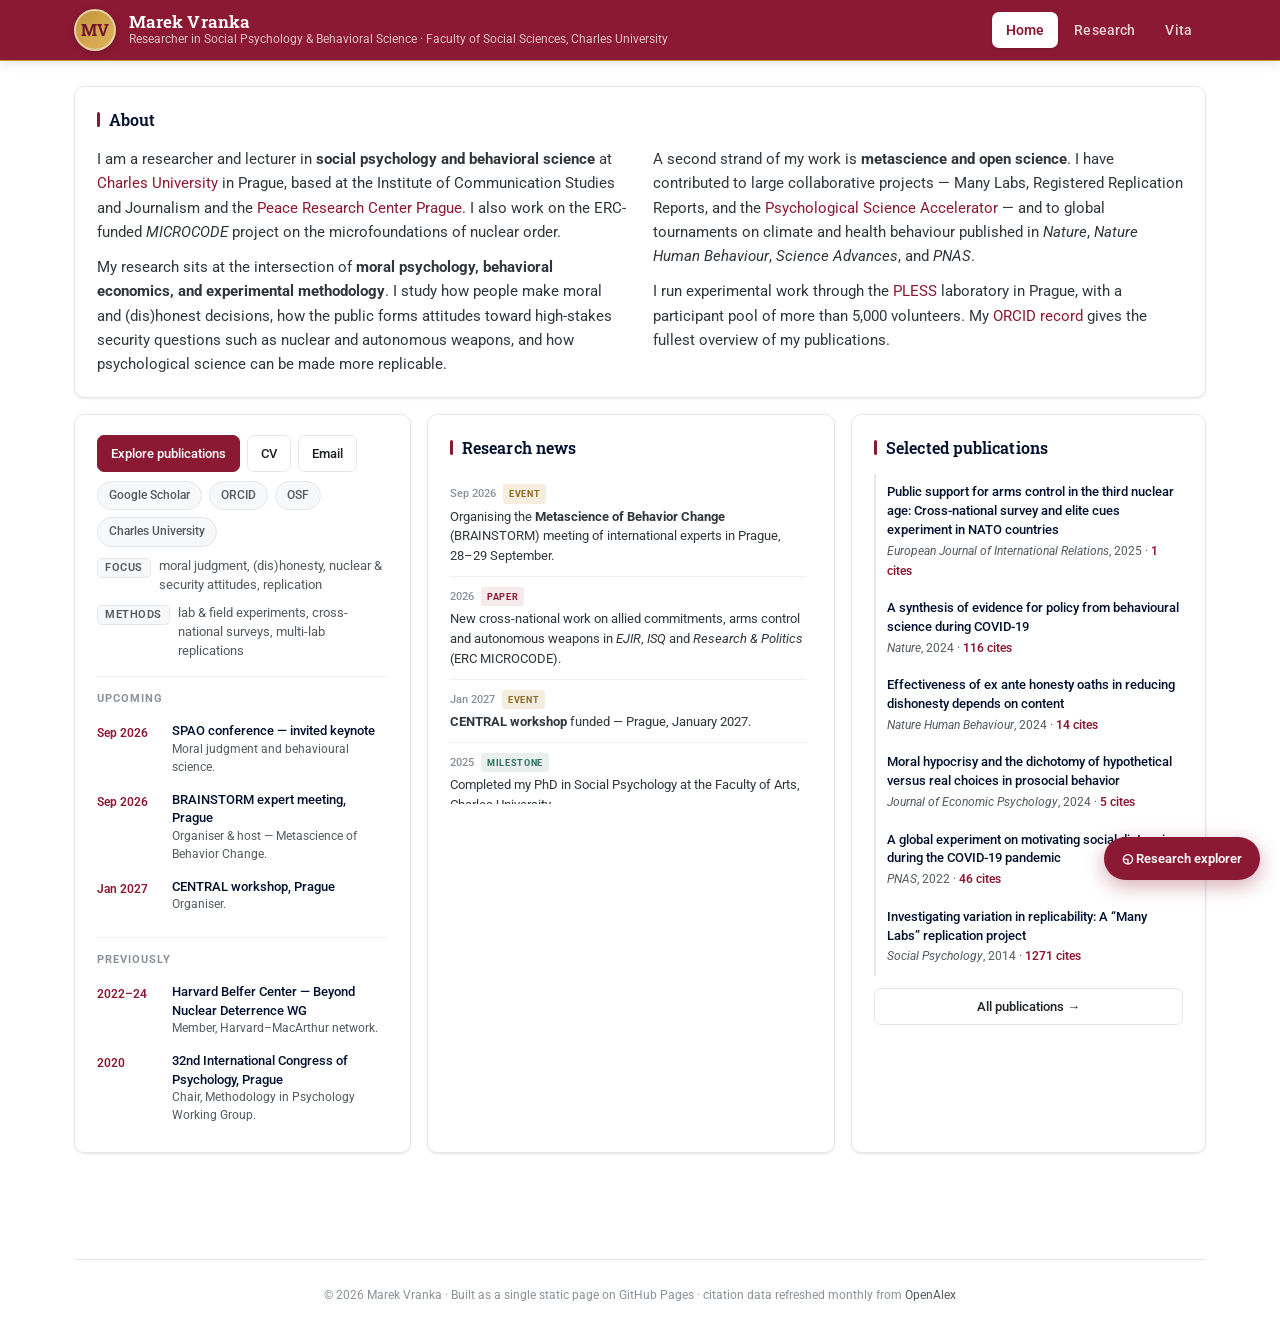
==== commit b358ba4d: "chore: refresh citations [skip ci]" ====
--- a/index.html
+++ b/index.html
@@ -293,7 +293,7 @@
 
   <div class="card pad">
    <h2 class="sec">Selected publications</h2>
-   <div class="selpub" onclick="openPaper(3)"><div class="selpub-title">Public support for arms control in the third nuclear age: Cross-national survey and elite cues experiment in NATO countries</div><div class="selpub-meta"><em>European Journal of International Relations</em>, 2025 · <span class="selpub-cite">1 cites</span></div></div><div class="selpub" onclick="openPaper(14)"><div class="selpub-title">A synthesis of evidence for policy from behavioural science during COVID-19</div><div class="selpub-meta"><em>Nature</em>, 2024 · <span class="selpub-cite">109 cites</span></div></div><div class="selpub" onclick="openPaper(8)"><div class="selpub-title">Effectiveness of ex ante honesty oaths in reducing dishonesty depends on content</div><div class="selpub-meta"><em>Nature Human Behaviour</em>, 2024 · <span class="selpub-cite">13 cites</span></div></div><div class="selpub" onclick="openPaper(9)"><div class="selpub-title">Moral hypocrisy and the dichotomy of hypothetical versus real choices in prosocial behavior</div><div class="selpub-meta"><em>Journal of Economic Psychology</em>, 2024 · <span class="selpub-cite">5 cites</span></div></div><div class="selpub" onclick="openPaper(25)"><div class="selpub-title">A global experiment on motivating social distancing during the COVID-19 pandemic</div><div class="selpub-meta"><em>PNAS</em>, 2022 · <span class="selpub-cite">46 cites</span></div></div><div class="selpub" onclick="openPaper(55)"><div class="selpub-title">Investigating variation in replicability: A “Many Labs” replication project</div><div class="selpub-meta"><em>Social Psychology</em>, 2014 · <span class="selpub-cite">1257 cites</span></div></div>
+   <div class="selpub" onclick="openPaper(3)"><div class="selpub-title">Public support for arms control in the third nuclear age: Cross-national survey and elite cues experiment in NATO countries</div><div class="selpub-meta"><em>European Journal of International Relations</em>, 2025 · <span class="selpub-cite">1 cites</span></div></div><div class="selpub" onclick="openPaper(14)"><div class="selpub-title">A synthesis of evidence for policy from behavioural science during COVID-19</div><div class="selpub-meta"><em>Nature</em>, 2024 · <span class="selpub-cite">116 cites</span></div></div><div class="selpub" onclick="openPaper(8)"><div class="selpub-title">Effectiveness of ex ante honesty oaths in reducing dishonesty depends on content</div><div class="selpub-meta"><em>Nature Human Behaviour</em>, 2024 · <span class="selpub-cite">14 cites</span></div></div><div class="selpub" onclick="openPaper(9)"><div class="selpub-title">Moral hypocrisy and the dichotomy of hypothetical versus real choices in prosocial behavior</div><div class="selpub-meta"><em>Journal of Economic Psychology</em>, 2024 · <span class="selpub-cite">5 cites</span></div></div><div class="selpub" onclick="openPaper(25)"><div class="selpub-title">A global experiment on motivating social distancing during the COVID-19 pandemic</div><div class="selpub-meta"><em>PNAS</em>, 2022 · <span class="selpub-cite">46 cites</span></div></div><div class="selpub" onclick="openPaper(55)"><div class="selpub-title">Investigating variation in replicability: A “Many Labs” replication project</div><div class="selpub-meta"><em>Social Psychology</em>, 2014 · <span class="selpub-cite">1271 cites</span></div></div>
    <div style="margin-top:12px">
     <button class="btn" style="width:100%;justify-content:center" onclick="go('research')">All publications →</button>
    </div>
@@ -349,7 +349,7 @@
 
  <div class="rowflex">
   <div class="cnt"><b id="n">0</b> publications <span id="clr" style="display:none">· <a href="#" onclick="clearAll();return false">clear filters</a></span></div>
-  <div style="color:var(--dim);font-size:11.6px">citation data: OpenAlex · updated 2026-08-19</div>
+  <div style="color:var(--dim);font-size:11.6px">citation data: OpenAlex · updated 2026-08-25</div>
  </div>
  <div id="papers"></div>
 </div></main>
@@ -421,7 +421,7 @@
 <div class="toast" id="toast"></div>
 
 <script>
-const PUBS=[{"id": 0, "y": 2026, "a": "Houdek, P., Bahník, Š., Vranka, M., & Zielina, M.", "t2": "How to React in the Case of Powerful Transgressors: Kill Them With Kindness or Punishment?", "j": "European Journal of Social Psychology", "t": ["moral", "social"], "m": ["experiment"], "hl": 0, "c": 1, "ab": "When wrongdoing is committed by a powerful superior, victims face a strategic dilemma: punish (e.g., confront and report), avoid or forgive. Moral‐repair and restorative‐justice perspectives suggest that conciliatory responses can elicit guilt and restore cooperation, whereas punitive responses may deter misconduct but risk backlash, especially in situations of power asymmetry. Across four studies, we examined both sides of this dyadic process: how victims select response strategies and how powerful transgressors subsequently react…", "oa": false, "doi": "10.1002/ejsp.70074", "co": ["Houdek", "Bahník", "Zielina"]}, {"id": 1, "y": 2026, "a": "Smetana, M., Vranka, M., & Rosendorf, O.", "t2": "Allied commitments and public support for military interventions: A cross-national experiment", "j": "Research & Politics", "t": ["security"], "m": ["experiment", "crossnational", "survey"], "hl": 0, "c": 0, "ab": "Recent survey experiments have found that the public in NATO member states is more supportive of intervening militarily on behalf of formal allies than non-allies. However, we lack empirical evidence on whether this effect of alliance treaties generalizes to non-NATO and non-Western countries. To fill this gap, we conducted a preregistered cross-national survey experiment on population samples (N = 7200) in two Western NATO countries (the United States and the United Kingdom) and four non-Western regional powers (Russia, China, India, and Brazil)…", "oa": true, "doi": "10.1177/20531680261437297", "co": ["Smetana", "Rosendorf"]}, {"id": 2, "y": 2026, "a": "Rosendorf, O., Smetana, M., Vranka, M., & Dahlmann, A.", "t2": "Mind over metal: public opinion on autonomous weapons in the United States, Brazil, Germany, and China", "j": "International Studies Quarterly", "t": ["security"], "m": ["survey", "crossnational"], "hl": 0, "c": 3, "ab": "", "oa": null, "doi": "10.2139/ssrn.5021966", "co": ["Rosendorf", "Smetana", "Dahlmann"]}, {"id": 3, "y": 2025, "a": "Smetana, M., Vranka, M., & Rosendorf, O.", "t2": "Public support for arms control in the third nuclear age: Cross-national survey and elite cues experiment in NATO countries", "j": "European Journal of International Relations", "t": ["security"], "m": ["survey", "experiment", "crossnational"], "hl": 0, "c": 1, "ab": "Scholars argue that the world has entered the “third nuclear age,” defined by profound technological change, destabilizing arms races among great powers, and the unraveling of existing arms control structures. In this paper, we introduce a new theory of the sources and strength of public attitudes toward nuclear arms control in this new era of global nuclear politics. We propose that, due to the complex and overly technicist nature of arms control practices, the public generally exhibits low levels of awareness and domain-specific knowledge…", "oa": true, "doi": "10.1177/13540661251353107", "co": ["Smetana", "Rosendorf"]}, {"id": 4, "y": 2025, "a": "Knöchel, T. D., Schweizer, K. J., … Vranka, M., … & Aczel, B.", "t2": "Core principles of responsible generative AI usage in research", "j": "AI and Ethics", "t": ["openscience"], "m": [], "hl": 0, "c": 6, "ab": "In a rapidly evolving Generative Artificial Intelligence (GenAI) landscape, researchers, policymakers, and publishers have to continuously redefine responsible research practices. To ensure guidance of GenAI use in research, core principles that remain stable despite technological advancement are needed. This article defines a list of principles guiding the responsible use of GenAI in research, regardless of use case and GenAI technology employed. To define this framework, we conducted an anonymised Delphi consensus procedure comprising a panel of 16 international and multidisciplinary experts…", "oa": true, "doi": "10.1007/s43681-025-00768-8", "co": ["Knöchel", "Schweizer", "Aczel"]}, {"id": 5, "y": 2025, "a": "Bahník, Š., & Vranka, M.", "t2": "Reward Perception, But Not Reward Inequality Is Associated With Increased Dishonesty", "j": "Social Psychology", "t": ["honesty"], "m": ["experiment"], "hl": 0, "c": 1, "ab": "The present experiment explores the link between perceived unfairness of low rewards for work and propensity for dishonest actions. Participants engaged in a sorting task where they had the opportunity to break rules to increase their rewards while harming a third party. While manipulation of reward unfairness did not significantly increase dishonesty, dissatisfaction with absolute reward levels and the emphasis on proportionality as a moral foundation predicted unethical behavior…", "oa": false, "doi": "10.1027/1864-9335/a000570", "co": ["Bahník"]}, {"id": 6, "y": 2025, "a": "Smetana, M., Sukin, L., Herzog, S., & Vranka, M.", "t2": "Atomic responsiveness: How public opinion shapes elite beliefs and preferences on nuclear weapon use", "j": "European Journal of International Security", "t": ["security"], "m": ["survey", "experiment"], "hl": 0, "c": 7, "ab": "A recent wave of survey experiments has advanced scholarly understanding of public attitudes towards the use of nuclear weapons. In this article, we address the central question: can public opinion influence decision-makers’ views on nuclear weapon use? We bridge this critical gap in the literature with a survey experiment conducted on samples of UK parliamentarians and US and UK government employees in official policy roles. We varied public support for nuclear strikes in realistic scenarios to examine participants’ responsiveness to public preferences when considering nuclear first use, nuclear retaliation,…", "oa": true, "doi": "10.1017/eis.2025.10031", "co": ["Smetana", "Sukin", "Herzog"]}, {"id": 7, "y": 2025, "a": "Kalhousová, I., Komasová, S., Plíštilová, T., Smetana, M., & Vranka, M.", "t2": "Elite-public gaps in attitudes towards Israel and the Israeli-Palestinian conflict: new evidence from a survey of Czech parliamentarians and citizens", "j": "East European Politics", "t": ["security"], "m": ["survey"], "hl": 0, "c": 5, "ab": "The Czech Republic is known for its strong support of Israel, but it is unclear if Czech politicians and the public share this stance equally. We conducted a survey of Czech citizens and members of parliament on attitudes towards Israel and the Israeli-Palestinian conflict. The results show that parliamentarians are more supportive of pro-Israel policies, blame Palestinians more for the conflict and view Czech-Israel relations more positively than the general population. Our findings provide the first empirical evidence of a gap between elite and public attitudes towards Israel…", "oa": true, "doi": "10.1080/21599165.2024.2415641", "co": ["Kalhousová", "Komasová", "Plíštilová", "Smetana"]}, {"id": 8, "y": 2024, "a": "Zickfeld, J. H., Ścigała, K. A., … Vranka, M., … & Mitkidis, P.", "t2": "Effectiveness of ex ante honesty oaths in reducing dishonesty depends on content", "j": "Nature Human Behaviour", "t": ["honesty"], "m": ["experiment", "multilab"], "hl": 1, "c": 13, "ab": "", "oa": null, "doi": "10.1038/s41562-024-02009-0", "co": ["Zickfeld", "Mitkidis"]}, {"id": 9, "y": 2024, "a": "Vranka, M., & Houdek, P.", "t2": "Moral hypocrisy and the dichotomy of hypothetical versus real choices in prosocial behavior", "j": "Journal of Economic Psychology", "t": ["moral", "honesty"], "m": ["experiment"], "hl": 0, "c": 5, "ab": "", "oa": null, "doi": "10.1016/j.joep.2024.102772", "co": ["Houdek"]}, {"id": 10, "y": 2024, "a": "Doell, K. C., Todorova, B., … Vranka, M., … & Lutz, A. E.", "t2": "The International Climate Psychology Collaboration: Climate change-related data collected from 63 countries", "j": "Scientific Data", "t": ["climate"], "m": ["crossnational", "survey"], "hl": 0, "c": null, "ab": "", "oa": null, "doi": "", "co": ["Doell", "Todorova", "Lutz"]}, {"id": 11, "y": 2024, "a": "Smetana, M., Vranka, M., & Rosendorf, O.", "t2": "Elite-public gaps in support for nuclear and chemical strikes: New evidence from a survey of British parliamentarians and citizens", "j": "Research & Politics", "t": ["security"], "m": ["survey"], "hl": 0, "c": 7, "ab": "In this research article, we provide empirical evidence for the hypothesis that there are substantial elite-public gaps in attitudes toward the military use of nuclear and chemical weapons. We designed and preregistered an original survey investigating support for nuclear and chemical strikes in a hypothetical scenario and fielded it to representative samples of British citizens and parliamentarians. Our results provide strong empirical support for the elite-public gap hypothesis, with the parliamentarians expressing a significantly stronger aversion to nuclear and chemical use than the public respondents…", "oa": true, "doi": "10.1177/20531680241276795", "co": ["Smetana", "Rosendorf"]}, {"id": 12, "y": 2024, "a": "Smetana, M., Vranka, M., & Rosendorf, O.", "t2": "The “Commitment Trap” Revisited: Experimental Evidence on Ambiguous Nuclear Threats", "j": "Journal of Experimental Political Science", "t": ["security"], "m": ["experiment", "survey"], "hl": 0, "c": 12, "ab": "In this paper, we provide an empirical test for the theoretical claim that ambiguous nuclear threats create a “commitment trap” for American leaders: when deterrence fails, supposedly they are more likely to order the use of nuclear weapons to avoid domestic audience costs for backing down. We designed an original survey experiment and fielded it to a sample of 1,000 U.S. citizens. We found no evidence of a commitment trap when ambiguous nuclear threats are made. Unlike explicit threats, ambiguous ones did not generate domestic disapproval when the leader backed down…", "oa": true, "doi": "10.1017/xps.2023.8", "co": ["Smetana", "Rosendorf"]}, {"id": 13, "y": 2024, "a": "Vlasceanu, M., Doell, K. C., … Vranka, M., … & Lutz, A. E.", "t2": "Addressing climate change with behavioral science: A global intervention tournament in 63 countries", "j": "Science Advances", "t": ["climate"], "m": ["experiment", "crossnational"], "hl": 1, "c": null, "ab": "", "oa": null, "doi": "10.1126/sciadv.adj5778", "co": ["Vlasceanu", "Doell", "Lutz"]}, {"id": 14, "y": 2024, "a": "Ruggeri, K., Stock, F., … Vranka, M., … & Willer, R.", "t2": "A synthesis of evidence for policy from behavioural science during COVID-19", "j": "Nature", "t": ["health"], "m": ["meta"], "hl": 1, "c": 109, "ab": "proposed 19 policy recommendations ('claims') detailing how evidence from behavioural science could contribute to efforts to reduce impacts and end the COVID-19 pandemic. Here we assess 747 pandemic-related research articles that empirically investigated those claims. We report the scale of evidence and whether evidence supports them to indicate applicability for policymaking. Two independent teams, involving 72 reviewers, found evidence for 18 of 19 claims, with both teams finding evidence supporting 16 (89%) of those 18 claims. The strongest evidence supported claims that anticipated culture, polarization and…", "oa": true, "doi": "10.1038/s41586-023-06840-9", "co": ["Ruggeri", "Stock", "Willer"]}, {"id": 15, "y": 2024, "a": "Efendić, E., Van de Calseyde, P. P., Bahník, Š., & Vranka, M. A.", "t2": "Taking algorithmic (vs. human) advice reveals different goals to others", "j": "International Journal of Human–Computer Interaction", "t": ["jdm"], "m": ["experiment"], "hl": 0, "c": 11, "ab": "People are increasingly likely to obtain advice from algorithms. But what does taking advice from an algorithm (as opposed to a human) reveal to others about the advice seekers’ goals? In five studies (total N = 1927), we find that observers attribute the primary goal that an algorithm is designed to pursue in a situation to advice seekers. As a result, when explaining advice seekers’ subsequent behaviors and decisions, primarily this goal is taken into account, leaving less room for other possible motives that could account for people’s actions…", "oa": true, "doi": "10.1080/10447318.2023.2210886", "co": ["Efendić", "Calseyde", "Bahník"]}, {"id": 16, "y": 2024, "a": "Rosendorf, O., Smetana, M., & Vranka, M.", "t2": "Algorithmic Aversion? Experimental Evidence on the Elasticity of Public Attitudes to “Killer Robots”", "j": "Security Studies", "t": ["security", "jdm"], "m": ["experiment", "survey"], "hl": 0, "c": 18, "ab": "Lethal autonomous weapon systems present a prominent yet controversial military innovation. While previous studies have indicated that the deployment of \"killer robots\" would face considerable public opposition, our understanding of the elasticity of these attitudes, contingent on different factors, remains limited. In this article, we aim to explore the sensitivity of public attitudes to three specific factors: concerns about the accident-prone nature of the technology, concerns about responsibility attribution for adverse outcomes, and concerns about the inherently undignified nature of automated killing…", "oa": true, "doi": "10.1080/09636412.2023.2250259", "co": ["Rosendorf", "Smetana"]}, {"id": 17, "y": 2023, "a": "Bahník, Š., & Vranka, M.", "t2": "How does probabilistic harm affect dishonesty? An experiment", "j": "Finance Research Letters", "t": ["honesty"], "m": ["experiment"], "hl": 0, "c": 1, "ab": "", "oa": null, "doi": "10.1016/j.frl.2023.104373", "co": ["Bahník"]}, {"id": 18, "y": 2023, "a": "Buchanan, E. M., Lewis, S. C., … Vranka, M., … & Vega, D.", "t2": "The Psychological Science Accelerator's COVID-19 rapid-response dataset", "j": "Scientific Data", "t": ["health", "openscience"], "m": ["multilab", "crossnational"], "hl": 0, "c": null, "ab": "", "oa": null, "doi": "", "co": ["Buchanan", "Lewis", "Vega"]}, {"id": 19, "y": 2023, "a": "Pittelkow, M. M., Field, S. M., … Vranka, M., … & Van Ravenzwaaij, D.", "t2": "The process of replication target selection in psychology: what to consider?", "j": "Royal Society Open Science", "t": ["openscience"], "m": [], "hl": 0, "c": 25, "ab": "Increased execution of replication studies contributes to the effort to restore credibility of empirical research. However, a second generation of problems arises: the number of potential replication targets is at a serious mismatch with available resources. Given limited resources, replication target selection should be well-justified, systematic and transparently communicated. At present the discussion on what to consider when selecting a replication target is limited to theoretical discussion, self-reported justifications and a few formalized suggestions. In this Registered Report, we proposed a study…", "oa": true, "doi": "10.1098/rsos.210586", "co": ["Pittelkow", "Field", "Ravenzwaaij"]}, {"id": 20, "y": 2023, "a": "Smetana, M., Vranka, M., & Rosendorf, O.", "t2": "The lesser evil? Experimental evidence on the strength of nuclear and chemical weapon “taboos”", "j": "Conflict Management and Peace Science", "t": ["security"], "m": ["experiment", "survey"], "hl": 0, "c": 20, "ab": "We present findings of a survey experiment on a sample of 2350 American and British citizens, in which we examined attitudes towards nuclear and chemical strikes. Our findings demonstrate that even though the public accurately judges nuclear weapons as more destructive and indiscriminate, it is still more averse to the use of chemical than nuclear weapons. Our follow up study has shown that individuals are significantly more likely to associate chemical weapons with “rogue states” and terrorists, and associate nuclear weapons with modern powers…", "oa": false, "doi": "10.1177/07388942221124515", "co": ["Smetana", "Rosendorf"]}, {"id": 21, "y": 2022, "a": "Věchetová, G., Nikolai, T., … Vranka, M., … & Serranová, T.", "t2": "Attention impairment in motor functional neurological disorders: a neuropsychological study", "j": "Journal of Neurology", "t": ["health"], "m": [], "hl": 0, "c": 14, "ab": "", "oa": null, "doi": "10.1007/s00415-022-11211-x", "co": ["Věchetová", "Nikolai", "Serranová"]}, {"id": 22, "y": 2022, "a": "Dorison, C. A., Lerner, J. S., … Vranka, M., … & Pantazi, M.", "t2": "In COVID-19 health messaging, loss framing increases anxiety with little-to-no concomitant benefits: experimental evidence from 84 countries", "j": "Affective Science", "t": ["health"], "m": ["experiment", "crossnational"], "hl": 0, "c": 50, "ab": "", "oa": null, "doi": "10.1007/s42761-022-00128-3", "co": ["Dorison", "Lerner", "Pantazi"]}, {"id": 23, "y": 2022, "a": "Bahník, Š., & Vranka, M.", "t2": "No evidence of moral licensing in a laboratory bribe-taking task", "j": "Scientific Reports", "t": ["honesty", "moral"], "m": ["experiment"], "hl": 0, "c": 8, "ab": "Moral licensing posits that previous moral acts increase the probability of behaving immorally in the future. According to this perspective, rejecting bribes, even because they are too small, would create a kind of \"license\" for taking (presumably larger) bribes in the future. On the other hand, the desire for consistency in behavior predicts that previous rejection of bribes will increase the probability of rejection for bribes offered in the future. Using a laboratory task modeling the decision to take a bribe, we examined how resisting and succumbing to the temptation to take a bribe affects later…", "oa": true, "doi": "10.1038/s41598-022-16800-4", "co": ["Bahník"]}, {"id": 24, "y": 2022, "a": "Ruggeri, K., Panin, A., … Vranka, M., … & Toscano, F.", "t2": "The globalizability of temporal discounting", "j": "Nature Human Behaviour", "t": ["jdm"], "m": ["crossnational", "survey"], "hl": 1, "c": null, "ab": "", "oa": null, "doi": "", "co": ["Ruggeri", "Panin", "Toscano"]}, {"id": 25, "y": 2022, "a": "Legate, N., Nguyen, T. V., … Vranka, M., … & Ogbonnaya, C. E.", "t2": "A global experiment on motivating social distancing during the COVID-19 pandemic", "j": "PNAS", "t": ["health"], "m": ["experiment", "crossnational"], "hl": 1, "c": 46, "ab": "Finding communication strategies that effectively motivate social distancing continues to be a global public health priority during the COVID-19 pandemic. This cross-country, preregistered experiment (n = 25,718 from 89 countries) tested hypotheses concerning generalizable positive and negative outcomes of social distancing messages that promoted personal agency and reflective choices (i.e., an autonomy-supportive message) or were restrictive and shaming (i.e., a controlling message) compared with no message at all. Results partially supported experimental hypotheses in that the controlling message increased…", "oa": true, "doi": "10.1073/pnas.2111091119", "co": ["Legate", "Nguyen", "Ogbonnaya"]}, {"id": 26, "y": 2022, "a": "Bago, B., Kovacs, M., … Vranka, M., … & Matibag, C. J.", "t2": "Situational factors shape moral judgements in the trolley dilemma in Eastern, Southern and Western countries in a culturally diverse sample", "j": "Nature Human Behaviour", "t": ["moral"], "m": ["experiment", "crossnational", "multilab"], "hl": 1, "c": null, "ab": "", "oa": null, "doi": "", "co": ["Bago", "Kovacs", "Matibag"]}, {"id": 27, "y": 2022, "a": "Bahník, Š., & Vranka, M. A.", "t2": "Experimental test of the effects of punishment probability and size on the decision to take a bribe", "j": "Journal of Behavioral and Experimental Economics", "t": ["honesty"], "m": ["experiment"], "hl": 0, "c": 15, "ab": "", "oa": null, "doi": "10.1016/j.socec.2021.101813", "co": ["Bahník"]}, {"id": 28, "y": 2022, "a": "Rosendorf, O., Smetana, M., & Vranka, M.", "t2": "Autonomous weapons and ethical judgments: Experimental evidence on attitudes toward the military use of “killer robots”", "j": "Peace and Conflict: Journal of Peace Psychology", "t": ["security", "moral"], "m": ["experiment", "survey"], "hl": 0, "c": 21, "ab": "", "oa": null, "doi": "10.1037/pac0000601", "co": ["Rosendorf", "Smetana"]}, {"id": 29, "y": 2021, "a": "Isager, P. M., Van Aert, R., … Vranka, M., … & Lakens, D.", "t2": "Deciding what to replicate: A decision model for replication study selection under resource and knowledge constraints", "j": "Psychological Methods", "t": ["openscience"], "m": [], "hl": 0, "c": 75, "ab": "Our goal in this article is not to define concrete guidelines for study selection, but to provide the necessary theoretical foundations on which such concrete guidelines could be built. (PsycInfo Database Record (c) 2023 APA, all rights reserved).", "oa": true, "doi": "10.1037/met0000438", "co": ["Isager", "Aert", "Lakens"]}, {"id": 30, "y": 2021, "a": "Rosendorf, O., Smetana, M., & Vranka, M.", "t2": "Disarming Arguments: Public Opinion and Nuclear Abolition", "j": "Survival", "t": ["security"], "m": ["survey"], "hl": 0, "c": 13, "ab": "While many consider the threat posed by nuclear weapons to be greater than ever, the general public has largely lost interest in the issue of nuclear disarmament. To reinvigorate public support for a nuclear-weapons-free world, disarmament advocates have presented a range of arguments about the necessity of nuclear abolition. This article presents original data from a public-opinion survey of US citizens to examine the relative effectiveness of the most common pro-disarmament arguments. The study found that the least persuasive arguments had to do with the costs of maintaining a nuclear arsenal, the humanitarian…", "oa": false, "doi": "10.1080/00396338.2021.2006454", "co": ["Rosendorf", "Smetana"]}, {"id": 31, "y": 2021, "a": "Wang, K., Goldenberg, A., … Vranka, M., … & Isager, P. M.", "t2": "A multi-country test of brief reappraisal interventions on emotions during the COVID-19 pandemic", "j": "Nature Human Behaviour", "t": ["health"], "m": ["experiment", "crossnational", "multilab"], "hl": 1, "c": 153, "ab": "", "oa": null, "doi": "10.1038/s41562-021-01173-x", "co": ["Wang", "Goldenberg", "Isager"]}, {"id": 32, "y": 2021, "a": "Frollová, N., Vranka, M., & Houdek, P.", "t2": "A qualitative study of perception of a dishonesty experiment", "j": "Journal of Economic Methodology", "t": ["honesty"], "m": [], "hl": 0, "c": 18, "ab": "We conducted focus groups with participants of a laboratory experiment on cheating with the aim to describe and structure participants’ lived experience with the experiment and to compare their perceptions with experimenters’ expectations. Our results suggest that participants often perceive both control and experimental conditions differently than intended by an experimenter. For example, the participants’ decisions may be affected by feeling that they have to make a choice and do not have the opportunity to leave the experimental situation; by not believing in the anonymity of the experiment…", "oa": false, "doi": "10.1080/1350178x.2021.1936598", "co": ["Frollová", "Houdek"]}, {"id": 33, "y": 2021, "a": "Houdek, P., Koblovský, P., & Vranka, M.", "t2": "The Challenge of Human Psychology to Effective Management of the COVID-19 Pandemic", "j": "Society", "t": ["health"], "m": [], "hl": 0, "c": null, "ab": "", "oa": null, "doi": "10.1007/s12115-021-00575-x", "co": ["Houdek", "Koblovský"]}, {"id": 34, "y": 2021, "a": "Ruggeri, K., Većkalov, B., … Vranka, M., … & Folke, T.", "t2": "The general fault in our fault lines", "j": "Nature Human Behaviour", "t": ["jdm", "social"], "m": ["crossnational", "survey"], "hl": 1, "c": 118, "ab": "", "oa": null, "doi": "10.1038/s41562-021-01092-x", "co": ["Ruggeri", "Većkalov", "Folke"]}, {"id": 35, "y": 2021, "a": "Vranka, M. A., Hudik, M., Frollova, N., Bahník, Š., Sýkorová, M., & Houdek, P.", "t2": "Honesty of Online Workers: A Field Experiment shows no Evidence of Self-Selection of Cheaters to a Cheating-enabling Work Environment", "j": "Journal of Behavioral and Experimental Economics", "t": ["honesty"], "m": ["field", "experiment"], "hl": 0, "c": 2, "ab": "", "oa": null, "doi": "10.1016/j.socec.2021.101730", "co": ["Hudik", "Frollova", "Bahník", "Sýkorová", "Houdek"]}, {"id": 36, "y": 2021, "a": "Smetana, M., & Vranka, M.", "t2": "How moral foundations shape public approval of nuclear, chemical, and conventional strikes: new evidence from experimental surveys", "j": "International Interactions", "t": ["security", "moral"], "m": ["experiment", "survey"], "hl": 0, "c": 40, "ab": "In this article, we present the results of two survey experiments on public support for nuclear, chemical, and conventional strikes. We examined how moral values of individuals interact with the approval of different kinds of strikes and with the effects of information about the ingroup and out-group fatalities. Our results show that while the public is more averse to the employment of chemical weapons than to the conduct of nuclear or conventional strikes, the overall relationship between strike approval and the individuals’ moral values does not differ across the three experimental treatments. In addition, we…", "oa": false, "doi": "10.1080/03050629.2020.1848825", "co": ["Smetana"]}, {"id": 37, "y": 2021, "a": "Houdek, P., Bahník, Š., Hudík, M., & Vranka, M.", "t2": "Selection effects on dishonest behavior", "j": "Judgment and Decision Making", "t": ["honesty", "jdm"], "m": ["experiment"], "hl": 0, "c": 19, "ab": "In many situations people behave ethically, while elsewhere dishonesty reigns. Studies of the determinants of unethical behavior often use random assignment of participants in various conditions to identify contextual or psychological factors influencing dishonesty. However, in many real-world contexts, people deliberately choose or avoid specific environments. In three experiments (total N = 2,124) enabling self-selection of participants in two similar tasks, one of which allowed for cheating, we found that participants who chose the task where they could lie for financial gain reported a higher number…", "oa": true, "doi": "10.1017/s1930297500008561", "co": ["Houdek", "Bahník", "Hudík"]}, {"id": 38, "y": 2021, "a": "Bahník, Š., Vranka, M. A., & Trefná, K.", "t2": "What makes euthanasia justifiable? The role of symptoms' characteristics and interindividual differences", "j": "Death Studies", "t": ["moral"], "m": ["experiment"], "hl": 0, "c": 8, "ab": "The consideration of laypeople's views of conditions under which euthanasia is justifiable is important for policy decisions. In an online survey of US respondents, we examined how patient's symptoms influence justifiability of euthanasia. Euthanasia was judged more justifiable for conditions associated with physical suffering and negative impact on other people. The weight given to physical suffering and negative impact on others in evaluation of justifiability of euthanasia also differed based on personal characteristics…", "oa": false, "doi": "10.1080/07481187.2019.1626945", "co": ["Bahník", "Trefná"]}, {"id": 39, "y": 2021, "a": "Bahník, Š., & Vranka, M. A.", "t2": "Consistency and contrast effects in moral evaluation of euthanasia", "j": "Current Psychology", "t": ["moral"], "m": ["experiment"], "hl": 0, "c": 2, "ab": "", "oa": null, "doi": "10.1007/s12144-018-0012-7", "co": ["Bahník"]}, {"id": 40, "y": 2021, "a": "Bahník, Š., Efendić, E., & Vranka, M.", "t2": "Sacrificing oneself or another: The difference between prescriptive and normative judgments in moral evaluation", "j": "Psychological Reports", "t": ["moral"], "m": ["experiment"], "hl": 0, "c": 6, "ab": "When asked whether to sacrifice oneself or another person to save others, one might think that people would consider sacrificing themselves rather than someone else as the right and appropriate course of action—thus showing an other-serving bias. So far however, most studies found instances of a self-serving bias—people say they would rather sacrifice others. In three experiments using trolley-like dilemmas, we tested whether an other-serving bias might appear as a function of judgment type…", "oa": true, "doi": "10.1177/0033294119896061", "co": ["Bahník", "Efendić"]}, {"id": 41, "y": 2020, "a": "Brandt, M. J., Kuppens, T., … Vranka, M., … & Zimmerman, J. L.", "t2": "Subjective status and perceived legitimacy across countries", "j": "European Journal of Social Psychology", "t": ["social"], "m": ["crossnational", "survey"], "hl": 0, "c": 60, "ab": "The relationships between subjective status and perceived legitimacy are important for understanding the extent to which people with low status are complicit in their oppression. We use novel data from 66 samples and 30 countries (N = 12,788) and find that people with higher status see the social system as more legitimate than those with lower status, but there is variation across people and countries. The association between subjective status and perceived legitimacy was never negative at any levels of eight moderator variables, although the positive association was sometimes reduced…", "oa": true, "doi": "10.1002/ejsp.2694", "co": ["Brandt", "Kuppens", "Zimmerman"]}, {"id": 42, "y": 2020, "a": "Colling, L. J., Szűcs, D., … Vranka, M. A., … & Henare, D. T.", "t2": "Registered Replication Report on Fischer, Castel, Dodd, and Pratt (2003)", "j": "Advances in Methods and Practices in Psychological Science", "t": ["openscience"], "m": ["multilab"], "hl": 0, "c": 58, "ab": "The attentional spatial-numerical association of response codes (Att-SNARC) effect (Fischer, Castel, Dodd, & Pratt, 2003)—the finding that participants are quicker to detect left-side targets when the targets are preceded by small numbers and quicker to detect right-side targets when they are preceded by large numbers—has been used as evidence for embodied number representations. We attempted to replicate Experiment 2 of Fischer et al. by collecting data from 1,105 participants at 17 labs…", "oa": true, "doi": "10.1177/2515245920903079", "co": ["Colling", "Szűcs", "Henare"]}, {"id": 43, "y": 2019, "a": "Vranka, M., Frollová, N., Pour, M., Nováková, J., & Houdek, P.", "t2": "Cheating Customers in Grocery Stores: A Field Study on Dishonesty", "j": "Journal of Behavioral and Experimental Economics", "t": ["honesty"], "m": ["field"], "hl": 0, "c": 11, "ab": "", "oa": null, "doi": "10.1016/j.socec.2019.101484", "co": ["Frollová", "Pour", "Nováková", "Houdek"]}, {"id": 44, "y": 2018, "a": "Klein, R. A., Vianello, M., … Vranka, M., … & Nosek, B. A.", "t2": "Many Labs 2: Investigating variation in replicability across samples and settings", "j": "Advances in Methods and Practices in Psychological Science", "t": ["openscience"], "m": ["multilab", "crossnational"], "hl": 1, "c": null, "ab": "", "oa": null, "doi": "10.1177/2515245918810225", "co": ["Klein", "Vianello", "Nosek"]}, {"id": 45, "y": 2018, "a": "Houdek, P., Koblovský, P., Šťastný, D., & Vranka, M.", "t2": "Consumer Decision Making in the Information Age", "j": "Society", "t": ["jdm"], "m": [], "hl": 0, "c": 16, "ab": "", "oa": null, "doi": "10.1007/s12115-018-0283-5", "co": ["Houdek", "Koblovský", "Šťastný"]}, {"id": 46, "y": 2018, "a": "Vranka, M. A., & Bahník, Š.", "t2": "Predictors of Bribe Taking: The Role of Bribe Size and Personality", "j": "Frontiers in Psychology", "t": ["honesty"], "m": ["experiment"], "hl": 0, "c": 32, "ab": "Laboratory studies allow studying the predictors of bribe-taking in a controlled setting. However, presently used laboratory tasks often lack any connection to norm violation or invite participants to role-play. A new experimental task for studying the decision to take a bribe was designed in this study to overcome these problems by embedding the opportunity for bribe-taking in an unrelated task that participants perform. Using this new experimental task, we found that refraining from harming a third party by taking a bribe was associated with lower offered bribes and higher scores of the participants on the…", "oa": true, "doi": "10.3389/fpsyg.2018.01511", "co": ["Bahník"]}, {"id": 47, "y": 2017, "a": "Bahník, Š., & Vranka, M.", "t2": "Growth mindset is not associated with scholastic aptitude in a large sample of university applicants", "j": "Personality and Individual Differences", "t": ["social"], "m": [], "hl": 0, "c": 113, "ab": "", "oa": null, "doi": "10.1016/j.paid.2017.05.046", "co": ["Bahník"]}, {"id": 48, "y": 2017, "a": "Bahník, Š., & Vranka, M.", "t2": "If it's difficult to pronounce, it might not be risky: The effect of fluency on judgment of risk does not generalize to new stimuli", "j": "Psychological Science", "t": ["jdm"], "m": ["experiment"], "hl": 1, "c": 30, "ab": "Processing fluency is used as a basis for various types of judgment. For example, previous research has shown that people judge food additives with names that are more difficult to pronounce (i.e., that are disfluent) to be more harmful. We explored the possibility that the association between disfluency and perceived harmfulness might be in the opposite direction for some categories of stimuli. Although we found some support for this hypothesis, an improved analysis and further studies indicated that the effect was strongly dependent on the stimuli used. We then used stimulus sampling and showed that the…", "oa": false, "doi": "10.1177/0956797616685770", "co": ["Bahník"]}, {"id": 49, "y": 2016, "a": "Cheung, I., Campbell, L., … Vranka, M., … & Yong, J. C.", "t2": "Registered Replication Report: Study 1 from Finkel, Rusbult, Kumashiro, & Hannon (2002)", "j": "Perspectives on Psychological Science", "t": ["openscience", "social"], "m": ["multilab"], "hl": 0, "c": 83, "ab": "Finkel, Rusbult, Kumashiro, and Hannon (2002, Study 1) demonstrated a causal link between subjective commitment to a relationship and how people responded to hypothetical betrayals of that relationship. Participants primed to think about their commitment to their partner (high commitment) reacted to the betrayals with reduced exit and neglect responses relative to those primed to think about their independence from their partner (low commitment). The priming manipulation did not affect constructive voice and loyalty responses. Although other studies have demonstrated a correlation between subjective commitment…", "oa": true, "doi": "10.1177/1745691616664694", "co": ["Cheung", "Campbell", "Yong"]}, {"id": 50, "y": 2016, "a": "Vranka, M., & Bahník, Š.", "t2": "Is the emotional dog blind to its choices? An attempt to reconcile the Social intuitionist model and the choice blindness effect", "j": "Experimental Psychology", "t": ["moral", "jdm"], "m": ["experiment"], "hl": 0, "c": 6, "ab": "Previous choice blindness studies showed that people sometimes fail to notice when their choice is changed. Subsequently, they are willing to provide reasons for the manipulated choice which is the opposite of the one they made just seconds ago. In the present study, participants first made binary judgments about the wrongness of described behaviors and then were shown an opposite answer during a second reading of some of the descriptions…", "oa": false, "doi": "10.1027/1618-3169/a000325", "co": ["Bahník"]}, {"id": 51, "y": 2016, "a": "Vranka, M., & Bahník, Š.", "t2": "Differences in autonomy of humans and ultrasocial insect. Commentary to The economic origins of ultrasociality", "j": "Behavioral and Brain Sciences", "t": ["social"], "m": [], "hl": 0, "c": 0, "ab": "The target article is built on an analogy between humans and ultrasocial insects. We argue that there are many important limitations to the analogy that make any possible inferences from the analogy questionable. We demonstrate the issue using an example of the difference between a loss of autonomy in humans and in social insects.", "oa": false, "doi": "10.1017/s0140525x1500120x", "co": ["Bahník"]}, {"id": 52, "y": 2015, "a": "Vranka, M., & Houdek, P.", "t2": "Many Faces of Bankers' Identity: How (not) to study dishonesty", "j": "Frontiers in Psychology", "t": ["honesty"], "m": [], "hl": 0, "c": 17, "ab": "", "oa": null, "doi": "10.3389/fpsyg.2015.00302", "co": ["Houdek"]}, {"id": 53, "y": 2015, "a": "Bahník, Š., Vranka, M., & Dlouhá, J.", "t2": "X good things in life: Processing fluency effects in the “Three good things in life” exercise", "j": "Journal of Research in Personality", "t": ["social"], "m": ["experiment"], "hl": 0, "c": 11, "ab": "", "oa": null, "doi": "10.1016/j.jrp.2015.02.005", "co": ["Bahník", "Dlouhá"]}, {"id": 54, "y": 2014, "a": "Alogna, V. K., Attaya, M. K., … Vranka, M., … & Zwaan, R. A.", "t2": "Registered Replication Report: Schooler & Engstler-Schooler (1990)", "j": "Perspectives on Psychological Science", "t": ["openscience"], "m": ["multilab"], "hl": 0, "c": 226, "ab": "Trying to remember something now typically improves your ability to remember it later. However, after watching a video of a simulated bank robbery, participants who verbally described the robber were 25% worse at identifying the robber in a lineup than were participants who instead listed U.S. states and capitals-this has been termed the \"verbal overshadowing\" effect (Schooler & Engstler-Schooler, 1990). More recent studies suggested that this effect might be substantially smaller than first reported. Given uncertainty about the effect size, the influence of this finding in the memory literature, and its…", "oa": true, "doi": "10.1177/1745691614545653", "co": ["Alogna", "Attaya", "Zwaan"]}, {"id": 55, "y": 2014, "a": "Klein, R. A., Ratliff, K. A., … Vranka, M., … & Nosek, B. A.", "t2": "Investigating variation in replicability: A “Many Labs” replication project", "j": "Social Psychology", "t": ["openscience"], "m": ["multilab", "crossnational"], "hl": 1, "c": 1257, "ab": "Although replication is a central tenet of science, direct replications are rare in psychology. This research tested variation in the replicability of 13 classic and contemporary effects across 36 independent samples totaling 6,344 participants. In the aggregate, 10 effects replicated consistently. One effect – imagined contact reducing prejudice – showed weak support for replicability. And two effects – flag priming influencing conservatism and currency priming influencing system justification – did not replicate. We compared whether the conditions such as lab versus online or US versus international sample…", "oa": true, "doi": "10.1027/1864-9335/a000178", "co": ["Klein", "Ratliff", "Nosek"]}], TOPICS={"honesty": "Dishonesty & Ethics", "moral": "Moral Psychology", "security": "Nuclear & Security", "openscience": "Open Science & Replication", "climate": "Climate Change", "health": "Health & COVID-19", "jdm": "Judgment & Decision-Making", "social": "Social Psychology"}, METHODS={"experiment": "Experiment", "survey": "Survey", "field": "Field experiment", "multilab": "Multi-lab / RRR", "crossnational": "Cross-national", "meta": "Meta-analysis"}, COLORS={"honesty": "#8c1933", "moral": "#b8562f", "security": "#00102e", "openscience": "#2e6f5e", "climate": "#4a7c3f", "health": "#7a3b6b", "jdm": "#c2953b", "social": "#5a6b7d"};
+const PUBS=[{"id": 0, "y": 2026, "a": "Houdek, P., Bahník, Š., Vranka, M., & Zielina, M.", "t2": "How to React in the Case of Powerful Transgressors: Kill Them With Kindness or Punishment?", "j": "European Journal of Social Psychology", "t": ["moral", "social"], "m": ["experiment"], "hl": 0, "c": 1, "ab": "When wrongdoing is committed by a powerful superior, victims face a strategic dilemma: punish (e.g., confront and report), avoid or forgive. Moral‐repair and restorative‐justice perspectives suggest that conciliatory responses can elicit guilt and restore cooperation, whereas punitive responses may deter misconduct but risk backlash, especially in situations of power asymmetry. Across four studies, we examined both sides of this dyadic process: how victims select response strategies and how powerful transgressors subsequently react…", "oa": false, "doi": "10.1002/ejsp.70074", "co": ["Houdek", "Bahník", "Zielina"]}, {"id": 1, "y": 2026, "a": "Smetana, M., Vranka, M., & Rosendorf, O.", "t2": "Allied commitments and public support for military interventions: A cross-national experiment", "j": "Research & Politics", "t": ["security"], "m": ["experiment", "crossnational", "survey"], "hl": 0, "c": 0, "ab": "Recent survey experiments have found that the public in NATO member states is more supportive of intervening militarily on behalf of formal allies than non-allies. However, we lack empirical evidence on whether this effect of alliance treaties generalizes to non-NATO and non-Western countries. To fill this gap, we conducted a preregistered cross-national survey experiment on population samples (N = 7200) in two Western NATO countries (the United States and the United Kingdom) and four non-Western regional powers (Russia, China, India, and Brazil)…", "oa": true, "doi": "10.1177/20531680261437297", "co": ["Smetana", "Rosendorf"]}, {"id": 2, "y": 2026, "a": "Rosendorf, O., Smetana, M., Vranka, M., & Dahlmann, A.", "t2": "Mind over metal: public opinion on autonomous weapons in the United States, Brazil, Germany, and China", "j": "International Studies Quarterly", "t": ["security"], "m": ["survey", "crossnational"], "hl": 0, "c": 3, "ab": "", "oa": true, "doi": "10.2139/ssrn.5021966", "co": ["Rosendorf", "Smetana", "Dahlmann"]}, {"id": 3, "y": 2025, "a": "Smetana, M., Vranka, M., & Rosendorf, O.", "t2": "Public support for arms control in the third nuclear age: Cross-national survey and elite cues experiment in NATO countries", "j": "European Journal of International Relations", "t": ["security"], "m": ["survey", "experiment", "crossnational"], "hl": 0, "c": 1, "ab": "Scholars argue that the world has entered the “third nuclear age,” defined by profound technological change, destabilizing arms races among great powers, and the unraveling of existing arms control structures. In this paper, we introduce a new theory of the sources and strength of public attitudes toward nuclear arms control in this new era of global nuclear politics. We propose that, due to the complex and overly technicist nature of arms control practices, the public generally exhibits low levels of awareness and domain-specific knowledge…", "oa": true, "doi": "10.1177/13540661251353107", "co": ["Smetana", "Rosendorf"]}, {"id": 4, "y": 2025, "a": "Knöchel, T. D., Schweizer, K. J., … Vranka, M., … & Aczel, B.", "t2": "Core principles of responsible generative AI usage in research", "j": "AI and Ethics", "t": ["openscience"], "m": [], "hl": 0, "c": 6, "ab": "In a rapidly evolving Generative Artificial Intelligence (GenAI) landscape, researchers, policymakers, and publishers have to continuously redefine responsible research practices. To ensure guidance of GenAI use in research, core principles that remain stable despite technological advancement are needed. This article defines a list of principles guiding the responsible use of GenAI in research, regardless of use case and GenAI technology employed. To define this framework, we conducted an anonymised Delphi consensus procedure comprising a panel of 16 international and multidisciplinary experts…", "oa": true, "doi": "10.1007/s43681-025-00768-8", "co": ["Knöchel", "Schweizer", "Aczel"]}, {"id": 5, "y": 2025, "a": "Bahník, Š., & Vranka, M.", "t2": "Reward Perception, But Not Reward Inequality Is Associated With Increased Dishonesty", "j": "Social Psychology", "t": ["honesty"], "m": ["experiment"], "hl": 0, "c": 1, "ab": "The present experiment explores the link between perceived unfairness of low rewards for work and propensity for dishonest actions. Participants engaged in a sorting task where they had the opportunity to break rules to increase their rewards while harming a third party. While manipulation of reward unfairness did not significantly increase dishonesty, dissatisfaction with absolute reward levels and the emphasis on proportionality as a moral foundation predicted unethical behavior…", "oa": false, "doi": "10.1027/1864-9335/a000570", "co": ["Bahník"]}, {"id": 6, "y": 2025, "a": "Smetana, M., Sukin, L., Herzog, S., & Vranka, M.", "t2": "Atomic responsiveness: How public opinion shapes elite beliefs and preferences on nuclear weapon use", "j": "European Journal of International Security", "t": ["security"], "m": ["survey", "experiment"], "hl": 0, "c": 8, "ab": "A recent wave of survey experiments has advanced scholarly understanding of public attitudes towards the use of nuclear weapons. In this article, we address the central question: can public opinion influence decision-makers’ views on nuclear weapon use? We bridge this critical gap in the literature with a survey experiment conducted on samples of UK parliamentarians and US and UK government employees in official policy roles. We varied public support for nuclear strikes in realistic scenarios to examine participants’ responsiveness to public preferences when considering nuclear first use, nuclear retaliation,…", "oa": true, "doi": "10.1017/eis.2025.10031", "co": ["Smetana", "Sukin", "Herzog"]}, {"id": 7, "y": 2025, "a": "Kalhousová, I., Komasová, S., Plíštilová, T., Smetana, M., & Vranka, M.", "t2": "Elite-public gaps in attitudes towards Israel and the Israeli-Palestinian conflict: new evidence from a survey of Czech parliamentarians and citizens", "j": "East European Politics", "t": ["security"], "m": ["survey"], "hl": 0, "c": 6, "ab": "The Czech Republic is known for its strong support of Israel, but it is unclear if Czech politicians and the public share this stance equally. We conducted a survey of Czech citizens and members of parliament on attitudes towards Israel and the Israeli-Palestinian conflict. The results show that parliamentarians are more supportive of pro-Israel policies, blame Palestinians more for the conflict and view Czech-Israel relations more positively than the general population. Our findings provide the first empirical evidence of a gap between elite and public attitudes towards Israel…", "oa": true, "doi": "10.1080/21599165.2024.2415641", "co": ["Kalhousová", "Komasová", "Plíštilová", "Smetana"]}, {"id": 8, "y": 2024, "a": "Zickfeld, J. H., Ścigała, K. A., … Vranka, M., … & Mitkidis, P.", "t2": "Effectiveness of ex ante honesty oaths in reducing dishonesty depends on content", "j": "Nature Human Behaviour", "t": ["honesty"], "m": ["experiment", "multilab"], "hl": 1, "c": 14, "ab": "", "oa": true, "doi": "10.1038/s41562-024-02009-0", "co": ["Zickfeld", "Mitkidis"]}, {"id": 9, "y": 2024, "a": "Vranka, M., & Houdek, P.", "t2": "Moral hypocrisy and the dichotomy of hypothetical versus real choices in prosocial behavior", "j": "Journal of Economic Psychology", "t": ["moral", "honesty"], "m": ["experiment"], "hl": 0, "c": 5, "ab": "", "oa": false, "doi": "10.1016/j.joep.2024.102772", "co": ["Houdek"]}, {"id": 10, "y": 2024, "a": "Doell, K. C., Todorova, B., … Vranka, M., … & Lutz, A. E.", "t2": "The International Climate Psychology Collaboration: Climate change-related data collected from 63 countries", "j": "Scientific Data", "t": ["climate"], "m": ["crossnational", "survey"], "hl": 0, "c": null, "ab": "", "oa": null, "doi": "", "co": ["Doell", "Todorova", "Lutz"]}, {"id": 11, "y": 2024, "a": "Smetana, M., Vranka, M., & Rosendorf, O.", "t2": "Elite-public gaps in support for nuclear and chemical strikes: New evidence from a survey of British parliamentarians and citizens", "j": "Research & Politics", "t": ["security"], "m": ["survey"], "hl": 0, "c": 8, "ab": "In this research article, we provide empirical evidence for the hypothesis that there are substantial elite-public gaps in attitudes toward the military use of nuclear and chemical weapons. We designed and preregistered an original survey investigating support for nuclear and chemical strikes in a hypothetical scenario and fielded it to representative samples of British citizens and parliamentarians. Our results provide strong empirical support for the elite-public gap hypothesis, with the parliamentarians expressing a significantly stronger aversion to nuclear and chemical use than the public respondents…", "oa": true, "doi": "10.1177/20531680241276795", "co": ["Smetana", "Rosendorf"]}, {"id": 12, "y": 2024, "a": "Smetana, M., Vranka, M., & Rosendorf, O.", "t2": "The “Commitment Trap” Revisited: Experimental Evidence on Ambiguous Nuclear Threats", "j": "Journal of Experimental Political Science", "t": ["security"], "m": ["experiment", "survey"], "hl": 0, "c": 12, "ab": "In this paper, we provide an empirical test for the theoretical claim that ambiguous nuclear threats create a “commitment trap” for American leaders: when deterrence fails, supposedly they are more likely to order the use of nuclear weapons to avoid domestic audience costs for backing down. We designed an original survey experiment and fielded it to a sample of 1,000 U.S. citizens. We found no evidence of a commitment trap when ambiguous nuclear threats are made. Unlike explicit threats, ambiguous ones did not generate domestic disapproval when the leader backed down…", "oa": true, "doi": "10.1017/xps.2023.8", "co": ["Smetana", "Rosendorf"]}, {"id": 13, "y": 2024, "a": "Vlasceanu, M., Doell, K. C., … Vranka, M., … & Lutz, A. E.", "t2": "Addressing climate change with behavioral science: A global intervention tournament in 63 countries", "j": "Science Advances", "t": ["climate"], "m": ["experiment", "crossnational"], "hl": 1, "c": 271, "ab": "Effectively reducing climate change requires marked, global behavior change. However, it is unclear which strategies are most likely to motivate people to change their climate beliefs and behaviors. Here, we tested 11 expert-crowdsourced interventions on four climate mitigation outcomes: beliefs, policy support, information sharing intention, and an effortful tree-planting behavioral task. Across 59,440 participants from 63 countries, the interventions' effectiveness was small, largely limited to nonclimate skeptics, and differed across outcomes: Beliefs were strengthened mostly by decreasing psychological distance (by 2.3%), policy support…", "oa": true, "doi": "10.1126/sciadv.adj5778", "co": ["Vlasceanu", "Doell", "Lutz"]}, {"id": 14, "y": 2024, "a": "Ruggeri, K., Stock, F., … Vranka, M., … & Willer, R.", "t2": "A synthesis of evidence for policy from behavioural science during COVID-19", "j": "Nature", "t": ["health"], "m": ["meta"], "hl": 1, "c": 116, "ab": "proposed 19 policy recommendations ('claims') detailing how evidence from behavioural science could contribute to efforts to reduce impacts and end the COVID-19 pandemic. Here we assess 747 pandemic-related research articles that empirically investigated those claims. We report the scale of evidence and whether evidence supports them to indicate applicability for policymaking. Two independent teams, involving 72 reviewers, found evidence for 18 of 19 claims, with both teams finding evidence supporting 16 (89%) of those 18 claims. The strongest evidence supported claims that anticipated culture, polarization and…", "oa": true, "doi": "10.1038/s41586-023-06840-9", "co": ["Ruggeri", "Stock", "Willer"]}, {"id": 15, "y": 2024, "a": "Efendić, E., Van de Calseyde, P. P., Bahník, Š., & Vranka, M. A.", "t2": "Taking algorithmic (vs. human) advice reveals different goals to others", "j": "International Journal of Human–Computer Interaction", "t": ["jdm"], "m": ["experiment"], "hl": 0, "c": 11, "ab": "People are increasingly likely to obtain advice from algorithms. But what does taking advice from an algorithm (as opposed to a human) reveal to others about the advice seekers’ goals? In five studies (total N = 1927), we find that observers attribute the primary goal that an algorithm is designed to pursue in a situation to advice seekers. As a result, when explaining advice seekers’ subsequent behaviors and decisions, primarily this goal is taken into account, leaving less room for other possible motives that could account for people’s actions…", "oa": true, "doi": "10.1080/10447318.2023.2210886", "co": ["Efendić", "Calseyde", "Bahník"]}, {"id": 16, "y": 2024, "a": "Rosendorf, O., Smetana, M., & Vranka, M.", "t2": "Algorithmic Aversion? Experimental Evidence on the Elasticity of Public Attitudes to “Killer Robots”", "j": "Security Studies", "t": ["security", "jdm"], "m": ["experiment", "survey"], "hl": 0, "c": 19, "ab": "Lethal autonomous weapon systems present a prominent yet controversial military innovation. While previous studies have indicated that the deployment of \"killer robots\" would face considerable public opposition, our understanding of the elasticity of these attitudes, contingent on different factors, remains limited. In this article, we aim to explore the sensitivity of public attitudes to three specific factors: concerns about the accident-prone nature of the technology, concerns about responsibility attribution for adverse outcomes, and concerns about the inherently undignified nature of automated killing…", "oa": true, "doi": "10.1080/09636412.2023.2250259", "co": ["Rosendorf", "Smetana"]}, {"id": 17, "y": 2023, "a": "Bahník, Š., & Vranka, M.", "t2": "How does probabilistic harm affect dishonesty? An experiment", "j": "Finance Research Letters", "t": ["honesty"], "m": ["experiment"], "hl": 0, "c": 1, "ab": "", "oa": false, "doi": "10.1016/j.frl.2023.104373", "co": ["Bahník"]}, {"id": 18, "y": 2023, "a": "Buchanan, E. M., Lewis, S. C., … Vranka, M., … & Vega, D.", "t2": "The Psychological Science Accelerator's COVID-19 rapid-response dataset", "j": "Scientific Data", "t": ["health", "openscience"], "m": ["multilab", "crossnational"], "hl": 0, "c": null, "ab": "", "oa": null, "doi": "", "co": ["Buchanan", "Lewis", "Vega"]}, {"id": 19, "y": 2023, "a": "Pittelkow, M. M., Field, S. M., … Vranka, M., … & Van Ravenzwaaij, D.", "t2": "The process of replication target selection in psychology: what to consider?", "j": "Royal Society Open Science", "t": ["openscience"], "m": [], "hl": 0, "c": 26, "ab": "Increased execution of replication studies contributes to the effort to restore credibility of empirical research. However, a second generation of problems arises: the number of potential replication targets is at a serious mismatch with available resources. Given limited resources, replication target selection should be well-justified, systematic and transparently communicated. At present the discussion on what to consider when selecting a replication target is limited to theoretical discussion, self-reported justifications and a few formalized suggestions. In this Registered Report, we proposed a study…", "oa": true, "doi": "10.1098/rsos.210586", "co": ["Pittelkow", "Field", "Ravenzwaaij"]}, {"id": 20, "y": 2023, "a": "Smetana, M., Vranka, M., & Rosendorf, O.", "t2": "The lesser evil? Experimental evidence on the strength of nuclear and chemical weapon “taboos”", "j": "Conflict Management and Peace Science", "t": ["security"], "m": ["experiment", "survey"], "hl": 0, "c": 20, "ab": "We present findings of a survey experiment on a sample of 2350 American and British citizens, in which we examined attitudes towards nuclear and chemical strikes. Our findings demonstrate that even though the public accurately judges nuclear weapons as more destructive and indiscriminate, it is still more averse to the use of chemical than nuclear weapons. Our follow up study has shown that individuals are significantly more likely to associate chemical weapons with “rogue states” and terrorists, and associate nuclear weapons with modern powers…", "oa": false, "doi": "10.1177/07388942221124515", "co": ["Smetana", "Rosendorf"]}, {"id": 21, "y": 2022, "a": "Věchetová, G., Nikolai, T., … Vranka, M., … & Serranová, T.", "t2": "Attention impairment in motor functional neurological disorders: a neuropsychological study", "j": "Journal of Neurology", "t": ["health"], "m": [], "hl": 0, "c": 15, "ab": "", "oa": false, "doi": "10.1007/s00415-022-11211-x", "co": ["Věchetová", "Nikolai", "Serranová"]}, {"id": 22, "y": 2022, "a": "Dorison, C. A., Lerner, J. S., … Vranka, M., … & Pantazi, M.", "t2": "In COVID-19 health messaging, loss framing increases anxiety with little-to-no concomitant benefits: experimental evidence from 84 countries", "j": "Affective Science", "t": ["health"], "m": ["experiment", "crossnational"], "hl": 0, "c": 50, "ab": "", "oa": true, "doi": "10.1007/s42761-022-00128-3", "co": ["Dorison", "Lerner", "Pantazi"]}, {"id": 23, "y": 2022, "a": "Bahník, Š., & Vranka, M.", "t2": "No evidence of moral licensing in a laboratory bribe-taking task", "j": "Scientific Reports", "t": ["honesty", "moral"], "m": ["experiment"], "hl": 0, "c": 9, "ab": "Moral licensing posits that previous moral acts increase the probability of behaving immorally in the future. According to this perspective, rejecting bribes, even because they are too small, would create a kind of \"license\" for taking (presumably larger) bribes in the future. On the other hand, the desire for consistency in behavior predicts that previous rejection of bribes will increase the probability of rejection for bribes offered in the future. Using a laboratory task modeling the decision to take a bribe, we examined how resisting and succumbing to the temptation to take a bribe affects later…", "oa": true, "doi": "10.1038/s41598-022-16800-4", "co": ["Bahník"]}, {"id": 24, "y": 2022, "a": "Ruggeri, K., Panin, A., … Vranka, M., … & Toscano, F.", "t2": "The globalizability of temporal discounting", "j": "Nature Human Behaviour", "t": ["jdm"], "m": ["crossnational", "survey"], "hl": 1, "c": null, "ab": "", "oa": null, "doi": "", "co": ["Ruggeri", "Panin", "Toscano"]}, {"id": 25, "y": 2022, "a": "Legate, N., Nguyen, T. V., … Vranka, M., … & Ogbonnaya, C. E.", "t2": "A global experiment on motivating social distancing during the COVID-19 pandemic", "j": "PNAS", "t": ["health"], "m": ["experiment", "crossnational"], "hl": 1, "c": 46, "ab": "Finding communication strategies that effectively motivate social distancing continues to be a global public health priority during the COVID-19 pandemic. This cross-country, preregistered experiment (n = 25,718 from 89 countries) tested hypotheses concerning generalizable positive and negative outcomes of social distancing messages that promoted personal agency and reflective choices (i.e., an autonomy-supportive message) or were restrictive and shaming (i.e., a controlling message) compared with no message at all. Results partially supported experimental hypotheses in that the controlling message increased…", "oa": true, "doi": "10.1073/pnas.2111091119", "co": ["Legate", "Nguyen", "Ogbonnaya"]}, {"id": 26, "y": 2022, "a": "Bago, B., Kovacs, M., … Vranka, M., … & Matibag, C. J.", "t2": "Situational factors shape moral judgements in the trolley dilemma in Eastern, Southern and Western countries in a culturally diverse sample", "j": "Nature Human Behaviour", "t": ["moral"], "m": ["experiment", "crossnational", "multilab"], "hl": 1, "c": null, "ab": "", "oa": null, "doi": "", "co": ["Bago", "Kovacs", "Matibag"]}, {"id": 27, "y": 2022, "a": "Bahník, Š., & Vranka, M. A.", "t2": "Experimental test of the effects of punishment probability and size on the decision to take a bribe", "j": "Journal of Behavioral and Experimental Economics", "t": ["honesty"], "m": ["experiment"], "hl": 0, "c": 16, "ab": "", "oa": false, "doi": "10.1016/j.socec.2021.101813", "co": ["Bahník"]}, {"id": 28, "y": 2022, "a": "Rosendorf, O., Smetana, M., & Vranka, M.", "t2": "Autonomous weapons and ethical judgments: Experimental evidence on attitudes toward the military use of “killer robots”", "j": "Peace and Conflict: Journal of Peace Psychology", "t": ["security", "moral"], "m": ["experiment", "survey"], "hl": 0, "c": 23, "ab": "", "oa": false, "doi": "10.1037/pac0000601", "co": ["Rosendorf", "Smetana"]}, {"id": 29, "y": 2021, "a": "Isager, P. M., Van Aert, R., … Vranka, M., … & Lakens, D.", "t2": "Deciding what to replicate: A decision model for replication study selection under resource and knowledge constraints", "j": "Psychological Methods", "t": ["openscience"], "m": [], "hl": 0, "c": 77, "ab": "Our goal in this article is not to define concrete guidelines for study selection, but to provide the necessary theoretical foundations on which such concrete guidelines could be built. (PsycInfo Database Record (c) 2023 APA, all rights reserved).", "oa": true, "doi": "10.1037/met0000438", "co": ["Isager", "Aert", "Lakens"]}, {"id": 30, "y": 2021, "a": "Rosendorf, O., Smetana, M., & Vranka, M.", "t2": "Disarming Arguments: Public Opinion and Nuclear Abolition", "j": "Survival", "t": ["security"], "m": ["survey"], "hl": 0, "c": 13, "ab": "While many consider the threat posed by nuclear weapons to be greater than ever, the general public has largely lost interest in the issue of nuclear disarmament. To reinvigorate public support for a nuclear-weapons-free world, disarmament advocates have presented a range of arguments about the necessity of nuclear abolition. This article presents original data from a public-opinion survey of US citizens to examine the relative effectiveness of the most common pro-disarmament arguments. The study found that the least persuasive arguments had to do with the costs of maintaining a nuclear arsenal, the humanitarian…", "oa": false, "doi": "10.1080/00396338.2021.2006454", "co": ["Rosendorf", "Smetana"]}, {"id": 31, "y": 2021, "a": "Wang, K., Goldenberg, A., … Vranka, M., … & Isager, P. M.", "t2": "A multi-country test of brief reappraisal interventions on emotions during the COVID-19 pandemic", "j": "Nature Human Behaviour", "t": ["health"], "m": ["experiment", "crossnational", "multilab"], "hl": 1, "c": 155, "ab": "", "oa": true, "doi": "10.1038/s41562-021-01173-x", "co": ["Wang", "Goldenberg", "Isager"]}, {"id": 32, "y": 2021, "a": "Frollová, N., Vranka, M., & Houdek, P.", "t2": "A qualitative study of perception of a dishonesty experiment", "j": "Journal of Economic Methodology", "t": ["honesty"], "m": [], "hl": 0, "c": 18, "ab": "We conducted focus groups with participants of a laboratory experiment on cheating with the aim to describe and structure participants’ lived experience with the experiment and to compare their perceptions with experimenters’ expectations. Our results suggest that participants often perceive both control and experimental conditions differently than intended by an experimenter. For example, the participants’ decisions may be affected by feeling that they have to make a choice and do not have the opportunity to leave the experimental situation; by not believing in the anonymity of the experiment…", "oa": false, "doi": "10.1080/1350178x.2021.1936598", "co": ["Frollová", "Houdek"]}, {"id": 33, "y": 2021, "a": "Houdek, P., Koblovský, P., & Vranka, M.", "t2": "The Challenge of Human Psychology to Effective Management of the COVID-19 Pandemic", "j": "Society", "t": ["health"], "m": [], "hl": 0, "c": 3, "ab": "", "oa": true, "doi": "10.1007/s12115-021-00575-x", "co": ["Houdek", "Koblovský"]}, {"id": 34, "y": 2021, "a": "Ruggeri, K., Većkalov, B., … Vranka, M., … & Folke, T.", "t2": "The general fault in our fault lines", "j": "Nature Human Behaviour", "t": ["jdm", "social"], "m": ["crossnational", "survey"], "hl": 1, "c": 121, "ab": "Pervading global narratives suggest that political polarization is increasing, yet the accuracy of such group meta-perceptions has been drawn into question. A recent US study suggests that these beliefs are inaccurate and drive polarized beliefs about out-groups. However, it also found that informing people of inaccuracies reduces those negative beliefs. In this work, we explore whether these results generalize to other countries. To achieve this, we replicate two of the original experiments with 10,207 participants across 26 countries. We focus on local group divisions, which we refer to as fault lines. We find broad generalizability for…", "oa": true, "doi": "10.1038/s41562-021-01092-x", "co": ["Ruggeri", "Većkalov", "Folke"]}, {"id": 35, "y": 2021, "a": "Vranka, M. A., Hudik, M., Frollova, N., Bahník, Š., Sýkorová, M., & Houdek, P.", "t2": "Honesty of Online Workers: A Field Experiment shows no Evidence of Self-Selection of Cheaters to a Cheating-enabling Work Environment", "j": "Journal of Behavioral and Experimental Economics", "t": ["honesty"], "m": ["field", "experiment"], "hl": 0, "c": 2, "ab": "", "oa": true, "doi": "10.1016/j.socec.2021.101730", "co": ["Hudik", "Frollova", "Bahník", "Sýkorová", "Houdek"]}, {"id": 36, "y": 2021, "a": "Smetana, M., & Vranka, M.", "t2": "How moral foundations shape public approval of nuclear, chemical, and conventional strikes: new evidence from experimental surveys", "j": "International Interactions", "t": ["security", "moral"], "m": ["experiment", "survey"], "hl": 0, "c": 40, "ab": "In this article, we present the results of two survey experiments on public support for nuclear, chemical, and conventional strikes. We examined how moral values of individuals interact with the approval of different kinds of strikes and with the effects of information about the ingroup and out-group fatalities. Our results show that while the public is more averse to the employment of chemical weapons than to the conduct of nuclear or conventional strikes, the overall relationship between strike approval and the individuals’ moral values does not differ across the three experimental treatments. In addition, we…", "oa": false, "doi": "10.1080/03050629.2020.1848825", "co": ["Smetana"]}, {"id": 37, "y": 2021, "a": "Houdek, P., Bahník, Š., Hudík, M., & Vranka, M.", "t2": "Selection effects on dishonest behavior", "j": "Judgment and Decision Making", "t": ["honesty", "jdm"], "m": ["experiment"], "hl": 0, "c": 19, "ab": "In many situations people behave ethically, while elsewhere dishonesty reigns. Studies of the determinants of unethical behavior often use random assignment of participants in various conditions to identify contextual or psychological factors influencing dishonesty. However, in many real-world contexts, people deliberately choose or avoid specific environments. In three experiments (total N = 2,124) enabling self-selection of participants in two similar tasks, one of which allowed for cheating, we found that participants who chose the task where they could lie for financial gain reported a higher number…", "oa": true, "doi": "10.1017/s1930297500008561", "co": ["Houdek", "Bahník", "Hudík"]}, {"id": 38, "y": 2021, "a": "Bahník, Š., Vranka, M. A., & Trefná, K.", "t2": "What makes euthanasia justifiable? The role of symptoms' characteristics and interindividual differences", "j": "Death Studies", "t": ["moral"], "m": ["experiment"], "hl": 0, "c": 8, "ab": "The consideration of laypeople's views of conditions under which euthanasia is justifiable is important for policy decisions. In an online survey of US respondents, we examined how patient's symptoms influence justifiability of euthanasia. Euthanasia was judged more justifiable for conditions associated with physical suffering and negative impact on other people. The weight given to physical suffering and negative impact on others in evaluation of justifiability of euthanasia also differed based on personal characteristics…", "oa": false, "doi": "10.1080/07481187.2019.1626945", "co": ["Bahník", "Trefná"]}, {"id": 39, "y": 2021, "a": "Bahník, Š., & Vranka, M. A.", "t2": "Consistency and contrast effects in moral evaluation of euthanasia", "j": "Current Psychology", "t": ["moral"], "m": ["experiment"], "hl": 0, "c": 2, "ab": "", "oa": false, "doi": "10.1007/s12144-018-0012-7", "co": ["Bahník"]}, {"id": 40, "y": 2021, "a": "Bahník, Š., Efendić, E., & Vranka, M.", "t2": "Sacrificing oneself or another: The difference between prescriptive and normative judgments in moral evaluation", "j": "Psychological Reports", "t": ["moral"], "m": ["experiment"], "hl": 0, "c": 6, "ab": "When asked whether to sacrifice oneself or another person to save others, one might think that people would consider sacrificing themselves rather than someone else as the right and appropriate course of action—thus showing an other-serving bias. So far however, most studies found instances of a self-serving bias—people say they would rather sacrifice others. In three experiments using trolley-like dilemmas, we tested whether an other-serving bias might appear as a function of judgment type…", "oa": true, "doi": "10.1177/0033294119896061", "co": ["Bahník", "Efendić"]}, {"id": 41, "y": 2020, "a": "Brandt, M. J., Kuppens, T., … Vranka, M., … & Zimmerman, J. L.", "t2": "Subjective status and perceived legitimacy across countries", "j": "European Journal of Social Psychology", "t": ["social"], "m": ["crossnational", "survey"], "hl": 0, "c": 61, "ab": "The relationships between subjective status and perceived legitimacy are important for understanding the extent to which people with low status are complicit in their oppression. We use novel data from 66 samples and 30 countries (N = 12,788) and find that people with higher status see the social system as more legitimate than those with lower status, but there is variation across people and countries. The association between subjective status and perceived legitimacy was never negative at any levels of eight moderator variables, although the positive association was sometimes reduced…", "oa": true, "doi": "10.1002/ejsp.2694", "co": ["Brandt", "Kuppens", "Zimmerman"]}, {"id": 42, "y": 2020, "a": "Colling, L. J., Szűcs, D., … Vranka, M. A., … & Henare, D. T.", "t2": "Registered Replication Report on Fischer, Castel, Dodd, and Pratt (2003)", "j": "Advances in Methods and Practices in Psychological Science", "t": ["openscience"], "m": ["multilab"], "hl": 0, "c": 60, "ab": "The attentional spatial-numerical association of response codes (Att-SNARC) effect (Fischer, Castel, Dodd, & Pratt, 2003)—the finding that participants are quicker to detect left-side targets when the targets are preceded by small numbers and quicker to detect right-side targets when they are preceded by large numbers—has been used as evidence for embodied number representations. We attempted to replicate Experiment 2 of Fischer et al. by collecting data from 1,105 participants at 17 labs…", "oa": true, "doi": "10.1177/2515245920903079", "co": ["Colling", "Szűcs", "Henare"]}, {"id": 43, "y": 2019, "a": "Vranka, M., Frollová, N., Pour, M., Nováková, J., & Houdek, P.", "t2": "Cheating Customers in Grocery Stores: A Field Study on Dishonesty", "j": "Journal of Behavioral and Experimental Economics", "t": ["honesty"], "m": ["field"], "hl": 0, "c": 11, "ab": "", "oa": false, "doi": "10.1016/j.socec.2019.101484", "co": ["Frollová", "Pour", "Nováková", "Houdek"]}, {"id": 44, "y": 2018, "a": "Klein, R. A., Vianello, M., … Vranka, M., … & Nosek, B. A.", "t2": "Many Labs 2: Investigating variation in replicability across samples and settings", "j": "Advances in Methods and Practices in Psychological Science", "t": ["openscience"], "m": ["multilab", "crossnational"], "hl": 1, "c": 1043, "ab": "We conducted preregistered replications of 28 classic and contemporary published findings, with protocols that were peer reviewed in advance, to examine variation in effect magnitudes across samples and settings. Each protocol was administered to approximately half of 125 samples that comprised 15,305 participants from 36 countries and territories. Using the conventional criterion of statistical significance ( p < .05), we found that 15 (54%) of the replications provided evidence of a statistically significant effect in the same direction as the original finding. With a strict significance criterion ( p < .0001), 14 (50%) of the replications…", "oa": true, "doi": "10.1177/2515245918810225", "co": ["Klein", "Vianello", "Nosek"]}, {"id": 45, "y": 2018, "a": "Houdek, P., Koblovský, P., Šťastný, D., & Vranka, M.", "t2": "Consumer Decision Making in the Information Age", "j": "Society", "t": ["jdm"], "m": [], "hl": 0, "c": 16, "ab": "", "oa": false, "doi": "10.1007/s12115-018-0283-5", "co": ["Houdek", "Koblovský", "Šťastný"]}, {"id": 46, "y": 2018, "a": "Vranka, M. A., & Bahník, Š.", "t2": "Predictors of Bribe Taking: The Role of Bribe Size and Personality", "j": "Frontiers in Psychology", "t": ["honesty"], "m": ["experiment"], "hl": 0, "c": 33, "ab": "Laboratory studies allow studying the predictors of bribe-taking in a controlled setting. However, presently used laboratory tasks often lack any connection to norm violation or invite participants to role-play. A new experimental task for studying the decision to take a bribe was designed in this study to overcome these problems by embedding the opportunity for bribe-taking in an unrelated task that participants perform. Using this new experimental task, we found that refraining from harming a third party by taking a bribe was associated with lower offered bribes and higher scores of the participants on the…", "oa": true, "doi": "10.3389/fpsyg.2018.01511", "co": ["Bahník"]}, {"id": 47, "y": 2017, "a": "Bahník, Š., & Vranka, M.", "t2": "Growth mindset is not associated with scholastic aptitude in a large sample of university applicants", "j": "Personality and Individual Differences", "t": ["social"], "m": [], "hl": 0, "c": 115, "ab": "", "oa": false, "doi": "10.1016/j.paid.2017.05.046", "co": ["Bahník"]}, {"id": 48, "y": 2017, "a": "Bahník, Š., & Vranka, M.", "t2": "If it's difficult to pronounce, it might not be risky: The effect of fluency on judgment of risk does not generalize to new stimuli", "j": "Psychological Science", "t": ["jdm"], "m": ["experiment"], "hl": 1, "c": 30, "ab": "Processing fluency is used as a basis for various types of judgment. For example, previous research has shown that people judge food additives with names that are more difficult to pronounce (i.e., that are disfluent) to be more harmful. We explored the possibility that the association between disfluency and perceived harmfulness might be in the opposite direction for some categories of stimuli. Although we found some support for this hypothesis, an improved analysis and further studies indicated that the effect was strongly dependent on the stimuli used. We then used stimulus sampling and showed that the…", "oa": false, "doi": "10.1177/0956797616685770", "co": ["Bahník"]}, {"id": 49, "y": 2016, "a": "Cheung, I., Campbell, L., … Vranka, M., … & Yong, J. C.", "t2": "Registered Replication Report: Study 1 from Finkel, Rusbult, Kumashiro, & Hannon (2002)", "j": "Perspectives on Psychological Science", "t": ["openscience", "social"], "m": ["multilab"], "hl": 0, "c": 84, "ab": "Finkel, Rusbult, Kumashiro, and Hannon (2002, Study 1) demonstrated a causal link between subjective commitment to a relationship and how people responded to hypothetical betrayals of that relationship. Participants primed to think about their commitment to their partner (high commitment) reacted to the betrayals with reduced exit and neglect responses relative to those primed to think about their independence from their partner (low commitment). The priming manipulation did not affect constructive voice and loyalty responses. Although other studies have demonstrated a correlation between subjective commitment…", "oa": true, "doi": "10.1177/1745691616664694", "co": ["Cheung", "Campbell", "Yong"]}, {"id": 50, "y": 2016, "a": "Vranka, M., & Bahník, Š.", "t2": "Is the emotional dog blind to its choices? An attempt to reconcile the Social intuitionist model and the choice blindness effect", "j": "Experimental Psychology", "t": ["moral", "jdm"], "m": ["experiment"], "hl": 0, "c": 6, "ab": "Previous choice blindness studies showed that people sometimes fail to notice when their choice is changed. Subsequently, they are willing to provide reasons for the manipulated choice which is the opposite of the one they made just seconds ago. In the present study, participants first made binary judgments about the wrongness of described behaviors and then were shown an opposite answer during a second reading of some of the descriptions…", "oa": false, "doi": "10.1027/1618-3169/a000325", "co": ["Bahník"]}, {"id": 51, "y": 2016, "a": "Vranka, M., & Bahník, Š.", "t2": "Differences in autonomy of humans and ultrasocial insect. Commentary to The economic origins of ultrasociality", "j": "Behavioral and Brain Sciences", "t": ["social"], "m": [], "hl": 0, "c": 0, "ab": "The target article is built on an analogy between humans and ultrasocial insects. We argue that there are many important limitations to the analogy that make any possible inferences from the analogy questionable. We demonstrate the issue using an example of the difference between a loss of autonomy in humans and in social insects.", "oa": false, "doi": "10.1017/s0140525x1500120x", "co": ["Bahník"]}, {"id": 52, "y": 2015, "a": "Vranka, M., & Houdek, P.", "t2": "Many Faces of Bankers' Identity: How (not) to study dishonesty", "j": "Frontiers in Psychology", "t": ["honesty"], "m": [], "hl": 0, "c": 17, "ab": "OPINION article Front. Psychol., 18 March 2015Sec. Personality and Social Psychology https://doi.org/10.3389/fpsyg.2015.00302", "oa": true, "doi": "10.3389/fpsyg.2015.00302", "co": ["Houdek"]}, {"id": 53, "y": 2015, "a": "Bahník, Š., Vranka, M., & Dlouhá, J.", "t2": "X good things in life: Processing fluency effects in the “Three good things in life” exercise", "j": "Journal of Research in Personality", "t": ["social"], "m": ["experiment"], "hl": 0, "c": 11, "ab": "", "oa": false, "doi": "10.1016/j.jrp.2015.02.005", "co": ["Bahník", "Dlouhá"]}, {"id": 54, "y": 2014, "a": "Alogna, V. K., Attaya, M. K., … Vranka, M., … & Zwaan, R. A.", "t2": "Registered Replication Report: Schooler & Engstler-Schooler (1990)", "j": "Perspectives on Psychological Science", "t": ["openscience"], "m": ["multilab"], "hl": 0, "c": 229, "ab": "Trying to remember something now typically improves your ability to remember it later. However, after watching a video of a simulated bank robbery, participants who verbally described the robber were 25% worse at identifying the robber in a lineup than were participants who instead listed U.S. states and capitals-this has been termed the \"verbal overshadowing\" effect (Schooler & Engstler-Schooler, 1990). More recent studies suggested that this effect might be substantially smaller than first reported. Given uncertainty about the effect size, the influence of this finding in the memory literature, and its…", "oa": true, "doi": "10.1177/1745691614545653", "co": ["Alogna", "Attaya", "Zwaan"]}, {"id": 55, "y": 2014, "a": "Klein, R. A., Ratliff, K. A., … Vranka, M., … & Nosek, B. A.", "t2": "Investigating variation in replicability: A “Many Labs” replication project", "j": "Social Psychology", "t": ["openscience"], "m": ["multilab", "crossnational"], "hl": 1, "c": 1271, "ab": "Although replication is a central tenet of science, direct replications are rare in psychology. This research tested variation in the replicability of 13 classic and contemporary effects across 36 independent samples totaling 6,344 participants. In the aggregate, 10 effects replicated consistently. One effect – imagined contact reducing prejudice – showed weak support for replicability. And two effects – flag priming influencing conservatism and currency priming influencing system justification – did not replicate. We compared whether the conditions such as lab versus online or US versus international sample…", "oa": true, "doi": "10.1027/1864-9335/a000178", "co": ["Klein", "Ratliff", "Nosek"]}], TOPICS={"honesty": "Dishonesty & Ethics", "moral": "Moral Psychology", "security": "Nuclear & Security", "openscience": "Open Science & Replication", "climate": "Climate Change", "health": "Health & COVID-19", "jdm": "Judgment & Decision-Making", "social": "Social Psychology"}, METHODS={"experiment": "Experiment", "survey": "Survey", "field": "Field experiment", "multilab": "Multi-lab / RRR", "crossnational": "Cross-national", "meta": "Meta-analysis"}, COLORS={"honesty": "#8c1933", "moral": "#b8562f", "security": "#00102e", "openscience": "#2e6f5e", "climate": "#4a7c3f", "health": "#7a3b6b", "jdm": "#c2953b", "social": "#5a6b7d"};
 /* ---------------- state + helpers ---------------- */
 const S={q:"",topics:new Set(),methods:new Set(),years:new Set(),cos:new Set(),journal:"",oa:false,group:false,sort:"new"};
 const $=id=>document.getElementById(id);
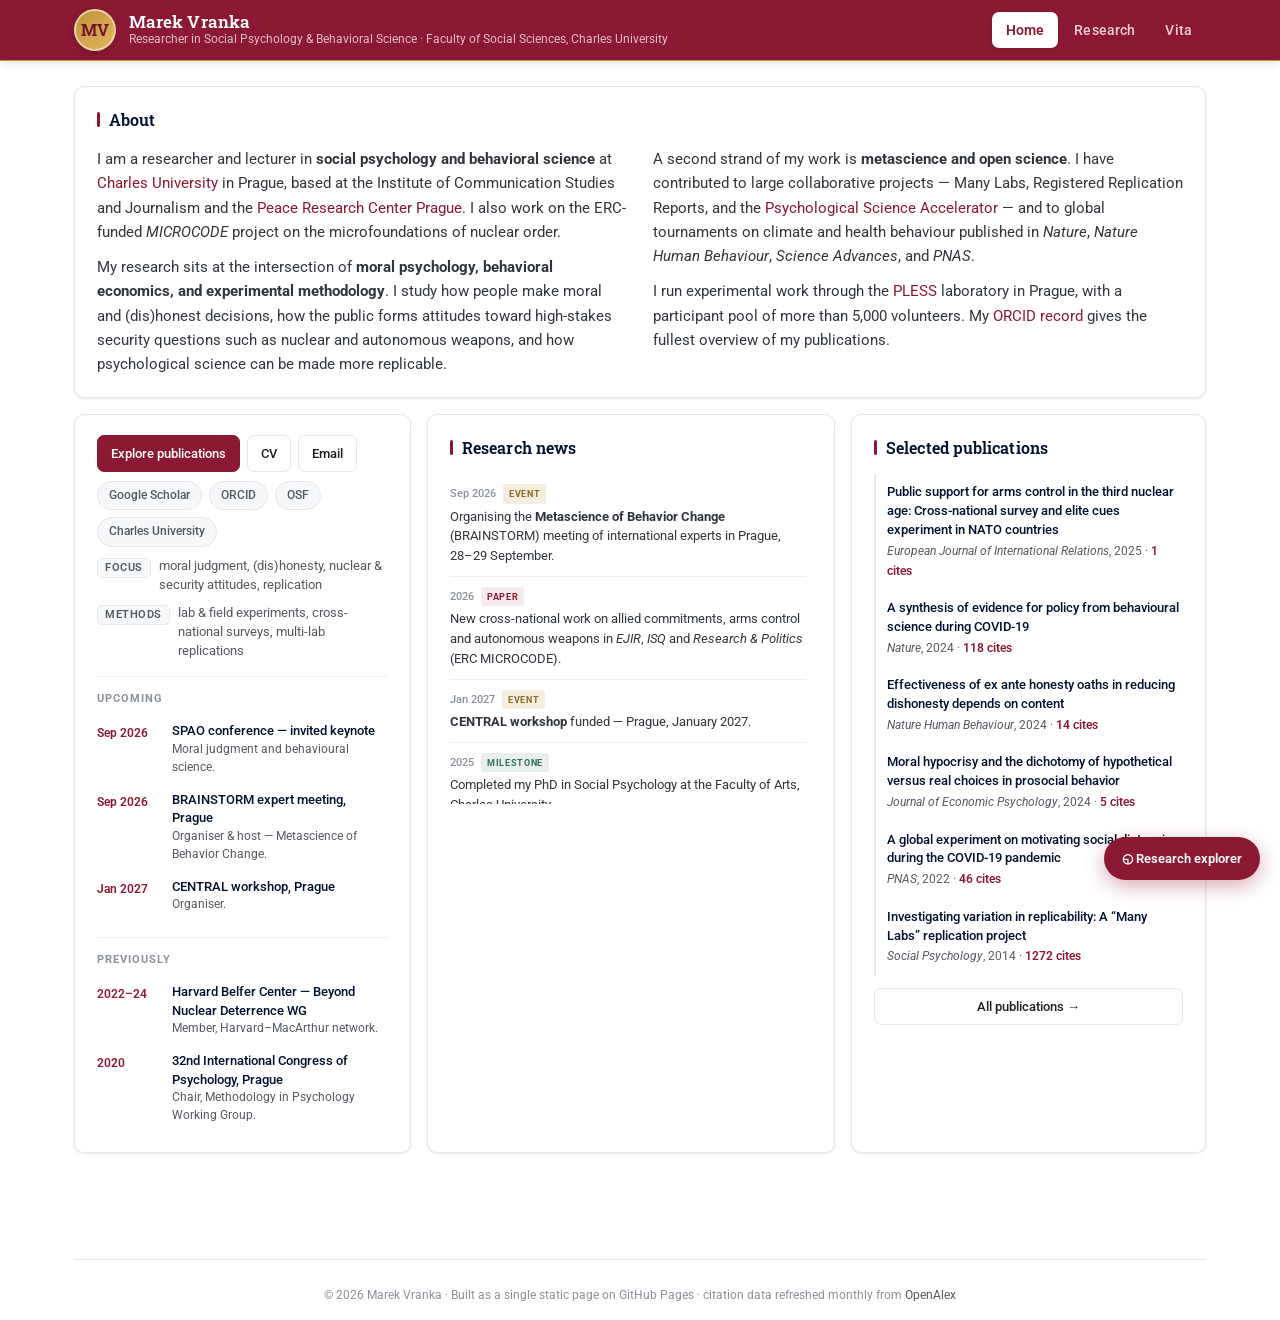
==== commit 6284fbe8: "chore: refresh citations [skip ci]" ====
--- a/index.html
+++ b/index.html
@@ -293,7 +293,7 @@
 
   <div class="card pad">
    <h2 class="sec">Selected publications</h2>
-   <div class="selpub" onclick="openPaper(3)"><div class="selpub-title">Public support for arms control in the third nuclear age: Cross-national survey and elite cues experiment in NATO countries</div><div class="selpub-meta"><em>European Journal of International Relations</em>, 2025 · <span class="selpub-cite">1 cites</span></div></div><div class="selpub" onclick="openPaper(14)"><div class="selpub-title">A synthesis of evidence for policy from behavioural science during COVID-19</div><div class="selpub-meta"><em>Nature</em>, 2024 · <span class="selpub-cite">116 cites</span></div></div><div class="selpub" onclick="openPaper(8)"><div class="selpub-title">Effectiveness of ex ante honesty oaths in reducing dishonesty depends on content</div><div class="selpub-meta"><em>Nature Human Behaviour</em>, 2024 · <span class="selpub-cite">14 cites</span></div></div><div class="selpub" onclick="openPaper(9)"><div class="selpub-title">Moral hypocrisy and the dichotomy of hypothetical versus real choices in prosocial behavior</div><div class="selpub-meta"><em>Journal of Economic Psychology</em>, 2024 · <span class="selpub-cite">5 cites</span></div></div><div class="selpub" onclick="openPaper(25)"><div class="selpub-title">A global experiment on motivating social distancing during the COVID-19 pandemic</div><div class="selpub-meta"><em>PNAS</em>, 2022 · <span class="selpub-cite">46 cites</span></div></div><div class="selpub" onclick="openPaper(55)"><div class="selpub-title">Investigating variation in replicability: A “Many Labs” replication project</div><div class="selpub-meta"><em>Social Psychology</em>, 2014 · <span class="selpub-cite">1271 cites</span></div></div>
+   <div class="selpub" onclick="openPaper(3)"><div class="selpub-title">Public support for arms control in the third nuclear age: Cross-national survey and elite cues experiment in NATO countries</div><div class="selpub-meta"><em>European Journal of International Relations</em>, 2025 · <span class="selpub-cite">1 cites</span></div></div><div class="selpub" onclick="openPaper(14)"><div class="selpub-title">A synthesis of evidence for policy from behavioural science during COVID-19</div><div class="selpub-meta"><em>Nature</em>, 2024 · <span class="selpub-cite">118 cites</span></div></div><div class="selpub" onclick="openPaper(8)"><div class="selpub-title">Effectiveness of ex ante honesty oaths in reducing dishonesty depends on content</div><div class="selpub-meta"><em>Nature Human Behaviour</em>, 2024 · <span class="selpub-cite">14 cites</span></div></div><div class="selpub" onclick="openPaper(9)"><div class="selpub-title">Moral hypocrisy and the dichotomy of hypothetical versus real choices in prosocial behavior</div><div class="selpub-meta"><em>Journal of Economic Psychology</em>, 2024 · <span class="selpub-cite">5 cites</span></div></div><div class="selpub" onclick="openPaper(25)"><div class="selpub-title">A global experiment on motivating social distancing during the COVID-19 pandemic</div><div class="selpub-meta"><em>PNAS</em>, 2022 · <span class="selpub-cite">46 cites</span></div></div><div class="selpub" onclick="openPaper(55)"><div class="selpub-title">Investigating variation in replicability: A “Many Labs” replication project</div><div class="selpub-meta"><em>Social Psychology</em>, 2014 · <span class="selpub-cite">1272 cites</span></div></div>
    <div style="margin-top:12px">
     <button class="btn" style="width:100%;justify-content:center" onclick="go('research')">All publications →</button>
    </div>
@@ -349,7 +349,7 @@
 
  <div class="rowflex">
   <div class="cnt"><b id="n">0</b> publications <span id="clr" style="display:none">· <a href="#" onclick="clearAll();return false">clear filters</a></span></div>
-  <div style="color:var(--dim);font-size:11.6px">citation data: OpenAlex · updated 2026-08-25</div>
+  <div style="color:var(--dim);font-size:11.6px">citation data: OpenAlex · updated 2026-09-01</div>
  </div>
  <div id="papers"></div>
 </div></main>
@@ -421,7 +421,7 @@
 <div class="toast" id="toast"></div>
 
 <script>
-const PUBS=[{"id": 0, "y": 2026, "a": "Houdek, P., Bahník, Š., Vranka, M., & Zielina, M.", "t2": "How to React in the Case of Powerful Transgressors: Kill Them With Kindness or Punishment?", "j": "European Journal of Social Psychology", "t": ["moral", "social"], "m": ["experiment"], "hl": 0, "c": 1, "ab": "When wrongdoing is committed by a powerful superior, victims face a strategic dilemma: punish (e.g., confront and report), avoid or forgive. Moral‐repair and restorative‐justice perspectives suggest that conciliatory responses can elicit guilt and restore cooperation, whereas punitive responses may deter misconduct but risk backlash, especially in situations of power asymmetry. Across four studies, we examined both sides of this dyadic process: how victims select response strategies and how powerful transgressors subsequently react…", "oa": false, "doi": "10.1002/ejsp.70074", "co": ["Houdek", "Bahník", "Zielina"]}, {"id": 1, "y": 2026, "a": "Smetana, M., Vranka, M., & Rosendorf, O.", "t2": "Allied commitments and public support for military interventions: A cross-national experiment", "j": "Research & Politics", "t": ["security"], "m": ["experiment", "crossnational", "survey"], "hl": 0, "c": 0, "ab": "Recent survey experiments have found that the public in NATO member states is more supportive of intervening militarily on behalf of formal allies than non-allies. However, we lack empirical evidence on whether this effect of alliance treaties generalizes to non-NATO and non-Western countries. To fill this gap, we conducted a preregistered cross-national survey experiment on population samples (N = 7200) in two Western NATO countries (the United States and the United Kingdom) and four non-Western regional powers (Russia, China, India, and Brazil)…", "oa": true, "doi": "10.1177/20531680261437297", "co": ["Smetana", "Rosendorf"]}, {"id": 2, "y": 2026, "a": "Rosendorf, O., Smetana, M., Vranka, M., & Dahlmann, A.", "t2": "Mind over metal: public opinion on autonomous weapons in the United States, Brazil, Germany, and China", "j": "International Studies Quarterly", "t": ["security"], "m": ["survey", "crossnational"], "hl": 0, "c": 3, "ab": "", "oa": true, "doi": "10.2139/ssrn.5021966", "co": ["Rosendorf", "Smetana", "Dahlmann"]}, {"id": 3, "y": 2025, "a": "Smetana, M., Vranka, M., & Rosendorf, O.", "t2": "Public support for arms control in the third nuclear age: Cross-national survey and elite cues experiment in NATO countries", "j": "European Journal of International Relations", "t": ["security"], "m": ["survey", "experiment", "crossnational"], "hl": 0, "c": 1, "ab": "Scholars argue that the world has entered the “third nuclear age,” defined by profound technological change, destabilizing arms races among great powers, and the unraveling of existing arms control structures. In this paper, we introduce a new theory of the sources and strength of public attitudes toward nuclear arms control in this new era of global nuclear politics. We propose that, due to the complex and overly technicist nature of arms control practices, the public generally exhibits low levels of awareness and domain-specific knowledge…", "oa": true, "doi": "10.1177/13540661251353107", "co": ["Smetana", "Rosendorf"]}, {"id": 4, "y": 2025, "a": "Knöchel, T. D., Schweizer, K. J., … Vranka, M., … & Aczel, B.", "t2": "Core principles of responsible generative AI usage in research", "j": "AI and Ethics", "t": ["openscience"], "m": [], "hl": 0, "c": 6, "ab": "In a rapidly evolving Generative Artificial Intelligence (GenAI) landscape, researchers, policymakers, and publishers have to continuously redefine responsible research practices. To ensure guidance of GenAI use in research, core principles that remain stable despite technological advancement are needed. This article defines a list of principles guiding the responsible use of GenAI in research, regardless of use case and GenAI technology employed. To define this framework, we conducted an anonymised Delphi consensus procedure comprising a panel of 16 international and multidisciplinary experts…", "oa": true, "doi": "10.1007/s43681-025-00768-8", "co": ["Knöchel", "Schweizer", "Aczel"]}, {"id": 5, "y": 2025, "a": "Bahník, Š., & Vranka, M.", "t2": "Reward Perception, But Not Reward Inequality Is Associated With Increased Dishonesty", "j": "Social Psychology", "t": ["honesty"], "m": ["experiment"], "hl": 0, "c": 1, "ab": "The present experiment explores the link between perceived unfairness of low rewards for work and propensity for dishonest actions. Participants engaged in a sorting task where they had the opportunity to break rules to increase their rewards while harming a third party. While manipulation of reward unfairness did not significantly increase dishonesty, dissatisfaction with absolute reward levels and the emphasis on proportionality as a moral foundation predicted unethical behavior…", "oa": false, "doi": "10.1027/1864-9335/a000570", "co": ["Bahník"]}, {"id": 6, "y": 2025, "a": "Smetana, M., Sukin, L., Herzog, S., & Vranka, M.", "t2": "Atomic responsiveness: How public opinion shapes elite beliefs and preferences on nuclear weapon use", "j": "European Journal of International Security", "t": ["security"], "m": ["survey", "experiment"], "hl": 0, "c": 8, "ab": "A recent wave of survey experiments has advanced scholarly understanding of public attitudes towards the use of nuclear weapons. In this article, we address the central question: can public opinion influence decision-makers’ views on nuclear weapon use? We bridge this critical gap in the literature with a survey experiment conducted on samples of UK parliamentarians and US and UK government employees in official policy roles. We varied public support for nuclear strikes in realistic scenarios to examine participants’ responsiveness to public preferences when considering nuclear first use, nuclear retaliation,…", "oa": true, "doi": "10.1017/eis.2025.10031", "co": ["Smetana", "Sukin", "Herzog"]}, {"id": 7, "y": 2025, "a": "Kalhousová, I., Komasová, S., Plíštilová, T., Smetana, M., & Vranka, M.", "t2": "Elite-public gaps in attitudes towards Israel and the Israeli-Palestinian conflict: new evidence from a survey of Czech parliamentarians and citizens", "j": "East European Politics", "t": ["security"], "m": ["survey"], "hl": 0, "c": 6, "ab": "The Czech Republic is known for its strong support of Israel, but it is unclear if Czech politicians and the public share this stance equally. We conducted a survey of Czech citizens and members of parliament on attitudes towards Israel and the Israeli-Palestinian conflict. The results show that parliamentarians are more supportive of pro-Israel policies, blame Palestinians more for the conflict and view Czech-Israel relations more positively than the general population. Our findings provide the first empirical evidence of a gap between elite and public attitudes towards Israel…", "oa": true, "doi": "10.1080/21599165.2024.2415641", "co": ["Kalhousová", "Komasová", "Plíštilová", "Smetana"]}, {"id": 8, "y": 2024, "a": "Zickfeld, J. H., Ścigała, K. A., … Vranka, M., … & Mitkidis, P.", "t2": "Effectiveness of ex ante honesty oaths in reducing dishonesty depends on content", "j": "Nature Human Behaviour", "t": ["honesty"], "m": ["experiment", "multilab"], "hl": 1, "c": 14, "ab": "", "oa": true, "doi": "10.1038/s41562-024-02009-0", "co": ["Zickfeld", "Mitkidis"]}, {"id": 9, "y": 2024, "a": "Vranka, M., & Houdek, P.", "t2": "Moral hypocrisy and the dichotomy of hypothetical versus real choices in prosocial behavior", "j": "Journal of Economic Psychology", "t": ["moral", "honesty"], "m": ["experiment"], "hl": 0, "c": 5, "ab": "", "oa": false, "doi": "10.1016/j.joep.2024.102772", "co": ["Houdek"]}, {"id": 10, "y": 2024, "a": "Doell, K. C., Todorova, B., … Vranka, M., … & Lutz, A. E.", "t2": "The International Climate Psychology Collaboration: Climate change-related data collected from 63 countries", "j": "Scientific Data", "t": ["climate"], "m": ["crossnational", "survey"], "hl": 0, "c": null, "ab": "", "oa": null, "doi": "", "co": ["Doell", "Todorova", "Lutz"]}, {"id": 11, "y": 2024, "a": "Smetana, M., Vranka, M., & Rosendorf, O.", "t2": "Elite-public gaps in support for nuclear and chemical strikes: New evidence from a survey of British parliamentarians and citizens", "j": "Research & Politics", "t": ["security"], "m": ["survey"], "hl": 0, "c": 8, "ab": "In this research article, we provide empirical evidence for the hypothesis that there are substantial elite-public gaps in attitudes toward the military use of nuclear and chemical weapons. We designed and preregistered an original survey investigating support for nuclear and chemical strikes in a hypothetical scenario and fielded it to representative samples of British citizens and parliamentarians. Our results provide strong empirical support for the elite-public gap hypothesis, with the parliamentarians expressing a significantly stronger aversion to nuclear and chemical use than the public respondents…", "oa": true, "doi": "10.1177/20531680241276795", "co": ["Smetana", "Rosendorf"]}, {"id": 12, "y": 2024, "a": "Smetana, M., Vranka, M., & Rosendorf, O.", "t2": "The “Commitment Trap” Revisited: Experimental Evidence on Ambiguous Nuclear Threats", "j": "Journal of Experimental Political Science", "t": ["security"], "m": ["experiment", "survey"], "hl": 0, "c": 12, "ab": "In this paper, we provide an empirical test for the theoretical claim that ambiguous nuclear threats create a “commitment trap” for American leaders: when deterrence fails, supposedly they are more likely to order the use of nuclear weapons to avoid domestic audience costs for backing down. We designed an original survey experiment and fielded it to a sample of 1,000 U.S. citizens. We found no evidence of a commitment trap when ambiguous nuclear threats are made. Unlike explicit threats, ambiguous ones did not generate domestic disapproval when the leader backed down…", "oa": true, "doi": "10.1017/xps.2023.8", "co": ["Smetana", "Rosendorf"]}, {"id": 13, "y": 2024, "a": "Vlasceanu, M., Doell, K. C., … Vranka, M., … & Lutz, A. E.", "t2": "Addressing climate change with behavioral science: A global intervention tournament in 63 countries", "j": "Science Advances", "t": ["climate"], "m": ["experiment", "crossnational"], "hl": 1, "c": 271, "ab": "Effectively reducing climate change requires marked, global behavior change. However, it is unclear which strategies are most likely to motivate people to change their climate beliefs and behaviors. Here, we tested 11 expert-crowdsourced interventions on four climate mitigation outcomes: beliefs, policy support, information sharing intention, and an effortful tree-planting behavioral task. Across 59,440 participants from 63 countries, the interventions' effectiveness was small, largely limited to nonclimate skeptics, and differed across outcomes: Beliefs were strengthened mostly by decreasing psychological distance (by 2.3%), policy support…", "oa": true, "doi": "10.1126/sciadv.adj5778", "co": ["Vlasceanu", "Doell", "Lutz"]}, {"id": 14, "y": 2024, "a": "Ruggeri, K., Stock, F., … Vranka, M., … & Willer, R.", "t2": "A synthesis of evidence for policy from behavioural science during COVID-19", "j": "Nature", "t": ["health"], "m": ["meta"], "hl": 1, "c": 116, "ab": "proposed 19 policy recommendations ('claims') detailing how evidence from behavioural science could contribute to efforts to reduce impacts and end the COVID-19 pandemic. Here we assess 747 pandemic-related research articles that empirically investigated those claims. We report the scale of evidence and whether evidence supports them to indicate applicability for policymaking. Two independent teams, involving 72 reviewers, found evidence for 18 of 19 claims, with both teams finding evidence supporting 16 (89%) of those 18 claims. The strongest evidence supported claims that anticipated culture, polarization and…", "oa": true, "doi": "10.1038/s41586-023-06840-9", "co": ["Ruggeri", "Stock", "Willer"]}, {"id": 15, "y": 2024, "a": "Efendić, E., Van de Calseyde, P. P., Bahník, Š., & Vranka, M. A.", "t2": "Taking algorithmic (vs. human) advice reveals different goals to others", "j": "International Journal of Human–Computer Interaction", "t": ["jdm"], "m": ["experiment"], "hl": 0, "c": 11, "ab": "People are increasingly likely to obtain advice from algorithms. But what does taking advice from an algorithm (as opposed to a human) reveal to others about the advice seekers’ goals? In five studies (total N = 1927), we find that observers attribute the primary goal that an algorithm is designed to pursue in a situation to advice seekers. As a result, when explaining advice seekers’ subsequent behaviors and decisions, primarily this goal is taken into account, leaving less room for other possible motives that could account for people’s actions…", "oa": true, "doi": "10.1080/10447318.2023.2210886", "co": ["Efendić", "Calseyde", "Bahník"]}, {"id": 16, "y": 2024, "a": "Rosendorf, O., Smetana, M., & Vranka, M.", "t2": "Algorithmic Aversion? Experimental Evidence on the Elasticity of Public Attitudes to “Killer Robots”", "j": "Security Studies", "t": ["security", "jdm"], "m": ["experiment", "survey"], "hl": 0, "c": 19, "ab": "Lethal autonomous weapon systems present a prominent yet controversial military innovation. While previous studies have indicated that the deployment of \"killer robots\" would face considerable public opposition, our understanding of the elasticity of these attitudes, contingent on different factors, remains limited. In this article, we aim to explore the sensitivity of public attitudes to three specific factors: concerns about the accident-prone nature of the technology, concerns about responsibility attribution for adverse outcomes, and concerns about the inherently undignified nature of automated killing…", "oa": true, "doi": "10.1080/09636412.2023.2250259", "co": ["Rosendorf", "Smetana"]}, {"id": 17, "y": 2023, "a": "Bahník, Š., & Vranka, M.", "t2": "How does probabilistic harm affect dishonesty? An experiment", "j": "Finance Research Letters", "t": ["honesty"], "m": ["experiment"], "hl": 0, "c": 1, "ab": "", "oa": false, "doi": "10.1016/j.frl.2023.104373", "co": ["Bahník"]}, {"id": 18, "y": 2023, "a": "Buchanan, E. M., Lewis, S. C., … Vranka, M., … & Vega, D.", "t2": "The Psychological Science Accelerator's COVID-19 rapid-response dataset", "j": "Scientific Data", "t": ["health", "openscience"], "m": ["multilab", "crossnational"], "hl": 0, "c": null, "ab": "", "oa": null, "doi": "", "co": ["Buchanan", "Lewis", "Vega"]}, {"id": 19, "y": 2023, "a": "Pittelkow, M. M., Field, S. M., … Vranka, M., … & Van Ravenzwaaij, D.", "t2": "The process of replication target selection in psychology: what to consider?", "j": "Royal Society Open Science", "t": ["openscience"], "m": [], "hl": 0, "c": 26, "ab": "Increased execution of replication studies contributes to the effort to restore credibility of empirical research. However, a second generation of problems arises: the number of potential replication targets is at a serious mismatch with available resources. Given limited resources, replication target selection should be well-justified, systematic and transparently communicated. At present the discussion on what to consider when selecting a replication target is limited to theoretical discussion, self-reported justifications and a few formalized suggestions. In this Registered Report, we proposed a study…", "oa": true, "doi": "10.1098/rsos.210586", "co": ["Pittelkow", "Field", "Ravenzwaaij"]}, {"id": 20, "y": 2023, "a": "Smetana, M., Vranka, M., & Rosendorf, O.", "t2": "The lesser evil? Experimental evidence on the strength of nuclear and chemical weapon “taboos”", "j": "Conflict Management and Peace Science", "t": ["security"], "m": ["experiment", "survey"], "hl": 0, "c": 20, "ab": "We present findings of a survey experiment on a sample of 2350 American and British citizens, in which we examined attitudes towards nuclear and chemical strikes. Our findings demonstrate that even though the public accurately judges nuclear weapons as more destructive and indiscriminate, it is still more averse to the use of chemical than nuclear weapons. Our follow up study has shown that individuals are significantly more likely to associate chemical weapons with “rogue states” and terrorists, and associate nuclear weapons with modern powers…", "oa": false, "doi": "10.1177/07388942221124515", "co": ["Smetana", "Rosendorf"]}, {"id": 21, "y": 2022, "a": "Věchetová, G., Nikolai, T., … Vranka, M., … & Serranová, T.", "t2": "Attention impairment in motor functional neurological disorders: a neuropsychological study", "j": "Journal of Neurology", "t": ["health"], "m": [], "hl": 0, "c": 15, "ab": "", "oa": false, "doi": "10.1007/s00415-022-11211-x", "co": ["Věchetová", "Nikolai", "Serranová"]}, {"id": 22, "y": 2022, "a": "Dorison, C. A., Lerner, J. S., … Vranka, M., … & Pantazi, M.", "t2": "In COVID-19 health messaging, loss framing increases anxiety with little-to-no concomitant benefits: experimental evidence from 84 countries", "j": "Affective Science", "t": ["health"], "m": ["experiment", "crossnational"], "hl": 0, "c": 50, "ab": "", "oa": true, "doi": "10.1007/s42761-022-00128-3", "co": ["Dorison", "Lerner", "Pantazi"]}, {"id": 23, "y": 2022, "a": "Bahník, Š., & Vranka, M.", "t2": "No evidence of moral licensing in a laboratory bribe-taking task", "j": "Scientific Reports", "t": ["honesty", "moral"], "m": ["experiment"], "hl": 0, "c": 9, "ab": "Moral licensing posits that previous moral acts increase the probability of behaving immorally in the future. According to this perspective, rejecting bribes, even because they are too small, would create a kind of \"license\" for taking (presumably larger) bribes in the future. On the other hand, the desire for consistency in behavior predicts that previous rejection of bribes will increase the probability of rejection for bribes offered in the future. Using a laboratory task modeling the decision to take a bribe, we examined how resisting and succumbing to the temptation to take a bribe affects later…", "oa": true, "doi": "10.1038/s41598-022-16800-4", "co": ["Bahník"]}, {"id": 24, "y": 2022, "a": "Ruggeri, K., Panin, A., … Vranka, M., … & Toscano, F.", "t2": "The globalizability of temporal discounting", "j": "Nature Human Behaviour", "t": ["jdm"], "m": ["crossnational", "survey"], "hl": 1, "c": null, "ab": "", "oa": null, "doi": "", "co": ["Ruggeri", "Panin", "Toscano"]}, {"id": 25, "y": 2022, "a": "Legate, N., Nguyen, T. V., … Vranka, M., … & Ogbonnaya, C. E.", "t2": "A global experiment on motivating social distancing during the COVID-19 pandemic", "j": "PNAS", "t": ["health"], "m": ["experiment", "crossnational"], "hl": 1, "c": 46, "ab": "Finding communication strategies that effectively motivate social distancing continues to be a global public health priority during the COVID-19 pandemic. This cross-country, preregistered experiment (n = 25,718 from 89 countries) tested hypotheses concerning generalizable positive and negative outcomes of social distancing messages that promoted personal agency and reflective choices (i.e., an autonomy-supportive message) or were restrictive and shaming (i.e., a controlling message) compared with no message at all. Results partially supported experimental hypotheses in that the controlling message increased…", "oa": true, "doi": "10.1073/pnas.2111091119", "co": ["Legate", "Nguyen", "Ogbonnaya"]}, {"id": 26, "y": 2022, "a": "Bago, B., Kovacs, M., … Vranka, M., … & Matibag, C. J.", "t2": "Situational factors shape moral judgements in the trolley dilemma in Eastern, Southern and Western countries in a culturally diverse sample", "j": "Nature Human Behaviour", "t": ["moral"], "m": ["experiment", "crossnational", "multilab"], "hl": 1, "c": null, "ab": "", "oa": null, "doi": "", "co": ["Bago", "Kovacs", "Matibag"]}, {"id": 27, "y": 2022, "a": "Bahník, Š., & Vranka, M. A.", "t2": "Experimental test of the effects of punishment probability and size on the decision to take a bribe", "j": "Journal of Behavioral and Experimental Economics", "t": ["honesty"], "m": ["experiment"], "hl": 0, "c": 16, "ab": "", "oa": false, "doi": "10.1016/j.socec.2021.101813", "co": ["Bahník"]}, {"id": 28, "y": 2022, "a": "Rosendorf, O., Smetana, M., & Vranka, M.", "t2": "Autonomous weapons and ethical judgments: Experimental evidence on attitudes toward the military use of “killer robots”", "j": "Peace and Conflict: Journal of Peace Psychology", "t": ["security", "moral"], "m": ["experiment", "survey"], "hl": 0, "c": 23, "ab": "", "oa": false, "doi": "10.1037/pac0000601", "co": ["Rosendorf", "Smetana"]}, {"id": 29, "y": 2021, "a": "Isager, P. M., Van Aert, R., … Vranka, M., … & Lakens, D.", "t2": "Deciding what to replicate: A decision model for replication study selection under resource and knowledge constraints", "j": "Psychological Methods", "t": ["openscience"], "m": [], "hl": 0, "c": 77, "ab": "Our goal in this article is not to define concrete guidelines for study selection, but to provide the necessary theoretical foundations on which such concrete guidelines could be built. (PsycInfo Database Record (c) 2023 APA, all rights reserved).", "oa": true, "doi": "10.1037/met0000438", "co": ["Isager", "Aert", "Lakens"]}, {"id": 30, "y": 2021, "a": "Rosendorf, O., Smetana, M., & Vranka, M.", "t2": "Disarming Arguments: Public Opinion and Nuclear Abolition", "j": "Survival", "t": ["security"], "m": ["survey"], "hl": 0, "c": 13, "ab": "While many consider the threat posed by nuclear weapons to be greater than ever, the general public has largely lost interest in the issue of nuclear disarmament. To reinvigorate public support for a nuclear-weapons-free world, disarmament advocates have presented a range of arguments about the necessity of nuclear abolition. This article presents original data from a public-opinion survey of US citizens to examine the relative effectiveness of the most common pro-disarmament arguments. The study found that the least persuasive arguments had to do with the costs of maintaining a nuclear arsenal, the humanitarian…", "oa": false, "doi": "10.1080/00396338.2021.2006454", "co": ["Rosendorf", "Smetana"]}, {"id": 31, "y": 2021, "a": "Wang, K., Goldenberg, A., … Vranka, M., … & Isager, P. M.", "t2": "A multi-country test of brief reappraisal interventions on emotions during the COVID-19 pandemic", "j": "Nature Human Behaviour", "t": ["health"], "m": ["experiment", "crossnational", "multilab"], "hl": 1, "c": 155, "ab": "", "oa": true, "doi": "10.1038/s41562-021-01173-x", "co": ["Wang", "Goldenberg", "Isager"]}, {"id": 32, "y": 2021, "a": "Frollová, N., Vranka, M., & Houdek, P.", "t2": "A qualitative study of perception of a dishonesty experiment", "j": "Journal of Economic Methodology", "t": ["honesty"], "m": [], "hl": 0, "c": 18, "ab": "We conducted focus groups with participants of a laboratory experiment on cheating with the aim to describe and structure participants’ lived experience with the experiment and to compare their perceptions with experimenters’ expectations. Our results suggest that participants often perceive both control and experimental conditions differently than intended by an experimenter. For example, the participants’ decisions may be affected by feeling that they have to make a choice and do not have the opportunity to leave the experimental situation; by not believing in the anonymity of the experiment…", "oa": false, "doi": "10.1080/1350178x.2021.1936598", "co": ["Frollová", "Houdek"]}, {"id": 33, "y": 2021, "a": "Houdek, P., Koblovský, P., & Vranka, M.", "t2": "The Challenge of Human Psychology to Effective Management of the COVID-19 Pandemic", "j": "Society", "t": ["health"], "m": [], "hl": 0, "c": 3, "ab": "", "oa": true, "doi": "10.1007/s12115-021-00575-x", "co": ["Houdek", "Koblovský"]}, {"id": 34, "y": 2021, "a": "Ruggeri, K., Većkalov, B., … Vranka, M., … & Folke, T.", "t2": "The general fault in our fault lines", "j": "Nature Human Behaviour", "t": ["jdm", "social"], "m": ["crossnational", "survey"], "hl": 1, "c": 121, "ab": "Pervading global narratives suggest that political polarization is increasing, yet the accuracy of such group meta-perceptions has been drawn into question. A recent US study suggests that these beliefs are inaccurate and drive polarized beliefs about out-groups. However, it also found that informing people of inaccuracies reduces those negative beliefs. In this work, we explore whether these results generalize to other countries. To achieve this, we replicate two of the original experiments with 10,207 participants across 26 countries. We focus on local group divisions, which we refer to as fault lines. We find broad generalizability for…", "oa": true, "doi": "10.1038/s41562-021-01092-x", "co": ["Ruggeri", "Većkalov", "Folke"]}, {"id": 35, "y": 2021, "a": "Vranka, M. A., Hudik, M., Frollova, N., Bahník, Š., Sýkorová, M., & Houdek, P.", "t2": "Honesty of Online Workers: A Field Experiment shows no Evidence of Self-Selection of Cheaters to a Cheating-enabling Work Environment", "j": "Journal of Behavioral and Experimental Economics", "t": ["honesty"], "m": ["field", "experiment"], "hl": 0, "c": 2, "ab": "", "oa": true, "doi": "10.1016/j.socec.2021.101730", "co": ["Hudik", "Frollova", "Bahník", "Sýkorová", "Houdek"]}, {"id": 36, "y": 2021, "a": "Smetana, M., & Vranka, M.", "t2": "How moral foundations shape public approval of nuclear, chemical, and conventional strikes: new evidence from experimental surveys", "j": "International Interactions", "t": ["security", "moral"], "m": ["experiment", "survey"], "hl": 0, "c": 40, "ab": "In this article, we present the results of two survey experiments on public support for nuclear, chemical, and conventional strikes. We examined how moral values of individuals interact with the approval of different kinds of strikes and with the effects of information about the ingroup and out-group fatalities. Our results show that while the public is more averse to the employment of chemical weapons than to the conduct of nuclear or conventional strikes, the overall relationship between strike approval and the individuals’ moral values does not differ across the three experimental treatments. In addition, we…", "oa": false, "doi": "10.1080/03050629.2020.1848825", "co": ["Smetana"]}, {"id": 37, "y": 2021, "a": "Houdek, P., Bahník, Š., Hudík, M., & Vranka, M.", "t2": "Selection effects on dishonest behavior", "j": "Judgment and Decision Making", "t": ["honesty", "jdm"], "m": ["experiment"], "hl": 0, "c": 19, "ab": "In many situations people behave ethically, while elsewhere dishonesty reigns. Studies of the determinants of unethical behavior often use random assignment of participants in various conditions to identify contextual or psychological factors influencing dishonesty. However, in many real-world contexts, people deliberately choose or avoid specific environments. In three experiments (total N = 2,124) enabling self-selection of participants in two similar tasks, one of which allowed for cheating, we found that participants who chose the task where they could lie for financial gain reported a higher number…", "oa": true, "doi": "10.1017/s1930297500008561", "co": ["Houdek", "Bahník", "Hudík"]}, {"id": 38, "y": 2021, "a": "Bahník, Š., Vranka, M. A., & Trefná, K.", "t2": "What makes euthanasia justifiable? The role of symptoms' characteristics and interindividual differences", "j": "Death Studies", "t": ["moral"], "m": ["experiment"], "hl": 0, "c": 8, "ab": "The consideration of laypeople's views of conditions under which euthanasia is justifiable is important for policy decisions. In an online survey of US respondents, we examined how patient's symptoms influence justifiability of euthanasia. Euthanasia was judged more justifiable for conditions associated with physical suffering and negative impact on other people. The weight given to physical suffering and negative impact on others in evaluation of justifiability of euthanasia also differed based on personal characteristics…", "oa": false, "doi": "10.1080/07481187.2019.1626945", "co": ["Bahník", "Trefná"]}, {"id": 39, "y": 2021, "a": "Bahník, Š., & Vranka, M. A.", "t2": "Consistency and contrast effects in moral evaluation of euthanasia", "j": "Current Psychology", "t": ["moral"], "m": ["experiment"], "hl": 0, "c": 2, "ab": "", "oa": false, "doi": "10.1007/s12144-018-0012-7", "co": ["Bahník"]}, {"id": 40, "y": 2021, "a": "Bahník, Š., Efendić, E., & Vranka, M.", "t2": "Sacrificing oneself or another: The difference between prescriptive and normative judgments in moral evaluation", "j": "Psychological Reports", "t": ["moral"], "m": ["experiment"], "hl": 0, "c": 6, "ab": "When asked whether to sacrifice oneself or another person to save others, one might think that people would consider sacrificing themselves rather than someone else as the right and appropriate course of action—thus showing an other-serving bias. So far however, most studies found instances of a self-serving bias—people say they would rather sacrifice others. In three experiments using trolley-like dilemmas, we tested whether an other-serving bias might appear as a function of judgment type…", "oa": true, "doi": "10.1177/0033294119896061", "co": ["Bahník", "Efendić"]}, {"id": 41, "y": 2020, "a": "Brandt, M. J., Kuppens, T., … Vranka, M., … & Zimmerman, J. L.", "t2": "Subjective status and perceived legitimacy across countries", "j": "European Journal of Social Psychology", "t": ["social"], "m": ["crossnational", "survey"], "hl": 0, "c": 61, "ab": "The relationships between subjective status and perceived legitimacy are important for understanding the extent to which people with low status are complicit in their oppression. We use novel data from 66 samples and 30 countries (N = 12,788) and find that people with higher status see the social system as more legitimate than those with lower status, but there is variation across people and countries. The association between subjective status and perceived legitimacy was never negative at any levels of eight moderator variables, although the positive association was sometimes reduced…", "oa": true, "doi": "10.1002/ejsp.2694", "co": ["Brandt", "Kuppens", "Zimmerman"]}, {"id": 42, "y": 2020, "a": "Colling, L. J., Szűcs, D., … Vranka, M. A., … & Henare, D. T.", "t2": "Registered Replication Report on Fischer, Castel, Dodd, and Pratt (2003)", "j": "Advances in Methods and Practices in Psychological Science", "t": ["openscience"], "m": ["multilab"], "hl": 0, "c": 60, "ab": "The attentional spatial-numerical association of response codes (Att-SNARC) effect (Fischer, Castel, Dodd, & Pratt, 2003)—the finding that participants are quicker to detect left-side targets when the targets are preceded by small numbers and quicker to detect right-side targets when they are preceded by large numbers—has been used as evidence for embodied number representations. We attempted to replicate Experiment 2 of Fischer et al. by collecting data from 1,105 participants at 17 labs…", "oa": true, "doi": "10.1177/2515245920903079", "co": ["Colling", "Szűcs", "Henare"]}, {"id": 43, "y": 2019, "a": "Vranka, M., Frollová, N., Pour, M., Nováková, J., & Houdek, P.", "t2": "Cheating Customers in Grocery Stores: A Field Study on Dishonesty", "j": "Journal of Behavioral and Experimental Economics", "t": ["honesty"], "m": ["field"], "hl": 0, "c": 11, "ab": "", "oa": false, "doi": "10.1016/j.socec.2019.101484", "co": ["Frollová", "Pour", "Nováková", "Houdek"]}, {"id": 44, "y": 2018, "a": "Klein, R. A., Vianello, M., … Vranka, M., … & Nosek, B. A.", "t2": "Many Labs 2: Investigating variation in replicability across samples and settings", "j": "Advances in Methods and Practices in Psychological Science", "t": ["openscience"], "m": ["multilab", "crossnational"], "hl": 1, "c": 1043, "ab": "We conducted preregistered replications of 28 classic and contemporary published findings, with protocols that were peer reviewed in advance, to examine variation in effect magnitudes across samples and settings. Each protocol was administered to approximately half of 125 samples that comprised 15,305 participants from 36 countries and territories. Using the conventional criterion of statistical significance ( p < .05), we found that 15 (54%) of the replications provided evidence of a statistically significant effect in the same direction as the original finding. With a strict significance criterion ( p < .0001), 14 (50%) of the replications…", "oa": true, "doi": "10.1177/2515245918810225", "co": ["Klein", "Vianello", "Nosek"]}, {"id": 45, "y": 2018, "a": "Houdek, P., Koblovský, P., Šťastný, D., & Vranka, M.", "t2": "Consumer Decision Making in the Information Age", "j": "Society", "t": ["jdm"], "m": [], "hl": 0, "c": 16, "ab": "", "oa": false, "doi": "10.1007/s12115-018-0283-5", "co": ["Houdek", "Koblovský", "Šťastný"]}, {"id": 46, "y": 2018, "a": "Vranka, M. A., & Bahník, Š.", "t2": "Predictors of Bribe Taking: The Role of Bribe Size and Personality", "j": "Frontiers in Psychology", "t": ["honesty"], "m": ["experiment"], "hl": 0, "c": 33, "ab": "Laboratory studies allow studying the predictors of bribe-taking in a controlled setting. However, presently used laboratory tasks often lack any connection to norm violation or invite participants to role-play. A new experimental task for studying the decision to take a bribe was designed in this study to overcome these problems by embedding the opportunity for bribe-taking in an unrelated task that participants perform. Using this new experimental task, we found that refraining from harming a third party by taking a bribe was associated with lower offered bribes and higher scores of the participants on the…", "oa": true, "doi": "10.3389/fpsyg.2018.01511", "co": ["Bahník"]}, {"id": 47, "y": 2017, "a": "Bahník, Š., & Vranka, M.", "t2": "Growth mindset is not associated with scholastic aptitude in a large sample of university applicants", "j": "Personality and Individual Differences", "t": ["social"], "m": [], "hl": 0, "c": 115, "ab": "", "oa": false, "doi": "10.1016/j.paid.2017.05.046", "co": ["Bahník"]}, {"id": 48, "y": 2017, "a": "Bahník, Š., & Vranka, M.", "t2": "If it's difficult to pronounce, it might not be risky: The effect of fluency on judgment of risk does not generalize to new stimuli", "j": "Psychological Science", "t": ["jdm"], "m": ["experiment"], "hl": 1, "c": 30, "ab": "Processing fluency is used as a basis for various types of judgment. For example, previous research has shown that people judge food additives with names that are more difficult to pronounce (i.e., that are disfluent) to be more harmful. We explored the possibility that the association between disfluency and perceived harmfulness might be in the opposite direction for some categories of stimuli. Although we found some support for this hypothesis, an improved analysis and further studies indicated that the effect was strongly dependent on the stimuli used. We then used stimulus sampling and showed that the…", "oa": false, "doi": "10.1177/0956797616685770", "co": ["Bahník"]}, {"id": 49, "y": 2016, "a": "Cheung, I., Campbell, L., … Vranka, M., … & Yong, J. C.", "t2": "Registered Replication Report: Study 1 from Finkel, Rusbult, Kumashiro, & Hannon (2002)", "j": "Perspectives on Psychological Science", "t": ["openscience", "social"], "m": ["multilab"], "hl": 0, "c": 84, "ab": "Finkel, Rusbult, Kumashiro, and Hannon (2002, Study 1) demonstrated a causal link between subjective commitment to a relationship and how people responded to hypothetical betrayals of that relationship. Participants primed to think about their commitment to their partner (high commitment) reacted to the betrayals with reduced exit and neglect responses relative to those primed to think about their independence from their partner (low commitment). The priming manipulation did not affect constructive voice and loyalty responses. Although other studies have demonstrated a correlation between subjective commitment…", "oa": true, "doi": "10.1177/1745691616664694", "co": ["Cheung", "Campbell", "Yong"]}, {"id": 50, "y": 2016, "a": "Vranka, M., & Bahník, Š.", "t2": "Is the emotional dog blind to its choices? An attempt to reconcile the Social intuitionist model and the choice blindness effect", "j": "Experimental Psychology", "t": ["moral", "jdm"], "m": ["experiment"], "hl": 0, "c": 6, "ab": "Previous choice blindness studies showed that people sometimes fail to notice when their choice is changed. Subsequently, they are willing to provide reasons for the manipulated choice which is the opposite of the one they made just seconds ago. In the present study, participants first made binary judgments about the wrongness of described behaviors and then were shown an opposite answer during a second reading of some of the descriptions…", "oa": false, "doi": "10.1027/1618-3169/a000325", "co": ["Bahník"]}, {"id": 51, "y": 2016, "a": "Vranka, M., & Bahník, Š.", "t2": "Differences in autonomy of humans and ultrasocial insect. Commentary to The economic origins of ultrasociality", "j": "Behavioral and Brain Sciences", "t": ["social"], "m": [], "hl": 0, "c": 0, "ab": "The target article is built on an analogy between humans and ultrasocial insects. We argue that there are many important limitations to the analogy that make any possible inferences from the analogy questionable. We demonstrate the issue using an example of the difference between a loss of autonomy in humans and in social insects.", "oa": false, "doi": "10.1017/s0140525x1500120x", "co": ["Bahník"]}, {"id": 52, "y": 2015, "a": "Vranka, M., & Houdek, P.", "t2": "Many Faces of Bankers' Identity: How (not) to study dishonesty", "j": "Frontiers in Psychology", "t": ["honesty"], "m": [], "hl": 0, "c": 17, "ab": "OPINION article Front. Psychol., 18 March 2015Sec. Personality and Social Psychology https://doi.org/10.3389/fpsyg.2015.00302", "oa": true, "doi": "10.3389/fpsyg.2015.00302", "co": ["Houdek"]}, {"id": 53, "y": 2015, "a": "Bahník, Š., Vranka, M., & Dlouhá, J.", "t2": "X good things in life: Processing fluency effects in the “Three good things in life” exercise", "j": "Journal of Research in Personality", "t": ["social"], "m": ["experiment"], "hl": 0, "c": 11, "ab": "", "oa": false, "doi": "10.1016/j.jrp.2015.02.005", "co": ["Bahník", "Dlouhá"]}, {"id": 54, "y": 2014, "a": "Alogna, V. K., Attaya, M. K., … Vranka, M., … & Zwaan, R. A.", "t2": "Registered Replication Report: Schooler & Engstler-Schooler (1990)", "j": "Perspectives on Psychological Science", "t": ["openscience"], "m": ["multilab"], "hl": 0, "c": 229, "ab": "Trying to remember something now typically improves your ability to remember it later. However, after watching a video of a simulated bank robbery, participants who verbally described the robber were 25% worse at identifying the robber in a lineup than were participants who instead listed U.S. states and capitals-this has been termed the \"verbal overshadowing\" effect (Schooler & Engstler-Schooler, 1990). More recent studies suggested that this effect might be substantially smaller than first reported. Given uncertainty about the effect size, the influence of this finding in the memory literature, and its…", "oa": true, "doi": "10.1177/1745691614545653", "co": ["Alogna", "Attaya", "Zwaan"]}, {"id": 55, "y": 2014, "a": "Klein, R. A., Ratliff, K. A., … Vranka, M., … & Nosek, B. A.", "t2": "Investigating variation in replicability: A “Many Labs” replication project", "j": "Social Psychology", "t": ["openscience"], "m": ["multilab", "crossnational"], "hl": 1, "c": 1271, "ab": "Although replication is a central tenet of science, direct replications are rare in psychology. This research tested variation in the replicability of 13 classic and contemporary effects across 36 independent samples totaling 6,344 participants. In the aggregate, 10 effects replicated consistently. One effect – imagined contact reducing prejudice – showed weak support for replicability. And two effects – flag priming influencing conservatism and currency priming influencing system justification – did not replicate. We compared whether the conditions such as lab versus online or US versus international sample…", "oa": true, "doi": "10.1027/1864-9335/a000178", "co": ["Klein", "Ratliff", "Nosek"]}], TOPICS={"honesty": "Dishonesty & Ethics", "moral": "Moral Psychology", "security": "Nuclear & Security", "openscience": "Open Science & Replication", "climate": "Climate Change", "health": "Health & COVID-19", "jdm": "Judgment & Decision-Making", "social": "Social Psychology"}, METHODS={"experiment": "Experiment", "survey": "Survey", "field": "Field experiment", "multilab": "Multi-lab / RRR", "crossnational": "Cross-national", "meta": "Meta-analysis"}, COLORS={"honesty": "#8c1933", "moral": "#b8562f", "security": "#00102e", "openscience": "#2e6f5e", "climate": "#4a7c3f", "health": "#7a3b6b", "jdm": "#c2953b", "social": "#5a6b7d"};
+const PUBS=[{"id": 0, "y": 2026, "a": "Houdek, P., Bahník, Š., Vranka, M., & Zielina, M.", "t2": "How to React in the Case of Powerful Transgressors: Kill Them With Kindness or Punishment?", "j": "European Journal of Social Psychology", "t": ["moral", "social"], "m": ["experiment"], "hl": 0, "c": 1, "ab": "When wrongdoing is committed by a powerful superior, victims face a strategic dilemma: punish (e.g., confront and report), avoid or forgive. Moral‐repair and restorative‐justice perspectives suggest that conciliatory responses can elicit guilt and restore cooperation, whereas punitive responses may deter misconduct but risk backlash, especially in situations of power asymmetry. Across four studies, we examined both sides of this dyadic process: how victims select response strategies and how powerful transgressors subsequently react…", "oa": false, "doi": "10.1002/ejsp.70074", "co": ["Houdek", "Bahník", "Zielina"]}, {"id": 1, "y": 2026, "a": "Smetana, M., Vranka, M., & Rosendorf, O.", "t2": "Allied commitments and public support for military interventions: A cross-national experiment", "j": "Research & Politics", "t": ["security"], "m": ["experiment", "crossnational", "survey"], "hl": 0, "c": 0, "ab": "Recent survey experiments have found that the public in NATO member states is more supportive of intervening militarily on behalf of formal allies than non-allies. However, we lack empirical evidence on whether this effect of alliance treaties generalizes to non-NATO and non-Western countries. To fill this gap, we conducted a preregistered cross-national survey experiment on population samples (N = 7200) in two Western NATO countries (the United States and the United Kingdom) and four non-Western regional powers (Russia, China, India, and Brazil)…", "oa": true, "doi": "10.1177/20531680261437297", "co": ["Smetana", "Rosendorf"]}, {"id": 2, "y": 2026, "a": "Rosendorf, O., Smetana, M., Vranka, M., & Dahlmann, A.", "t2": "Mind over metal: public opinion on autonomous weapons in the United States, Brazil, Germany, and China", "j": "International Studies Quarterly", "t": ["security"], "m": ["survey", "crossnational"], "hl": 0, "c": 3, "ab": "", "oa": true, "doi": "10.2139/ssrn.5021966", "co": ["Rosendorf", "Smetana", "Dahlmann"]}, {"id": 3, "y": 2025, "a": "Smetana, M., Vranka, M., & Rosendorf, O.", "t2": "Public support for arms control in the third nuclear age: Cross-national survey and elite cues experiment in NATO countries", "j": "European Journal of International Relations", "t": ["security"], "m": ["survey", "experiment", "crossnational"], "hl": 0, "c": 1, "ab": "Scholars argue that the world has entered the “third nuclear age,” defined by profound technological change, destabilizing arms races among great powers, and the unraveling of existing arms control structures. In this paper, we introduce a new theory of the sources and strength of public attitudes toward nuclear arms control in this new era of global nuclear politics. We propose that, due to the complex and overly technicist nature of arms control practices, the public generally exhibits low levels of awareness and domain-specific knowledge…", "oa": true, "doi": "10.1177/13540661251353107", "co": ["Smetana", "Rosendorf"]}, {"id": 4, "y": 2025, "a": "Knöchel, T. D., Schweizer, K. J., … Vranka, M., … & Aczel, B.", "t2": "Core principles of responsible generative AI usage in research", "j": "AI and Ethics", "t": ["openscience"], "m": [], "hl": 0, "c": 6, "ab": "In a rapidly evolving Generative Artificial Intelligence (GenAI) landscape, researchers, policymakers, and publishers have to continuously redefine responsible research practices. To ensure guidance of GenAI use in research, core principles that remain stable despite technological advancement are needed. This article defines a list of principles guiding the responsible use of GenAI in research, regardless of use case and GenAI technology employed. To define this framework, we conducted an anonymised Delphi consensus procedure comprising a panel of 16 international and multidisciplinary experts…", "oa": true, "doi": "10.1007/s43681-025-00768-8", "co": ["Knöchel", "Schweizer", "Aczel"]}, {"id": 5, "y": 2025, "a": "Bahník, Š., & Vranka, M.", "t2": "Reward Perception, But Not Reward Inequality Is Associated With Increased Dishonesty", "j": "Social Psychology", "t": ["honesty"], "m": ["experiment"], "hl": 0, "c": 1, "ab": "The present experiment explores the link between perceived unfairness of low rewards for work and propensity for dishonest actions. Participants engaged in a sorting task where they had the opportunity to break rules to increase their rewards while harming a third party. While manipulation of reward unfairness did not significantly increase dishonesty, dissatisfaction with absolute reward levels and the emphasis on proportionality as a moral foundation predicted unethical behavior…", "oa": false, "doi": "10.1027/1864-9335/a000570", "co": ["Bahník"]}, {"id": 6, "y": 2025, "a": "Smetana, M., Sukin, L., Herzog, S., & Vranka, M.", "t2": "Atomic responsiveness: How public opinion shapes elite beliefs and preferences on nuclear weapon use", "j": "European Journal of International Security", "t": ["security"], "m": ["survey", "experiment"], "hl": 0, "c": 8, "ab": "A recent wave of survey experiments has advanced scholarly understanding of public attitudes towards the use of nuclear weapons. In this article, we address the central question: can public opinion influence decision-makers’ views on nuclear weapon use? We bridge this critical gap in the literature with a survey experiment conducted on samples of UK parliamentarians and US and UK government employees in official policy roles. We varied public support for nuclear strikes in realistic scenarios to examine participants’ responsiveness to public preferences when considering nuclear first use, nuclear retaliation,…", "oa": true, "doi": "10.1017/eis.2025.10031", "co": ["Smetana", "Sukin", "Herzog"]}, {"id": 7, "y": 2025, "a": "Kalhousová, I., Komasová, S., Plíštilová, T., Smetana, M., & Vranka, M.", "t2": "Elite-public gaps in attitudes towards Israel and the Israeli-Palestinian conflict: new evidence from a survey of Czech parliamentarians and citizens", "j": "East European Politics", "t": ["security"], "m": ["survey"], "hl": 0, "c": 6, "ab": "The Czech Republic is known for its strong support of Israel, but it is unclear if Czech politicians and the public share this stance equally. We conducted a survey of Czech citizens and members of parliament on attitudes towards Israel and the Israeli-Palestinian conflict. The results show that parliamentarians are more supportive of pro-Israel policies, blame Palestinians more for the conflict and view Czech-Israel relations more positively than the general population. Our findings provide the first empirical evidence of a gap between elite and public attitudes towards Israel…", "oa": true, "doi": "10.1080/21599165.2024.2415641", "co": ["Kalhousová", "Komasová", "Plíštilová", "Smetana"]}, {"id": 8, "y": 2024, "a": "Zickfeld, J. H., Ścigała, K. A., … Vranka, M., … & Mitkidis, P.", "t2": "Effectiveness of ex ante honesty oaths in reducing dishonesty depends on content", "j": "Nature Human Behaviour", "t": ["honesty"], "m": ["experiment", "multilab"], "hl": 1, "c": 14, "ab": "", "oa": true, "doi": "10.1038/s41562-024-02009-0", "co": ["Zickfeld", "Mitkidis"]}, {"id": 9, "y": 2024, "a": "Vranka, M., & Houdek, P.", "t2": "Moral hypocrisy and the dichotomy of hypothetical versus real choices in prosocial behavior", "j": "Journal of Economic Psychology", "t": ["moral", "honesty"], "m": ["experiment"], "hl": 0, "c": 5, "ab": "", "oa": false, "doi": "10.1016/j.joep.2024.102772", "co": ["Houdek"]}, {"id": 10, "y": 2024, "a": "Doell, K. C., Todorova, B., … Vranka, M., … & Lutz, A. E.", "t2": "The International Climate Psychology Collaboration: Climate change-related data collected from 63 countries", "j": "Scientific Data", "t": ["climate"], "m": ["crossnational", "survey"], "hl": 0, "c": null, "ab": "", "oa": null, "doi": "", "co": ["Doell", "Todorova", "Lutz"]}, {"id": 11, "y": 2024, "a": "Smetana, M., Vranka, M., & Rosendorf, O.", "t2": "Elite-public gaps in support for nuclear and chemical strikes: New evidence from a survey of British parliamentarians and citizens", "j": "Research & Politics", "t": ["security"], "m": ["survey"], "hl": 0, "c": 8, "ab": "In this research article, we provide empirical evidence for the hypothesis that there are substantial elite-public gaps in attitudes toward the military use of nuclear and chemical weapons. We designed and preregistered an original survey investigating support for nuclear and chemical strikes in a hypothetical scenario and fielded it to representative samples of British citizens and parliamentarians. Our results provide strong empirical support for the elite-public gap hypothesis, with the parliamentarians expressing a significantly stronger aversion to nuclear and chemical use than the public respondents…", "oa": true, "doi": "10.1177/20531680241276795", "co": ["Smetana", "Rosendorf"]}, {"id": 12, "y": 2024, "a": "Smetana, M., Vranka, M., & Rosendorf, O.", "t2": "The “Commitment Trap” Revisited: Experimental Evidence on Ambiguous Nuclear Threats", "j": "Journal of Experimental Political Science", "t": ["security"], "m": ["experiment", "survey"], "hl": 0, "c": 12, "ab": "In this paper, we provide an empirical test for the theoretical claim that ambiguous nuclear threats create a “commitment trap” for American leaders: when deterrence fails, supposedly they are more likely to order the use of nuclear weapons to avoid domestic audience costs for backing down. We designed an original survey experiment and fielded it to a sample of 1,000 U.S. citizens. We found no evidence of a commitment trap when ambiguous nuclear threats are made. Unlike explicit threats, ambiguous ones did not generate domestic disapproval when the leader backed down…", "oa": true, "doi": "10.1017/xps.2023.8", "co": ["Smetana", "Rosendorf"]}, {"id": 13, "y": 2024, "a": "Vlasceanu, M., Doell, K. C., … Vranka, M., … & Lutz, A. E.", "t2": "Addressing climate change with behavioral science: A global intervention tournament in 63 countries", "j": "Science Advances", "t": ["climate"], "m": ["experiment", "crossnational"], "hl": 1, "c": 271, "ab": "Effectively reducing climate change requires marked, global behavior change. However, it is unclear which strategies are most likely to motivate people to change their climate beliefs and behaviors. Here, we tested 11 expert-crowdsourced interventions on four climate mitigation outcomes: beliefs, policy support, information sharing intention, and an effortful tree-planting behavioral task. Across 59,440 participants from 63 countries, the interventions' effectiveness was small, largely limited to nonclimate skeptics, and differed across outcomes: Beliefs were strengthened mostly by decreasing psychological distance (by 2.3%), policy support…", "oa": true, "doi": "10.1126/sciadv.adj5778", "co": ["Vlasceanu", "Doell", "Lutz"]}, {"id": 14, "y": 2024, "a": "Ruggeri, K., Stock, F., … Vranka, M., … & Willer, R.", "t2": "A synthesis of evidence for policy from behavioural science during COVID-19", "j": "Nature", "t": ["health"], "m": ["meta"], "hl": 1, "c": 118, "ab": "proposed 19 policy recommendations ('claims') detailing how evidence from behavioural science could contribute to efforts to reduce impacts and end the COVID-19 pandemic. Here we assess 747 pandemic-related research articles that empirically investigated those claims. We report the scale of evidence and whether evidence supports them to indicate applicability for policymaking. Two independent teams, involving 72 reviewers, found evidence for 18 of 19 claims, with both teams finding evidence supporting 16 (89%) of those 18 claims. The strongest evidence supported claims that anticipated culture, polarization and…", "oa": true, "doi": "10.1038/s41586-023-06840-9", "co": ["Ruggeri", "Stock", "Willer"]}, {"id": 15, "y": 2024, "a": "Efendić, E., Van de Calseyde, P. P., Bahník, Š., & Vranka, M. A.", "t2": "Taking algorithmic (vs. human) advice reveals different goals to others", "j": "International Journal of Human–Computer Interaction", "t": ["jdm"], "m": ["experiment"], "hl": 0, "c": 11, "ab": "People are increasingly likely to obtain advice from algorithms. But what does taking advice from an algorithm (as opposed to a human) reveal to others about the advice seekers’ goals? In five studies (total N = 1927), we find that observers attribute the primary goal that an algorithm is designed to pursue in a situation to advice seekers. As a result, when explaining advice seekers’ subsequent behaviors and decisions, primarily this goal is taken into account, leaving less room for other possible motives that could account for people’s actions…", "oa": true, "doi": "10.1080/10447318.2023.2210886", "co": ["Efendić", "Calseyde", "Bahník"]}, {"id": 16, "y": 2024, "a": "Rosendorf, O., Smetana, M., & Vranka, M.", "t2": "Algorithmic Aversion? Experimental Evidence on the Elasticity of Public Attitudes to “Killer Robots”", "j": "Security Studies", "t": ["security", "jdm"], "m": ["experiment", "survey"], "hl": 0, "c": 19, "ab": "Lethal autonomous weapon systems present a prominent yet controversial military innovation. While previous studies have indicated that the deployment of \"killer robots\" would face considerable public opposition, our understanding of the elasticity of these attitudes, contingent on different factors, remains limited. In this article, we aim to explore the sensitivity of public attitudes to three specific factors: concerns about the accident-prone nature of the technology, concerns about responsibility attribution for adverse outcomes, and concerns about the inherently undignified nature of automated killing…", "oa": true, "doi": "10.1080/09636412.2023.2250259", "co": ["Rosendorf", "Smetana"]}, {"id": 17, "y": 2023, "a": "Bahník, Š., & Vranka, M.", "t2": "How does probabilistic harm affect dishonesty? An experiment", "j": "Finance Research Letters", "t": ["honesty"], "m": ["experiment"], "hl": 0, "c": 1, "ab": "", "oa": false, "doi": "10.1016/j.frl.2023.104373", "co": ["Bahník"]}, {"id": 18, "y": 2023, "a": "Buchanan, E. M., Lewis, S. C., … Vranka, M., … & Vega, D.", "t2": "The Psychological Science Accelerator's COVID-19 rapid-response dataset", "j": "Scientific Data", "t": ["health", "openscience"], "m": ["multilab", "crossnational"], "hl": 0, "c": null, "ab": "", "oa": null, "doi": "", "co": ["Buchanan", "Lewis", "Vega"]}, {"id": 19, "y": 2023, "a": "Pittelkow, M. M., Field, S. M., … Vranka, M., … & Van Ravenzwaaij, D.", "t2": "The process of replication target selection in psychology: what to consider?", "j": "Royal Society Open Science", "t": ["openscience"], "m": [], "hl": 0, "c": 26, "ab": "Increased execution of replication studies contributes to the effort to restore credibility of empirical research. However, a second generation of problems arises: the number of potential replication targets is at a serious mismatch with available resources. Given limited resources, replication target selection should be well-justified, systematic and transparently communicated. At present the discussion on what to consider when selecting a replication target is limited to theoretical discussion, self-reported justifications and a few formalized suggestions. In this Registered Report, we proposed a study…", "oa": true, "doi": "10.1098/rsos.210586", "co": ["Pittelkow", "Field", "Ravenzwaaij"]}, {"id": 20, "y": 2023, "a": "Smetana, M., Vranka, M., & Rosendorf, O.", "t2": "The lesser evil? Experimental evidence on the strength of nuclear and chemical weapon “taboos”", "j": "Conflict Management and Peace Science", "t": ["security"], "m": ["experiment", "survey"], "hl": 0, "c": 21, "ab": "We present findings of a survey experiment on a sample of 2350 American and British citizens, in which we examined attitudes towards nuclear and chemical strikes. Our findings demonstrate that even though the public accurately judges nuclear weapons as more destructive and indiscriminate, it is still more averse to the use of chemical than nuclear weapons. Our follow up study has shown that individuals are significantly more likely to associate chemical weapons with “rogue states” and terrorists, and associate nuclear weapons with modern powers…", "oa": false, "doi": "10.1177/07388942221124515", "co": ["Smetana", "Rosendorf"]}, {"id": 21, "y": 2022, "a": "Věchetová, G., Nikolai, T., … Vranka, M., … & Serranová, T.", "t2": "Attention impairment in motor functional neurological disorders: a neuropsychological study", "j": "Journal of Neurology", "t": ["health"], "m": [], "hl": 0, "c": 16, "ab": "", "oa": false, "doi": "10.1007/s00415-022-11211-x", "co": ["Věchetová", "Nikolai", "Serranová"]}, {"id": 22, "y": 2022, "a": "Dorison, C. A., Lerner, J. S., … Vranka, M., … & Pantazi, M.", "t2": "In COVID-19 health messaging, loss framing increases anxiety with little-to-no concomitant benefits: experimental evidence from 84 countries", "j": "Affective Science", "t": ["health"], "m": ["experiment", "crossnational"], "hl": 0, "c": 50, "ab": "", "oa": true, "doi": "10.1007/s42761-022-00128-3", "co": ["Dorison", "Lerner", "Pantazi"]}, {"id": 23, "y": 2022, "a": "Bahník, Š., & Vranka, M.", "t2": "No evidence of moral licensing in a laboratory bribe-taking task", "j": "Scientific Reports", "t": ["honesty", "moral"], "m": ["experiment"], "hl": 0, "c": 9, "ab": "Moral licensing posits that previous moral acts increase the probability of behaving immorally in the future. According to this perspective, rejecting bribes, even because they are too small, would create a kind of \"license\" for taking (presumably larger) bribes in the future. On the other hand, the desire for consistency in behavior predicts that previous rejection of bribes will increase the probability of rejection for bribes offered in the future. Using a laboratory task modeling the decision to take a bribe, we examined how resisting and succumbing to the temptation to take a bribe affects later…", "oa": true, "doi": "10.1038/s41598-022-16800-4", "co": ["Bahník"]}, {"id": 24, "y": 2022, "a": "Ruggeri, K., Panin, A., … Vranka, M., … & Toscano, F.", "t2": "The globalizability of temporal discounting", "j": "Nature Human Behaviour", "t": ["jdm"], "m": ["crossnational", "survey"], "hl": 1, "c": null, "ab": "", "oa": null, "doi": "", "co": ["Ruggeri", "Panin", "Toscano"]}, {"id": 25, "y": 2022, "a": "Legate, N., Nguyen, T. V., … Vranka, M., … & Ogbonnaya, C. E.", "t2": "A global experiment on motivating social distancing during the COVID-19 pandemic", "j": "PNAS", "t": ["health"], "m": ["experiment", "crossnational"], "hl": 1, "c": 46, "ab": "Finding communication strategies that effectively motivate social distancing continues to be a global public health priority during the COVID-19 pandemic. This cross-country, preregistered experiment (n = 25,718 from 89 countries) tested hypotheses concerning generalizable positive and negative outcomes of social distancing messages that promoted personal agency and reflective choices (i.e., an autonomy-supportive message) or were restrictive and shaming (i.e., a controlling message) compared with no message at all. Results partially supported experimental hypotheses in that the controlling message increased…", "oa": true, "doi": "10.1073/pnas.2111091119", "co": ["Legate", "Nguyen", "Ogbonnaya"]}, {"id": 26, "y": 2022, "a": "Bago, B., Kovacs, M., … Vranka, M., … & Matibag, C. J.", "t2": "Situational factors shape moral judgements in the trolley dilemma in Eastern, Southern and Western countries in a culturally diverse sample", "j": "Nature Human Behaviour", "t": ["moral"], "m": ["experiment", "crossnational", "multilab"], "hl": 1, "c": null, "ab": "", "oa": null, "doi": "", "co": ["Bago", "Kovacs", "Matibag"]}, {"id": 27, "y": 2022, "a": "Bahník, Š., & Vranka, M. A.", "t2": "Experimental test of the effects of punishment probability and size on the decision to take a bribe", "j": "Journal of Behavioral and Experimental Economics", "t": ["honesty"], "m": ["experiment"], "hl": 0, "c": 16, "ab": "", "oa": false, "doi": "10.1016/j.socec.2021.101813", "co": ["Bahník"]}, {"id": 28, "y": 2022, "a": "Rosendorf, O., Smetana, M., & Vranka, M.", "t2": "Autonomous weapons and ethical judgments: Experimental evidence on attitudes toward the military use of “killer robots”", "j": "Peace and Conflict: Journal of Peace Psychology", "t": ["security", "moral"], "m": ["experiment", "survey"], "hl": 0, "c": 23, "ab": "", "oa": false, "doi": "10.1037/pac0000601", "co": ["Rosendorf", "Smetana"]}, {"id": 29, "y": 2021, "a": "Isager, P. M., Van Aert, R., … Vranka, M., … & Lakens, D.", "t2": "Deciding what to replicate: A decision model for replication study selection under resource and knowledge constraints", "j": "Psychological Methods", "t": ["openscience"], "m": [], "hl": 0, "c": 77, "ab": "Our goal in this article is not to define concrete guidelines for study selection, but to provide the necessary theoretical foundations on which such concrete guidelines could be built. (PsycInfo Database Record (c) 2023 APA, all rights reserved).", "oa": true, "doi": "10.1037/met0000438", "co": ["Isager", "Aert", "Lakens"]}, {"id": 30, "y": 2021, "a": "Rosendorf, O., Smetana, M., & Vranka, M.", "t2": "Disarming Arguments: Public Opinion and Nuclear Abolition", "j": "Survival", "t": ["security"], "m": ["survey"], "hl": 0, "c": 13, "ab": "While many consider the threat posed by nuclear weapons to be greater than ever, the general public has largely lost interest in the issue of nuclear disarmament. To reinvigorate public support for a nuclear-weapons-free world, disarmament advocates have presented a range of arguments about the necessity of nuclear abolition. This article presents original data from a public-opinion survey of US citizens to examine the relative effectiveness of the most common pro-disarmament arguments. The study found that the least persuasive arguments had to do with the costs of maintaining a nuclear arsenal, the humanitarian…", "oa": false, "doi": "10.1080/00396338.2021.2006454", "co": ["Rosendorf", "Smetana"]}, {"id": 31, "y": 2021, "a": "Wang, K., Goldenberg, A., … Vranka, M., … & Isager, P. M.", "t2": "A multi-country test of brief reappraisal interventions on emotions during the COVID-19 pandemic", "j": "Nature Human Behaviour", "t": ["health"], "m": ["experiment", "crossnational", "multilab"], "hl": 1, "c": 155, "ab": "", "oa": true, "doi": "10.1038/s41562-021-01173-x", "co": ["Wang", "Goldenberg", "Isager"]}, {"id": 32, "y": 2021, "a": "Frollová, N., Vranka, M., & Houdek, P.", "t2": "A qualitative study of perception of a dishonesty experiment", "j": "Journal of Economic Methodology", "t": ["honesty"], "m": [], "hl": 0, "c": 18, "ab": "We conducted focus groups with participants of a laboratory experiment on cheating with the aim to describe and structure participants’ lived experience with the experiment and to compare their perceptions with experimenters’ expectations. Our results suggest that participants often perceive both control and experimental conditions differently than intended by an experimenter. For example, the participants’ decisions may be affected by feeling that they have to make a choice and do not have the opportunity to leave the experimental situation; by not believing in the anonymity of the experiment…", "oa": false, "doi": "10.1080/1350178x.2021.1936598", "co": ["Frollová", "Houdek"]}, {"id": 33, "y": 2021, "a": "Houdek, P., Koblovský, P., & Vranka, M.", "t2": "The Challenge of Human Psychology to Effective Management of the COVID-19 Pandemic", "j": "Society", "t": ["health"], "m": [], "hl": 0, "c": 3, "ab": "", "oa": true, "doi": "10.1007/s12115-021-00575-x", "co": ["Houdek", "Koblovský"]}, {"id": 34, "y": 2021, "a": "Ruggeri, K., Većkalov, B., … Vranka, M., … & Folke, T.", "t2": "The general fault in our fault lines", "j": "Nature Human Behaviour", "t": ["jdm", "social"], "m": ["crossnational", "survey"], "hl": 1, "c": 121, "ab": "Pervading global narratives suggest that political polarization is increasing, yet the accuracy of such group meta-perceptions has been drawn into question. A recent US study suggests that these beliefs are inaccurate and drive polarized beliefs about out-groups. However, it also found that informing people of inaccuracies reduces those negative beliefs. In this work, we explore whether these results generalize to other countries. To achieve this, we replicate two of the original experiments with 10,207 participants across 26 countries. We focus on local group divisions, which we refer to as fault lines. We find broad generalizability for…", "oa": true, "doi": "10.1038/s41562-021-01092-x", "co": ["Ruggeri", "Većkalov", "Folke"]}, {"id": 35, "y": 2021, "a": "Vranka, M. A., Hudik, M., Frollova, N., Bahník, Š., Sýkorová, M., & Houdek, P.", "t2": "Honesty of Online Workers: A Field Experiment shows no Evidence of Self-Selection of Cheaters to a Cheating-enabling Work Environment", "j": "Journal of Behavioral and Experimental Economics", "t": ["honesty"], "m": ["field", "experiment"], "hl": 0, "c": 2, "ab": "", "oa": true, "doi": "10.1016/j.socec.2021.101730", "co": ["Hudik", "Frollova", "Bahník", "Sýkorová", "Houdek"]}, {"id": 36, "y": 2021, "a": "Smetana, M., & Vranka, M.", "t2": "How moral foundations shape public approval of nuclear, chemical, and conventional strikes: new evidence from experimental surveys", "j": "International Interactions", "t": ["security", "moral"], "m": ["experiment", "survey"], "hl": 0, "c": 41, "ab": "In this article, we present the results of two survey experiments on public support for nuclear, chemical, and conventional strikes. We examined how moral values of individuals interact with the approval of different kinds of strikes and with the effects of information about the ingroup and out-group fatalities. Our results show that while the public is more averse to the employment of chemical weapons than to the conduct of nuclear or conventional strikes, the overall relationship between strike approval and the individuals’ moral values does not differ across the three experimental treatments. In addition, we…", "oa": false, "doi": "10.1080/03050629.2020.1848825", "co": ["Smetana"]}, {"id": 37, "y": 2021, "a": "Houdek, P., Bahník, Š., Hudík, M., & Vranka, M.", "t2": "Selection effects on dishonest behavior", "j": "Judgment and Decision Making", "t": ["honesty", "jdm"], "m": ["experiment"], "hl": 0, "c": 19, "ab": "In many situations people behave ethically, while elsewhere dishonesty reigns. Studies of the determinants of unethical behavior often use random assignment of participants in various conditions to identify contextual or psychological factors influencing dishonesty. However, in many real-world contexts, people deliberately choose or avoid specific environments. In three experiments (total N = 2,124) enabling self-selection of participants in two similar tasks, one of which allowed for cheating, we found that participants who chose the task where they could lie for financial gain reported a higher number…", "oa": true, "doi": "10.1017/s1930297500008561", "co": ["Houdek", "Bahník", "Hudík"]}, {"id": 38, "y": 2021, "a": "Bahník, Š., Vranka, M. A., & Trefná, K.", "t2": "What makes euthanasia justifiable? The role of symptoms' characteristics and interindividual differences", "j": "Death Studies", "t": ["moral"], "m": ["experiment"], "hl": 0, "c": 8, "ab": "The consideration of laypeople's views of conditions under which euthanasia is justifiable is important for policy decisions. In an online survey of US respondents, we examined how patient's symptoms influence justifiability of euthanasia. Euthanasia was judged more justifiable for conditions associated with physical suffering and negative impact on other people. The weight given to physical suffering and negative impact on others in evaluation of justifiability of euthanasia also differed based on personal characteristics…", "oa": false, "doi": "10.1080/07481187.2019.1626945", "co": ["Bahník", "Trefná"]}, {"id": 39, "y": 2021, "a": "Bahník, Š., & Vranka, M. A.", "t2": "Consistency and contrast effects in moral evaluation of euthanasia", "j": "Current Psychology", "t": ["moral"], "m": ["experiment"], "hl": 0, "c": 2, "ab": "", "oa": false, "doi": "10.1007/s12144-018-0012-7", "co": ["Bahník"]}, {"id": 40, "y": 2021, "a": "Bahník, Š., Efendić, E., & Vranka, M.", "t2": "Sacrificing oneself or another: The difference between prescriptive and normative judgments in moral evaluation", "j": "Psychological Reports", "t": ["moral"], "m": ["experiment"], "hl": 0, "c": 6, "ab": "When asked whether to sacrifice oneself or another person to save others, one might think that people would consider sacrificing themselves rather than someone else as the right and appropriate course of action—thus showing an other-serving bias. So far however, most studies found instances of a self-serving bias—people say they would rather sacrifice others. In three experiments using trolley-like dilemmas, we tested whether an other-serving bias might appear as a function of judgment type…", "oa": true, "doi": "10.1177/0033294119896061", "co": ["Bahník", "Efendić"]}, {"id": 41, "y": 2020, "a": "Brandt, M. J., Kuppens, T., … Vranka, M., … & Zimmerman, J. L.", "t2": "Subjective status and perceived legitimacy across countries", "j": "European Journal of Social Psychology", "t": ["social"], "m": ["crossnational", "survey"], "hl": 0, "c": 61, "ab": "The relationships between subjective status and perceived legitimacy are important for understanding the extent to which people with low status are complicit in their oppression. We use novel data from 66 samples and 30 countries (N = 12,788) and find that people with higher status see the social system as more legitimate than those with lower status, but there is variation across people and countries. The association between subjective status and perceived legitimacy was never negative at any levels of eight moderator variables, although the positive association was sometimes reduced…", "oa": true, "doi": "10.1002/ejsp.2694", "co": ["Brandt", "Kuppens", "Zimmerman"]}, {"id": 42, "y": 2020, "a": "Colling, L. J., Szűcs, D., … Vranka, M. A., … & Henare, D. T.", "t2": "Registered Replication Report on Fischer, Castel, Dodd, and Pratt (2003)", "j": "Advances in Methods and Practices in Psychological Science", "t": ["openscience"], "m": ["multilab"], "hl": 0, "c": 60, "ab": "The attentional spatial-numerical association of response codes (Att-SNARC) effect (Fischer, Castel, Dodd, & Pratt, 2003)—the finding that participants are quicker to detect left-side targets when the targets are preceded by small numbers and quicker to detect right-side targets when they are preceded by large numbers—has been used as evidence for embodied number representations. We attempted to replicate Experiment 2 of Fischer et al. by collecting data from 1,105 participants at 17 labs…", "oa": true, "doi": "10.1177/2515245920903079", "co": ["Colling", "Szűcs", "Henare"]}, {"id": 43, "y": 2019, "a": "Vranka, M., Frollová, N., Pour, M., Nováková, J., & Houdek, P.", "t2": "Cheating Customers in Grocery Stores: A Field Study on Dishonesty", "j": "Journal of Behavioral and Experimental Economics", "t": ["honesty"], "m": ["field"], "hl": 0, "c": 11, "ab": "", "oa": false, "doi": "10.1016/j.socec.2019.101484", "co": ["Frollová", "Pour", "Nováková", "Houdek"]}, {"id": 44, "y": 2018, "a": "Klein, R. A., Vianello, M., … Vranka, M., … & Nosek, B. A.", "t2": "Many Labs 2: Investigating variation in replicability across samples and settings", "j": "Advances in Methods and Practices in Psychological Science", "t": ["openscience"], "m": ["multilab", "crossnational"], "hl": 1, "c": 1043, "ab": "We conducted preregistered replications of 28 classic and contemporary published findings, with protocols that were peer reviewed in advance, to examine variation in effect magnitudes across samples and settings. Each protocol was administered to approximately half of 125 samples that comprised 15,305 participants from 36 countries and territories. Using the conventional criterion of statistical significance ( p < .05), we found that 15 (54%) of the replications provided evidence of a statistically significant effect in the same direction as the original finding. With a strict significance criterion ( p < .0001), 14 (50%) of the replications…", "oa": true, "doi": "10.1177/2515245918810225", "co": ["Klein", "Vianello", "Nosek"]}, {"id": 45, "y": 2018, "a": "Houdek, P., Koblovský, P., Šťastný, D., & Vranka, M.", "t2": "Consumer Decision Making in the Information Age", "j": "Society", "t": ["jdm"], "m": [], "hl": 0, "c": 16, "ab": "", "oa": false, "doi": "10.1007/s12115-018-0283-5", "co": ["Houdek", "Koblovský", "Šťastný"]}, {"id": 46, "y": 2018, "a": "Vranka, M. A., & Bahník, Š.", "t2": "Predictors of Bribe Taking: The Role of Bribe Size and Personality", "j": "Frontiers in Psychology", "t": ["honesty"], "m": ["experiment"], "hl": 0, "c": 33, "ab": "Laboratory studies allow studying the predictors of bribe-taking in a controlled setting. However, presently used laboratory tasks often lack any connection to norm violation or invite participants to role-play. A new experimental task for studying the decision to take a bribe was designed in this study to overcome these problems by embedding the opportunity for bribe-taking in an unrelated task that participants perform. Using this new experimental task, we found that refraining from harming a third party by taking a bribe was associated with lower offered bribes and higher scores of the participants on the…", "oa": true, "doi": "10.3389/fpsyg.2018.01511", "co": ["Bahník"]}, {"id": 47, "y": 2017, "a": "Bahník, Š., & Vranka, M.", "t2": "Growth mindset is not associated with scholastic aptitude in a large sample of university applicants", "j": "Personality and Individual Differences", "t": ["social"], "m": [], "hl": 0, "c": 115, "ab": "", "oa": false, "doi": "10.1016/j.paid.2017.05.046", "co": ["Bahník"]}, {"id": 48, "y": 2017, "a": "Bahník, Š., & Vranka, M.", "t2": "If it's difficult to pronounce, it might not be risky: The effect of fluency on judgment of risk does not generalize to new stimuli", "j": "Psychological Science", "t": ["jdm"], "m": ["experiment"], "hl": 1, "c": 30, "ab": "Processing fluency is used as a basis for various types of judgment. For example, previous research has shown that people judge food additives with names that are more difficult to pronounce (i.e., that are disfluent) to be more harmful. We explored the possibility that the association between disfluency and perceived harmfulness might be in the opposite direction for some categories of stimuli. Although we found some support for this hypothesis, an improved analysis and further studies indicated that the effect was strongly dependent on the stimuli used. We then used stimulus sampling and showed that the…", "oa": false, "doi": "10.1177/0956797616685770", "co": ["Bahník"]}, {"id": 49, "y": 2016, "a": "Cheung, I., Campbell, L., … Vranka, M., … & Yong, J. C.", "t2": "Registered Replication Report: Study 1 from Finkel, Rusbult, Kumashiro, & Hannon (2002)", "j": "Perspectives on Psychological Science", "t": ["openscience", "social"], "m": ["multilab"], "hl": 0, "c": 84, "ab": "Finkel, Rusbult, Kumashiro, and Hannon (2002, Study 1) demonstrated a causal link between subjective commitment to a relationship and how people responded to hypothetical betrayals of that relationship. Participants primed to think about their commitment to their partner (high commitment) reacted to the betrayals with reduced exit and neglect responses relative to those primed to think about their independence from their partner (low commitment). The priming manipulation did not affect constructive voice and loyalty responses. Although other studies have demonstrated a correlation between subjective commitment…", "oa": true, "doi": "10.1177/1745691616664694", "co": ["Cheung", "Campbell", "Yong"]}, {"id": 50, "y": 2016, "a": "Vranka, M., & Bahník, Š.", "t2": "Is the emotional dog blind to its choices? An attempt to reconcile the Social intuitionist model and the choice blindness effect", "j": "Experimental Psychology", "t": ["moral", "jdm"], "m": ["experiment"], "hl": 0, "c": 6, "ab": "Previous choice blindness studies showed that people sometimes fail to notice when their choice is changed. Subsequently, they are willing to provide reasons for the manipulated choice which is the opposite of the one they made just seconds ago. In the present study, participants first made binary judgments about the wrongness of described behaviors and then were shown an opposite answer during a second reading of some of the descriptions…", "oa": false, "doi": "10.1027/1618-3169/a000325", "co": ["Bahník"]}, {"id": 51, "y": 2016, "a": "Vranka, M., & Bahník, Š.", "t2": "Differences in autonomy of humans and ultrasocial insect. Commentary to The economic origins of ultrasociality", "j": "Behavioral and Brain Sciences", "t": ["social"], "m": [], "hl": 0, "c": 0, "ab": "The target article is built on an analogy between humans and ultrasocial insects. We argue that there are many important limitations to the analogy that make any possible inferences from the analogy questionable. We demonstrate the issue using an example of the difference between a loss of autonomy in humans and in social insects.", "oa": false, "doi": "10.1017/s0140525x1500120x", "co": ["Bahník"]}, {"id": 52, "y": 2015, "a": "Vranka, M., & Houdek, P.", "t2": "Many Faces of Bankers' Identity: How (not) to study dishonesty", "j": "Frontiers in Psychology", "t": ["honesty"], "m": [], "hl": 0, "c": 17, "ab": "OPINION article Front. Psychol., 18 March 2015Sec. Personality and Social Psychology https://doi.org/10.3389/fpsyg.2015.00302", "oa": true, "doi": "10.3389/fpsyg.2015.00302", "co": ["Houdek"]}, {"id": 53, "y": 2015, "a": "Bahník, Š., Vranka, M., & Dlouhá, J.", "t2": "X good things in life: Processing fluency effects in the “Three good things in life” exercise", "j": "Journal of Research in Personality", "t": ["social"], "m": ["experiment"], "hl": 0, "c": 11, "ab": "", "oa": false, "doi": "10.1016/j.jrp.2015.02.005", "co": ["Bahník", "Dlouhá"]}, {"id": 54, "y": 2014, "a": "Alogna, V. K., Attaya, M. K., … Vranka, M., … & Zwaan, R. A.", "t2": "Registered Replication Report: Schooler & Engstler-Schooler (1990)", "j": "Perspectives on Psychological Science", "t": ["openscience"], "m": ["multilab"], "hl": 0, "c": 229, "ab": "Trying to remember something now typically improves your ability to remember it later. However, after watching a video of a simulated bank robbery, participants who verbally described the robber were 25% worse at identifying the robber in a lineup than were participants who instead listed U.S. states and capitals-this has been termed the \"verbal overshadowing\" effect (Schooler & Engstler-Schooler, 1990). More recent studies suggested that this effect might be substantially smaller than first reported. Given uncertainty about the effect size, the influence of this finding in the memory literature, and its…", "oa": true, "doi": "10.1177/1745691614545653", "co": ["Alogna", "Attaya", "Zwaan"]}, {"id": 55, "y": 2014, "a": "Klein, R. A., Ratliff, K. A., … Vranka, M., … & Nosek, B. A.", "t2": "Investigating variation in replicability: A “Many Labs” replication project", "j": "Social Psychology", "t": ["openscience"], "m": ["multilab", "crossnational"], "hl": 1, "c": 1272, "ab": "Although replication is a central tenet of science, direct replications are rare in psychology. This research tested variation in the replicability of 13 classic and contemporary effects across 36 independent samples totaling 6,344 participants. In the aggregate, 10 effects replicated consistently. One effect – imagined contact reducing prejudice – showed weak support for replicability. And two effects – flag priming influencing conservatism and currency priming influencing system justification – did not replicate. We compared whether the conditions such as lab versus online or US versus international sample…", "oa": true, "doi": "10.1027/1864-9335/a000178", "co": ["Klein", "Ratliff", "Nosek"]}], TOPICS={"honesty": "Dishonesty & Ethics", "moral": "Moral Psychology", "security": "Nuclear & Security", "openscience": "Open Science & Replication", "climate": "Climate Change", "health": "Health & COVID-19", "jdm": "Judgment & Decision-Making", "social": "Social Psychology"}, METHODS={"experiment": "Experiment", "survey": "Survey", "field": "Field experiment", "multilab": "Multi-lab / RRR", "crossnational": "Cross-national", "meta": "Meta-analysis"}, COLORS={"honesty": "#8c1933", "moral": "#b8562f", "security": "#00102e", "openscience": "#2e6f5e", "climate": "#4a7c3f", "health": "#7a3b6b", "jdm": "#c2953b", "social": "#5a6b7d"};
 /* ---------------- state + helpers ---------------- */
 const S={q:"",topics:new Set(),methods:new Set(),years:new Set(),cos:new Set(),journal:"",oa:false,group:false,sort:"new"};
 const $=id=>document.getElementById(id);
@@ -431,6 +431,7 @@
  document.querySelectorAll('.page').forEach(s=>s.classList.toggle('on',s.id===p));
  document.querySelectorAll('nav.main button').forEach(b=>b.classList.toggle('on',b.dataset.p===p));
  window.scrollTo({top:0,behavior:'smooth'});
+ if(p==='research')setTimeout(()=>{try{drawCharts()}catch(e){}},50);
 }
 document.querySelectorAll('nav.main button').forEach(b=>b.onclick=()=>go(b.dataset.p));
 
@@ -597,14 +598,14 @@
 }
 
 /* ---------------- co-author network ---------------- */
-let VIZ={mode:'network',nodes:[],links:[],drag:null,zoom:1,raf:null,hover:null,sizeBy:'papers',minPapers:1};
+let VIZ={mode:'network',nodes:[],links:[],drag:null,zoom:1,raf:null,hover:null,sizeBy:'papers',minPapers:2};
 function buildNetwork(){
  const cnt={},cites={},topics={};
  PUBS.forEach(p=>(p.co||[]).forEach(c=>{
   cnt[c]=(cnt[c]||0)+1;cites[c]=(cites[c]||0)+(p.c||0);
   (topics[c]=topics[c]||{});p.t.forEach(t=>topics[c][t]=(topics[c][t]||0)+1);
  }));
- const names=Object.keys(cnt).filter(n=>cnt[n]>=VIZ.minPapers);
+ const names=Object.keys(cnt).filter(n=>cnt[n]>=VIZ.minPapers).sort((x,y)=>cnt[y]-cnt[x]);
  const box=$('viz').parentElement, W=box.clientWidth, H=box.clientHeight;
  const nodes=[{id:'__me',label:'Vranka',n:PUBS.length,c:0,x:W/2,y:H/2,r:20,me:true,fx:W/2,fy:H/2}];
  names.forEach((nme,i)=>{
@@ -673,7 +674,7 @@
   // label
   if(n.me){x.fillStyle="#fff";x.font="600 11px Roboto,sans-serif";x.textAlign="center";x.textBaseline="middle";
    x.fillText("ME",n.x,n.y);}
-  else if(n.r>9||VIZ.hover===i){
+  else if(n.n>=2||VIZ.hover===i){
    x.fillStyle=NAVY;x.font=(VIZ.hover===i?"600 ":"")+"10.5px Roboto,sans-serif";
    x.textAlign="center";x.textBaseline="top";
    x.fillText(n.label,n.x,n.y+n.r+3);
@@ -692,7 +693,7 @@
  const strands=Object.keys(TOPICS).filter(t=>PUBS.some(p=>p.t.includes(t)));
  const years=[...new Set(PUBS.map(p=>p.y))].sort((a,b)=>a-b);
  const y0=years[0], y1=years[years.length-1];
- const pad={l:120,r:26,t:22,b:28}, iw=W-pad.l-pad.r, ih=H-pad.t-pad.b;
+ const pad={l:152,r:30,t:22,b:28}, iw=W-pad.l-pad.r, ih=H-pad.t-pad.b;
  const lane=ih/strands.length;
  const px=y=>pad.l+iw*(y-y0)/Math.max(1,(y1-y0));
  // axis
@@ -711,7 +712,7 @@
   x.globalAlpha=1;
   // label
   x.fillStyle=NAVY;x.font="600 10.5px Roboto,sans-serif";x.textAlign="right";x.textBaseline="middle";
-  const lab=TOPICS[t];x.fillText(lab.length>18?lab.slice(0,17)+'…':lab,pad.l-12,cy);
+  x.fillText(TOPICS[t],pad.l-12,cy);
   x.fillStyle=GRAY;x.font="9px Roboto,sans-serif";x.fillText(ps.length+" papers",pad.l-12,cy+11);
   // dots
   const maxc=Math.max(...PUBS.map(p=>p.c||0),1);
@@ -753,15 +754,17 @@
    $('vizControls').innerHTML='<h4>Size nodes by</h4>'
     +'<select id="szBy"><option value="papers">Number of papers</option><option value="cites">Total citations</option><option value="equal">Equal size</option></select>'
     +'<h4 style="margin-top:11px">Minimum papers</h4>'
-    +'<select id="minP"><option value="1">All (1+)</option><option value="2">2+ papers</option><option value="3">3+ papers</option></select>';
+    +'<select id="minP"><option value="2">2+ papers (recommended)</option><option value="1">All co-authors</option><option value="3">3+ papers</option><option value="5">5+ papers</option></select>';
    $('szBy').value=VIZ.sizeBy;$('minP').value=VIZ.minPapers;
    $('szBy').onchange=e=>{VIZ.sizeBy=e.target.value;sizeNodes();};
    $('minP').onchange=e=>{VIZ.minPapers=+e.target.value;buildNetwork();};
    buildNetwork();
    const co=VIZ.nodes.length-1;
+   const tn=VIZ.nodes.slice(1).sort((x,y)=>y.n-x.n)[0];
+   const top=tn?(tn.label+' ('+tn.n+')'):'—';
    $('vizStats').innerHTML='<div class="vstat"><span>Co-authors</span><b>'+co+'</b></div>'
     +'<div class="vstat"><span>Papers</span><b>'+PUBS.length+'</b></div>'
-    +'<div class="vstat"><span>Most frequent</span><b>'+(VIZ.nodes[1]?VIZ.nodes[1].label:'—')+'</b></div>';
+    +'<div class="vstat"><span>Most frequent</span><b>'+top+'</b></div>';
    $('vizLegend').innerHTML=Object.keys(TOPICS).filter(t=>VIZ.nodes.some(n=>n.topic===t))
     .map(t=>'<div class="legend"><span class="dot" style="background:'+COLORS[t]+'"></span>'+TOPICS[t]+'</div>').join('');
    $('vizHint').textContent='Node size = number of joint papers. Colour = that collaborator’s main topic. Drag to rearrange, click to filter the publication list.';
@@ -817,7 +820,6 @@
 drawCharts();
 let rt;window.addEventListener('resize',()=>{clearTimeout(rt);rt=setTimeout(()=>{
  drawCharts();if($('ovViz').classList.contains('on')&&VIZ.mode==='dna')drawDNA();},180);});
-document.querySelectorAll('nav.main button').forEach(b=>b.addEventListener('click',()=>{if(b.dataset.p==='research')setTimeout(drawCharts,60);}));
 
 </script>
 </body>
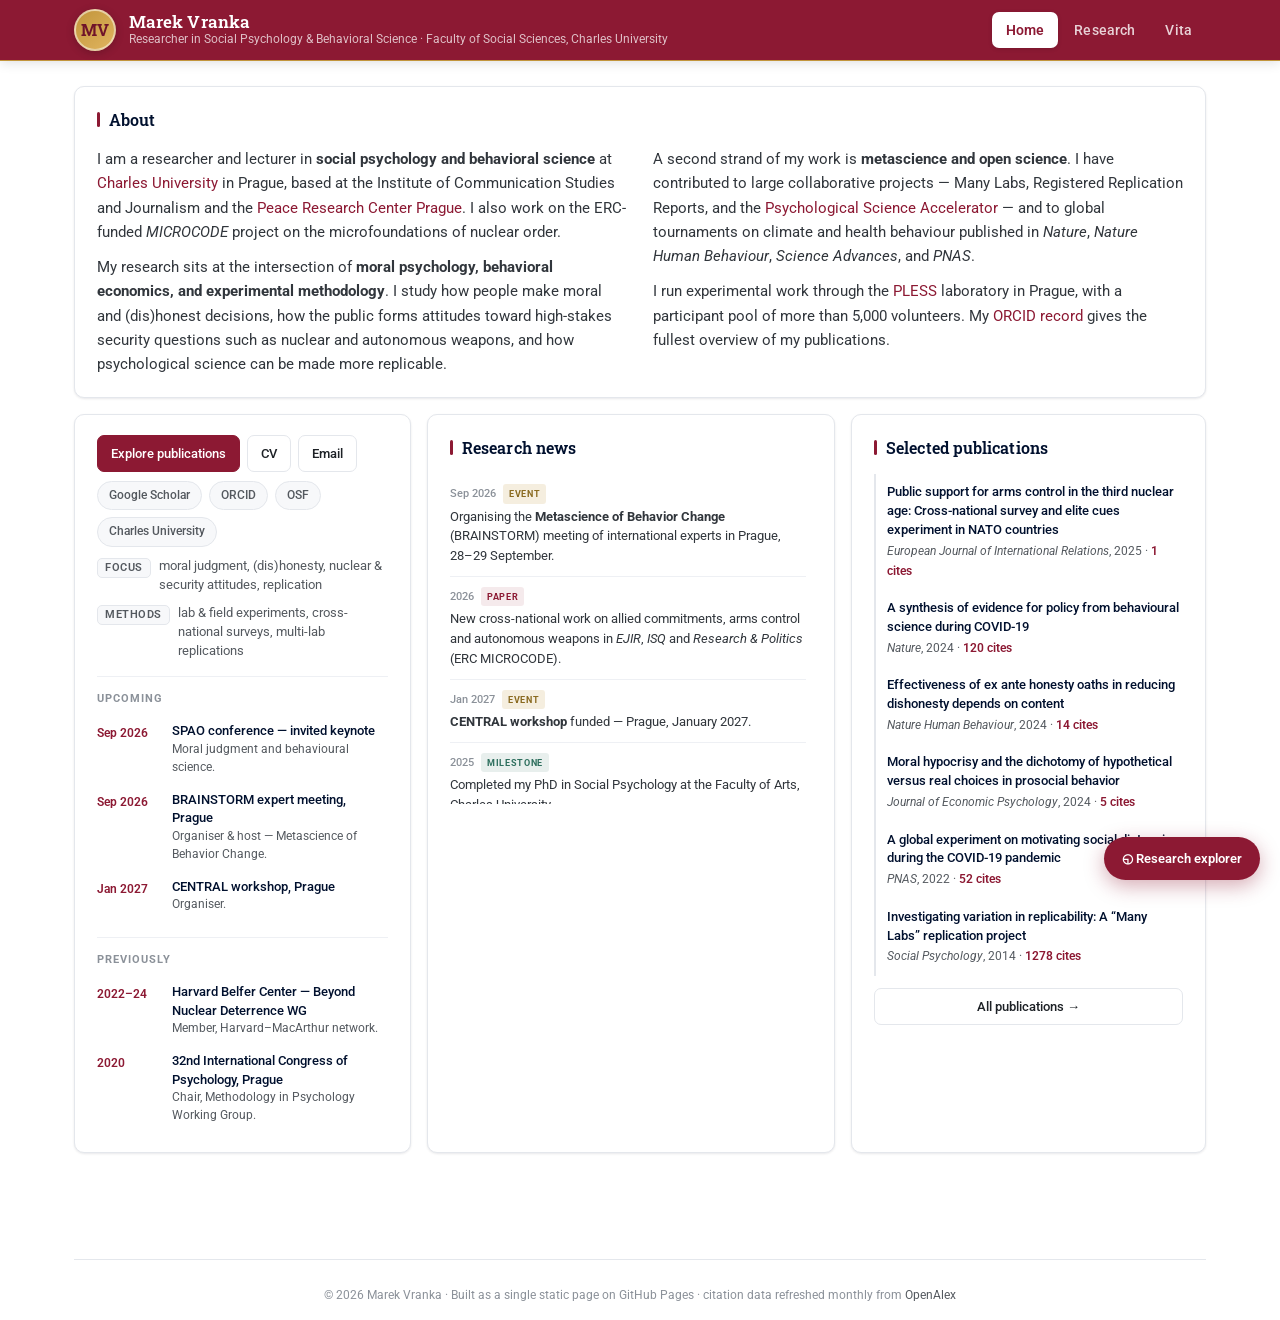
==== commit 4db0d0e1: "chore: refresh citations [skip ci]" ====
--- a/index.html
+++ b/index.html
@@ -293,7 +293,7 @@
 
   <div class="card pad">
    <h2 class="sec">Selected publications</h2>
-   <div class="selpub" onclick="openPaper(3)"><div class="selpub-title">Public support for arms control in the third nuclear age: Cross-national survey and elite cues experiment in NATO countries</div><div class="selpub-meta"><em>European Journal of International Relations</em>, 2025 · <span class="selpub-cite">1 cites</span></div></div><div class="selpub" onclick="openPaper(14)"><div class="selpub-title">A synthesis of evidence for policy from behavioural science during COVID-19</div><div class="selpub-meta"><em>Nature</em>, 2024 · <span class="selpub-cite">118 cites</span></div></div><div class="selpub" onclick="openPaper(8)"><div class="selpub-title">Effectiveness of ex ante honesty oaths in reducing dishonesty depends on content</div><div class="selpub-meta"><em>Nature Human Behaviour</em>, 2024 · <span class="selpub-cite">14 cites</span></div></div><div class="selpub" onclick="openPaper(9)"><div class="selpub-title">Moral hypocrisy and the dichotomy of hypothetical versus real choices in prosocial behavior</div><div class="selpub-meta"><em>Journal of Economic Psychology</em>, 2024 · <span class="selpub-cite">5 cites</span></div></div><div class="selpub" onclick="openPaper(25)"><div class="selpub-title">A global experiment on motivating social distancing during the COVID-19 pandemic</div><div class="selpub-meta"><em>PNAS</em>, 2022 · <span class="selpub-cite">46 cites</span></div></div><div class="selpub" onclick="openPaper(55)"><div class="selpub-title">Investigating variation in replicability: A “Many Labs” replication project</div><div class="selpub-meta"><em>Social Psychology</em>, 2014 · <span class="selpub-cite">1272 cites</span></div></div>
+   <div class="selpub" onclick="openPaper(3)"><div class="selpub-title">Public support for arms control in the third nuclear age: Cross-national survey and elite cues experiment in NATO countries</div><div class="selpub-meta"><em>European Journal of International Relations</em>, 2025 · <span class="selpub-cite">1 cites</span></div></div><div class="selpub" onclick="openPaper(14)"><div class="selpub-title">A synthesis of evidence for policy from behavioural science during COVID-19</div><div class="selpub-meta"><em>Nature</em>, 2024 · <span class="selpub-cite">120 cites</span></div></div><div class="selpub" onclick="openPaper(8)"><div class="selpub-title">Effectiveness of ex ante honesty oaths in reducing dishonesty depends on content</div><div class="selpub-meta"><em>Nature Human Behaviour</em>, 2024 · <span class="selpub-cite">14 cites</span></div></div><div class="selpub" onclick="openPaper(9)"><div class="selpub-title">Moral hypocrisy and the dichotomy of hypothetical versus real choices in prosocial behavior</div><div class="selpub-meta"><em>Journal of Economic Psychology</em>, 2024 · <span class="selpub-cite">5 cites</span></div></div><div class="selpub" onclick="openPaper(25)"><div class="selpub-title">A global experiment on motivating social distancing during the COVID-19 pandemic</div><div class="selpub-meta"><em>PNAS</em>, 2022 · <span class="selpub-cite">52 cites</span></div></div><div class="selpub" onclick="openPaper(55)"><div class="selpub-title">Investigating variation in replicability: A “Many Labs” replication project</div><div class="selpub-meta"><em>Social Psychology</em>, 2014 · <span class="selpub-cite">1278 cites</span></div></div>
    <div style="margin-top:12px">
     <button class="btn" style="width:100%;justify-content:center" onclick="go('research')">All publications →</button>
    </div>
@@ -349,7 +349,7 @@
 
  <div class="rowflex">
   <div class="cnt"><b id="n">0</b> publications <span id="clr" style="display:none">· <a href="#" onclick="clearAll();return false">clear filters</a></span></div>
-  <div style="color:var(--dim);font-size:11.6px">citation data: OpenAlex · updated 2026-09-01</div>
+  <div style="color:var(--dim);font-size:11.6px">citation data: OpenAlex · updated 2026-10-01</div>
  </div>
  <div id="papers"></div>
 </div></main>
@@ -421,7 +421,7 @@
 <div class="toast" id="toast"></div>
 
 <script>
-const PUBS=[{"id": 0, "y": 2026, "a": "Houdek, P., Bahník, Š., Vranka, M., & Zielina, M.", "t2": "How to React in the Case of Powerful Transgressors: Kill Them With Kindness or Punishment?", "j": "European Journal of Social Psychology", "t": ["moral", "social"], "m": ["experiment"], "hl": 0, "c": 1, "ab": "When wrongdoing is committed by a powerful superior, victims face a strategic dilemma: punish (e.g., confront and report), avoid or forgive. Moral‐repair and restorative‐justice perspectives suggest that conciliatory responses can elicit guilt and restore cooperation, whereas punitive responses may deter misconduct but risk backlash, especially in situations of power asymmetry. Across four studies, we examined both sides of this dyadic process: how victims select response strategies and how powerful transgressors subsequently react…", "oa": false, "doi": "10.1002/ejsp.70074", "co": ["Houdek", "Bahník", "Zielina"]}, {"id": 1, "y": 2026, "a": "Smetana, M., Vranka, M., & Rosendorf, O.", "t2": "Allied commitments and public support for military interventions: A cross-national experiment", "j": "Research & Politics", "t": ["security"], "m": ["experiment", "crossnational", "survey"], "hl": 0, "c": 0, "ab": "Recent survey experiments have found that the public in NATO member states is more supportive of intervening militarily on behalf of formal allies than non-allies. However, we lack empirical evidence on whether this effect of alliance treaties generalizes to non-NATO and non-Western countries. To fill this gap, we conducted a preregistered cross-national survey experiment on population samples (N = 7200) in two Western NATO countries (the United States and the United Kingdom) and four non-Western regional powers (Russia, China, India, and Brazil)…", "oa": true, "doi": "10.1177/20531680261437297", "co": ["Smetana", "Rosendorf"]}, {"id": 2, "y": 2026, "a": "Rosendorf, O., Smetana, M., Vranka, M., & Dahlmann, A.", "t2": "Mind over metal: public opinion on autonomous weapons in the United States, Brazil, Germany, and China", "j": "International Studies Quarterly", "t": ["security"], "m": ["survey", "crossnational"], "hl": 0, "c": 3, "ab": "", "oa": true, "doi": "10.2139/ssrn.5021966", "co": ["Rosendorf", "Smetana", "Dahlmann"]}, {"id": 3, "y": 2025, "a": "Smetana, M., Vranka, M., & Rosendorf, O.", "t2": "Public support for arms control in the third nuclear age: Cross-national survey and elite cues experiment in NATO countries", "j": "European Journal of International Relations", "t": ["security"], "m": ["survey", "experiment", "crossnational"], "hl": 0, "c": 1, "ab": "Scholars argue that the world has entered the “third nuclear age,” defined by profound technological change, destabilizing arms races among great powers, and the unraveling of existing arms control structures. In this paper, we introduce a new theory of the sources and strength of public attitudes toward nuclear arms control in this new era of global nuclear politics. We propose that, due to the complex and overly technicist nature of arms control practices, the public generally exhibits low levels of awareness and domain-specific knowledge…", "oa": true, "doi": "10.1177/13540661251353107", "co": ["Smetana", "Rosendorf"]}, {"id": 4, "y": 2025, "a": "Knöchel, T. D., Schweizer, K. J., … Vranka, M., … & Aczel, B.", "t2": "Core principles of responsible generative AI usage in research", "j": "AI and Ethics", "t": ["openscience"], "m": [], "hl": 0, "c": 6, "ab": "In a rapidly evolving Generative Artificial Intelligence (GenAI) landscape, researchers, policymakers, and publishers have to continuously redefine responsible research practices. To ensure guidance of GenAI use in research, core principles that remain stable despite technological advancement are needed. This article defines a list of principles guiding the responsible use of GenAI in research, regardless of use case and GenAI technology employed. To define this framework, we conducted an anonymised Delphi consensus procedure comprising a panel of 16 international and multidisciplinary experts…", "oa": true, "doi": "10.1007/s43681-025-00768-8", "co": ["Knöchel", "Schweizer", "Aczel"]}, {"id": 5, "y": 2025, "a": "Bahník, Š., & Vranka, M.", "t2": "Reward Perception, But Not Reward Inequality Is Associated With Increased Dishonesty", "j": "Social Psychology", "t": ["honesty"], "m": ["experiment"], "hl": 0, "c": 1, "ab": "The present experiment explores the link between perceived unfairness of low rewards for work and propensity for dishonest actions. Participants engaged in a sorting task where they had the opportunity to break rules to increase their rewards while harming a third party. While manipulation of reward unfairness did not significantly increase dishonesty, dissatisfaction with absolute reward levels and the emphasis on proportionality as a moral foundation predicted unethical behavior…", "oa": false, "doi": "10.1027/1864-9335/a000570", "co": ["Bahník"]}, {"id": 6, "y": 2025, "a": "Smetana, M., Sukin, L., Herzog, S., & Vranka, M.", "t2": "Atomic responsiveness: How public opinion shapes elite beliefs and preferences on nuclear weapon use", "j": "European Journal of International Security", "t": ["security"], "m": ["survey", "experiment"], "hl": 0, "c": 8, "ab": "A recent wave of survey experiments has advanced scholarly understanding of public attitudes towards the use of nuclear weapons. In this article, we address the central question: can public opinion influence decision-makers’ views on nuclear weapon use? We bridge this critical gap in the literature with a survey experiment conducted on samples of UK parliamentarians and US and UK government employees in official policy roles. We varied public support for nuclear strikes in realistic scenarios to examine participants’ responsiveness to public preferences when considering nuclear first use, nuclear retaliation,…", "oa": true, "doi": "10.1017/eis.2025.10031", "co": ["Smetana", "Sukin", "Herzog"]}, {"id": 7, "y": 2025, "a": "Kalhousová, I., Komasová, S., Plíštilová, T., Smetana, M., & Vranka, M.", "t2": "Elite-public gaps in attitudes towards Israel and the Israeli-Palestinian conflict: new evidence from a survey of Czech parliamentarians and citizens", "j": "East European Politics", "t": ["security"], "m": ["survey"], "hl": 0, "c": 6, "ab": "The Czech Republic is known for its strong support of Israel, but it is unclear if Czech politicians and the public share this stance equally. We conducted a survey of Czech citizens and members of parliament on attitudes towards Israel and the Israeli-Palestinian conflict. The results show that parliamentarians are more supportive of pro-Israel policies, blame Palestinians more for the conflict and view Czech-Israel relations more positively than the general population. Our findings provide the first empirical evidence of a gap between elite and public attitudes towards Israel…", "oa": true, "doi": "10.1080/21599165.2024.2415641", "co": ["Kalhousová", "Komasová", "Plíštilová", "Smetana"]}, {"id": 8, "y": 2024, "a": "Zickfeld, J. H., Ścigała, K. A., … Vranka, M., … & Mitkidis, P.", "t2": "Effectiveness of ex ante honesty oaths in reducing dishonesty depends on content", "j": "Nature Human Behaviour", "t": ["honesty"], "m": ["experiment", "multilab"], "hl": 1, "c": 14, "ab": "", "oa": true, "doi": "10.1038/s41562-024-02009-0", "co": ["Zickfeld", "Mitkidis"]}, {"id": 9, "y": 2024, "a": "Vranka, M., & Houdek, P.", "t2": "Moral hypocrisy and the dichotomy of hypothetical versus real choices in prosocial behavior", "j": "Journal of Economic Psychology", "t": ["moral", "honesty"], "m": ["experiment"], "hl": 0, "c": 5, "ab": "", "oa": false, "doi": "10.1016/j.joep.2024.102772", "co": ["Houdek"]}, {"id": 10, "y": 2024, "a": "Doell, K. C., Todorova, B., … Vranka, M., … & Lutz, A. E.", "t2": "The International Climate Psychology Collaboration: Climate change-related data collected from 63 countries", "j": "Scientific Data", "t": ["climate"], "m": ["crossnational", "survey"], "hl": 0, "c": null, "ab": "", "oa": null, "doi": "", "co": ["Doell", "Todorova", "Lutz"]}, {"id": 11, "y": 2024, "a": "Smetana, M., Vranka, M., & Rosendorf, O.", "t2": "Elite-public gaps in support for nuclear and chemical strikes: New evidence from a survey of British parliamentarians and citizens", "j": "Research & Politics", "t": ["security"], "m": ["survey"], "hl": 0, "c": 8, "ab": "In this research article, we provide empirical evidence for the hypothesis that there are substantial elite-public gaps in attitudes toward the military use of nuclear and chemical weapons. We designed and preregistered an original survey investigating support for nuclear and chemical strikes in a hypothetical scenario and fielded it to representative samples of British citizens and parliamentarians. Our results provide strong empirical support for the elite-public gap hypothesis, with the parliamentarians expressing a significantly stronger aversion to nuclear and chemical use than the public respondents…", "oa": true, "doi": "10.1177/20531680241276795", "co": ["Smetana", "Rosendorf"]}, {"id": 12, "y": 2024, "a": "Smetana, M., Vranka, M., & Rosendorf, O.", "t2": "The “Commitment Trap” Revisited: Experimental Evidence on Ambiguous Nuclear Threats", "j": "Journal of Experimental Political Science", "t": ["security"], "m": ["experiment", "survey"], "hl": 0, "c": 12, "ab": "In this paper, we provide an empirical test for the theoretical claim that ambiguous nuclear threats create a “commitment trap” for American leaders: when deterrence fails, supposedly they are more likely to order the use of nuclear weapons to avoid domestic audience costs for backing down. We designed an original survey experiment and fielded it to a sample of 1,000 U.S. citizens. We found no evidence of a commitment trap when ambiguous nuclear threats are made. Unlike explicit threats, ambiguous ones did not generate domestic disapproval when the leader backed down…", "oa": true, "doi": "10.1017/xps.2023.8", "co": ["Smetana", "Rosendorf"]}, {"id": 13, "y": 2024, "a": "Vlasceanu, M., Doell, K. C., … Vranka, M., … & Lutz, A. E.", "t2": "Addressing climate change with behavioral science: A global intervention tournament in 63 countries", "j": "Science Advances", "t": ["climate"], "m": ["experiment", "crossnational"], "hl": 1, "c": 271, "ab": "Effectively reducing climate change requires marked, global behavior change. However, it is unclear which strategies are most likely to motivate people to change their climate beliefs and behaviors. Here, we tested 11 expert-crowdsourced interventions on four climate mitigation outcomes: beliefs, policy support, information sharing intention, and an effortful tree-planting behavioral task. Across 59,440 participants from 63 countries, the interventions' effectiveness was small, largely limited to nonclimate skeptics, and differed across outcomes: Beliefs were strengthened mostly by decreasing psychological distance (by 2.3%), policy support…", "oa": true, "doi": "10.1126/sciadv.adj5778", "co": ["Vlasceanu", "Doell", "Lutz"]}, {"id": 14, "y": 2024, "a": "Ruggeri, K., Stock, F., … Vranka, M., … & Willer, R.", "t2": "A synthesis of evidence for policy from behavioural science during COVID-19", "j": "Nature", "t": ["health"], "m": ["meta"], "hl": 1, "c": 118, "ab": "proposed 19 policy recommendations ('claims') detailing how evidence from behavioural science could contribute to efforts to reduce impacts and end the COVID-19 pandemic. Here we assess 747 pandemic-related research articles that empirically investigated those claims. We report the scale of evidence and whether evidence supports them to indicate applicability for policymaking. Two independent teams, involving 72 reviewers, found evidence for 18 of 19 claims, with both teams finding evidence supporting 16 (89%) of those 18 claims. The strongest evidence supported claims that anticipated culture, polarization and…", "oa": true, "doi": "10.1038/s41586-023-06840-9", "co": ["Ruggeri", "Stock", "Willer"]}, {"id": 15, "y": 2024, "a": "Efendić, E., Van de Calseyde, P. P., Bahník, Š., & Vranka, M. A.", "t2": "Taking algorithmic (vs. human) advice reveals different goals to others", "j": "International Journal of Human–Computer Interaction", "t": ["jdm"], "m": ["experiment"], "hl": 0, "c": 11, "ab": "People are increasingly likely to obtain advice from algorithms. But what does taking advice from an algorithm (as opposed to a human) reveal to others about the advice seekers’ goals? In five studies (total N = 1927), we find that observers attribute the primary goal that an algorithm is designed to pursue in a situation to advice seekers. As a result, when explaining advice seekers’ subsequent behaviors and decisions, primarily this goal is taken into account, leaving less room for other possible motives that could account for people’s actions…", "oa": true, "doi": "10.1080/10447318.2023.2210886", "co": ["Efendić", "Calseyde", "Bahník"]}, {"id": 16, "y": 2024, "a": "Rosendorf, O., Smetana, M., & Vranka, M.", "t2": "Algorithmic Aversion? Experimental Evidence on the Elasticity of Public Attitudes to “Killer Robots”", "j": "Security Studies", "t": ["security", "jdm"], "m": ["experiment", "survey"], "hl": 0, "c": 19, "ab": "Lethal autonomous weapon systems present a prominent yet controversial military innovation. While previous studies have indicated that the deployment of \"killer robots\" would face considerable public opposition, our understanding of the elasticity of these attitudes, contingent on different factors, remains limited. In this article, we aim to explore the sensitivity of public attitudes to three specific factors: concerns about the accident-prone nature of the technology, concerns about responsibility attribution for adverse outcomes, and concerns about the inherently undignified nature of automated killing…", "oa": true, "doi": "10.1080/09636412.2023.2250259", "co": ["Rosendorf", "Smetana"]}, {"id": 17, "y": 2023, "a": "Bahník, Š., & Vranka, M.", "t2": "How does probabilistic harm affect dishonesty? An experiment", "j": "Finance Research Letters", "t": ["honesty"], "m": ["experiment"], "hl": 0, "c": 1, "ab": "", "oa": false, "doi": "10.1016/j.frl.2023.104373", "co": ["Bahník"]}, {"id": 18, "y": 2023, "a": "Buchanan, E. M., Lewis, S. C., … Vranka, M., … & Vega, D.", "t2": "The Psychological Science Accelerator's COVID-19 rapid-response dataset", "j": "Scientific Data", "t": ["health", "openscience"], "m": ["multilab", "crossnational"], "hl": 0, "c": null, "ab": "", "oa": null, "doi": "", "co": ["Buchanan", "Lewis", "Vega"]}, {"id": 19, "y": 2023, "a": "Pittelkow, M. M., Field, S. M., … Vranka, M., … & Van Ravenzwaaij, D.", "t2": "The process of replication target selection in psychology: what to consider?", "j": "Royal Society Open Science", "t": ["openscience"], "m": [], "hl": 0, "c": 26, "ab": "Increased execution of replication studies contributes to the effort to restore credibility of empirical research. However, a second generation of problems arises: the number of potential replication targets is at a serious mismatch with available resources. Given limited resources, replication target selection should be well-justified, systematic and transparently communicated. At present the discussion on what to consider when selecting a replication target is limited to theoretical discussion, self-reported justifications and a few formalized suggestions. In this Registered Report, we proposed a study…", "oa": true, "doi": "10.1098/rsos.210586", "co": ["Pittelkow", "Field", "Ravenzwaaij"]}, {"id": 20, "y": 2023, "a": "Smetana, M., Vranka, M., & Rosendorf, O.", "t2": "The lesser evil? Experimental evidence on the strength of nuclear and chemical weapon “taboos”", "j": "Conflict Management and Peace Science", "t": ["security"], "m": ["experiment", "survey"], "hl": 0, "c": 21, "ab": "We present findings of a survey experiment on a sample of 2350 American and British citizens, in which we examined attitudes towards nuclear and chemical strikes. Our findings demonstrate that even though the public accurately judges nuclear weapons as more destructive and indiscriminate, it is still more averse to the use of chemical than nuclear weapons. Our follow up study has shown that individuals are significantly more likely to associate chemical weapons with “rogue states” and terrorists, and associate nuclear weapons with modern powers…", "oa": false, "doi": "10.1177/07388942221124515", "co": ["Smetana", "Rosendorf"]}, {"id": 21, "y": 2022, "a": "Věchetová, G., Nikolai, T., … Vranka, M., … & Serranová, T.", "t2": "Attention impairment in motor functional neurological disorders: a neuropsychological study", "j": "Journal of Neurology", "t": ["health"], "m": [], "hl": 0, "c": 16, "ab": "", "oa": false, "doi": "10.1007/s00415-022-11211-x", "co": ["Věchetová", "Nikolai", "Serranová"]}, {"id": 22, "y": 2022, "a": "Dorison, C. A., Lerner, J. S., … Vranka, M., … & Pantazi, M.", "t2": "In COVID-19 health messaging, loss framing increases anxiety with little-to-no concomitant benefits: experimental evidence from 84 countries", "j": "Affective Science", "t": ["health"], "m": ["experiment", "crossnational"], "hl": 0, "c": 50, "ab": "", "oa": true, "doi": "10.1007/s42761-022-00128-3", "co": ["Dorison", "Lerner", "Pantazi"]}, {"id": 23, "y": 2022, "a": "Bahník, Š., & Vranka, M.", "t2": "No evidence of moral licensing in a laboratory bribe-taking task", "j": "Scientific Reports", "t": ["honesty", "moral"], "m": ["experiment"], "hl": 0, "c": 9, "ab": "Moral licensing posits that previous moral acts increase the probability of behaving immorally in the future. According to this perspective, rejecting bribes, even because they are too small, would create a kind of \"license\" for taking (presumably larger) bribes in the future. On the other hand, the desire for consistency in behavior predicts that previous rejection of bribes will increase the probability of rejection for bribes offered in the future. Using a laboratory task modeling the decision to take a bribe, we examined how resisting and succumbing to the temptation to take a bribe affects later…", "oa": true, "doi": "10.1038/s41598-022-16800-4", "co": ["Bahník"]}, {"id": 24, "y": 2022, "a": "Ruggeri, K., Panin, A., … Vranka, M., … & Toscano, F.", "t2": "The globalizability of temporal discounting", "j": "Nature Human Behaviour", "t": ["jdm"], "m": ["crossnational", "survey"], "hl": 1, "c": null, "ab": "", "oa": null, "doi": "", "co": ["Ruggeri", "Panin", "Toscano"]}, {"id": 25, "y": 2022, "a": "Legate, N., Nguyen, T. V., … Vranka, M., … & Ogbonnaya, C. E.", "t2": "A global experiment on motivating social distancing during the COVID-19 pandemic", "j": "PNAS", "t": ["health"], "m": ["experiment", "crossnational"], "hl": 1, "c": 46, "ab": "Finding communication strategies that effectively motivate social distancing continues to be a global public health priority during the COVID-19 pandemic. This cross-country, preregistered experiment (n = 25,718 from 89 countries) tested hypotheses concerning generalizable positive and negative outcomes of social distancing messages that promoted personal agency and reflective choices (i.e., an autonomy-supportive message) or were restrictive and shaming (i.e., a controlling message) compared with no message at all. Results partially supported experimental hypotheses in that the controlling message increased…", "oa": true, "doi": "10.1073/pnas.2111091119", "co": ["Legate", "Nguyen", "Ogbonnaya"]}, {"id": 26, "y": 2022, "a": "Bago, B., Kovacs, M., … Vranka, M., … & Matibag, C. J.", "t2": "Situational factors shape moral judgements in the trolley dilemma in Eastern, Southern and Western countries in a culturally diverse sample", "j": "Nature Human Behaviour", "t": ["moral"], "m": ["experiment", "crossnational", "multilab"], "hl": 1, "c": null, "ab": "", "oa": null, "doi": "", "co": ["Bago", "Kovacs", "Matibag"]}, {"id": 27, "y": 2022, "a": "Bahník, Š., & Vranka, M. A.", "t2": "Experimental test of the effects of punishment probability and size on the decision to take a bribe", "j": "Journal of Behavioral and Experimental Economics", "t": ["honesty"], "m": ["experiment"], "hl": 0, "c": 16, "ab": "", "oa": false, "doi": "10.1016/j.socec.2021.101813", "co": ["Bahník"]}, {"id": 28, "y": 2022, "a": "Rosendorf, O., Smetana, M., & Vranka, M.", "t2": "Autonomous weapons and ethical judgments: Experimental evidence on attitudes toward the military use of “killer robots”", "j": "Peace and Conflict: Journal of Peace Psychology", "t": ["security", "moral"], "m": ["experiment", "survey"], "hl": 0, "c": 23, "ab": "", "oa": false, "doi": "10.1037/pac0000601", "co": ["Rosendorf", "Smetana"]}, {"id": 29, "y": 2021, "a": "Isager, P. M., Van Aert, R., … Vranka, M., … & Lakens, D.", "t2": "Deciding what to replicate: A decision model for replication study selection under resource and knowledge constraints", "j": "Psychological Methods", "t": ["openscience"], "m": [], "hl": 0, "c": 77, "ab": "Our goal in this article is not to define concrete guidelines for study selection, but to provide the necessary theoretical foundations on which such concrete guidelines could be built. (PsycInfo Database Record (c) 2023 APA, all rights reserved).", "oa": true, "doi": "10.1037/met0000438", "co": ["Isager", "Aert", "Lakens"]}, {"id": 30, "y": 2021, "a": "Rosendorf, O., Smetana, M., & Vranka, M.", "t2": "Disarming Arguments: Public Opinion and Nuclear Abolition", "j": "Survival", "t": ["security"], "m": ["survey"], "hl": 0, "c": 13, "ab": "While many consider the threat posed by nuclear weapons to be greater than ever, the general public has largely lost interest in the issue of nuclear disarmament. To reinvigorate public support for a nuclear-weapons-free world, disarmament advocates have presented a range of arguments about the necessity of nuclear abolition. This article presents original data from a public-opinion survey of US citizens to examine the relative effectiveness of the most common pro-disarmament arguments. The study found that the least persuasive arguments had to do with the costs of maintaining a nuclear arsenal, the humanitarian…", "oa": false, "doi": "10.1080/00396338.2021.2006454", "co": ["Rosendorf", "Smetana"]}, {"id": 31, "y": 2021, "a": "Wang, K., Goldenberg, A., … Vranka, M., … & Isager, P. M.", "t2": "A multi-country test of brief reappraisal interventions on emotions during the COVID-19 pandemic", "j": "Nature Human Behaviour", "t": ["health"], "m": ["experiment", "crossnational", "multilab"], "hl": 1, "c": 155, "ab": "", "oa": true, "doi": "10.1038/s41562-021-01173-x", "co": ["Wang", "Goldenberg", "Isager"]}, {"id": 32, "y": 2021, "a": "Frollová, N., Vranka, M., & Houdek, P.", "t2": "A qualitative study of perception of a dishonesty experiment", "j": "Journal of Economic Methodology", "t": ["honesty"], "m": [], "hl": 0, "c": 18, "ab": "We conducted focus groups with participants of a laboratory experiment on cheating with the aim to describe and structure participants’ lived experience with the experiment and to compare their perceptions with experimenters’ expectations. Our results suggest that participants often perceive both control and experimental conditions differently than intended by an experimenter. For example, the participants’ decisions may be affected by feeling that they have to make a choice and do not have the opportunity to leave the experimental situation; by not believing in the anonymity of the experiment…", "oa": false, "doi": "10.1080/1350178x.2021.1936598", "co": ["Frollová", "Houdek"]}, {"id": 33, "y": 2021, "a": "Houdek, P., Koblovský, P., & Vranka, M.", "t2": "The Challenge of Human Psychology to Effective Management of the COVID-19 Pandemic", "j": "Society", "t": ["health"], "m": [], "hl": 0, "c": 3, "ab": "", "oa": true, "doi": "10.1007/s12115-021-00575-x", "co": ["Houdek", "Koblovský"]}, {"id": 34, "y": 2021, "a": "Ruggeri, K., Većkalov, B., … Vranka, M., … & Folke, T.", "t2": "The general fault in our fault lines", "j": "Nature Human Behaviour", "t": ["jdm", "social"], "m": ["crossnational", "survey"], "hl": 1, "c": 121, "ab": "Pervading global narratives suggest that political polarization is increasing, yet the accuracy of such group meta-perceptions has been drawn into question. A recent US study suggests that these beliefs are inaccurate and drive polarized beliefs about out-groups. However, it also found that informing people of inaccuracies reduces those negative beliefs. In this work, we explore whether these results generalize to other countries. To achieve this, we replicate two of the original experiments with 10,207 participants across 26 countries. We focus on local group divisions, which we refer to as fault lines. We find broad generalizability for…", "oa": true, "doi": "10.1038/s41562-021-01092-x", "co": ["Ruggeri", "Većkalov", "Folke"]}, {"id": 35, "y": 2021, "a": "Vranka, M. A., Hudik, M., Frollova, N., Bahník, Š., Sýkorová, M., & Houdek, P.", "t2": "Honesty of Online Workers: A Field Experiment shows no Evidence of Self-Selection of Cheaters to a Cheating-enabling Work Environment", "j": "Journal of Behavioral and Experimental Economics", "t": ["honesty"], "m": ["field", "experiment"], "hl": 0, "c": 2, "ab": "", "oa": true, "doi": "10.1016/j.socec.2021.101730", "co": ["Hudik", "Frollova", "Bahník", "Sýkorová", "Houdek"]}, {"id": 36, "y": 2021, "a": "Smetana, M., & Vranka, M.", "t2": "How moral foundations shape public approval of nuclear, chemical, and conventional strikes: new evidence from experimental surveys", "j": "International Interactions", "t": ["security", "moral"], "m": ["experiment", "survey"], "hl": 0, "c": 41, "ab": "In this article, we present the results of two survey experiments on public support for nuclear, chemical, and conventional strikes. We examined how moral values of individuals interact with the approval of different kinds of strikes and with the effects of information about the ingroup and out-group fatalities. Our results show that while the public is more averse to the employment of chemical weapons than to the conduct of nuclear or conventional strikes, the overall relationship between strike approval and the individuals’ moral values does not differ across the three experimental treatments. In addition, we…", "oa": false, "doi": "10.1080/03050629.2020.1848825", "co": ["Smetana"]}, {"id": 37, "y": 2021, "a": "Houdek, P., Bahník, Š., Hudík, M., & Vranka, M.", "t2": "Selection effects on dishonest behavior", "j": "Judgment and Decision Making", "t": ["honesty", "jdm"], "m": ["experiment"], "hl": 0, "c": 19, "ab": "In many situations people behave ethically, while elsewhere dishonesty reigns. Studies of the determinants of unethical behavior often use random assignment of participants in various conditions to identify contextual or psychological factors influencing dishonesty. However, in many real-world contexts, people deliberately choose or avoid specific environments. In three experiments (total N = 2,124) enabling self-selection of participants in two similar tasks, one of which allowed for cheating, we found that participants who chose the task where they could lie for financial gain reported a higher number…", "oa": true, "doi": "10.1017/s1930297500008561", "co": ["Houdek", "Bahník", "Hudík"]}, {"id": 38, "y": 2021, "a": "Bahník, Š., Vranka, M. A., & Trefná, K.", "t2": "What makes euthanasia justifiable? The role of symptoms' characteristics and interindividual differences", "j": "Death Studies", "t": ["moral"], "m": ["experiment"], "hl": 0, "c": 8, "ab": "The consideration of laypeople's views of conditions under which euthanasia is justifiable is important for policy decisions. In an online survey of US respondents, we examined how patient's symptoms influence justifiability of euthanasia. Euthanasia was judged more justifiable for conditions associated with physical suffering and negative impact on other people. The weight given to physical suffering and negative impact on others in evaluation of justifiability of euthanasia also differed based on personal characteristics…", "oa": false, "doi": "10.1080/07481187.2019.1626945", "co": ["Bahník", "Trefná"]}, {"id": 39, "y": 2021, "a": "Bahník, Š., & Vranka, M. A.", "t2": "Consistency and contrast effects in moral evaluation of euthanasia", "j": "Current Psychology", "t": ["moral"], "m": ["experiment"], "hl": 0, "c": 2, "ab": "", "oa": false, "doi": "10.1007/s12144-018-0012-7", "co": ["Bahník"]}, {"id": 40, "y": 2021, "a": "Bahník, Š., Efendić, E., & Vranka, M.", "t2": "Sacrificing oneself or another: The difference between prescriptive and normative judgments in moral evaluation", "j": "Psychological Reports", "t": ["moral"], "m": ["experiment"], "hl": 0, "c": 6, "ab": "When asked whether to sacrifice oneself or another person to save others, one might think that people would consider sacrificing themselves rather than someone else as the right and appropriate course of action—thus showing an other-serving bias. So far however, most studies found instances of a self-serving bias—people say they would rather sacrifice others. In three experiments using trolley-like dilemmas, we tested whether an other-serving bias might appear as a function of judgment type…", "oa": true, "doi": "10.1177/0033294119896061", "co": ["Bahník", "Efendić"]}, {"id": 41, "y": 2020, "a": "Brandt, M. J., Kuppens, T., … Vranka, M., … & Zimmerman, J. L.", "t2": "Subjective status and perceived legitimacy across countries", "j": "European Journal of Social Psychology", "t": ["social"], "m": ["crossnational", "survey"], "hl": 0, "c": 61, "ab": "The relationships between subjective status and perceived legitimacy are important for understanding the extent to which people with low status are complicit in their oppression. We use novel data from 66 samples and 30 countries (N = 12,788) and find that people with higher status see the social system as more legitimate than those with lower status, but there is variation across people and countries. The association between subjective status and perceived legitimacy was never negative at any levels of eight moderator variables, although the positive association was sometimes reduced…", "oa": true, "doi": "10.1002/ejsp.2694", "co": ["Brandt", "Kuppens", "Zimmerman"]}, {"id": 42, "y": 2020, "a": "Colling, L. J., Szűcs, D., … Vranka, M. A., … & Henare, D. T.", "t2": "Registered Replication Report on Fischer, Castel, Dodd, and Pratt (2003)", "j": "Advances in Methods and Practices in Psychological Science", "t": ["openscience"], "m": ["multilab"], "hl": 0, "c": 60, "ab": "The attentional spatial-numerical association of response codes (Att-SNARC) effect (Fischer, Castel, Dodd, & Pratt, 2003)—the finding that participants are quicker to detect left-side targets when the targets are preceded by small numbers and quicker to detect right-side targets when they are preceded by large numbers—has been used as evidence for embodied number representations. We attempted to replicate Experiment 2 of Fischer et al. by collecting data from 1,105 participants at 17 labs…", "oa": true, "doi": "10.1177/2515245920903079", "co": ["Colling", "Szűcs", "Henare"]}, {"id": 43, "y": 2019, "a": "Vranka, M., Frollová, N., Pour, M., Nováková, J., & Houdek, P.", "t2": "Cheating Customers in Grocery Stores: A Field Study on Dishonesty", "j": "Journal of Behavioral and Experimental Economics", "t": ["honesty"], "m": ["field"], "hl": 0, "c": 11, "ab": "", "oa": false, "doi": "10.1016/j.socec.2019.101484", "co": ["Frollová", "Pour", "Nováková", "Houdek"]}, {"id": 44, "y": 2018, "a": "Klein, R. A., Vianello, M., … Vranka, M., … & Nosek, B. A.", "t2": "Many Labs 2: Investigating variation in replicability across samples and settings", "j": "Advances in Methods and Practices in Psychological Science", "t": ["openscience"], "m": ["multilab", "crossnational"], "hl": 1, "c": 1043, "ab": "We conducted preregistered replications of 28 classic and contemporary published findings, with protocols that were peer reviewed in advance, to examine variation in effect magnitudes across samples and settings. Each protocol was administered to approximately half of 125 samples that comprised 15,305 participants from 36 countries and territories. Using the conventional criterion of statistical significance ( p < .05), we found that 15 (54%) of the replications provided evidence of a statistically significant effect in the same direction as the original finding. With a strict significance criterion ( p < .0001), 14 (50%) of the replications…", "oa": true, "doi": "10.1177/2515245918810225", "co": ["Klein", "Vianello", "Nosek"]}, {"id": 45, "y": 2018, "a": "Houdek, P., Koblovský, P., Šťastný, D., & Vranka, M.", "t2": "Consumer Decision Making in the Information Age", "j": "Society", "t": ["jdm"], "m": [], "hl": 0, "c": 16, "ab": "", "oa": false, "doi": "10.1007/s12115-018-0283-5", "co": ["Houdek", "Koblovský", "Šťastný"]}, {"id": 46, "y": 2018, "a": "Vranka, M. A., & Bahník, Š.", "t2": "Predictors of Bribe Taking: The Role of Bribe Size and Personality", "j": "Frontiers in Psychology", "t": ["honesty"], "m": ["experiment"], "hl": 0, "c": 33, "ab": "Laboratory studies allow studying the predictors of bribe-taking in a controlled setting. However, presently used laboratory tasks often lack any connection to norm violation or invite participants to role-play. A new experimental task for studying the decision to take a bribe was designed in this study to overcome these problems by embedding the opportunity for bribe-taking in an unrelated task that participants perform. Using this new experimental task, we found that refraining from harming a third party by taking a bribe was associated with lower offered bribes and higher scores of the participants on the…", "oa": true, "doi": "10.3389/fpsyg.2018.01511", "co": ["Bahník"]}, {"id": 47, "y": 2017, "a": "Bahník, Š., & Vranka, M.", "t2": "Growth mindset is not associated with scholastic aptitude in a large sample of university applicants", "j": "Personality and Individual Differences", "t": ["social"], "m": [], "hl": 0, "c": 115, "ab": "", "oa": false, "doi": "10.1016/j.paid.2017.05.046", "co": ["Bahník"]}, {"id": 48, "y": 2017, "a": "Bahník, Š., & Vranka, M.", "t2": "If it's difficult to pronounce, it might not be risky: The effect of fluency on judgment of risk does not generalize to new stimuli", "j": "Psychological Science", "t": ["jdm"], "m": ["experiment"], "hl": 1, "c": 30, "ab": "Processing fluency is used as a basis for various types of judgment. For example, previous research has shown that people judge food additives with names that are more difficult to pronounce (i.e., that are disfluent) to be more harmful. We explored the possibility that the association between disfluency and perceived harmfulness might be in the opposite direction for some categories of stimuli. Although we found some support for this hypothesis, an improved analysis and further studies indicated that the effect was strongly dependent on the stimuli used. We then used stimulus sampling and showed that the…", "oa": false, "doi": "10.1177/0956797616685770", "co": ["Bahník"]}, {"id": 49, "y": 2016, "a": "Cheung, I., Campbell, L., … Vranka, M., … & Yong, J. C.", "t2": "Registered Replication Report: Study 1 from Finkel, Rusbult, Kumashiro, & Hannon (2002)", "j": "Perspectives on Psychological Science", "t": ["openscience", "social"], "m": ["multilab"], "hl": 0, "c": 84, "ab": "Finkel, Rusbult, Kumashiro, and Hannon (2002, Study 1) demonstrated a causal link between subjective commitment to a relationship and how people responded to hypothetical betrayals of that relationship. Participants primed to think about their commitment to their partner (high commitment) reacted to the betrayals with reduced exit and neglect responses relative to those primed to think about their independence from their partner (low commitment). The priming manipulation did not affect constructive voice and loyalty responses. Although other studies have demonstrated a correlation between subjective commitment…", "oa": true, "doi": "10.1177/1745691616664694", "co": ["Cheung", "Campbell", "Yong"]}, {"id": 50, "y": 2016, "a": "Vranka, M., & Bahník, Š.", "t2": "Is the emotional dog blind to its choices? An attempt to reconcile the Social intuitionist model and the choice blindness effect", "j": "Experimental Psychology", "t": ["moral", "jdm"], "m": ["experiment"], "hl": 0, "c": 6, "ab": "Previous choice blindness studies showed that people sometimes fail to notice when their choice is changed. Subsequently, they are willing to provide reasons for the manipulated choice which is the opposite of the one they made just seconds ago. In the present study, participants first made binary judgments about the wrongness of described behaviors and then were shown an opposite answer during a second reading of some of the descriptions…", "oa": false, "doi": "10.1027/1618-3169/a000325", "co": ["Bahník"]}, {"id": 51, "y": 2016, "a": "Vranka, M., & Bahník, Š.", "t2": "Differences in autonomy of humans and ultrasocial insect. Commentary to The economic origins of ultrasociality", "j": "Behavioral and Brain Sciences", "t": ["social"], "m": [], "hl": 0, "c": 0, "ab": "The target article is built on an analogy between humans and ultrasocial insects. We argue that there are many important limitations to the analogy that make any possible inferences from the analogy questionable. We demonstrate the issue using an example of the difference between a loss of autonomy in humans and in social insects.", "oa": false, "doi": "10.1017/s0140525x1500120x", "co": ["Bahník"]}, {"id": 52, "y": 2015, "a": "Vranka, M., & Houdek, P.", "t2": "Many Faces of Bankers' Identity: How (not) to study dishonesty", "j": "Frontiers in Psychology", "t": ["honesty"], "m": [], "hl": 0, "c": 17, "ab": "OPINION article Front. Psychol., 18 March 2015Sec. Personality and Social Psychology https://doi.org/10.3389/fpsyg.2015.00302", "oa": true, "doi": "10.3389/fpsyg.2015.00302", "co": ["Houdek"]}, {"id": 53, "y": 2015, "a": "Bahník, Š., Vranka, M., & Dlouhá, J.", "t2": "X good things in life: Processing fluency effects in the “Three good things in life” exercise", "j": "Journal of Research in Personality", "t": ["social"], "m": ["experiment"], "hl": 0, "c": 11, "ab": "", "oa": false, "doi": "10.1016/j.jrp.2015.02.005", "co": ["Bahník", "Dlouhá"]}, {"id": 54, "y": 2014, "a": "Alogna, V. K., Attaya, M. K., … Vranka, M., … & Zwaan, R. A.", "t2": "Registered Replication Report: Schooler & Engstler-Schooler (1990)", "j": "Perspectives on Psychological Science", "t": ["openscience"], "m": ["multilab"], "hl": 0, "c": 229, "ab": "Trying to remember something now typically improves your ability to remember it later. However, after watching a video of a simulated bank robbery, participants who verbally described the robber were 25% worse at identifying the robber in a lineup than were participants who instead listed U.S. states and capitals-this has been termed the \"verbal overshadowing\" effect (Schooler & Engstler-Schooler, 1990). More recent studies suggested that this effect might be substantially smaller than first reported. Given uncertainty about the effect size, the influence of this finding in the memory literature, and its…", "oa": true, "doi": "10.1177/1745691614545653", "co": ["Alogna", "Attaya", "Zwaan"]}, {"id": 55, "y": 2014, "a": "Klein, R. A., Ratliff, K. A., … Vranka, M., … & Nosek, B. A.", "t2": "Investigating variation in replicability: A “Many Labs” replication project", "j": "Social Psychology", "t": ["openscience"], "m": ["multilab", "crossnational"], "hl": 1, "c": 1272, "ab": "Although replication is a central tenet of science, direct replications are rare in psychology. This research tested variation in the replicability of 13 classic and contemporary effects across 36 independent samples totaling 6,344 participants. In the aggregate, 10 effects replicated consistently. One effect – imagined contact reducing prejudice – showed weak support for replicability. And two effects – flag priming influencing conservatism and currency priming influencing system justification – did not replicate. We compared whether the conditions such as lab versus online or US versus international sample…", "oa": true, "doi": "10.1027/1864-9335/a000178", "co": ["Klein", "Ratliff", "Nosek"]}], TOPICS={"honesty": "Dishonesty & Ethics", "moral": "Moral Psychology", "security": "Nuclear & Security", "openscience": "Open Science & Replication", "climate": "Climate Change", "health": "Health & COVID-19", "jdm": "Judgment & Decision-Making", "social": "Social Psychology"}, METHODS={"experiment": "Experiment", "survey": "Survey", "field": "Field experiment", "multilab": "Multi-lab / RRR", "crossnational": "Cross-national", "meta": "Meta-analysis"}, COLORS={"honesty": "#8c1933", "moral": "#b8562f", "security": "#00102e", "openscience": "#2e6f5e", "climate": "#4a7c3f", "health": "#7a3b6b", "jdm": "#c2953b", "social": "#5a6b7d"};
+const PUBS=[{"id": 0, "y": 2026, "a": "Houdek, P., Bahník, Š., Vranka, M., & Zielina, M.", "t2": "How to React in the Case of Powerful Transgressors: Kill Them With Kindness or Punishment?", "j": "European Journal of Social Psychology", "t": ["moral", "social"], "m": ["experiment"], "hl": 0, "c": 1, "ab": "When wrongdoing is committed by a powerful superior, victims face a strategic dilemma: punish (e.g., confront and report), avoid or forgive. Moral‐repair and restorative‐justice perspectives suggest that conciliatory responses can elicit guilt and restore cooperation, whereas punitive responses may deter misconduct but risk backlash, especially in situations of power asymmetry. Across four studies, we examined both sides of this dyadic process: how victims select response strategies and how powerful transgressors subsequently react…", "oa": false, "doi": "10.1002/ejsp.70074", "co": ["Houdek", "Bahník", "Zielina"]}, {"id": 1, "y": 2026, "a": "Smetana, M., Vranka, M., & Rosendorf, O.", "t2": "Allied commitments and public support for military interventions: A cross-national experiment", "j": "Research & Politics", "t": ["security"], "m": ["experiment", "crossnational", "survey"], "hl": 0, "c": 0, "ab": "Recent survey experiments have found that the public in NATO member states is more supportive of intervening militarily on behalf of formal allies than non-allies. However, we lack empirical evidence on whether this effect of alliance treaties generalizes to non-NATO and non-Western countries. To fill this gap, we conducted a preregistered cross-national survey experiment on population samples (N = 7200) in two Western NATO countries (the United States and the United Kingdom) and four non-Western regional powers (Russia, China, India, and Brazil)…", "oa": true, "doi": "10.1177/20531680261437297", "co": ["Smetana", "Rosendorf"]}, {"id": 2, "y": 2026, "a": "Rosendorf, O., Smetana, M., Vranka, M., & Dahlmann, A.", "t2": "Mind over metal: public opinion on autonomous weapons in the United States, Brazil, Germany, and China", "j": "International Studies Quarterly", "t": ["security"], "m": ["survey", "crossnational"], "hl": 0, "c": 3, "ab": "", "oa": true, "doi": "10.2139/ssrn.5021966", "co": ["Rosendorf", "Smetana", "Dahlmann"]}, {"id": 3, "y": 2025, "a": "Smetana, M., Vranka, M., & Rosendorf, O.", "t2": "Public support for arms control in the third nuclear age: Cross-national survey and elite cues experiment in NATO countries", "j": "European Journal of International Relations", "t": ["security"], "m": ["survey", "experiment", "crossnational"], "hl": 0, "c": 1, "ab": "Scholars argue that the world has entered the “third nuclear age,” defined by profound technological change, destabilizing arms races among great powers, and the unraveling of existing arms control structures. In this paper, we introduce a new theory of the sources and strength of public attitudes toward nuclear arms control in this new era of global nuclear politics. We propose that, due to the complex and overly technicist nature of arms control practices, the public generally exhibits low levels of awareness and domain-specific knowledge…", "oa": true, "doi": "10.1177/13540661251353107", "co": ["Smetana", "Rosendorf"]}, {"id": 4, "y": 2025, "a": "Knöchel, T. D., Schweizer, K. J., … Vranka, M., … & Aczel, B.", "t2": "Core principles of responsible generative AI usage in research", "j": "AI and Ethics", "t": ["openscience"], "m": [], "hl": 0, "c": 8, "ab": "In a rapidly evolving Generative Artificial Intelligence (GenAI) landscape, researchers, policymakers, and publishers have to continuously redefine responsible research practices. To ensure guidance of GenAI use in research, core principles that remain stable despite technological advancement are needed. This article defines a list of principles guiding the responsible use of GenAI in research, regardless of use case and GenAI technology employed. To define this framework, we conducted an anonymised Delphi consensus procedure comprising a panel of 16 international and multidisciplinary experts…", "oa": true, "doi": "10.1007/s43681-025-00768-8", "co": ["Knöchel", "Schweizer", "Aczel"]}, {"id": 5, "y": 2025, "a": "Bahník, Š., & Vranka, M.", "t2": "Reward Perception, But Not Reward Inequality Is Associated With Increased Dishonesty", "j": "Social Psychology", "t": ["honesty"], "m": ["experiment"], "hl": 0, "c": 1, "ab": "The present experiment explores the link between perceived unfairness of low rewards for work and propensity for dishonest actions. Participants engaged in a sorting task where they had the opportunity to break rules to increase their rewards while harming a third party. While manipulation of reward unfairness did not significantly increase dishonesty, dissatisfaction with absolute reward levels and the emphasis on proportionality as a moral foundation predicted unethical behavior…", "oa": false, "doi": "10.1027/1864-9335/a000570", "co": ["Bahník"]}, {"id": 6, "y": 2025, "a": "Smetana, M., Sukin, L., Herzog, S., & Vranka, M.", "t2": "Atomic responsiveness: How public opinion shapes elite beliefs and preferences on nuclear weapon use", "j": "European Journal of International Security", "t": ["security"], "m": ["survey", "experiment"], "hl": 0, "c": 10, "ab": "A recent wave of survey experiments has advanced scholarly understanding of public attitudes towards the use of nuclear weapons. In this article, we address the central question: can public opinion influence decision-makers’ views on nuclear weapon use? We bridge this critical gap in the literature with a survey experiment conducted on samples of UK parliamentarians and US and UK government employees in official policy roles. We varied public support for nuclear strikes in realistic scenarios to examine participants’ responsiveness to public preferences when considering nuclear first use, nuclear retaliation,…", "oa": true, "doi": "10.1017/eis.2025.10031", "co": ["Smetana", "Sukin", "Herzog"]}, {"id": 7, "y": 2025, "a": "Kalhousová, I., Komasová, S., Plíštilová, T., Smetana, M., & Vranka, M.", "t2": "Elite-public gaps in attitudes towards Israel and the Israeli-Palestinian conflict: new evidence from a survey of Czech parliamentarians and citizens", "j": "East European Politics", "t": ["security"], "m": ["survey"], "hl": 0, "c": 6, "ab": "The Czech Republic is known for its strong support of Israel, but it is unclear if Czech politicians and the public share this stance equally. We conducted a survey of Czech citizens and members of parliament on attitudes towards Israel and the Israeli-Palestinian conflict. The results show that parliamentarians are more supportive of pro-Israel policies, blame Palestinians more for the conflict and view Czech-Israel relations more positively than the general population. Our findings provide the first empirical evidence of a gap between elite and public attitudes towards Israel…", "oa": true, "doi": "10.1080/21599165.2024.2415641", "co": ["Kalhousová", "Komasová", "Plíštilová", "Smetana"]}, {"id": 8, "y": 2024, "a": "Zickfeld, J. H., Ścigała, K. A., … Vranka, M., … & Mitkidis, P.", "t2": "Effectiveness of ex ante honesty oaths in reducing dishonesty depends on content", "j": "Nature Human Behaviour", "t": ["honesty"], "m": ["experiment", "multilab"], "hl": 1, "c": 14, "ab": "", "oa": true, "doi": "10.1038/s41562-024-02009-0", "co": ["Zickfeld", "Mitkidis"]}, {"id": 9, "y": 2024, "a": "Vranka, M., & Houdek, P.", "t2": "Moral hypocrisy and the dichotomy of hypothetical versus real choices in prosocial behavior", "j": "Journal of Economic Psychology", "t": ["moral", "honesty"], "m": ["experiment"], "hl": 0, "c": 5, "ab": "", "oa": false, "doi": "10.1016/j.joep.2024.102772", "co": ["Houdek"]}, {"id": 10, "y": 2024, "a": "Doell, K. C., Todorova, B., … Vranka, M., … & Lutz, A. E.", "t2": "The International Climate Psychology Collaboration: Climate change-related data collected from 63 countries", "j": "Scientific Data", "t": ["climate"], "m": ["crossnational", "survey"], "hl": 0, "c": null, "ab": "", "oa": null, "doi": "", "co": ["Doell", "Todorova", "Lutz"]}, {"id": 11, "y": 2024, "a": "Smetana, M., Vranka, M., & Rosendorf, O.", "t2": "Elite-public gaps in support for nuclear and chemical strikes: New evidence from a survey of British parliamentarians and citizens", "j": "Research & Politics", "t": ["security"], "m": ["survey"], "hl": 0, "c": 9, "ab": "In this research article, we provide empirical evidence for the hypothesis that there are substantial elite-public gaps in attitudes toward the military use of nuclear and chemical weapons. We designed and preregistered an original survey investigating support for nuclear and chemical strikes in a hypothetical scenario and fielded it to representative samples of British citizens and parliamentarians. Our results provide strong empirical support for the elite-public gap hypothesis, with the parliamentarians expressing a significantly stronger aversion to nuclear and chemical use than the public respondents…", "oa": true, "doi": "10.1177/20531680241276795", "co": ["Smetana", "Rosendorf"]}, {"id": 12, "y": 2024, "a": "Smetana, M., Vranka, M., & Rosendorf, O.", "t2": "The “Commitment Trap” Revisited: Experimental Evidence on Ambiguous Nuclear Threats", "j": "Journal of Experimental Political Science", "t": ["security"], "m": ["experiment", "survey"], "hl": 0, "c": 13, "ab": "In this paper, we provide an empirical test for the theoretical claim that ambiguous nuclear threats create a “commitment trap” for American leaders: when deterrence fails, supposedly they are more likely to order the use of nuclear weapons to avoid domestic audience costs for backing down. We designed an original survey experiment and fielded it to a sample of 1,000 U.S. citizens. We found no evidence of a commitment trap when ambiguous nuclear threats are made. Unlike explicit threats, ambiguous ones did not generate domestic disapproval when the leader backed down…", "oa": true, "doi": "10.1017/xps.2023.8", "co": ["Smetana", "Rosendorf"]}, {"id": 13, "y": 2024, "a": "Vlasceanu, M., Doell, K. C., … Vranka, M., … & Lutz, A. E.", "t2": "Addressing climate change with behavioral science: A global intervention tournament in 63 countries", "j": "Science Advances", "t": ["climate"], "m": ["experiment", "crossnational"], "hl": 1, "c": 273, "ab": "Effectively reducing climate change requires marked, global behavior change. However, it is unclear which strategies are most likely to motivate people to change their climate beliefs and behaviors. Here, we tested 11 expert-crowdsourced interventions on four climate mitigation outcomes: beliefs, policy support, information sharing intention, and an effortful tree-planting behavioral task. Across 59,440 participants from 63 countries, the interventions' effectiveness was small, largely limited to nonclimate skeptics, and differed across outcomes: Beliefs were strengthened mostly by decreasing psychological distance (by 2.3%), policy support…", "oa": true, "doi": "10.1126/sciadv.adj5778", "co": ["Vlasceanu", "Doell", "Lutz"]}, {"id": 14, "y": 2024, "a": "Ruggeri, K., Stock, F., … Vranka, M., … & Willer, R.", "t2": "A synthesis of evidence for policy from behavioural science during COVID-19", "j": "Nature", "t": ["health"], "m": ["meta"], "hl": 1, "c": 120, "ab": "proposed 19 policy recommendations ('claims') detailing how evidence from behavioural science could contribute to efforts to reduce impacts and end the COVID-19 pandemic. Here we assess 747 pandemic-related research articles that empirically investigated those claims. We report the scale of evidence and whether evidence supports them to indicate applicability for policymaking. Two independent teams, involving 72 reviewers, found evidence for 18 of 19 claims, with both teams finding evidence supporting 16 (89%) of those 18 claims. The strongest evidence supported claims that anticipated culture, polarization and…", "oa": true, "doi": "10.1038/s41586-023-06840-9", "co": ["Ruggeri", "Stock", "Willer"]}, {"id": 15, "y": 2024, "a": "Efendić, E., Van de Calseyde, P. P., Bahník, Š., & Vranka, M. A.", "t2": "Taking algorithmic (vs. human) advice reveals different goals to others", "j": "International Journal of Human–Computer Interaction", "t": ["jdm"], "m": ["experiment"], "hl": 0, "c": 11, "ab": "People are increasingly likely to obtain advice from algorithms. But what does taking advice from an algorithm (as opposed to a human) reveal to others about the advice seekers’ goals? In five studies (total N = 1927), we find that observers attribute the primary goal that an algorithm is designed to pursue in a situation to advice seekers. As a result, when explaining advice seekers’ subsequent behaviors and decisions, primarily this goal is taken into account, leaving less room for other possible motives that could account for people’s actions…", "oa": true, "doi": "10.1080/10447318.2023.2210886", "co": ["Efendić", "Calseyde", "Bahník"]}, {"id": 16, "y": 2024, "a": "Rosendorf, O., Smetana, M., & Vranka, M.", "t2": "Algorithmic Aversion? Experimental Evidence on the Elasticity of Public Attitudes to “Killer Robots”", "j": "Security Studies", "t": ["security", "jdm"], "m": ["experiment", "survey"], "hl": 0, "c": 19, "ab": "Lethal autonomous weapon systems present a prominent yet controversial military innovation. While previous studies have indicated that the deployment of \"killer robots\" would face considerable public opposition, our understanding of the elasticity of these attitudes, contingent on different factors, remains limited. In this article, we aim to explore the sensitivity of public attitudes to three specific factors: concerns about the accident-prone nature of the technology, concerns about responsibility attribution for adverse outcomes, and concerns about the inherently undignified nature of automated killing…", "oa": true, "doi": "10.1080/09636412.2023.2250259", "co": ["Rosendorf", "Smetana"]}, {"id": 17, "y": 2023, "a": "Bahník, Š., & Vranka, M.", "t2": "How does probabilistic harm affect dishonesty? An experiment", "j": "Finance Research Letters", "t": ["honesty"], "m": ["experiment"], "hl": 0, "c": 1, "ab": "", "oa": false, "doi": "10.1016/j.frl.2023.104373", "co": ["Bahník"]}, {"id": 18, "y": 2023, "a": "Buchanan, E. M., Lewis, S. C., … Vranka, M., … & Vega, D.", "t2": "The Psychological Science Accelerator's COVID-19 rapid-response dataset", "j": "Scientific Data", "t": ["health", "openscience"], "m": ["multilab", "crossnational"], "hl": 0, "c": null, "ab": "", "oa": null, "doi": "", "co": ["Buchanan", "Lewis", "Vega"]}, {"id": 19, "y": 2023, "a": "Pittelkow, M. M., Field, S. M., … Vranka, M., … & Van Ravenzwaaij, D.", "t2": "The process of replication target selection in psychology: what to consider?", "j": "Royal Society Open Science", "t": ["openscience"], "m": [], "hl": 0, "c": 26, "ab": "Increased execution of replication studies contributes to the effort to restore credibility of empirical research. However, a second generation of problems arises: the number of potential replication targets is at a serious mismatch with available resources. Given limited resources, replication target selection should be well-justified, systematic and transparently communicated. At present the discussion on what to consider when selecting a replication target is limited to theoretical discussion, self-reported justifications and a few formalized suggestions. In this Registered Report, we proposed a study…", "oa": true, "doi": "10.1098/rsos.210586", "co": ["Pittelkow", "Field", "Ravenzwaaij"]}, {"id": 20, "y": 2023, "a": "Smetana, M., Vranka, M., & Rosendorf, O.", "t2": "The lesser evil? Experimental evidence on the strength of nuclear and chemical weapon “taboos”", "j": "Conflict Management and Peace Science", "t": ["security"], "m": ["experiment", "survey"], "hl": 0, "c": 21, "ab": "We present findings of a survey experiment on a sample of 2350 American and British citizens, in which we examined attitudes towards nuclear and chemical strikes. Our findings demonstrate that even though the public accurately judges nuclear weapons as more destructive and indiscriminate, it is still more averse to the use of chemical than nuclear weapons. Our follow up study has shown that individuals are significantly more likely to associate chemical weapons with “rogue states” and terrorists, and associate nuclear weapons with modern powers…", "oa": false, "doi": "10.1177/07388942221124515", "co": ["Smetana", "Rosendorf"]}, {"id": 21, "y": 2022, "a": "Věchetová, G., Nikolai, T., … Vranka, M., … & Serranová, T.", "t2": "Attention impairment in motor functional neurological disorders: a neuropsychological study", "j": "Journal of Neurology", "t": ["health"], "m": [], "hl": 0, "c": 17, "ab": "", "oa": false, "doi": "10.1007/s00415-022-11211-x", "co": ["Věchetová", "Nikolai", "Serranová"]}, {"id": 22, "y": 2022, "a": "Dorison, C. A., Lerner, J. S., … Vranka, M., … & Pantazi, M.", "t2": "In COVID-19 health messaging, loss framing increases anxiety with little-to-no concomitant benefits: experimental evidence from 84 countries", "j": "Affective Science", "t": ["health"], "m": ["experiment", "crossnational"], "hl": 0, "c": 50, "ab": "", "oa": true, "doi": "10.1007/s42761-022-00128-3", "co": ["Dorison", "Lerner", "Pantazi"]}, {"id": 23, "y": 2022, "a": "Bahník, Š., & Vranka, M.", "t2": "No evidence of moral licensing in a laboratory bribe-taking task", "j": "Scientific Reports", "t": ["honesty", "moral"], "m": ["experiment"], "hl": 0, "c": 9, "ab": "Moral licensing posits that previous moral acts increase the probability of behaving immorally in the future. According to this perspective, rejecting bribes, even because they are too small, would create a kind of \"license\" for taking (presumably larger) bribes in the future. On the other hand, the desire for consistency in behavior predicts that previous rejection of bribes will increase the probability of rejection for bribes offered in the future. Using a laboratory task modeling the decision to take a bribe, we examined how resisting and succumbing to the temptation to take a bribe affects later…", "oa": true, "doi": "10.1038/s41598-022-16800-4", "co": ["Bahník"]}, {"id": 24, "y": 2022, "a": "Ruggeri, K., Panin, A., … Vranka, M., … & Toscano, F.", "t2": "The globalizability of temporal discounting", "j": "Nature Human Behaviour", "t": ["jdm"], "m": ["crossnational", "survey"], "hl": 1, "c": null, "ab": "", "oa": null, "doi": "", "co": ["Ruggeri", "Panin", "Toscano"]}, {"id": 25, "y": 2022, "a": "Legate, N., Nguyen, T. V., … Vranka, M., … & Ogbonnaya, C. E.", "t2": "A global experiment on motivating social distancing during the COVID-19 pandemic", "j": "PNAS", "t": ["health"], "m": ["experiment", "crossnational"], "hl": 1, "c": 52, "ab": "Finding communication strategies that effectively motivate social distancing continues to be a global public health priority during the COVID-19 pandemic. This cross-country, preregistered experiment (n = 25,718 from 89 countries) tested hypotheses concerning generalizable positive and negative outcomes of social distancing messages that promoted personal agency and reflective choices (i.e., an autonomy-supportive message) or were restrictive and shaming (i.e., a controlling message) compared with no message at all. Results partially supported experimental hypotheses in that the controlling message increased…", "oa": true, "doi": "10.1073/pnas.2111091119", "co": ["Legate", "Nguyen", "Ogbonnaya"]}, {"id": 26, "y": 2022, "a": "Bago, B., Kovacs, M., … Vranka, M., … & Matibag, C. J.", "t2": "Situational factors shape moral judgements in the trolley dilemma in Eastern, Southern and Western countries in a culturally diverse sample", "j": "Nature Human Behaviour", "t": ["moral"], "m": ["experiment", "crossnational", "multilab"], "hl": 1, "c": null, "ab": "", "oa": null, "doi": "", "co": ["Bago", "Kovacs", "Matibag"]}, {"id": 27, "y": 2022, "a": "Bahník, Š., & Vranka, M. A.", "t2": "Experimental test of the effects of punishment probability and size on the decision to take a bribe", "j": "Journal of Behavioral and Experimental Economics", "t": ["honesty"], "m": ["experiment"], "hl": 0, "c": 16, "ab": "", "oa": false, "doi": "10.1016/j.socec.2021.101813", "co": ["Bahník"]}, {"id": 28, "y": 2022, "a": "Rosendorf, O., Smetana, M., & Vranka, M.", "t2": "Autonomous weapons and ethical judgments: Experimental evidence on attitudes toward the military use of “killer robots”", "j": "Peace and Conflict: Journal of Peace Psychology", "t": ["security", "moral"], "m": ["experiment", "survey"], "hl": 0, "c": 23, "ab": "", "oa": false, "doi": "10.1037/pac0000601", "co": ["Rosendorf", "Smetana"]}, {"id": 29, "y": 2021, "a": "Isager, P. M., Van Aert, R., … Vranka, M., … & Lakens, D.", "t2": "Deciding what to replicate: A decision model for replication study selection under resource and knowledge constraints", "j": "Psychological Methods", "t": ["openscience"], "m": [], "hl": 0, "c": 77, "ab": "Our goal in this article is not to define concrete guidelines for study selection, but to provide the necessary theoretical foundations on which such concrete guidelines could be built. (PsycInfo Database Record (c) 2023 APA, all rights reserved).", "oa": true, "doi": "10.1037/met0000438", "co": ["Isager", "Aert", "Lakens"]}, {"id": 30, "y": 2021, "a": "Rosendorf, O., Smetana, M., & Vranka, M.", "t2": "Disarming Arguments: Public Opinion and Nuclear Abolition", "j": "Survival", "t": ["security"], "m": ["survey"], "hl": 0, "c": 13, "ab": "While many consider the threat posed by nuclear weapons to be greater than ever, the general public has largely lost interest in the issue of nuclear disarmament. To reinvigorate public support for a nuclear-weapons-free world, disarmament advocates have presented a range of arguments about the necessity of nuclear abolition. This article presents original data from a public-opinion survey of US citizens to examine the relative effectiveness of the most common pro-disarmament arguments. The study found that the least persuasive arguments had to do with the costs of maintaining a nuclear arsenal, the humanitarian…", "oa": false, "doi": "10.1080/00396338.2021.2006454", "co": ["Rosendorf", "Smetana"]}, {"id": 31, "y": 2021, "a": "Wang, K., Goldenberg, A., … Vranka, M., … & Isager, P. M.", "t2": "A multi-country test of brief reappraisal interventions on emotions during the COVID-19 pandemic", "j": "Nature Human Behaviour", "t": ["health"], "m": ["experiment", "crossnational", "multilab"], "hl": 1, "c": 157, "ab": "", "oa": true, "doi": "10.1038/s41562-021-01173-x", "co": ["Wang", "Goldenberg", "Isager"]}, {"id": 32, "y": 2021, "a": "Frollová, N., Vranka, M., & Houdek, P.", "t2": "A qualitative study of perception of a dishonesty experiment", "j": "Journal of Economic Methodology", "t": ["honesty"], "m": [], "hl": 0, "c": 18, "ab": "We conducted focus groups with participants of a laboratory experiment on cheating with the aim to describe and structure participants’ lived experience with the experiment and to compare their perceptions with experimenters’ expectations. Our results suggest that participants often perceive both control and experimental conditions differently than intended by an experimenter. For example, the participants’ decisions may be affected by feeling that they have to make a choice and do not have the opportunity to leave the experimental situation; by not believing in the anonymity of the experiment…", "oa": false, "doi": "10.1080/1350178x.2021.1936598", "co": ["Frollová", "Houdek"]}, {"id": 33, "y": 2021, "a": "Houdek, P., Koblovský, P., & Vranka, M.", "t2": "The Challenge of Human Psychology to Effective Management of the COVID-19 Pandemic", "j": "Society", "t": ["health"], "m": [], "hl": 0, "c": 3, "ab": "", "oa": true, "doi": "10.1007/s12115-021-00575-x", "co": ["Houdek", "Koblovský"]}, {"id": 34, "y": 2021, "a": "Ruggeri, K., Većkalov, B., … Vranka, M., … & Folke, T.", "t2": "The general fault in our fault lines", "j": "Nature Human Behaviour", "t": ["jdm", "social"], "m": ["crossnational", "survey"], "hl": 1, "c": 123, "ab": "Pervading global narratives suggest that political polarization is increasing, yet the accuracy of such group meta-perceptions has been drawn into question. A recent US study suggests that these beliefs are inaccurate and drive polarized beliefs about out-groups. However, it also found that informing people of inaccuracies reduces those negative beliefs. In this work, we explore whether these results generalize to other countries. To achieve this, we replicate two of the original experiments with 10,207 participants across 26 countries. We focus on local group divisions, which we refer to as fault lines. We find broad generalizability for…", "oa": true, "doi": "10.1038/s41562-021-01092-x", "co": ["Ruggeri", "Većkalov", "Folke"]}, {"id": 35, "y": 2021, "a": "Vranka, M. A., Hudik, M., Frollova, N., Bahník, Š., Sýkorová, M., & Houdek, P.", "t2": "Honesty of Online Workers: A Field Experiment shows no Evidence of Self-Selection of Cheaters to a Cheating-enabling Work Environment", "j": "Journal of Behavioral and Experimental Economics", "t": ["honesty"], "m": ["field", "experiment"], "hl": 0, "c": 2, "ab": "", "oa": false, "doi": "10.1016/j.socec.2021.101730", "co": ["Hudik", "Frollova", "Bahník", "Sýkorová", "Houdek"]}, {"id": 36, "y": 2021, "a": "Smetana, M., & Vranka, M.", "t2": "How moral foundations shape public approval of nuclear, chemical, and conventional strikes: new evidence from experimental surveys", "j": "International Interactions", "t": ["security", "moral"], "m": ["experiment", "survey"], "hl": 0, "c": 42, "ab": "In this article, we present the results of two survey experiments on public support for nuclear, chemical, and conventional strikes. We examined how moral values of individuals interact with the approval of different kinds of strikes and with the effects of information about the ingroup and out-group fatalities. Our results show that while the public is more averse to the employment of chemical weapons than to the conduct of nuclear or conventional strikes, the overall relationship between strike approval and the individuals’ moral values does not differ across the three experimental treatments. In addition, we…", "oa": false, "doi": "10.1080/03050629.2020.1848825", "co": ["Smetana"]}, {"id": 37, "y": 2021, "a": "Houdek, P., Bahník, Š., Hudík, M., & Vranka, M.", "t2": "Selection effects on dishonest behavior", "j": "Judgment and Decision Making", "t": ["honesty", "jdm"], "m": ["experiment"], "hl": 0, "c": 19, "ab": "In many situations people behave ethically, while elsewhere dishonesty reigns. Studies of the determinants of unethical behavior often use random assignment of participants in various conditions to identify contextual or psychological factors influencing dishonesty. However, in many real-world contexts, people deliberately choose or avoid specific environments. In three experiments (total N = 2,124) enabling self-selection of participants in two similar tasks, one of which allowed for cheating, we found that participants who chose the task where they could lie for financial gain reported a higher number…", "oa": true, "doi": "10.1017/s1930297500008561", "co": ["Houdek", "Bahník", "Hudík"]}, {"id": 38, "y": 2021, "a": "Bahník, Š., Vranka, M. A., & Trefná, K.", "t2": "What makes euthanasia justifiable? The role of symptoms' characteristics and interindividual differences", "j": "Death Studies", "t": ["moral"], "m": ["experiment"], "hl": 0, "c": 8, "ab": "The consideration of laypeople's views of conditions under which euthanasia is justifiable is important for policy decisions. In an online survey of US respondents, we examined how patient's symptoms influence justifiability of euthanasia. Euthanasia was judged more justifiable for conditions associated with physical suffering and negative impact on other people. The weight given to physical suffering and negative impact on others in evaluation of justifiability of euthanasia also differed based on personal characteristics…", "oa": false, "doi": "10.1080/07481187.2019.1626945", "co": ["Bahník", "Trefná"]}, {"id": 39, "y": 2021, "a": "Bahník, Š., & Vranka, M. A.", "t2": "Consistency and contrast effects in moral evaluation of euthanasia", "j": "Current Psychology", "t": ["moral"], "m": ["experiment"], "hl": 0, "c": 2, "ab": "", "oa": true, "doi": "10.1007/s12144-018-0012-7", "co": ["Bahník"]}, {"id": 40, "y": 2021, "a": "Bahník, Š., Efendić, E., & Vranka, M.", "t2": "Sacrificing oneself or another: The difference between prescriptive and normative judgments in moral evaluation", "j": "Psychological Reports", "t": ["moral"], "m": ["experiment"], "hl": 0, "c": 6, "ab": "When asked whether to sacrifice oneself or another person to save others, one might think that people would consider sacrificing themselves rather than someone else as the right and appropriate course of action—thus showing an other-serving bias. So far however, most studies found instances of a self-serving bias—people say they would rather sacrifice others. In three experiments using trolley-like dilemmas, we tested whether an other-serving bias might appear as a function of judgment type…", "oa": true, "doi": "10.1177/0033294119896061", "co": ["Bahník", "Efendić"]}, {"id": 41, "y": 2020, "a": "Brandt, M. J., Kuppens, T., … Vranka, M., … & Zimmerman, J. L.", "t2": "Subjective status and perceived legitimacy across countries", "j": "European Journal of Social Psychology", "t": ["social"], "m": ["crossnational", "survey"], "hl": 0, "c": 61, "ab": "The relationships between subjective status and perceived legitimacy are important for understanding the extent to which people with low status are complicit in their oppression. We use novel data from 66 samples and 30 countries (N = 12,788) and find that people with higher status see the social system as more legitimate than those with lower status, but there is variation across people and countries. The association between subjective status and perceived legitimacy was never negative at any levels of eight moderator variables, although the positive association was sometimes reduced…", "oa": true, "doi": "10.1002/ejsp.2694", "co": ["Brandt", "Kuppens", "Zimmerman"]}, {"id": 42, "y": 2020, "a": "Colling, L. J., Szűcs, D., … Vranka, M. A., … & Henare, D. T.", "t2": "Registered Replication Report on Fischer, Castel, Dodd, and Pratt (2003)", "j": "Advances in Methods and Practices in Psychological Science", "t": ["openscience"], "m": ["multilab"], "hl": 0, "c": 61, "ab": "The attentional spatial-numerical association of response codes (Att-SNARC) effect (Fischer, Castel, Dodd, & Pratt, 2003)—the finding that participants are quicker to detect left-side targets when the targets are preceded by small numbers and quicker to detect right-side targets when they are preceded by large numbers—has been used as evidence for embodied number representations. We attempted to replicate Experiment 2 of Fischer et al. by collecting data from 1,105 participants at 17 labs…", "oa": true, "doi": "10.1177/2515245920903079", "co": ["Colling", "Szűcs", "Henare"]}, {"id": 43, "y": 2019, "a": "Vranka, M., Frollová, N., Pour, M., Nováková, J., & Houdek, P.", "t2": "Cheating Customers in Grocery Stores: A Field Study on Dishonesty", "j": "Journal of Behavioral and Experimental Economics", "t": ["honesty"], "m": ["field"], "hl": 0, "c": 11, "ab": "", "oa": false, "doi": "10.1016/j.socec.2019.101484", "co": ["Frollová", "Pour", "Nováková", "Houdek"]}, {"id": 44, "y": 2018, "a": "Klein, R. A., Vianello, M., … Vranka, M., … & Nosek, B. A.", "t2": "Many Labs 2: Investigating variation in replicability across samples and settings", "j": "Advances in Methods and Practices in Psychological Science", "t": ["openscience"], "m": ["multilab", "crossnational"], "hl": 1, "c": 1046, "ab": "We conducted preregistered replications of 28 classic and contemporary published findings, with protocols that were peer reviewed in advance, to examine variation in effect magnitudes across samples and settings. Each protocol was administered to approximately half of 125 samples that comprised 15,305 participants from 36 countries and territories. Using the conventional criterion of statistical significance ( p < .05), we found that 15 (54%) of the replications provided evidence of a statistically significant effect in the same direction as the original finding. With a strict significance criterion ( p < .0001), 14 (50%) of the replications…", "oa": true, "doi": "10.1177/2515245918810225", "co": ["Klein", "Vianello", "Nosek"]}, {"id": 45, "y": 2018, "a": "Houdek, P., Koblovský, P., Šťastný, D., & Vranka, M.", "t2": "Consumer Decision Making in the Information Age", "j": "Society", "t": ["jdm"], "m": [], "hl": 0, "c": 16, "ab": "", "oa": false, "doi": "10.1007/s12115-018-0283-5", "co": ["Houdek", "Koblovský", "Šťastný"]}, {"id": 46, "y": 2018, "a": "Vranka, M. A., & Bahník, Š.", "t2": "Predictors of Bribe Taking: The Role of Bribe Size and Personality", "j": "Frontiers in Psychology", "t": ["honesty"], "m": ["experiment"], "hl": 0, "c": 32, "ab": "Laboratory studies allow studying the predictors of bribe-taking in a controlled setting. However, presently used laboratory tasks often lack any connection to norm violation or invite participants to role-play. A new experimental task for studying the decision to take a bribe was designed in this study to overcome these problems by embedding the opportunity for bribe-taking in an unrelated task that participants perform. Using this new experimental task, we found that refraining from harming a third party by taking a bribe was associated with lower offered bribes and higher scores of the participants on the…", "oa": true, "doi": "10.3389/fpsyg.2018.01511", "co": ["Bahník"]}, {"id": 47, "y": 2017, "a": "Bahník, Š., & Vranka, M.", "t2": "Growth mindset is not associated with scholastic aptitude in a large sample of university applicants", "j": "Personality and Individual Differences", "t": ["social"], "m": [], "hl": 0, "c": 117, "ab": "", "oa": false, "doi": "10.1016/j.paid.2017.05.046", "co": ["Bahník"]}, {"id": 48, "y": 2017, "a": "Bahník, Š., & Vranka, M.", "t2": "If it's difficult to pronounce, it might not be risky: The effect of fluency on judgment of risk does not generalize to new stimuli", "j": "Psychological Science", "t": ["jdm"], "m": ["experiment"], "hl": 1, "c": 31, "ab": "Processing fluency is used as a basis for various types of judgment. For example, previous research has shown that people judge food additives with names that are more difficult to pronounce (i.e., that are disfluent) to be more harmful. We explored the possibility that the association between disfluency and perceived harmfulness might be in the opposite direction for some categories of stimuli. Although we found some support for this hypothesis, an improved analysis and further studies indicated that the effect was strongly dependent on the stimuli used. We then used stimulus sampling and showed that the…", "oa": false, "doi": "10.1177/0956797616685770", "co": ["Bahník"]}, {"id": 49, "y": 2016, "a": "Cheung, I., Campbell, L., … Vranka, M., … & Yong, J. C.", "t2": "Registered Replication Report: Study 1 from Finkel, Rusbult, Kumashiro, & Hannon (2002)", "j": "Perspectives on Psychological Science", "t": ["openscience", "social"], "m": ["multilab"], "hl": 0, "c": 84, "ab": "Finkel, Rusbult, Kumashiro, and Hannon (2002, Study 1) demonstrated a causal link between subjective commitment to a relationship and how people responded to hypothetical betrayals of that relationship. Participants primed to think about their commitment to their partner (high commitment) reacted to the betrayals with reduced exit and neglect responses relative to those primed to think about their independence from their partner (low commitment). The priming manipulation did not affect constructive voice and loyalty responses. Although other studies have demonstrated a correlation between subjective commitment…", "oa": true, "doi": "10.1177/1745691616664694", "co": ["Cheung", "Campbell", "Yong"]}, {"id": 50, "y": 2016, "a": "Vranka, M., & Bahník, Š.", "t2": "Is the emotional dog blind to its choices? An attempt to reconcile the Social intuitionist model and the choice blindness effect", "j": "Experimental Psychology", "t": ["moral", "jdm"], "m": ["experiment"], "hl": 0, "c": 6, "ab": "Previous choice blindness studies showed that people sometimes fail to notice when their choice is changed. Subsequently, they are willing to provide reasons for the manipulated choice which is the opposite of the one they made just seconds ago. In the present study, participants first made binary judgments about the wrongness of described behaviors and then were shown an opposite answer during a second reading of some of the descriptions…", "oa": false, "doi": "10.1027/1618-3169/a000325", "co": ["Bahník"]}, {"id": 51, "y": 2016, "a": "Vranka, M., & Bahník, Š.", "t2": "Differences in autonomy of humans and ultrasocial insect. Commentary to The economic origins of ultrasociality", "j": "Behavioral and Brain Sciences", "t": ["social"], "m": [], "hl": 0, "c": 0, "ab": "The target article is built on an analogy between humans and ultrasocial insects. We argue that there are many important limitations to the analogy that make any possible inferences from the analogy questionable. We demonstrate the issue using an example of the difference between a loss of autonomy in humans and in social insects.", "oa": false, "doi": "10.1017/s0140525x1500120x", "co": ["Bahník"]}, {"id": 52, "y": 2015, "a": "Vranka, M., & Houdek, P.", "t2": "Many Faces of Bankers' Identity: How (not) to study dishonesty", "j": "Frontiers in Psychology", "t": ["honesty"], "m": [], "hl": 0, "c": 17, "ab": "OPINION article Front. Psychol., 18 March 2015Sec. Personality and Social Psychology https://doi.org/10.3389/fpsyg.2015.00302", "oa": true, "doi": "10.3389/fpsyg.2015.00302", "co": ["Houdek"]}, {"id": 53, "y": 2015, "a": "Bahník, Š., Vranka, M., & Dlouhá, J.", "t2": "X good things in life: Processing fluency effects in the “Three good things in life” exercise", "j": "Journal of Research in Personality", "t": ["social"], "m": ["experiment"], "hl": 0, "c": 11, "ab": "", "oa": false, "doi": "10.1016/j.jrp.2015.02.005", "co": ["Bahník", "Dlouhá"]}, {"id": 54, "y": 2014, "a": "Alogna, V. K., Attaya, M. K., … Vranka, M., … & Zwaan, R. A.", "t2": "Registered Replication Report: Schooler & Engstler-Schooler (1990)", "j": "Perspectives on Psychological Science", "t": ["openscience"], "m": ["multilab"], "hl": 0, "c": 230, "ab": "Trying to remember something now typically improves your ability to remember it later. However, after watching a video of a simulated bank robbery, participants who verbally described the robber were 25% worse at identifying the robber in a lineup than were participants who instead listed U.S. states and capitals-this has been termed the \"verbal overshadowing\" effect (Schooler & Engstler-Schooler, 1990). More recent studies suggested that this effect might be substantially smaller than first reported. Given uncertainty about the effect size, the influence of this finding in the memory literature, and its…", "oa": true, "doi": "10.1177/1745691614545653", "co": ["Alogna", "Attaya", "Zwaan"]}, {"id": 55, "y": 2014, "a": "Klein, R. A., Ratliff, K. A., … Vranka, M., … & Nosek, B. A.", "t2": "Investigating variation in replicability: A “Many Labs” replication project", "j": "Social Psychology", "t": ["openscience"], "m": ["multilab", "crossnational"], "hl": 1, "c": 1278, "ab": "Although replication is a central tenet of science, direct replications are rare in psychology. This research tested variation in the replicability of 13 classic and contemporary effects across 36 independent samples totaling 6,344 participants. In the aggregate, 10 effects replicated consistently. One effect – imagined contact reducing prejudice – showed weak support for replicability. And two effects – flag priming influencing conservatism and currency priming influencing system justification – did not replicate. We compared whether the conditions such as lab versus online or US versus international sample…", "oa": true, "doi": "10.1027/1864-9335/a000178", "co": ["Klein", "Ratliff", "Nosek"]}], TOPICS={"honesty": "Dishonesty & Ethics", "moral": "Moral Psychology", "security": "Nuclear & Security", "openscience": "Open Science & Replication", "climate": "Climate Change", "health": "Health & COVID-19", "jdm": "Judgment & Decision-Making", "social": "Social Psychology"}, METHODS={"experiment": "Experiment", "survey": "Survey", "field": "Field experiment", "multilab": "Multi-lab / RRR", "crossnational": "Cross-national", "meta": "Meta-analysis"}, COLORS={"honesty": "#8c1933", "moral": "#b8562f", "security": "#00102e", "openscience": "#2e6f5e", "climate": "#4a7c3f", "health": "#7a3b6b", "jdm": "#c2953b", "social": "#5a6b7d"};
 /* ---------------- state + helpers ---------------- */
 const S={q:"",topics:new Set(),methods:new Set(),years:new Set(),cos:new Set(),journal:"",oa:false,group:false,sort:"new"};
 const $=id=>document.getElementById(id);
